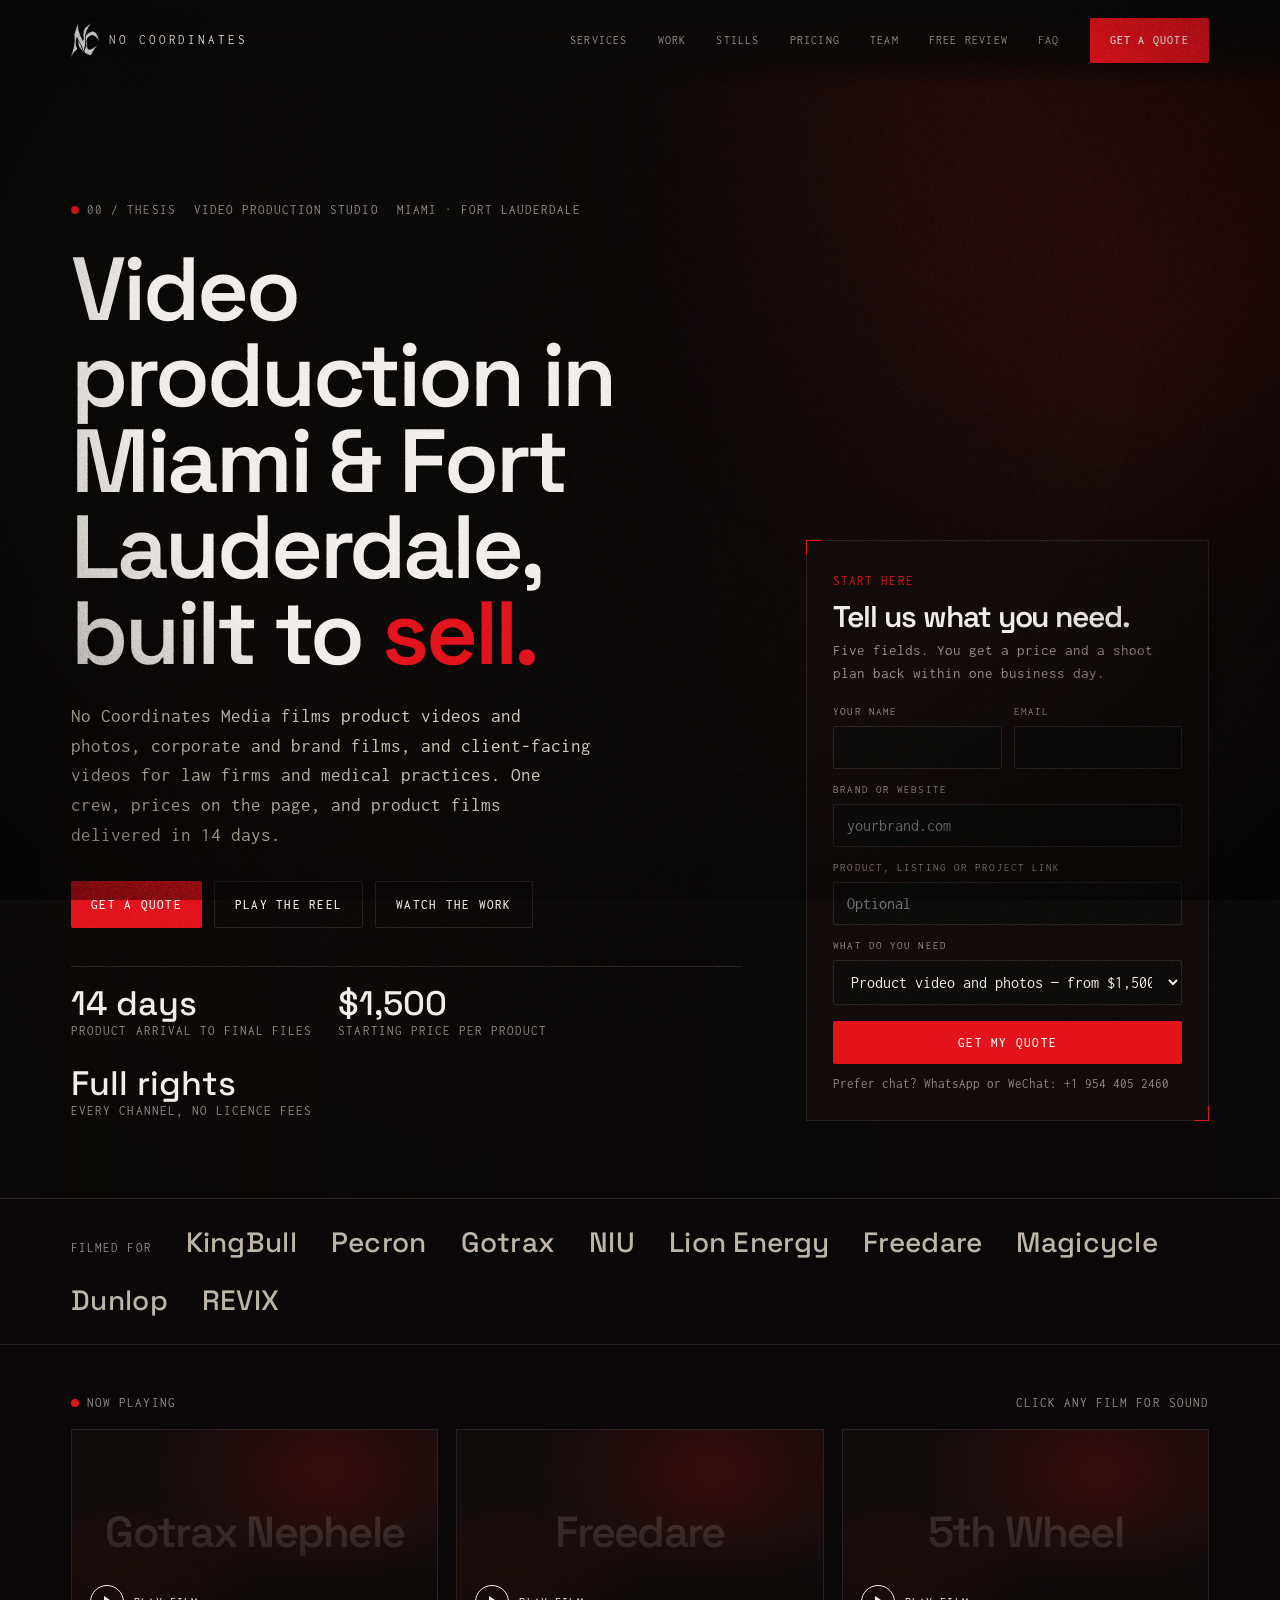
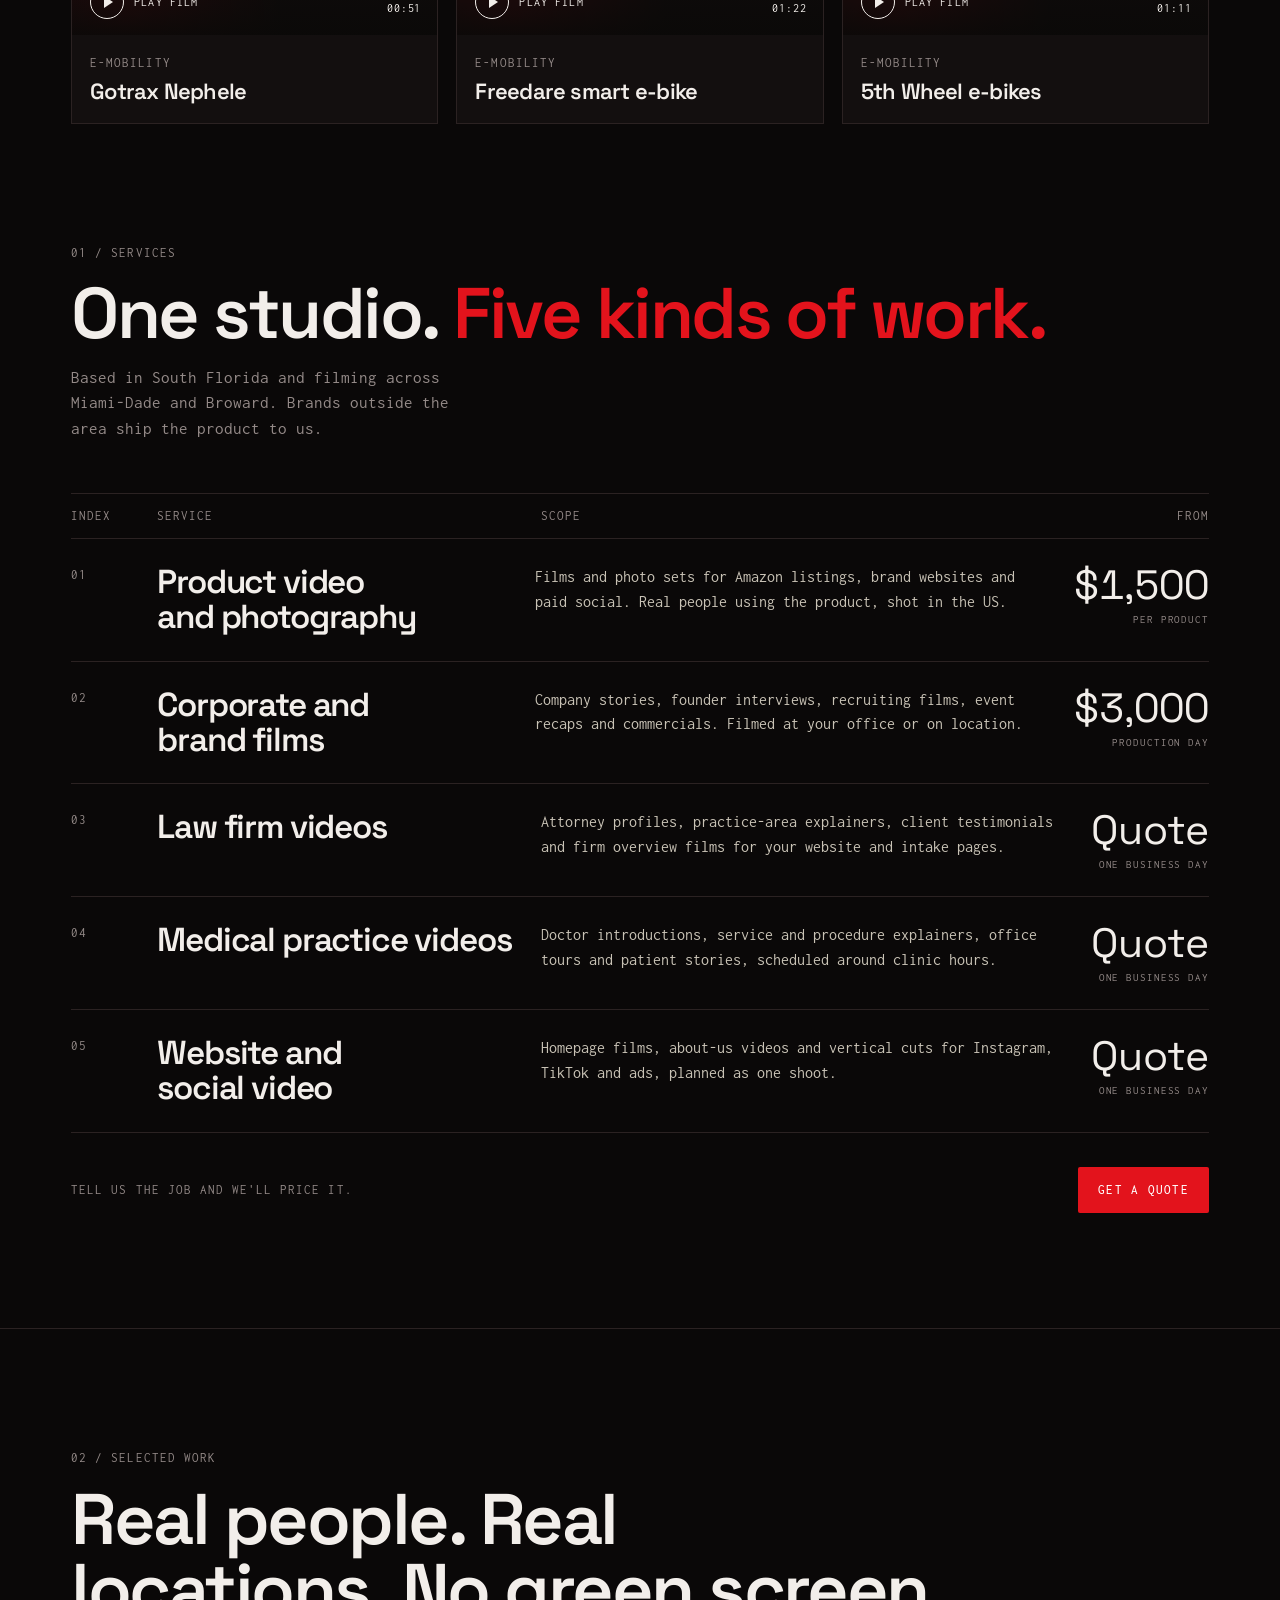
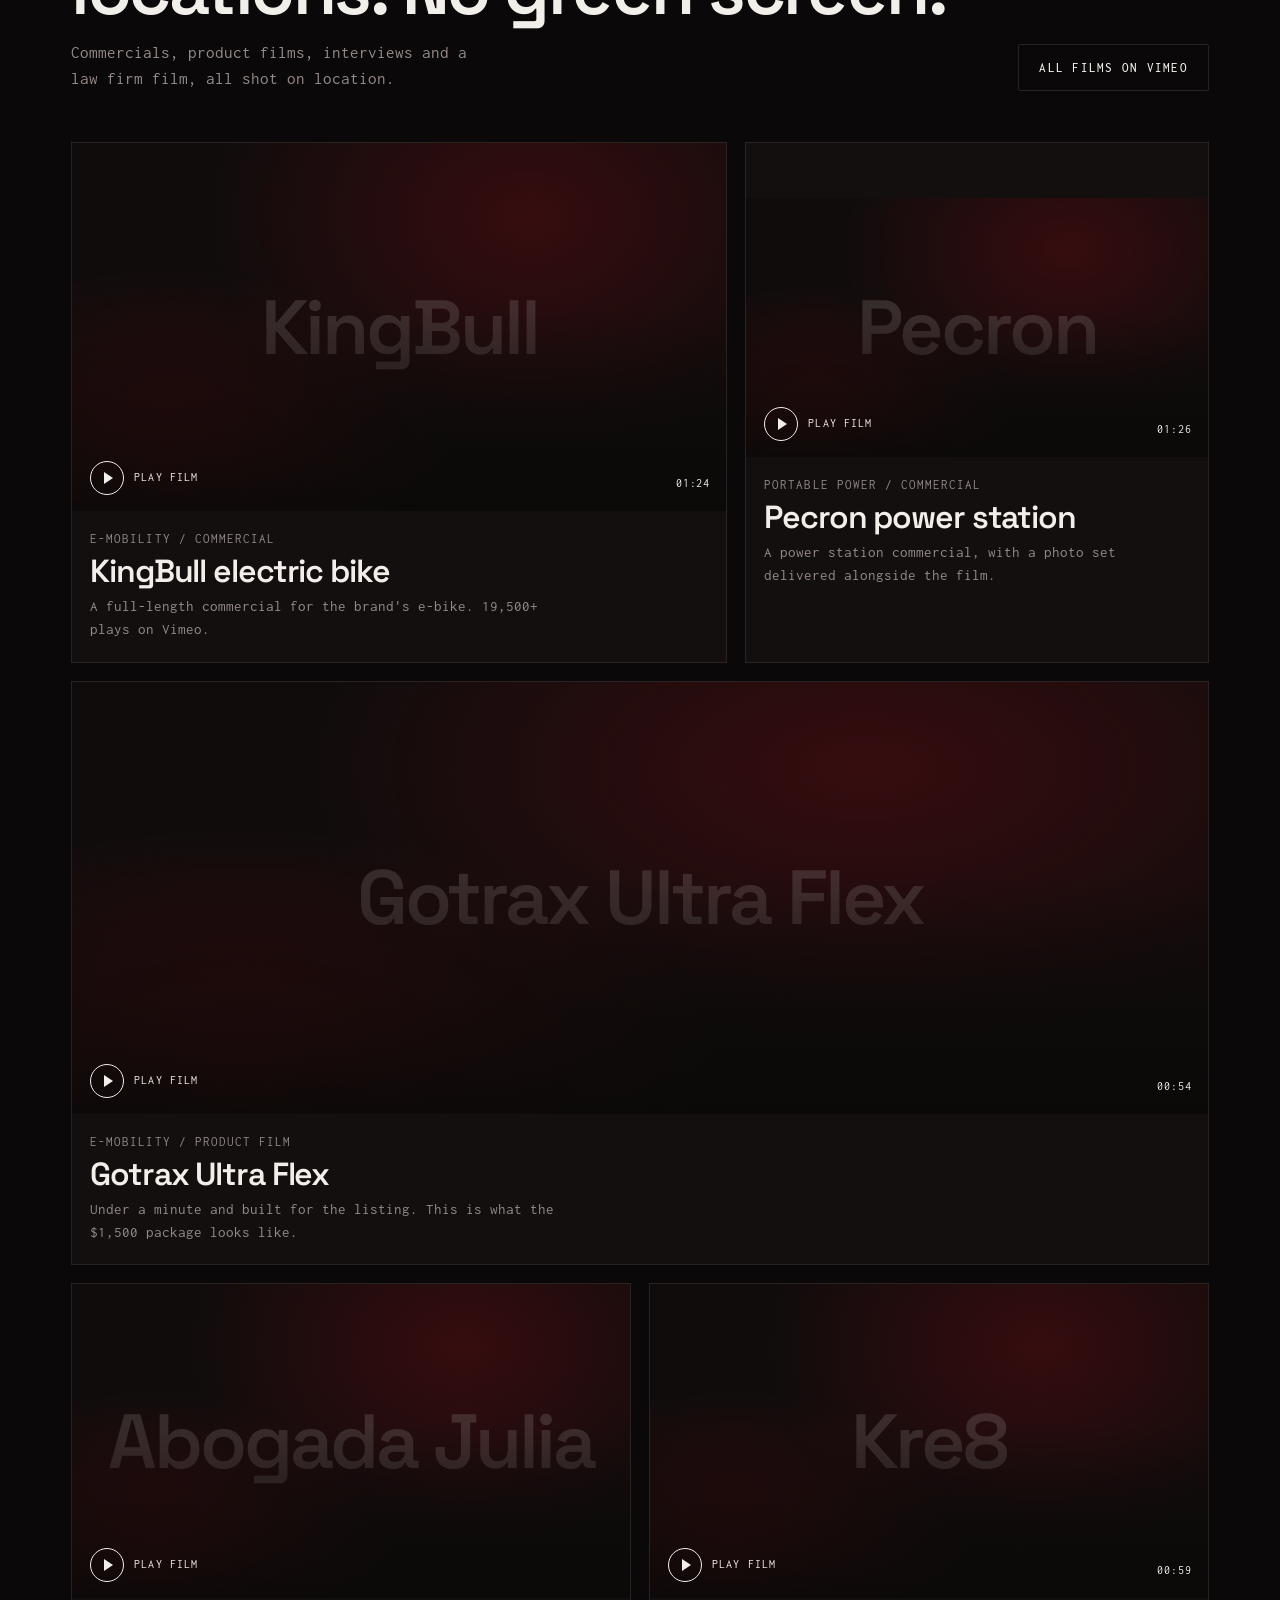
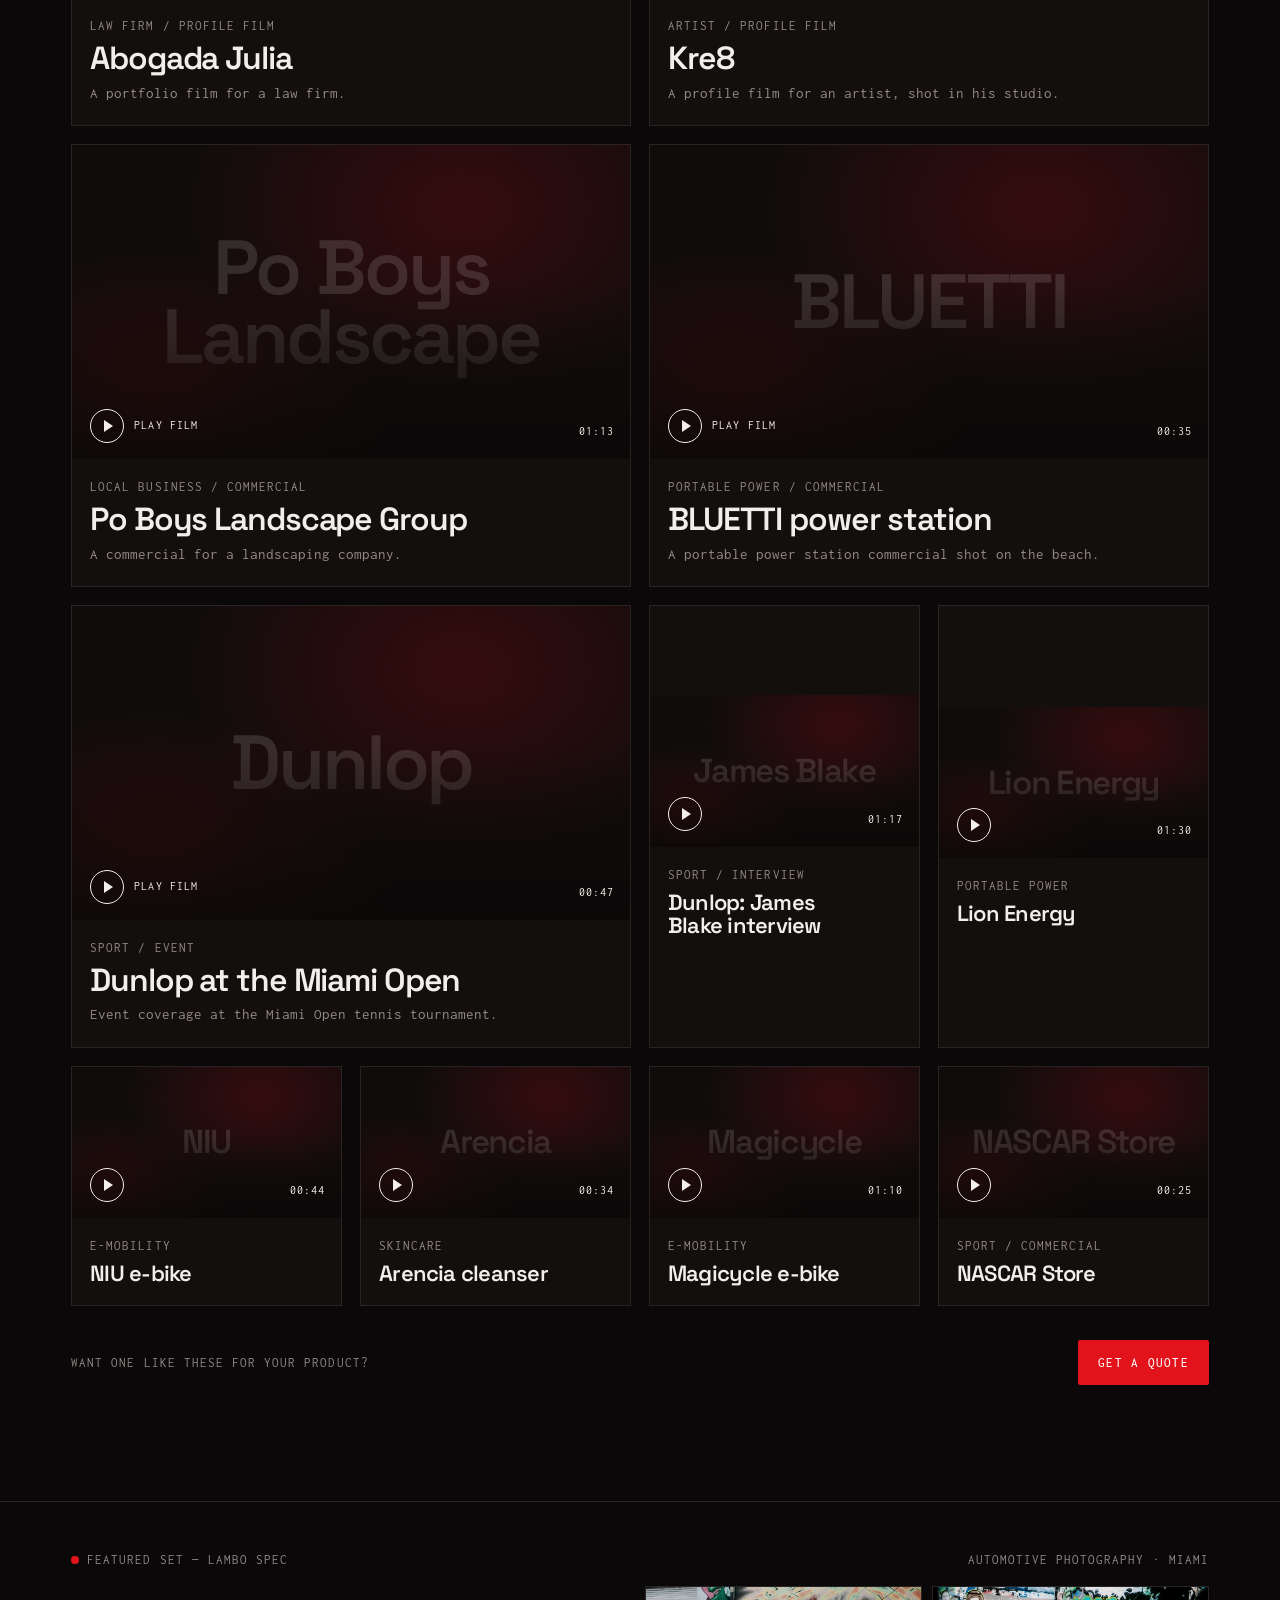
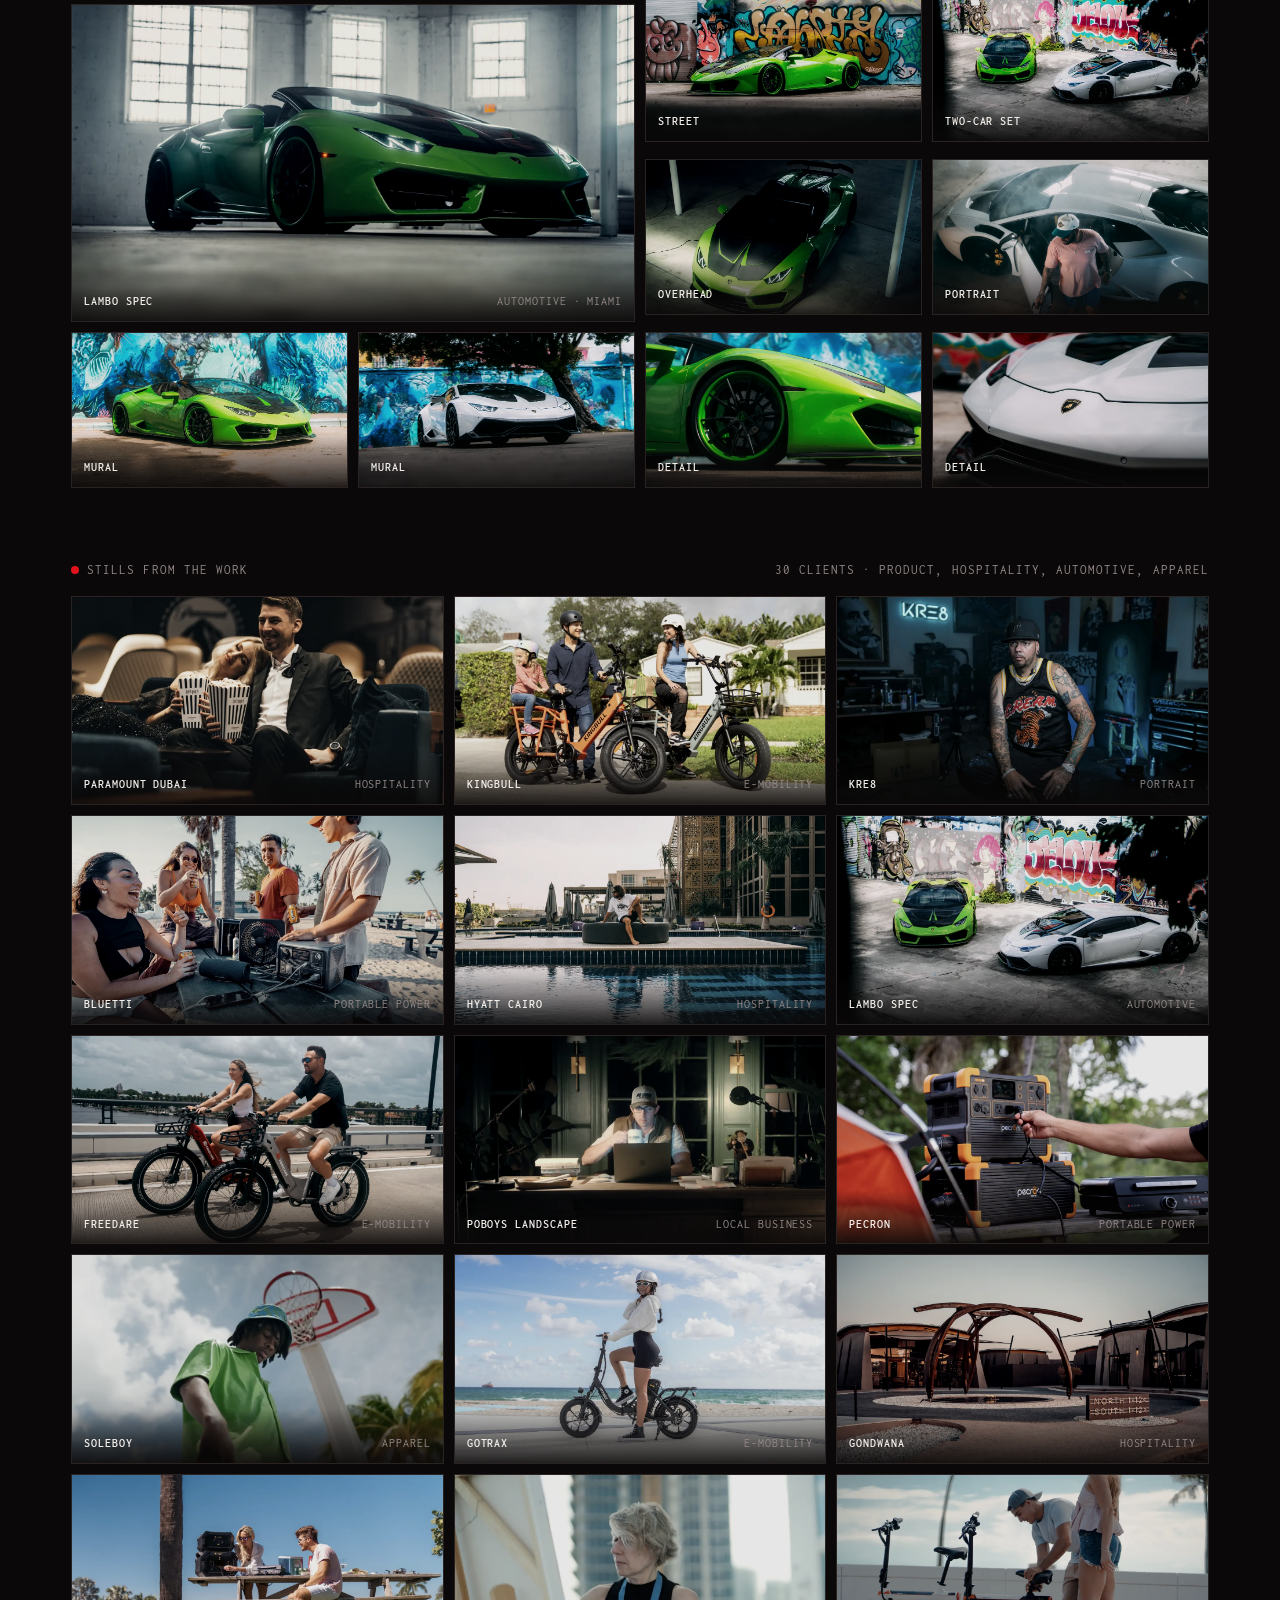
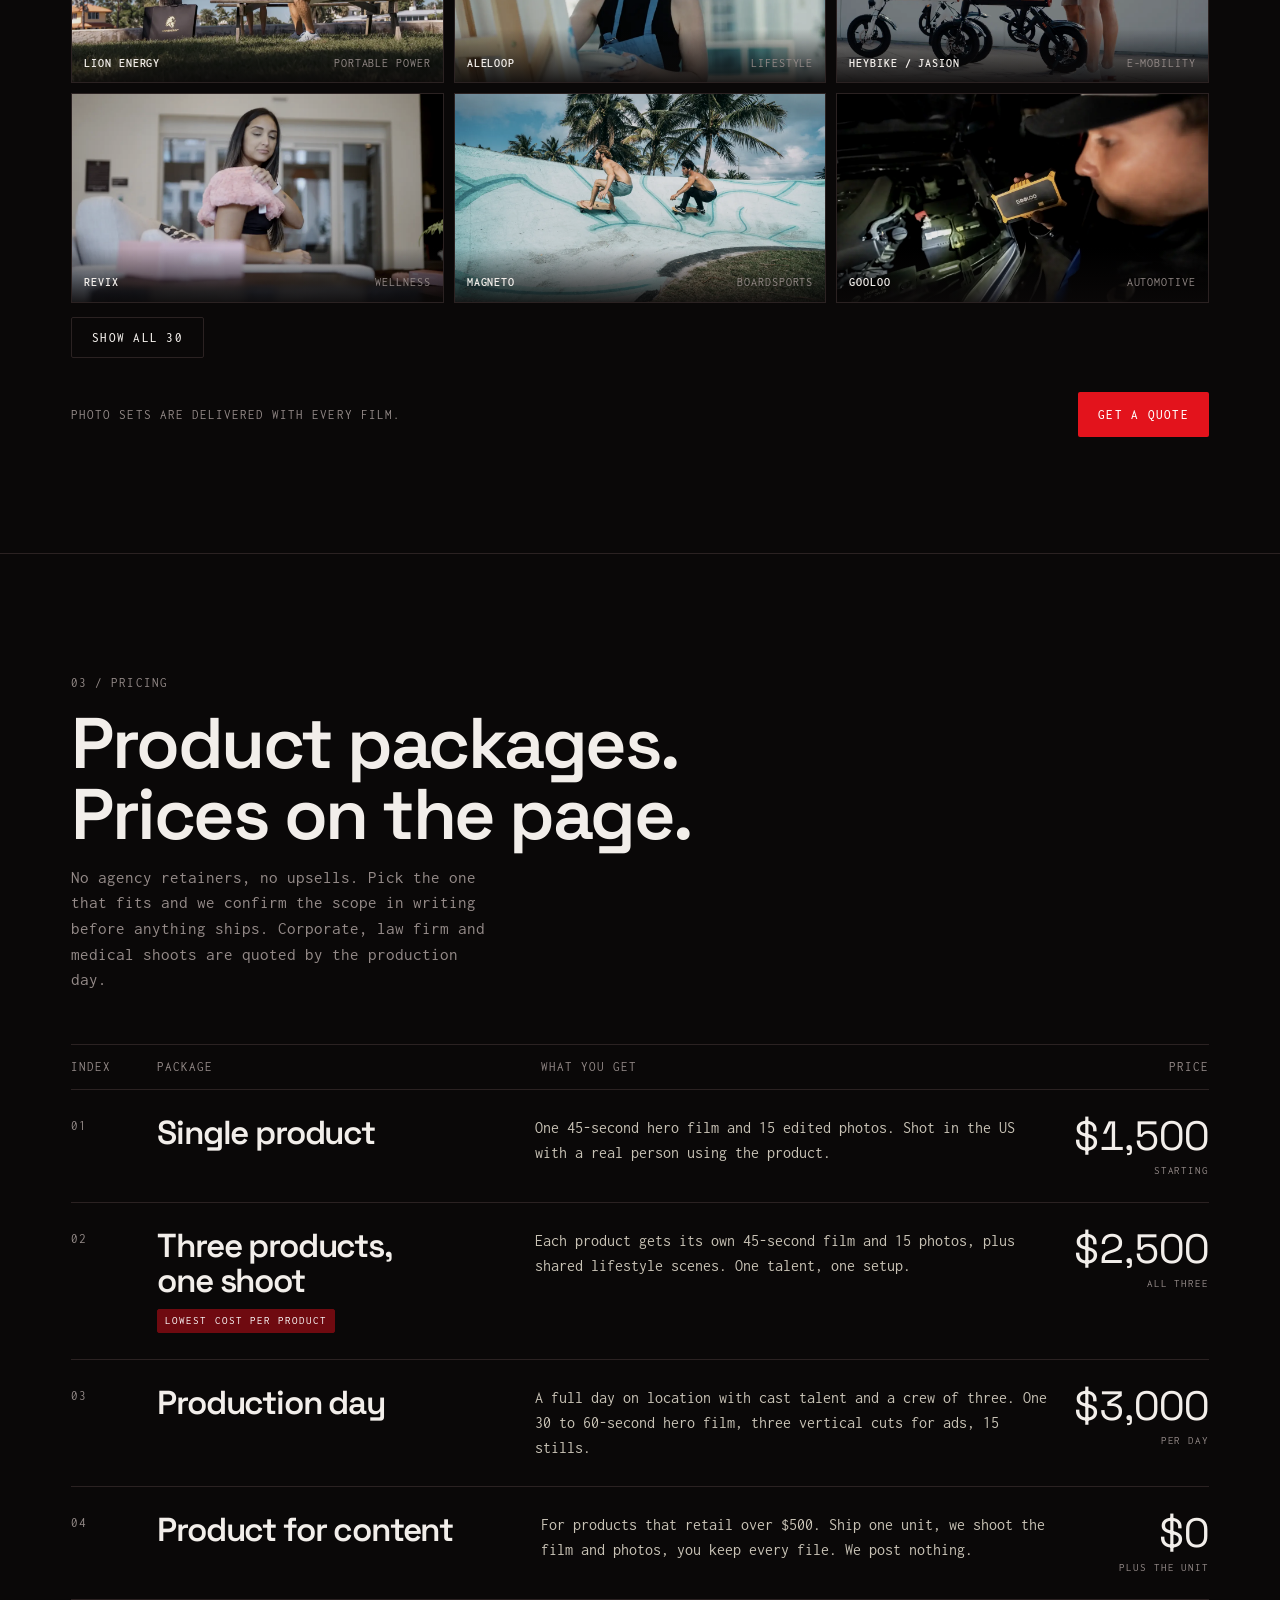
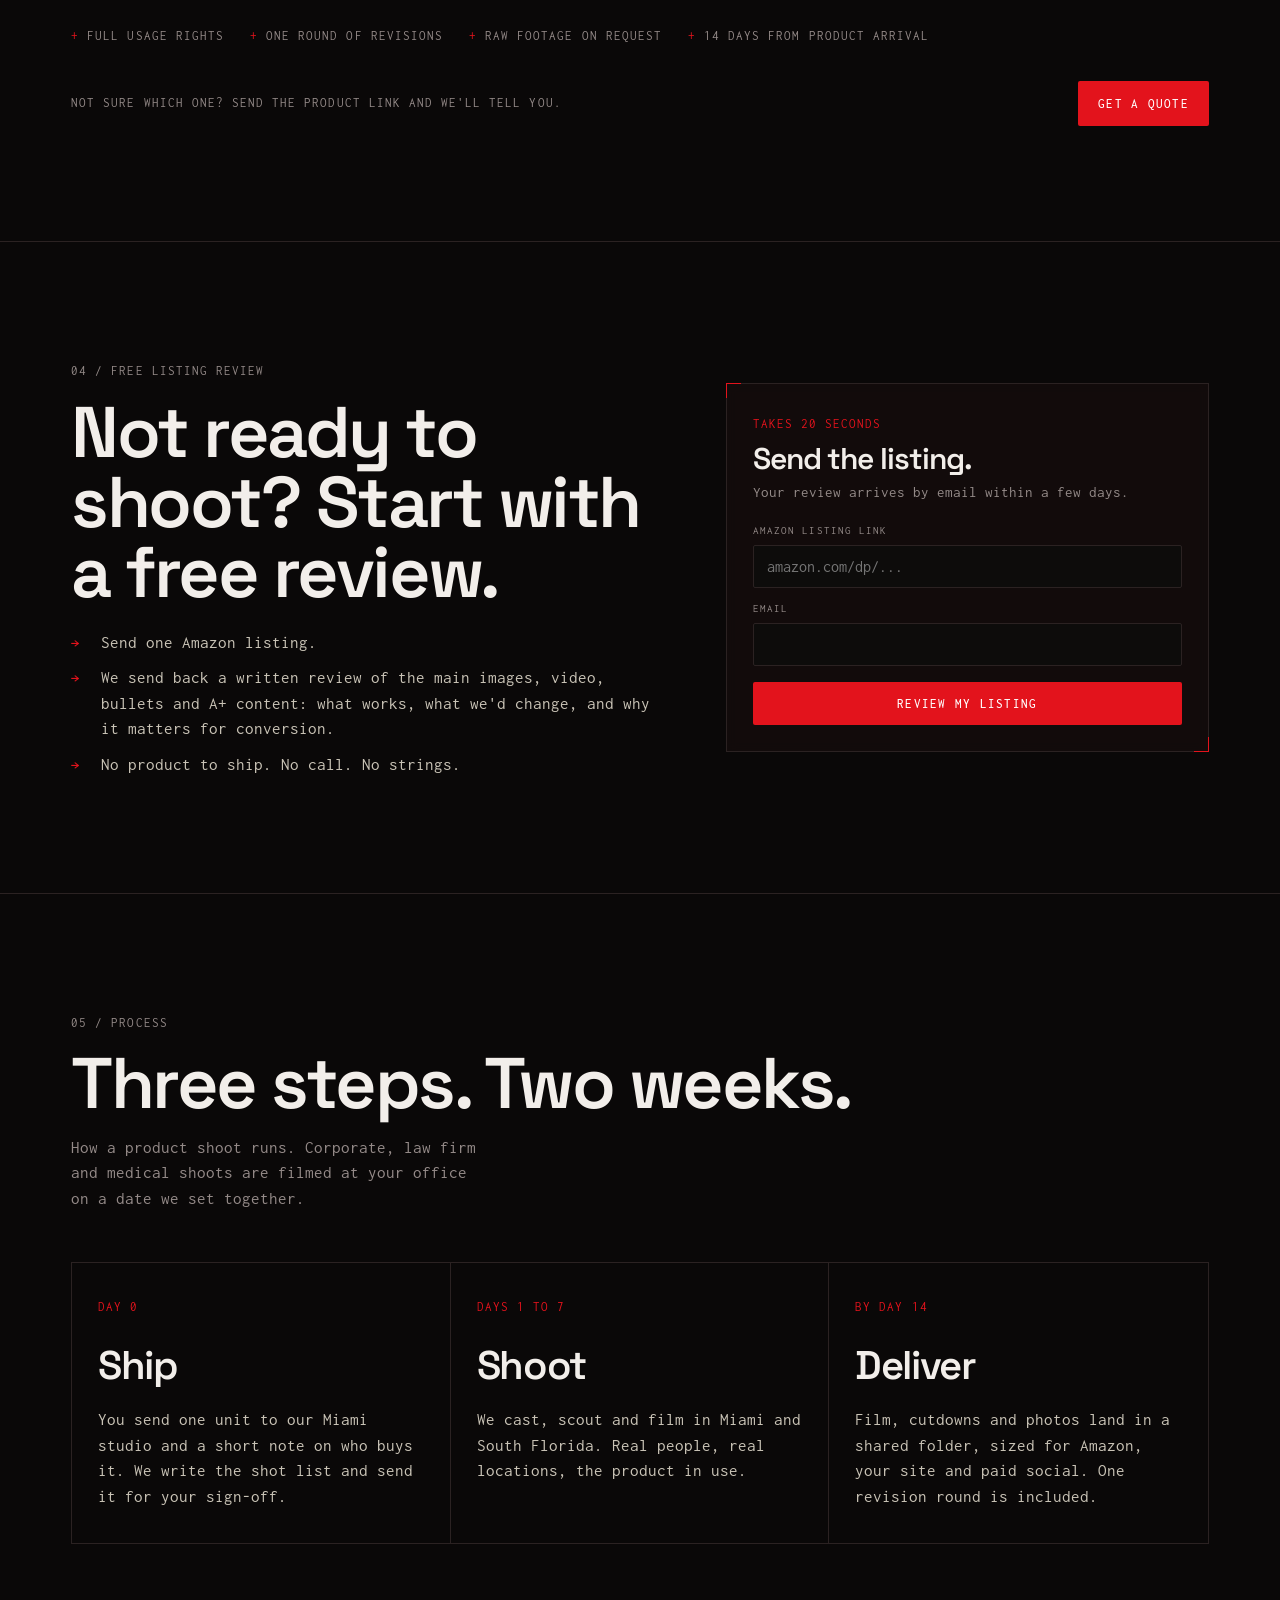
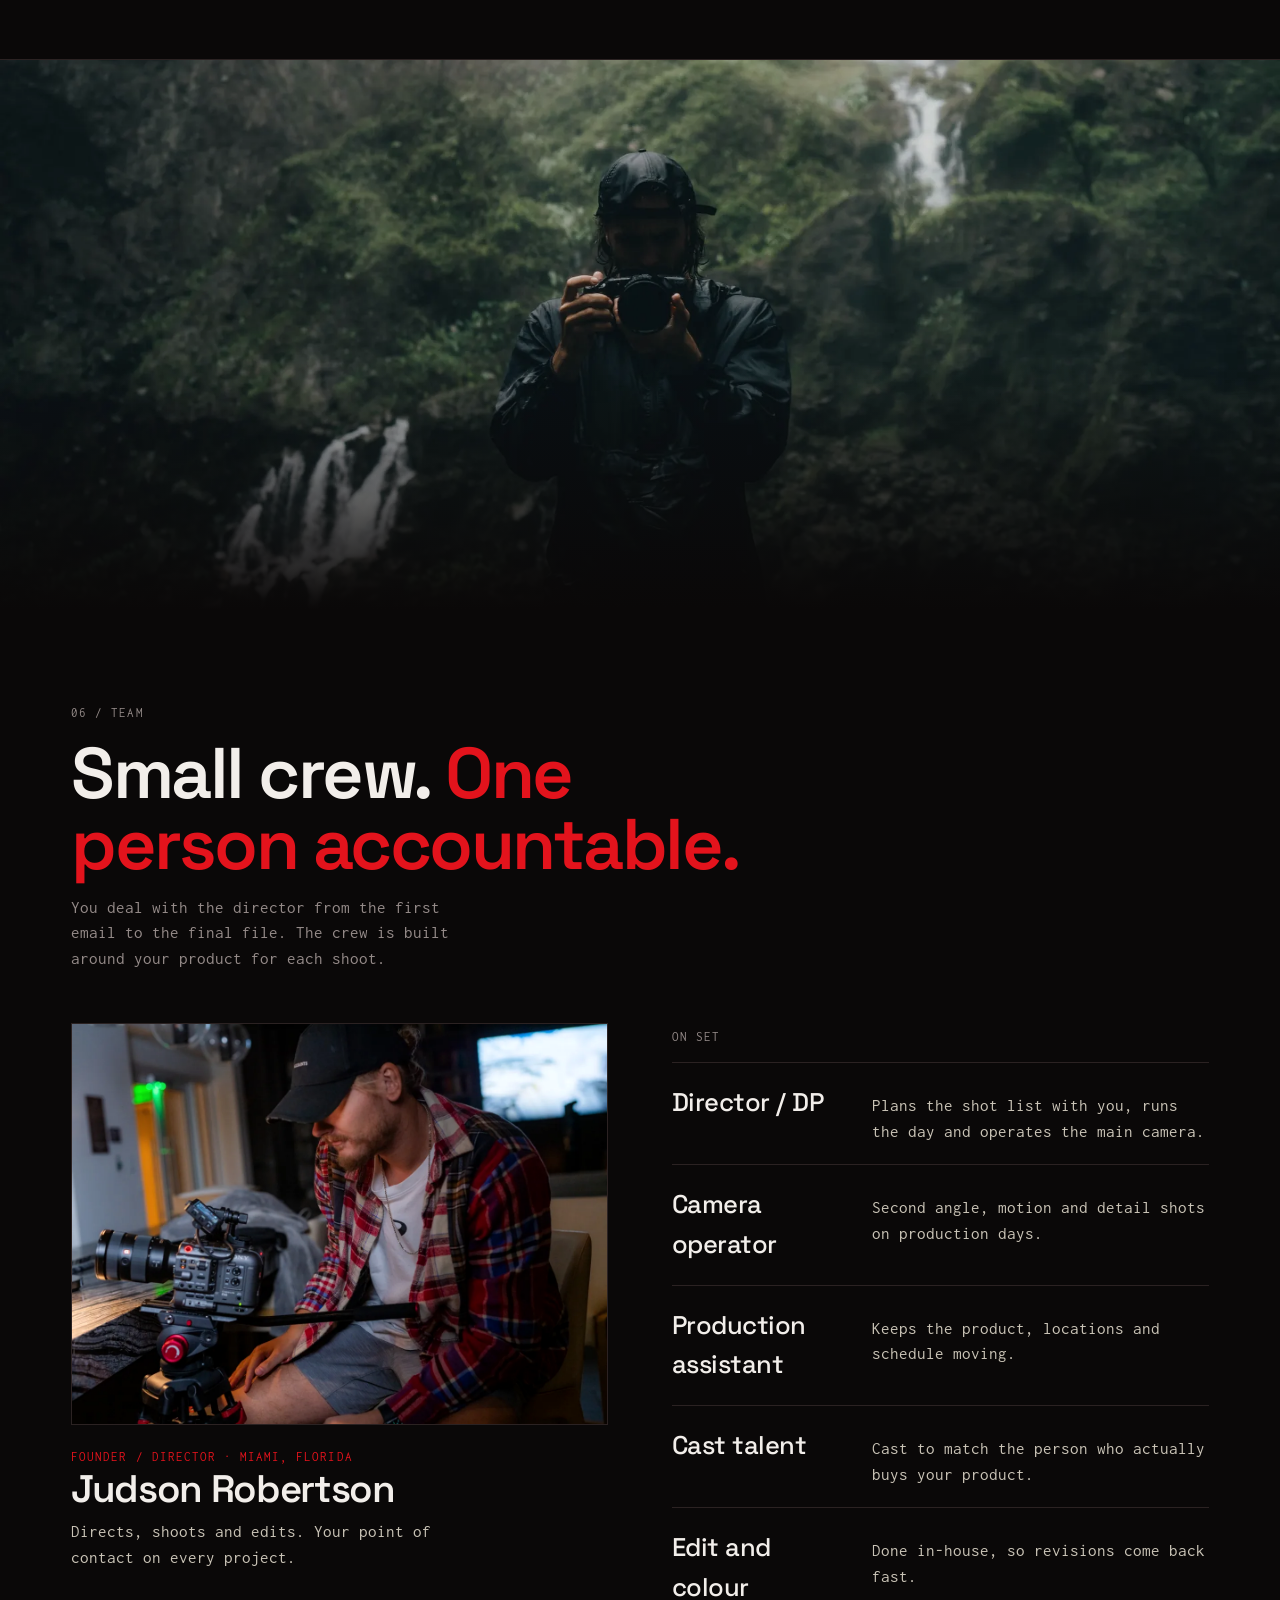
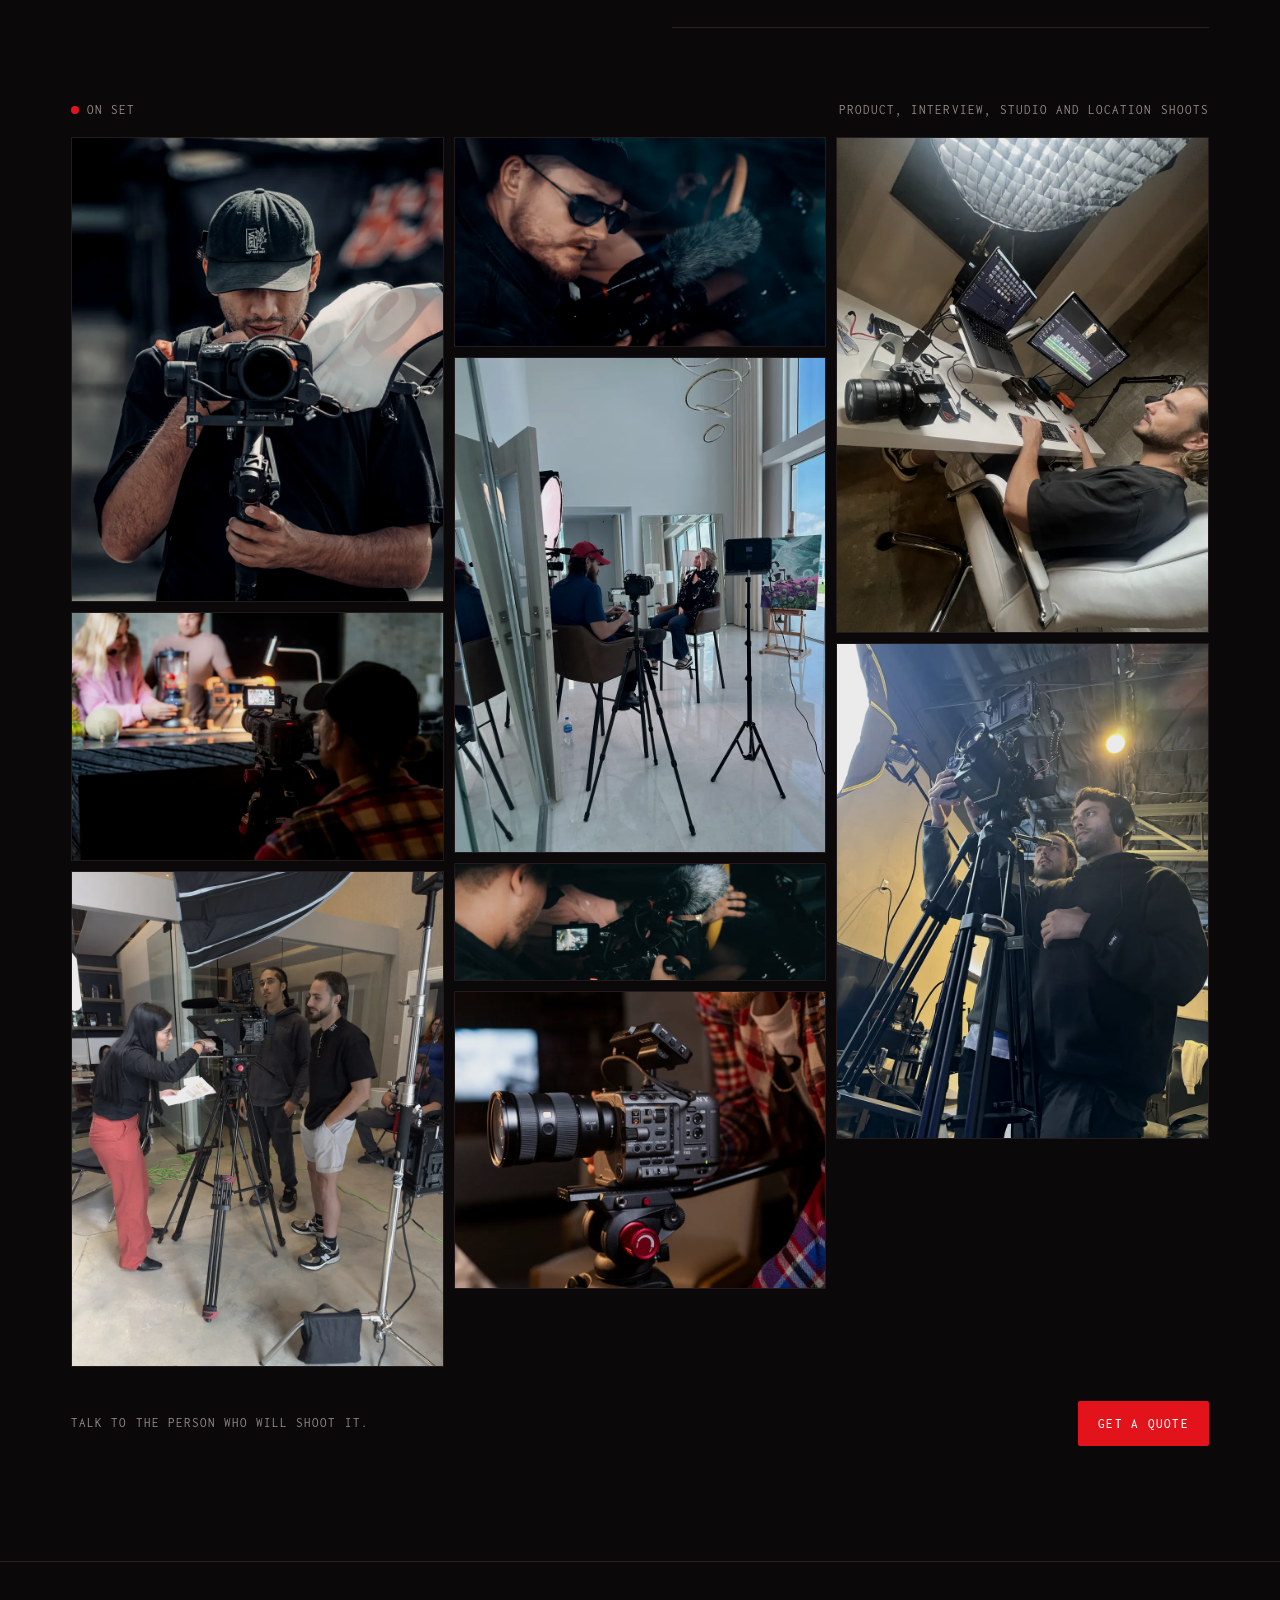
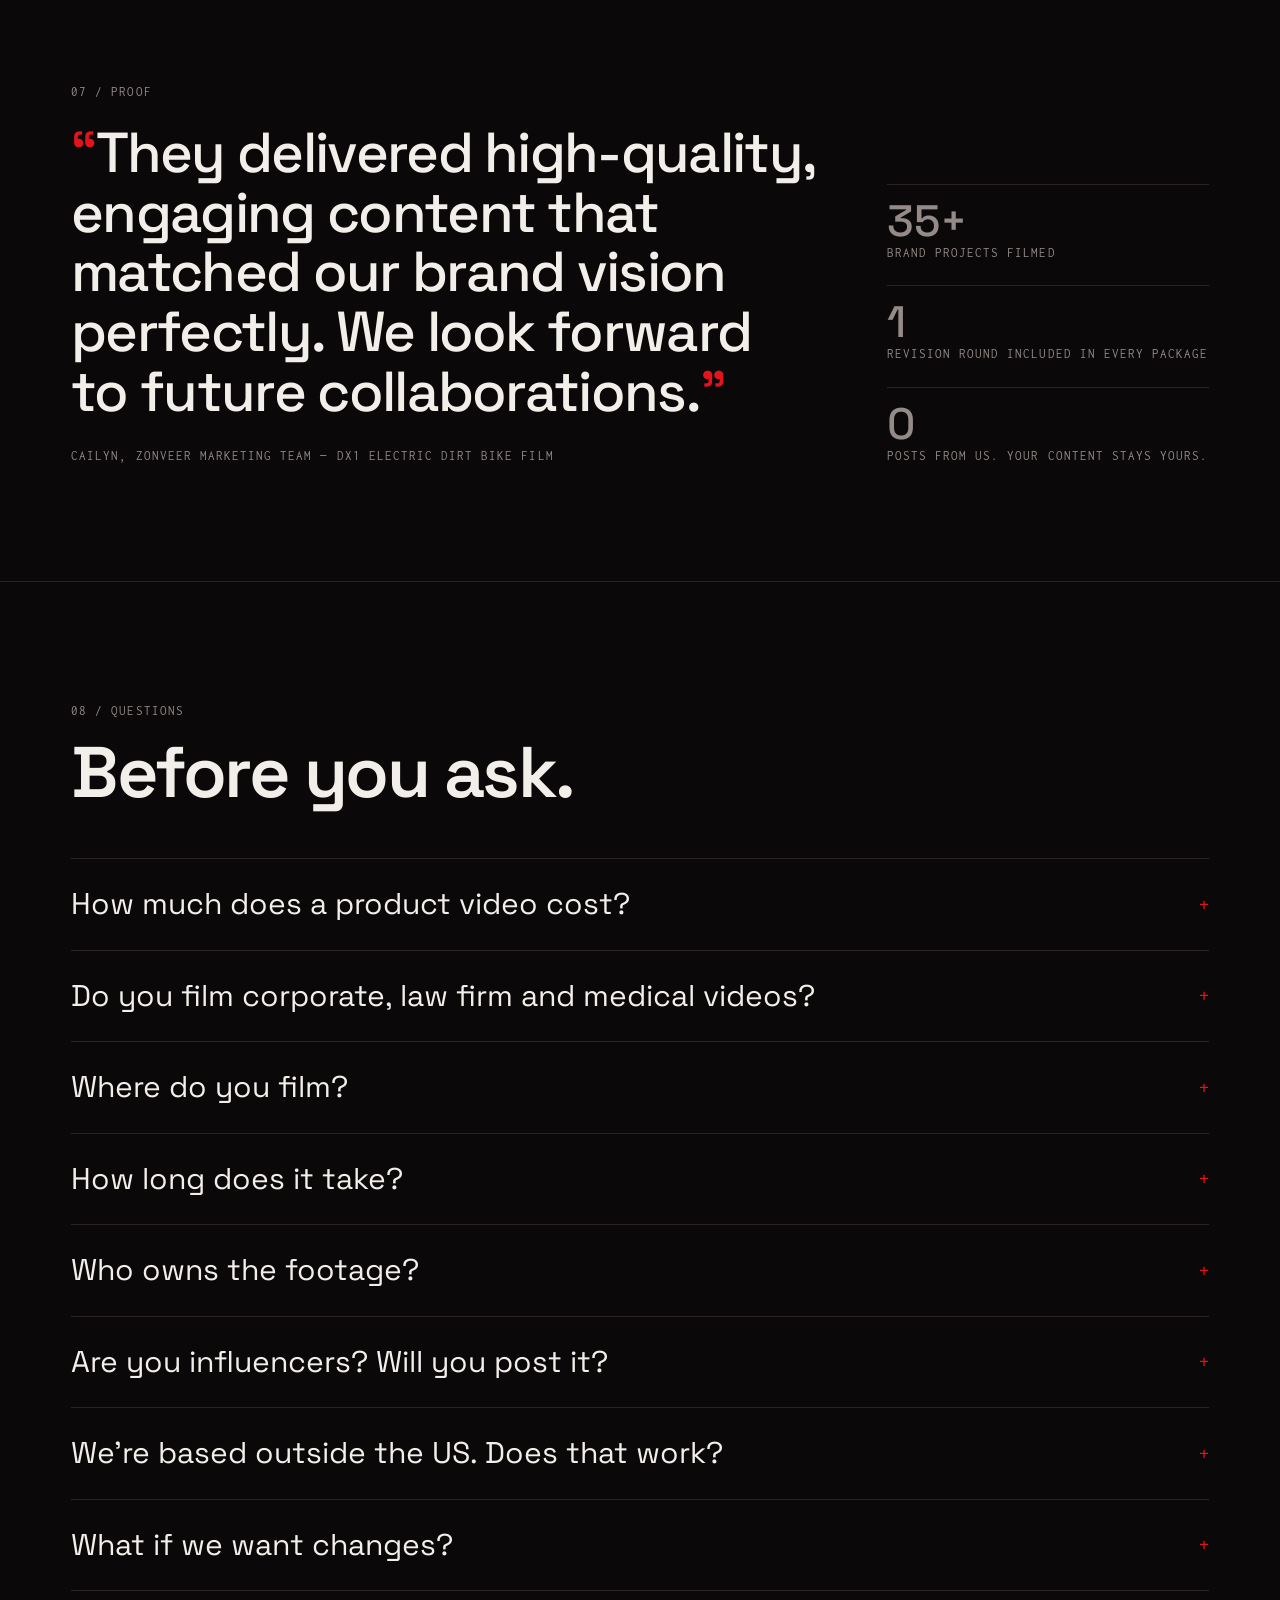
==== index.html @ 8586722a "Add files via upload" ====
<!DOCTYPE html>
<html lang="en">
<head>
<meta charset="utf-8">
<meta name="viewport" content="width=device-width, initial-scale=1">
<title>Miami &amp; Fort Lauderdale Video Production | No Coordinates</title>
<link rel="canonical" href="https://nocoordinatesmedia.com/">
<link rel="icon" href="favicon.ico" sizes="any">
<link rel="icon" type="image/png" sizes="32x32" href="img/icon-32.png">
<link rel="apple-touch-icon" href="apple-touch-icon.png">
<meta property="og:image" content="https://nocoordinatesmedia.com/img/og.jpg">
<meta property="og:type" content="website">
<meta property="og:title" content="No Coordinates Media — Video production in Miami &amp; Fort Lauderdale">
<meta property="og:url" content="https://nocoordinatesmedia.com/">
<meta name="description" content="Video production in Miami and Fort Lauderdale: product films and photos, corporate, law firm and medical practice videos. Prices from $1,500.">
<script type="application/ld+json">{"@context":"https://schema.org","@type":"Organization","name":"No Coordinates Media","url":"https://nocoordinatesmedia.com/","logo":"https://nocoordinatesmedia.com/img/og.jpg","email":"judson@nocoordinatesmedia.com","telephone":"+1-954-405-2460","description":"Video production studio in South Florida filming product videos and photography, corporate and brand films, and videos for law firms and medical practices.","areaServed":["Miami, FL","Fort Lauderdale, FL","United States"],"founder":{"@type":"Person","name":"Judson Robertson"}}</script>
<link rel="preconnect" href="https://fonts.googleapis.com">
<link rel="preconnect" href="https://fonts.gstatic.com" crossorigin>
<link href="https://fonts.googleapis.com/css2?family=Space+Grotesk:wght@400;500;600;700&family=Inconsolata:wght@400;500;600&display=swap" rel="stylesheet">
<style>
/* Layout idea: a darkroom contact sheet. Black stock, white type, signal red over a deep oxblood.
   Numbered sections run 00-07 down a single column; every section ends in the same ask. */
:root{
  color-scheme:dark;
  --stock:#0a0808;      /* page */
  --plate:#130f0f;      /* raised panels */
  --rule:#2b2222;       /* hairlines */
  --bone:#f2eeea;       /* primary text */
  --ash:#948a88;        /* secondary text */
  --tally:#e3131c;      /* primary red */
  --deep:#6f0a10;       /* secondary: darker red for glows, fills, hovers */
  --display:"Space Grotesk","Helvetica Neue",Arial,sans-serif;
  --body:"Inconsolata",ui-monospace,Menlo,monospace;
  --mono:"Inconsolata",ui-monospace,Menlo,monospace;
  --gutter:clamp(18px,4vw,56px);
  --max:1240px;
}
*{box-sizing:border-box;margin:0;padding:0}
html{scroll-behavior:smooth;background:var(--stock)}
body{background:var(--stock);color:var(--bone);font-family:var(--body);font-size:16.5px;line-height:1.55;-webkit-font-smoothing:antialiased;overflow-x:hidden}
img{max-width:100%;display:block}
a{color:inherit}
:focus-visible{outline:2px solid var(--tally);outline-offset:3px}
h1,h2,h3{font-family:var(--display);font-weight:600;text-wrap:balance;letter-spacing:-.035em}
em{font-style:normal}
.wrap{max-width:var(--max);margin:0 auto;padding:0 var(--gutter)}
.mono{font-family:var(--mono);font-size:13px;letter-spacing:.08em;text-transform:uppercase;color:var(--ash)}
.tally{color:var(--tally)}

/* grain */
#grain{position:fixed;inset:-120px;z-index:50;pointer-events:none;opacity:.17;mix-blend-mode:overlay;background-size:220px 220px;animation:jitter .9s steps(6) infinite}
@keyframes jitter{0%{transform:translate(0,0)}17%{transform:translate(-38px,22px)}34%{transform:translate(27px,-41px)}51%{transform:translate(-14px,-19px)}68%{transform:translate(44px,31px)}85%{transform:translate(-29px,9px)}100%{transform:translate(0,0)}}
.vignette{position:fixed;inset:0;z-index:49;pointer-events:none;background:radial-gradient(ellipse at 50% 40%,transparent 55%,rgba(0,0,0,.55) 100%)}

/* nav */
.nav{position:sticky;top:0;z-index:40;background:linear-gradient(var(--stock),rgba(10,9,8,.82) 70%,transparent);padding:18px 0 22px}
.nav .wrap{display:flex;align-items:center;justify-content:space-between;gap:20px;flex-wrap:wrap}
.mark{display:flex;align-items:center;gap:10px;text-decoration:none;font-family:var(--mono);font-size:13px;letter-spacing:.22em;text-transform:uppercase}
.mark img{height:34px;width:auto}
.nav nav{display:flex;align-items:center;gap:clamp(14px,2.4vw,30px);flex-wrap:wrap}
.nav nav a{font-family:var(--mono);font-size:12px;letter-spacing:.1em;text-transform:uppercase;text-decoration:none;color:var(--ash)}
.nav nav a:hover{color:var(--bone)}
.btn{display:inline-flex;align-items:center;gap:10px;background:var(--tally);color:#fff !important;font-family:var(--mono);font-size:12.5px;font-weight:500;letter-spacing:.1em;text-transform:uppercase;text-decoration:none;padding:13px 20px;border:0;border-radius:2px;cursor:pointer;transition:transform .15s,background .15s}
.btn:hover{background:#b90d15;transform:translateY(-1px)}
.btn.ghost{background:transparent;color:var(--bone) !important;border:1px solid var(--rule)}
.btn.ghost:hover{border-color:var(--bone);background:transparent}

/* hero */
.hero{position:relative;border-bottom:1px solid var(--rule);margin-top:-64px;padding-top:64px;overflow:hidden}
.hero-bg{position:absolute;inset:0;z-index:0;overflow:hidden;background:
  radial-gradient(60% 70% at 78% 30%,rgba(150,14,22,.22),transparent 70%),
  radial-gradient(50% 60% at 12% 80%,rgba(111,10,16,.35),transparent 70%),var(--stock)}
.hero-bg::after{content:"";position:absolute;inset:0;background:linear-gradient(90deg,rgba(10,9,8,.93) 0%,rgba(10,9,8,.72) 45%,rgba(10,9,8,.55) 100%),linear-gradient(0deg,var(--stock) 0%,transparent 35%)}
.hero-bg iframe{position:absolute;top:50%;left:50%;width:max(100%,177.78vh);height:max(100%,56.25vw);min-height:100%;transform:translate(-50%,-50%);border:0;filter:saturate(.75) contrast(1.08)}
.leak{position:absolute;width:60vw;height:60vw;border-radius:50%;filter:blur(90px);opacity:.55;background:var(--deep);top:-25vw;right:-18vw;animation:drift 16s ease-in-out infinite alternate}
@keyframes drift{to{transform:translate(-9vw,7vw) scale(1.15);opacity:.18}}
.hero .wrap{position:relative;z-index:2;display:grid;grid-template-columns:minmax(0,1.25fr) minmax(320px,.75fr);gap:clamp(28px,5vw,72px);align-items:end;padding-top:clamp(56px,9vw,120px);padding-bottom:clamp(40px,6vw,84px)}
.slate{display:flex;gap:18px;flex-wrap:wrap;margin-bottom:26px}
.slate span{display:inline-flex;align-items:center;gap:8px}
.rec{width:8px;height:8px;border-radius:50%;background:var(--tally);animation:blink 1.6s steps(2) infinite}
@keyframes blink{50%{opacity:.25}}
h1{font-size:clamp(40px,7vw,100px);line-height:.96}
h1 em{color:var(--tally)}
.lede{max-width:52ch;margin-top:26px;font-size:clamp(17px,1.5vw,20px);color:#d2ccbf}
.hero-cta{display:flex;gap:12px;flex-wrap:wrap;margin-top:30px}
.terms{display:flex;gap:26px;flex-wrap:wrap;margin-top:38px;padding-top:20px;border-top:1px solid var(--rule)}
.terms div b,.facts b{text-transform:none;letter-spacing:0}
.terms div b{display:block;font-family:var(--display);font-weight:500;font-size:34px;line-height:1;color:var(--bone)}

/* form */
.brief{background:rgba(19,13,13,.9);border:1px solid var(--rule);padding:26px;backdrop-filter:blur(6px);position:relative}
.brief::before,.brief::after{content:"";position:absolute;width:14px;height:14px;border:1px solid var(--tally)}
.brief::before{top:-1px;left:-1px;border-right:0;border-bottom:0}
.brief::after{bottom:-1px;right:-1px;border-left:0;border-top:0}
.brief h2{font-size:30px;line-height:1.05;margin:8px 0 6px}
.brief p.sub{color:var(--ash);font-size:15px;margin-bottom:18px}
form{display:grid;gap:12px}
label{display:grid;gap:6px;font-family:var(--mono);font-size:11px;letter-spacing:.1em;text-transform:uppercase;color:var(--ash)}
input,select,textarea{width:100%;background:#0d0c0b;border:1px solid var(--rule);color:var(--bone);font-family:var(--body);font-size:16px;padding:12px 13px;border-radius:2px}
input:focus,select:focus,textarea:focus{outline:0;border-color:var(--tally)}
.two{display:grid;grid-template-columns:1fr 1fr;gap:12px}
form .btn{justify-content:center;margin-top:4px;padding:15px}
.fine{font-size:13px;color:var(--ash);margin-top:10px}
.result{display:none;margin-top:14px;border:1px dashed var(--rule);padding:14px;font-size:14px}
.result.on{display:block}
.result pre{white-space:pre-wrap;font-family:var(--mono);font-size:12px;color:#cfc9bc;margin:10px 0;max-height:170px;overflow:auto}
.result .row{display:flex;gap:10px;flex-wrap:wrap}

/* logos */
.logos{border-bottom:1px solid var(--rule);padding:22px 0}
.logos .wrap{display:flex;align-items:baseline;gap:14px 34px;flex-wrap:wrap}
.logos b{font-family:var(--display);font-weight:500;font-size:clamp(20px,2.2vw,28px);color:#bdb6a8;letter-spacing:.01em}

/* sections */
section.block{padding:clamp(64px,9vw,128px) 0;border-bottom:1px solid var(--rule)}
.head{display:grid;grid-template-columns:minmax(0,1fr) auto;align-items:end;gap:24px;margin-bottom:clamp(28px,4vw,52px)}
.head h2{font-size:clamp(38px,5.6vw,76px);line-height:.98;margin-top:14px}
.head h2 em{}
.head p{max-width:46ch;color:var(--ash);margin-top:16px}

/* work */
.cases{display:grid;grid-template-columns:repeat(12,1fr);gap:18px}
.film{position:relative;display:block;text-decoration:none;background:var(--plate);border:1px solid var(--rule);overflow:hidden;cursor:pointer;text-align:left;color:inherit;font:inherit;padding:0;width:100%}
.film.a{grid-column:span 7}.film.b{grid-column:span 5}.film.c{grid-column:span 12}
.film.s{grid-column:span 3}
.film.h{grid-column:span 6}
.frame{position:relative;aspect-ratio:16/9;overflow:hidden;background:
  radial-gradient(70% 90% at 70% 20%,rgba(150,14,22,.28),transparent 70%),
  radial-gradient(60% 80% at 15% 90%,rgba(111,10,16,.4),transparent 70%),#110c0c}
.film.c .frame{aspect-ratio:21/8}
.frame img{position:absolute;inset:0;width:100%;height:100%;object-fit:cover;filter:saturate(.7) contrast(1.1) brightness(.82);transition:transform .7s cubic-bezier(.2,.7,.2,1),filter .4s;display:none}
.ext .frame img{display:block}
.film:hover .frame img{transform:scale(1.045);filter:saturate(1) contrast(1.05) brightness(.95)}
.frame .ghost-title{position:absolute;inset:0;display:flex;align-items:center;justify-content:center;font-family:var(--display);font-size:clamp(34px,6vw,84px);font-weight:600;letter-spacing:-.04em;color:rgba(242,238,234,.14);text-align:center;line-height:.9;padding:10px}
.film.s .ghost-title{font-size:clamp(24px,2.6vw,36px)}
.ext .frame .ghost-title{display:none}
.frame::after{content:"";position:absolute;inset:0;background:linear-gradient(0deg,rgba(10,9,8,.9),transparent 55%)}
.play{position:absolute;z-index:2;left:18px;bottom:16px;display:flex;align-items:center;gap:10px;font-family:var(--mono);font-size:11.5px;letter-spacing:.1em;text-transform:uppercase}
.play i{width:34px;height:34px;border-radius:50%;border:1px solid var(--bone);display:grid;place-items:center;transition:background .2s,border-color .2s}
.play i::before{content:"";border-left:9px solid var(--bone);border-top:6px solid transparent;border-bottom:6px solid transparent;margin-left:3px}
.film:hover .play i{background:var(--tally);border-color:var(--tally)}
.tc{position:absolute;z-index:2;right:16px;bottom:18px;font-family:var(--mono);font-size:11.5px;letter-spacing:.08em;color:var(--bone);font-variant-numeric:tabular-nums}
.meta{padding:18px 18px 20px;display:grid;gap:6px}
.meta h3{font-size:clamp(24px,2.5vw,34px);line-height:1.05}
.meta p{color:var(--ash);font-size:15px;max-width:60ch}
.film.s .meta h3{font-size:22px}
.after{display:flex;justify-content:space-between;align-items:center;gap:16px;flex-wrap:wrap;margin-top:34px}

/* reel + live previews */
.reel{padding:clamp(28px,4vw,48px) 0 0}
.reel-head{display:flex;justify-content:space-between;gap:16px;flex-wrap:wrap;margin-bottom:16px}
.reel-head span{display:inline-flex;align-items:center;gap:8px}
.loops{display:grid;grid-template-columns:repeat(3,1fr);gap:18px}
.frame iframe{position:absolute;top:50%;left:50%;width:100%;aspect-ratio:16/9;height:auto;min-height:100%;transform:translate(-50%,-50%);border:0;pointer-events:none;filter:saturate(.85) contrast(1.06)}
.film.loop .meta h3{font-size:22px}
.film.loop .ghost-title{font-size:clamp(26px,3.4vw,48px)}

/* stills */
.stills{padding-bottom:clamp(64px,9vw,128px);border-bottom:1px solid var(--rule)}
.stillgrid{display:grid;grid-template-columns:repeat(3,1fr);gap:10px}
.still{position:relative;margin:0;overflow:hidden;background:var(--plate);border:1px solid var(--rule);aspect-ratio:16/9}
.still img{width:100%;height:100%;object-fit:cover;filter:saturate(.82) contrast(1.06) brightness(.9);transition:transform .7s cubic-bezier(.2,.7,.2,1),filter .4s}
.still:hover img{transform:scale(1.04);filter:none}
.still figcaption{position:absolute;left:0;right:0;bottom:0;display:flex;justify-content:space-between;align-items:baseline;gap:10px;padding:26px 12px 10px;background:linear-gradient(0deg,rgba(10,8,8,.88),transparent);font-family:var(--mono);font-size:11.5px;letter-spacing:.08em;text-transform:uppercase}
.still figcaption b{font-weight:600;color:var(--bone)}
.still figcaption span{color:var(--ash)}
.stillgrid .still:nth-child(n+19){display:none}
.stills.all .stillgrid .still:nth-child(n+19){display:block}
.feature{display:grid;grid-template-columns:repeat(4,1fr);gap:10px}
.feature .lead{grid-column:span 2;grid-row:span 2;aspect-ratio:auto}
.more{margin-top:14px}

/* pricing */
.table{border-top:1px solid var(--rule)}
.rowp{display:grid;grid-template-columns:64px minmax(0,1.1fr) minmax(0,1.6fr) minmax(120px,auto);gap:22px;align-items:start;padding:26px 0;border-bottom:1px solid var(--rule);position:relative}
.rowp.th{padding:12px 0}
.rowp h3{font-size:clamp(26px,2.6vw,36px);line-height:1.05}
.rowp p{color:#c9c3b6;font-size:16px}
.rowp .price{font-family:var(--display);font-size:clamp(30px,3.2vw,44px);line-height:1;text-align:right;font-variant-numeric:tabular-nums}
.rowp .price small{display:block;font-family:var(--mono);font-size:11px;letter-spacing:.08em;text-transform:uppercase;color:var(--ash);margin-top:8px}
.flag{background:var(--deep);color:#fff !important;border-color:var(--deep) !important;display:inline-block;font-family:var(--mono);font-size:10.5px;letter-spacing:.1em;text-transform:uppercase;color:var(--tally);border:1px solid var(--tally);padding:3px 7px;margin-top:10px;border-radius:2px}
.incl{display:flex;gap:10px 26px;flex-wrap:wrap;margin-top:26px}
.incl span::before{content:"+ ";color:var(--tally)}

/* review */
.review{display:grid;grid-template-columns:minmax(0,1.1fr) minmax(300px,.9fr);gap:clamp(28px,5vw,72px);align-items:center}
.review ul{list-style:none;display:grid;gap:10px;margin-top:22px}
.review li{display:grid;grid-template-columns:30px 1fr;color:#c9c3b6}
.review li::before{content:"\2192";color:var(--tally)}

/* process */
.steps{display:grid;grid-template-columns:repeat(3,1fr);gap:0;border:1px solid var(--rule)}
.step{padding:30px 26px 34px;border-right:1px solid var(--rule)}
.step:last-child{border-right:0}
.step h3{font-size:40px;margin:16px 0 10px}
.step p{color:#c9c3b6}

/* team */
.team{display:grid;grid-template-columns:minmax(260px,1fr) minmax(0,1fr);gap:clamp(28px,5vw,72px);align-items:start}
.portrait{position:relative;aspect-ratio:4/3;border:1px solid var(--rule);overflow:hidden;display:grid;place-items:center;background:
  radial-gradient(80% 70% at 70% 15%,rgba(150,14,22,.45),transparent 70%),
  radial-gradient(70% 70% at 10% 95%,rgba(111,10,16,.5),transparent 70%),#110c0c}
.portrait span{font-family:var(--display);font-weight:600;letter-spacing:-.05em;font-size:clamp(90px,13vw,170px);color:rgba(242,238,234,.16);line-height:1}
.portrait img{position:absolute;inset:0;width:100%;height:100%;object-fit:cover;filter:saturate(.9) contrast(1.05)}
.lead{margin-top:18px}
.lead h3{font-size:clamp(28px,3vw,40px);line-height:1.05}
.lead p{color:#c9c3b6;margin-top:10px;max-width:44ch}
.crew{border-top:1px solid var(--rule)}
.crew div{display:grid;grid-template-columns:minmax(150px,.7fr) minmax(0,1.3fr);gap:18px;padding:20px 0;border-bottom:1px solid var(--rule);align-items:baseline}
.crew b{font-family:var(--display);font-weight:500;font-size:clamp(20px,2vw,26px);letter-spacing:-.02em}
.crew p{color:#c9c3b6}

/* on set */
.onset{columns:3;column-gap:10px}
.onset img{width:100%;height:auto;margin:0 0 10px;border:1px solid var(--rule);break-inside:avoid;filter:saturate(.85) contrast(1.05) brightness(.92)}
.fieldban{margin:calc(-1*clamp(64px,9vw,128px)) 0 clamp(48px,7vw,96px);position:relative;max-height:62vh;overflow:hidden}
.fieldban img{width:100%;height:100%;object-fit:cover;filter:saturate(.85) brightness(.85)}
.fieldban::after{content:"";position:absolute;inset:0;background:linear-gradient(0deg,var(--stock),transparent 45%)}

/* proof */
.quote{font-weight:500;letter-spacing:-.03em;font-family:var(--display);font-size:clamp(30px,4.4vw,60px);line-height:1.06;max-width:22ch;text-wrap:balance}
.quote::before{content:"\201C";color:var(--tally)}
.quote::after{content:"\201D";color:var(--tally)}
.proof{display:grid;grid-template-columns:minmax(0,1.4fr) minmax(0,.6fr);gap:clamp(28px,5vw,72px);align-items:end}
.who{margin-top:24px}
.facts{display:grid;gap:22px}
.facts div{border-top:1px solid var(--rule);padding-top:14px}
.facts b{font-family:var(--display);font-weight:500;font-size:44px;line-height:1;display:block}

/* faq */
details{border-bottom:1px solid var(--rule)}
details:first-of-type{border-top:1px solid var(--rule)}
summary{cursor:pointer;list-style:none;display:flex;justify-content:space-between;gap:20px;align-items:center;padding:22px 0;font-family:var(--display);font-size:clamp(22px,2.4vw,30px)}
summary::-webkit-details-marker{display:none}
summary::after{content:"+";font-family:var(--mono);font-size:20px;color:var(--tally);transition:transform .2s}
details[open] summary::after{transform:rotate(45deg)}
details p{color:#c9c3b6;max-width:68ch;padding:0 0 24px}

/* closer */
.closer{padding:clamp(72px,11vw,150px) 0;text-align:left;position:relative;overflow:hidden}
.closer h2{font-size:clamp(42px,7.6vw,112px);line-height:.95}
.closer h2 em{color:var(--tally)}
.closer .hero-cta{margin-top:34px}
footer{border-top:1px solid var(--rule);padding:28px 0 40px}
footer .wrap{display:flex;justify-content:space-between;gap:18px 40px;flex-wrap:wrap}
footer a{text-decoration:none;border-bottom:1px solid var(--rule)}
.flogo{width:clamp(120px,14vw,170px);height:auto;margin-bottom:28px}
.closer .wm{position:absolute;right:-4vw;top:50%;transform:translateY(-50%);height:118%;width:auto;opacity:.16;pointer-events:none}
.closer .wrap{position:relative}

.fnav{display:grid;grid-template-columns:repeat(4,minmax(0,1fr));gap:26px 30px;padding-bottom:30px;margin-bottom:26px;border-bottom:1px solid var(--rule)}
.fnav h3{font-family:var(--mono);font-size:11.5px;font-weight:400;letter-spacing:.1em;text-transform:uppercase;color:var(--ash);margin-bottom:12px}
.fnav a{display:block;border:0;color:#d2ccbf;font-family:var(--body);font-size:15px;letter-spacing:0;text-transform:none;padding:4px 0}
.fnav a:hover{color:var(--tally)}
@media (max-width:900px){.fnav{grid-template-columns:repeat(2,minmax(0,1fr))}}

/* player */
#player{position:fixed;inset:0;z-index:60;background:rgba(5,4,4,.94);display:none;align-items:center;justify-content:center;padding:var(--gutter)}
#player.on{display:flex}
#player .box{width:min(1100px,100%);aspect-ratio:16/9;background:#000;border:1px solid var(--rule)}
#player iframe{width:100%;height:100%;border:0}
#player button{position:absolute;top:18px;right:var(--gutter)}

@media (max-width:900px){
  .stillgrid,.feature{grid-template-columns:repeat(2,1fr)}
  .onset{columns:2}
  .hero .wrap,.review,.proof,.team{grid-template-columns:1fr}
  .portrait{max-width:none}
  .crew div{grid-template-columns:1fr;gap:4px}
  .film.a,.film.b,.film.c,.film.h{grid-column:span 12}
  .film.c .frame{aspect-ratio:16/9}
  .film.s{grid-column:span 6}
  .rowp{grid-template-columns:40px 1fr;gap:10px 14px}
  .rowp p,.rowp .price{grid-column:2;text-align:left}
  .rowp.th{display:none}
  .loops{grid-template-columns:1fr}
  .steps{grid-template-columns:1fr}
  .step{border-right:0;border-bottom:1px solid var(--rule)}
  .step:last-child{border-bottom:0}
  .head{grid-template-columns:1fr}
}
@media (max-width:520px){
  .stillgrid{grid-template-columns:1fr}
  .stillgrid .still:nth-child(n+9){display:none}
  .film.s{grid-column:span 12}
  .two{grid-template-columns:1fr}
  .nav nav a:not(.btn){display:none}
}
@media (prefers-reduced-motion:reduce){
  #grain,.leak,.rec{animation:none}
  html{scroll-behavior:auto}
  .frame img,.btn,.still img{transition:none}
}
</style>
</head>
<body>
<div id="grain" aria-hidden="true"></div>
<div class="vignette" aria-hidden="true"></div>

<header class="nav">
  <div class="wrap">
    <a class="mark" href="#top" aria-label="No Coordinates Media, home">
      <img src="img/nc-white.png" alt="" width="28" height="34">
      No Coordinates
    </a>
    <nav aria-label="Primary">
      <a href="#services">Services</a>
      <a href="#work">Work</a>
      <a href="#stills">Stills</a>
      <a href="#pricing">Pricing</a>
      <a href="#team">Team</a>
      <a href="#review">Free review</a>
      <a href="#faq">FAQ</a>
      <a class="btn" href="#brief">Get a quote</a>
    </nav>
  </div>
</header>

<main id="top">
<section class="hero">
  <div class="hero-bg" id="heroBg" aria-hidden="true"><div class="leak"></div></div>
  <div class="wrap">
    <div>
      <div class="slate mono">
        <span><i class="rec"></i>00 / Thesis</span>
        <span>Video production studio</span>
        <span>Miami · Fort Lauderdale</span>
      </div>
      <h1>Video production in Miami &amp; Fort Lauderdale, built to <em>sell.</em></h1>
      <p class="lede">No Coordinates Media films product videos and photos, corporate and brand films, and client-facing videos for law firms and medical practices. One crew, prices on the page, and product films delivered in 14 days.</p>
      <div class="hero-cta">
        <a class="btn" href="#brief">Get a quote</a>
        <button class="btn ghost" id="reelBtn" type="button">Play the reel</button>
        <a class="btn ghost" href="#work">Watch the work</a>
      </div>
      <div class="terms mono">
        <div><b>14 days</b>product arrival to final files</div>
        <div><b>$1,500</b>starting price per product</div>
        <div><b>Full rights</b>every channel, no licence fees</div>
      </div>
    </div>

    <aside class="brief" id="brief" aria-labelledby="briefTitle">
      <span class="mono tally">Start here</span>
      <h2 id="briefTitle">Tell us what you need.</h2>
      <p class="sub">Five fields. You get a price and a shoot plan back within one business day.</p>
      <form id="quoteForm" novalidate>
        <div class="two">
          <label for="qName">Your name<input id="qName" name="name" autocomplete="name" required></label>
          <label for="qEmail">Email<input id="qEmail" name="email" type="email" autocomplete="email" required></label>
        </div>
        <label for="qBrand">Brand or website<input id="qBrand" name="brand" placeholder="yourbrand.com" required></label>
        <label for="qLink">Product, listing or project link<input id="qLink" name="link" placeholder="Optional" inputmode="url"></label>
        <label for="qBudget">What do you need
          <select id="qBudget" name="budget">
            <option>Product video and photos — from $1,500</option>
            <option>Three products, one shoot — $2,500</option>
            <option>Corporate or brand film — production day $3,000</option>
            <option>Law firm video</option>
            <option>Medical practice video</option>
            <option>Website or social video</option>
            <option>Product for content (products over $500)</option>
            <option>Not sure yet</option>
          </select>
        </label>
        <button class="btn" type="submit">Get my quote</button>
      </form>
      <div class="result" id="quoteResult" role="status" aria-live="polite"></div>
      <p class="fine">Prefer chat? WhatsApp or WeChat: +1 954 405 2460</p>
    </aside>
  </div>
</section>

<div class="logos" aria-label="Brands we have filmed for">
  <div class="wrap">
    <span class="mono">Filmed for</span>
    <b>KingBull</b><b>Pecron</b><b>Gotrax</b><b>NIU</b><b>Lion Energy</b><b>Freedare</b><b>Magicycle</b><b>Dunlop</b><b>REVIX</b>
  </div>
</div>

<section class="reel" aria-label="Now playing">
  <div class="wrap">
    <div class="reel-head mono"><span><i class="rec"></i>Now playing</span><span>Click any film for sound</span></div>
    <div class="loops">
      <button class="film loop" data-id="902301513" data-th="1781646902-7f2718d26308b080dbb341e7fed45b17429683c4577a7226167064e242dbb446">
        <div class="frame"><img alt="Gotrax Nephele e-bike film" loading="lazy"><div class="ghost-title">Gotrax Nephele</div><span class="play"><i></i>Play film</span><span class="tc">00:51</span></div>
        <div class="meta"><span class="mono">E-mobility</span><h3>Gotrax Nephele</h3></div>
      </button>
      <button class="film loop" data-id="842619294" data-th="1693823724-a6e3aea7b38d63ebdd8a24ddfe3a10a0cab7b2756913eeb508036791405962e4">
        <div class="frame"><img alt="Freedare smart e-bike film" loading="lazy"><div class="ghost-title">Freedare</div><span class="play"><i></i>Play film</span><span class="tc">01:22</span></div>
        <div class="meta"><span class="mono">E-mobility</span><h3>Freedare smart e-bike</h3></div>
      </button>
      <button class="film loop" data-id="876505611" data-th="1741472976-cfbc497d40386033148b096ebaf5bc502b26aa650b137c409c88e7ae8812a0db">
        <div class="frame"><img alt="5th Wheel e-bike film" loading="lazy"><div class="ghost-title">5th Wheel</div><span class="play"><i></i>Play film</span><span class="tc">01:11</span></div>
        <div class="meta"><span class="mono">E-mobility</span><h3>5th Wheel e-bikes</h3></div>
      </button>
    </div>
  </div>
</section>

<section class="block" id="services">
  <div class="wrap">
    <div class="head">
      <div>
        <span class="mono">01 / Services</span>
        <h2>One studio. <em class="tally">Five kinds of work.</em></h2>
        <p>Based in South Florida and filming across Miami-Dade and Broward. Brands outside the area ship the product to us.</p>
      </div>
    </div>
    <div class="table">
      <div class="rowp th mono"><span>Index</span><span>Service</span><span>Scope</span><span style="text-align:right">From</span></div>
      <div class="rowp">
        <span class="mono">01</span>
        <h3>Product video and photography</h3>
        <p>Films and photo sets for Amazon listings, brand websites and paid social. Real people using the product, shot in the US.</p>
        <div class="price">$1,500<small>per product</small></div>
      </div>
      <div class="rowp">
        <span class="mono">02</span>
        <h3>Corporate and brand films</h3>
        <p>Company stories, founder interviews, recruiting films, event recaps and commercials. Filmed at your office or on location.</p>
        <div class="price">$3,000<small>production day</small></div>
      </div>
      <div class="rowp">
        <span class="mono">03</span>
        <h3>Law firm videos</h3>
        <p>Attorney profiles, practice-area explainers, client testimonials and firm overview films for your website and intake pages.</p>
        <div class="price">Quote<small>one business day</small></div>
      </div>
      <div class="rowp">
        <span class="mono">04</span>
        <h3>Medical practice videos</h3>
        <p>Doctor introductions, service and procedure explainers, office tours and patient stories, scheduled around clinic hours.</p>
        <div class="price">Quote<small>one business day</small></div>
      </div>
      <div class="rowp">
        <span class="mono">05</span>
        <h3>Website and social video</h3>
        <p>Homepage films, about-us videos and vertical cuts for Instagram, TikTok and ads, planned as one shoot.</p>
        <div class="price">Quote<small>one business day</small></div>
      </div>
    </div>
    <div class="after"><span class="mono">Tell us the job and we'll price it.</span><a class="btn" href="#brief">Get a quote</a></div>
  </div>
</section>

<section class="block" id="work">
  <div class="wrap">
    <div class="head">
      <div>
        <span class="mono">02 / Selected work</span>
        <h2>Real people. Real locations. <em>No green screen.</em></h2>
        <p>Commercials, product films, interviews and a law firm film, all shot on location.</p>
      </div>
      <a class="btn ghost" href="https://vimeo.com/railaymedia" target="_blank" rel="noopener">All films on Vimeo</a>
    </div>

    <div class="cases" id="cases">
      <button class="film a" data-id="896634422" data-th="1771986877-967d1321a3921c7cbe5b8b3ecadf9b941acf12a2223a69749c1662d6010b2c96">
        <div class="frame"><img alt="KingBull electric bike commercial" loading="lazy"><div class="ghost-title">KingBull</div><span class="play"><i></i>Play film</span><span class="tc">01:24</span></div>
        <div class="meta"><span class="mono">E-mobility / Commercial</span><h3>KingBull electric bike</h3><p>A full-length commercial for the brand's e-bike. 19,500+ plays on Vimeo.</p></div>
      </button>
      <button class="film b" data-id="982165850" data-th="1897528096-fde7b7356512d425754874e8811c3e51fc66b2af3d922b59e96333ba2c61fed9">
        <div class="frame"><img alt="Pecron portable power station commercial" loading="lazy"><div class="ghost-title">Pecron</div><span class="play"><i></i>Play film</span><span class="tc">01:26</span></div>
        <div class="meta"><span class="mono">Portable power / Commercial</span><h3>Pecron power station</h3><p>A power station commercial, with a photo set delivered alongside the film.</p></div>
      </button>
      <button class="film c" data-id="883393225" data-th="1751887747-4f6741284a0d291ae89882f51ce8fa3597d952cc3a9d2879460d5a8a84ea03e1">
        <div class="frame"><img alt="Gotrax Ultra Flex e-scooter film" loading="lazy"><div class="ghost-title">Gotrax Ultra Flex</div><span class="play"><i></i>Play film</span><span class="tc">00:54</span></div>
        <div class="meta"><span class="mono">E-mobility / Product film</span><h3>Gotrax Ultra Flex</h3><p>Under a minute and built for the listing. This is what the $1,500 package looks like.</p></div>
      </button>
      <button class="film h" data-yt="029ozCkn2HU">
        <div class="frame"><img alt="Abogada Julia law firm film" loading="lazy"><div class="ghost-title">Abogada Julia</div><span class="play"><i></i>Play film</span></div>
        <div class="meta"><span class="mono">Law firm / Profile film</span><h3>Abogada Julia</h3><p>A portfolio film for a law firm.</p></div>
      </button>
      <button class="film h" data-id="824125630" data-th="1665820995-078c637ef8f63da5f6a5f308c4743b23cbf31309daadf77051eb2ba6cb374436">
        <div class="frame"><img alt="Kre8 artist film" loading="lazy"><div class="ghost-title">Kre8</div><span class="play"><i></i>Play film</span><span class="tc">00:59</span></div>
        <div class="meta"><span class="mono">Artist / Profile film</span><h3>Kre8</h3><p>A profile film for an artist, shot in his studio.</p></div>
      </button>
      <button class="film h" data-id="888804040" data-th="1760110934-676ef4e4a26c4a89521d1a5101f5d9f36a7250719271d471ffce4f21fddbac22">
        <div class="frame"><img alt="Po Boys Landscape Group commercial" loading="lazy"><div class="ghost-title">Po Boys Landscape</div><span class="play"><i></i>Play film</span><span class="tc">01:13</span></div>
        <div class="meta"><span class="mono">Local business / Commercial</span><h3>Po Boys Landscape Group</h3><p>A commercial for a landscaping company.</p></div>
      </button>
      <button class="film h" data-id="808837030" data-th="1633886924-c111b56d920fc7816a312b0f5c321858f63d2328c56200f7788c5477a302cc28">
        <div class="frame"><img alt="BLUETTI portable power station commercial" loading="lazy"><div class="ghost-title">BLUETTI</div><span class="play"><i></i>Play film</span><span class="tc">00:35</span></div>
        <div class="meta"><span class="mono">Portable power / Commercial</span><h3>BLUETTI power station</h3><p>A portable power station commercial shot on the beach.</p></div>
      </button>
      <button class="film h" data-id="933766933" data-th="1832367532-8ab1d44d6e340ce3e14bf272cb9a06503cca357267289ed43a49670dde52f0f7">
        <div class="frame"><img alt="Dunlop at the Miami Open tennis tournament" loading="lazy"><div class="ghost-title">Dunlop</div><span class="play"><i></i>Play film</span><span class="tc">00:47</span></div>
        <div class="meta"><span class="mono">Sport / Event</span><h3>Dunlop at the Miami Open</h3><p>Event coverage at the Miami Open tennis tournament.</p></div>
      </button>
      <button class="film s" data-id="933764817" data-th="1832367231-0ef48bfb536c7c2e3e30df9a6b09598a6bed3ded063366e16b83729d892efbb5">
        <div class="frame"><img alt="Dunlop interview with James Blake at the Miami Open" loading="lazy"><div class="ghost-title">James Blake</div><span class="play"><i></i></span><span class="tc">01:17</span></div>
        <div class="meta"><span class="mono">Sport / Interview</span><h3>Dunlop: James Blake interview</h3></div>
      </button>
      <button class="film s" data-id="892026877" data-th="1764995906-9167cb472b6863409585a8be9795b0875e2cec688bc148282a1b9533bba69f25">
        <div class="frame"><img alt="Lion Energy power station commercial" loading="lazy"><div class="ghost-title">Lion Energy</div><span class="play"><i></i></span><span class="tc">01:30</span></div>
        <div class="meta"><span class="mono">Portable power</span><h3>Lion Energy</h3></div>
      </button>
      <button class="film s" data-id="902308658" data-th="1782164743-14c08aaaffe4a89cd37b20da26b62422b0379ada64bfb9dd537eb8a711dd62bc">
        <div class="frame"><img alt="NIU e-bike film" loading="lazy"><div class="ghost-title">NIU</div><span class="play"><i></i></span><span class="tc">00:44</span></div>
        <div class="meta"><span class="mono">E-mobility</span><h3>NIU e-bike</h3></div>
      </button>
      <button class="film s" data-id="808860332" data-th="1633911783-3b6843256d510e82990cc87b4f0545c6698a31ec866eac4561061fa56f31978f">
        <div class="frame"><img alt="Arencia facial cleanser product film" loading="lazy"><div class="ghost-title">Arencia</div><span class="play"><i></i></span><span class="tc">00:34</span></div>
        <div class="meta"><span class="mono">Skincare</span><h3>Arencia cleanser</h3></div>
      </button>
      <button class="film s" data-id="876515274" data-th="1741477199-e266539a0e0712d37e2632766eff2f725c56313b88b23106cadf64efb56c093a">
        <div class="frame"><img alt="Magicycle e-bike film" loading="lazy"><div class="ghost-title">Magicycle</div><span class="play"><i></i></span><span class="tc">01:10</span></div>
        <div class="meta"><span class="mono">E-mobility</span><h3>Magicycle e-bike</h3></div>
      </button>
      <button class="film s" data-id="846438868" data-th="1699784726-33d9e10c8b0477fcf51a22d9da59459e6038d81201452029ed1495ad09210baa">
        <div class="frame"><img alt="NASCAR Store merchandise commercial" loading="lazy"><div class="ghost-title">NASCAR Store</div><span class="play"><i></i></span><span class="tc">00:25</span></div>
        <div class="meta"><span class="mono">Sport / Commercial</span><h3>NASCAR Store</h3></div>
      </button>
    </div>
    <div class="after">
      <span class="mono">Want one like these for your product?</span>
      <a class="btn" href="#brief">Get a quote</a>
    </div>
  </div>
</section>

<section class="reel stills" id="stills" aria-label="Stills from the work">
  <div class="wrap">
    <div class="reel-head mono"><span><i class="rec"></i>Featured set — Lambo Spec</span><span>Automotive photography · Miami</span></div>
    <div class="feature">
      <figure class="still lead"><img src="img/lambo-01-warehouse.webp" alt="Lambo Spec Lamborghini Huracan shoot in Miami — warehouse set" width="1600" height="900" loading="lazy" decoding="async"><figcaption><b>Lambo Spec</b><span>Automotive · Miami</span></figcaption></figure>
      <figure class="still"><img src="img/lambo-02-graffiti.webp" alt="Lambo Spec Lamborghini Huracan shoot in Miami — street" width="1000" height="562" loading="lazy" decoding="async"><figcaption><b>Street</b><span></span></figcaption></figure>
      <figure class="still"><img src="img/lambo-03-pair.webp" alt="Lambo Spec Lamborghini Huracan shoot in Miami — two-car set" width="1000" height="562" loading="lazy" decoding="async"><figcaption><b>Two-car set</b><span></span></figcaption></figure>
      <figure class="still"><img src="img/lambo-04-overhead.webp" alt="Lambo Spec Lamborghini Huracan shoot in Miami — overhead" width="1000" height="562" loading="lazy" decoding="async"><figcaption><b>Overhead</b><span></span></figcaption></figure>
      <figure class="still"><img src="img/lambo-05-driver.webp" alt="Lambo Spec Lamborghini Huracan shoot in Miami — portrait" width="1000" height="562" loading="lazy" decoding="async"><figcaption><b>Portrait</b><span></span></figcaption></figure>
      <figure class="still"><img src="img/lambo-06-mural.webp" alt="Lambo Spec Lamborghini Huracan shoot in Miami — mural" width="1000" height="562" loading="lazy" decoding="async"><figcaption><b>Mural</b><span></span></figcaption></figure>
      <figure class="still"><img src="img/lambo-07-white.webp" alt="Lambo Spec Lamborghini Huracan shoot in Miami — mural" width="1000" height="562" loading="lazy" decoding="async"><figcaption><b>Mural</b><span></span></figcaption></figure>
      <figure class="still"><img src="img/lambo-08-wheel.webp" alt="Lambo Spec Lamborghini Huracan shoot in Miami — detail" width="1000" height="562" loading="lazy" decoding="async"><figcaption><b>Detail</b><span></span></figcaption></figure>
      <figure class="still"><img src="img/lambo-09-badge.webp" alt="Lambo Spec Lamborghini Huracan shoot in Miami — detail" width="1000" height="562" loading="lazy" decoding="async"><figcaption><b>Detail</b><span></span></figcaption></figure>
    </div>
    <div class="reel-head mono" style="margin-top:clamp(40px,6vw,72px)"><span><i class="rec"></i>Stills from the work</span><span>30 clients · product, hospitality, automotive, apparel</span></div>
    <div class="stillgrid">
      <figure class="still"><img src="img/02-paramount-dubai.webp" alt="Paramount Dubai — still from a No Coordinates Media shoot" width="1280" height="720" loading="lazy" decoding="async"><figcaption><b>Paramount Dubai</b><span>Hospitality</span></figcaption></figure>
      <figure class="still"><img src="img/01-kingbull.webp" alt="KingBull — still from a No Coordinates Media shoot" width="1280" height="720" loading="lazy" decoding="async"><figcaption><b>KingBull</b><span>E-mobility</span></figcaption></figure>
      <figure class="still"><img src="img/05-kre8.webp" alt="Kre8 — still from a No Coordinates Media shoot" width="1280" height="720" loading="lazy" decoding="async"><figcaption><b>Kre8</b><span>Portrait</span></figcaption></figure>
      <figure class="still"><img src="img/03-bluetti.webp" alt="BLUETTI — still from a No Coordinates Media shoot" width="1280" height="720" loading="lazy" decoding="async"><figcaption><b>BLUETTI</b><span>Portable power</span></figcaption></figure>
      <figure class="still"><img src="img/16-hyatt-cairo.webp" alt="Hyatt Cairo — still from a No Coordinates Media shoot" width="1280" height="720" loading="lazy" decoding="async"><figcaption><b>Hyatt Cairo</b><span>Hospitality</span></figcaption></figure>
      <figure class="still"><img src="img/20-lambo-spec.webp" alt="Lambo Spec — still from a No Coordinates Media shoot" width="1280" height="720" loading="lazy" decoding="async"><figcaption><b>Lambo Spec</b><span>Automotive</span></figcaption></figure>
      <figure class="still"><img src="img/08-freedare.webp" alt="Freedare — still from a No Coordinates Media shoot" width="1280" height="720" loading="lazy" decoding="async"><figcaption><b>Freedare</b><span>E-mobility</span></figcaption></figure>
      <figure class="still"><img src="img/19-poboys-landscape.webp" alt="PoBoys Landscape — still from a No Coordinates Media shoot" width="1280" height="720" loading="lazy" decoding="async"><figcaption><b>PoBoys Landscape</b><span>Local business</span></figcaption></figure>
      <figure class="still"><img src="img/30-pecron.webp" alt="Pecron — still from a No Coordinates Media shoot" width="1280" height="720" loading="lazy" decoding="async"><figcaption><b>Pecron</b><span>Portable power</span></figcaption></figure>
      <figure class="still"><img src="img/21-soleboy.webp" alt="Soleboy — still from a No Coordinates Media shoot" width="1280" height="720" loading="lazy" decoding="async"><figcaption><b>Soleboy</b><span>Apparel</span></figcaption></figure>
      <figure class="still"><img src="img/13-gotrax.webp" alt="Gotrax — still from a No Coordinates Media shoot" width="1280" height="720" loading="lazy" decoding="async"><figcaption><b>Gotrax</b><span>E-mobility</span></figcaption></figure>
      <figure class="still"><img src="img/15-gondwana.webp" alt="Gondwana — still from a No Coordinates Media shoot" width="1280" height="720" loading="lazy" decoding="async"><figcaption><b>Gondwana</b><span>Hospitality</span></figcaption></figure>
      <figure class="still"><img src="img/04-lion-energy.webp" alt="Lion Energy — still from a No Coordinates Media shoot" width="1280" height="720" loading="lazy" decoding="async"><figcaption><b>Lion Energy</b><span>Portable power</span></figcaption></figure>
      <figure class="still"><img src="img/28-aleloop.webp" alt="Aleloop — still from a No Coordinates Media shoot" width="1280" height="720" loading="lazy" decoding="async"><figcaption><b>Aleloop</b><span>Lifestyle</span></figcaption></figure>
      <figure class="still"><img src="img/11-heybike-jasion.webp" alt="HeyBike / Jasion — still from a No Coordinates Media shoot" width="1280" height="720" loading="lazy" decoding="async"><figcaption><b>HeyBike / Jasion</b><span>E-mobility</span></figcaption></figure>
      <figure class="still"><img src="img/18-revixcare.webp" alt="REVIX — still from a No Coordinates Media shoot" width="1280" height="720" loading="lazy" decoding="async"><figcaption><b>REVIX</b><span>Wellness</span></figcaption></figure>
      <figure class="still"><img src="img/26-magneto.webp" alt="Magneto — still from a No Coordinates Media shoot" width="1280" height="720" loading="lazy" decoding="async"><figcaption><b>Magneto</b><span>Boardsports</span></figcaption></figure>
      <figure class="still"><img src="img/29-gooloo.webp" alt="Gooloo — still from a No Coordinates Media shoot" width="1280" height="720" loading="lazy" decoding="async"><figcaption><b>Gooloo</b><span>Automotive</span></figcaption></figure>
      <figure class="still"><img src="img/07-magic-cycle.webp" alt="Magicycle — still from a No Coordinates Media shoot" width="1280" height="720" loading="lazy" decoding="async"><figcaption><b>Magicycle</b><span>E-mobility</span></figcaption></figure>
      <figure class="still"><img src="img/22-tlf-apparel.webp" alt="TLF Apparel — still from a No Coordinates Media shoot" width="1280" height="720" loading="lazy" decoding="async"><figcaption><b>TLF Apparel</b><span>Apparel</span></figcaption></figure>
      <figure class="still"><img src="img/23-levi.webp" alt="Levy — still from a No Coordinates Media shoot" width="1280" height="720" loading="lazy" decoding="async"><figcaption><b>Levy</b><span>E-mobility</span></figcaption></figure>
      <figure class="still"><img src="img/17-nascar.webp" alt="NASCAR — still from a No Coordinates Media shoot" width="1280" height="720" loading="lazy" decoding="async"><figcaption><b>NASCAR</b><span>Sport</span></figcaption></figure>
      <figure class="still"><img src="img/14-niu.webp" alt="NIU — still from a No Coordinates Media shoot" width="1280" height="720" loading="lazy" decoding="async"><figcaption><b>NIU</b><span>E-mobility</span></figcaption></figure>
      <figure class="still"><img src="img/25-possway.webp" alt="Possway — still from a No Coordinates Media shoot" width="1280" height="720" loading="lazy" decoding="async"><figcaption><b>Possway</b><span>Boardsports</span></figcaption></figure>
      <figure class="still"><img src="img/06-5th-wheel.webp" alt="5th Wheel — still from a No Coordinates Media shoot" width="1280" height="720" loading="lazy" decoding="async"><figcaption><b>5th Wheel</b><span>E-mobility</span></figcaption></figure>
      <figure class="still"><img src="img/10-beecool.webp" alt="Beecool — still from a No Coordinates Media shoot" width="1280" height="720" loading="lazy" decoding="async"><figcaption><b>Beecool</b><span>E-mobility</span></figcaption></figure>
      <figure class="still"><img src="img/27-wow-go.webp" alt="WowGo — still from a No Coordinates Media shoot" width="1280" height="720" loading="lazy" decoding="async"><figcaption><b>WowGo</b><span>Boardsports</span></figcaption></figure>
      <figure class="still"><img src="img/09-velowave.webp" alt="Velowave — still from a No Coordinates Media shoot" width="1280" height="720" loading="lazy" decoding="async"><figcaption><b>Velowave</b><span>E-mobility</span></figcaption></figure>
      <figure class="still"><img src="img/12-g-force.webp" alt="G-Force — still from a No Coordinates Media shoot" width="1280" height="720" loading="lazy" decoding="async"><figcaption><b>G-Force</b><span>E-mobility</span></figcaption></figure>
      <figure class="still"><img src="img/24-freego.webp" alt="Freego — still from a No Coordinates Media shoot" width="1280" height="720" loading="lazy" decoding="async"><figcaption><b>Freego</b><span>E-mobility</span></figcaption></figure>
    </div>
    <button class="btn ghost more" id="moreStills" type="button">Show all 30</button>
    <div class="after"><span class="mono">Photo sets are delivered with every film.</span><a class="btn" href="#brief">Get a quote</a></div>
  </div>
</section>

<section class="block" id="pricing">
  <div class="wrap">
    <div class="head">
      <div>
        <span class="mono">03 / Pricing</span>
        <h2>Product packages. <em>Prices on the page.</em></h2>
        <p>No agency retainers, no upsells. Pick the one that fits and we confirm the scope in writing before anything ships. Corporate, law firm and medical shoots are quoted by the production day.</p>
      </div>
    </div>
    <div class="table">
      <div class="rowp th mono"><span>Index</span><span>Package</span><span>What you get</span><span style="text-align:right">Price</span></div>
      <div class="rowp">
        <span class="mono">01</span>
        <h3>Single product</h3>
        <p>One 45-second hero film and 15 edited photos. Shot in the US with a real person using the product.</p>
        <div class="price">$1,500<small>starting</small></div>
      </div>
      <div class="rowp">
        <span class="mono">02</span>
        <div><h3>Three products, one shoot</h3><span class="flag">Lowest cost per product</span></div>
        <p>Each product gets its own 45-second film and 15 photos, plus shared lifestyle scenes. One talent, one setup.</p>
        <div class="price">$2,500<small>all three</small></div>
      </div>
      <div class="rowp">
        <span class="mono">03</span>
        <h3>Production day</h3>
        <p>A full day on location with cast talent and a crew of three. One 30 to 60-second hero film, three vertical cuts for ads, 15 stills.</p>
        <div class="price">$3,000<small>per day</small></div>
      </div>
      <div class="rowp">
        <span class="mono">04</span>
        <h3>Product for content</h3>
        <p>For products that retail over $500. Ship one unit, we shoot the film and photos, you keep every file. We post nothing.</p>
        <div class="price">$0<small>plus the unit</small></div>
      </div>
    </div>
    <div class="incl mono"><span>Full usage rights</span><span>One round of revisions</span><span>Raw footage on request</span><span>14 days from product arrival</span></div>
    <div class="after"><span class="mono">Not sure which one? Send the product link and we'll tell you.</span><a class="btn" href="#brief">Get a quote</a></div>
  </div>
</section>

<section class="block" id="review">
  <div class="wrap review">
    <div>
      <span class="mono">04 / Free listing review</span>
      <h2 style="font-size:clamp(38px,5.6vw,76px);line-height:.98;margin-top:14px">Not ready to shoot? <em>Start with a free review.</em></h2>
      <ul>
        <li>Send one Amazon listing.</li>
        <li>We send back a written review of the main images, video, bullets and A+ content: what works, what we'd change, and why it matters for conversion.</li>
        <li>No product to ship. No call. No strings.</li>
      </ul>
    </div>
    <aside class="brief" aria-labelledby="revTitle">
      <span class="mono tally">Takes 20 seconds</span>
      <h2 id="revTitle">Send the listing.</h2>
      <p class="sub">Your review arrives by email within a few days.</p>
      <form id="reviewForm" novalidate>
        <label for="rLink">Amazon listing link<input id="rLink" name="link" placeholder="amazon.com/dp/..." inputmode="url" required></label>
        <label for="rEmail">Email<input id="rEmail" name="email" type="email" autocomplete="email" required></label>
        <button class="btn" type="submit">Review my listing</button>
      </form>
      <div class="result" id="reviewResult" role="status" aria-live="polite"></div>
    </aside>
  </div>
</section>

<section class="block" id="process">
  <div class="wrap">
    <div class="head"><div><span class="mono">05 / Process</span><h2>Three steps. <em>Two weeks.</em></h2><p>How a product shoot runs. Corporate, law firm and medical shoots are filmed at your office on a date we set together.</p></div></div>
    <div class="steps">
      <div class="step"><span class="mono tally">Day 0</span><h3>Ship</h3><p>You send one unit to our Miami studio and a short note on who buys it. We write the shot list and send it for your sign-off.</p></div>
      <div class="step"><span class="mono tally">Days 1 to 7</span><h3>Shoot</h3><p>We cast, scout and film in Miami and South Florida. Real people, real locations, the product in use.</p></div>
      <div class="step"><span class="mono tally">By day 14</span><h3>Deliver</h3><p>Film, cutdowns and photos land in a shared folder, sized for Amazon, your site and paid social. One revision round is included.</p></div>
    </div>
  </div>
</section>

<section class="block" id="team">
  <figure class="fieldban"><img src="img/set-00-field.webp" alt="Filming on location in front of a waterfall" width="1920" height="823" loading="lazy" decoding="async"></figure>
  <div class="wrap">
    <div class="head"><div><span class="mono">06 / Team</span><h2>Small crew. <em class="tally">One person accountable.</em></h2><p>You deal with the director from the first email to the final file. The crew is built around your product for each shoot.</p></div></div>
    <div class="team">
      <div>
        <!-- Replace the initials with a photo: <img src="judson.jpg" alt="Judson Robertson"> inside .portrait -->
        <div class="portrait"><img src="img/judson-robertson.webp" alt="Judson Robertson, founder and director of No Coordinates Media, on set with a Sony FX6 cinema camera" width="1200" height="900" loading="lazy" decoding="async"></div>
        <div class="lead">
          <span class="mono tally">Founder / Director · Miami, Florida</span>
          <h3>Judson Robertson</h3>
          <p>Directs, shoots and edits. Your point of contact on every project.</p>
        </div>
      </div>
      <div>
        <span class="mono">On set</span>
        <div class="crew" style="margin-top:14px">
          <div><b>Director / DP</b><p>Plans the shot list with you, runs the day and operates the main camera.</p></div>
          <div><b>Camera operator</b><p>Second angle, motion and detail shots on production days.</p></div>
          <div><b>Production assistant</b><p>Keeps the product, locations and schedule moving.</p></div>
          <div><b>Cast talent</b><p>Cast to match the person who actually buys your product.</p></div>
          <div><b>Edit and colour</b><p>Done in-house, so revisions come back fast.</p></div>
        </div>
      </div>
    </div>
    <div class="reel-head mono" style="margin-top:clamp(40px,6vw,72px)"><span><i class="rec"></i>On set</span><span>Product, interview, studio and location shoots</span></div>
    <div class="onset">
      <img src="img/set-01-gimbal.webp" alt="Camera operator filming on a gimbal" width="900" height="1125" loading="lazy" decoding="async">
      <img src="img/set-02-kitchen.webp" alt="Filming a product scene in a kitchen with two cast talent" width="900" height="600" loading="lazy" decoding="async">
      <img src="img/set-03-studio.webp" alt="Crew setting up a studio camera" width="900" height="1200" loading="lazy" decoding="async">
      <img src="img/set-04-car.webp" alt="Director filming inside a car" width="900" height="506" loading="lazy" decoding="async">
      <img src="img/set-05-interview.webp" alt="Two-camera interview setup with lighting" width="900" height="1200" loading="lazy" decoding="async">
      <img src="img/set-10-monitor-car.webp" alt="Camera monitor showing the shot while filming a car interior" width="900" height="281" loading="lazy" decoding="async">
      <img src="img/set-08-camera.webp" alt="Cinema camera on a tripod on set" width="900" height="720" loading="lazy" decoding="async">
      <img src="img/set-07-edit.webp" alt="Editing a project at the desk" width="900" height="1200" loading="lazy" decoding="async">
      <img src="img/set-09-stage.webp" alt="Two crew operating a camera on a stage" width="900" height="1200" loading="lazy" decoding="async">
    </div>
    <div class="after"><span class="mono">Talk to the person who will shoot it.</span><a class="btn" href="#brief">Get a quote</a></div>
  </div>
</section>

<section class="block" id="proof">
  <div class="wrap proof">
    <div>
      <span class="mono">07 / Proof</span>
      <p class="quote" style="margin-top:20px">They delivered high-quality, engaging content that matched our brand vision perfectly. We look forward to future collaborations.</p>
      <p class="mono who">Cailyn, Zonveer marketing team — DX1 electric dirt bike film</p>
    </div>
    <div class="facts mono">
      <div><b>35+</b>brand projects filmed</div>
      <div><b>1</b>revision round included in every package</div>
      <div><b>0</b>posts from us. Your content stays yours.</div>
    </div>
  </div>
</section>

<section class="block" id="faq">
  <div class="wrap">
    <div class="head"><div><span class="mono">08 / Questions</span><h2>Before you ask.</h2></div></div>
    <details><summary>How much does a product video cost?</summary><p>A single product starts at $1,500 for a 45-second film and 15 photos. Three products in one shoot is $2,500. A full production day with cast talent and crew is $3,000. Anything outside those gets a written quote first.</p></details>
    <details><summary>Do you film corporate, law firm and medical videos?</summary><p>Yes. Alongside product films, No Coordinates Media shoots company and brand films, attorney and firm videos, and videos for medical practices. These are filmed at your office or on location in South Florida and quoted by the production day.</p></details>
    <details><summary>Where do you film?</summary><p>Across Miami-Dade and Broward, including Miami and Fort Lauderdale. Product brands anywhere in the world ship one unit to the studio.</p></details>
    <details><summary>How long does it take?</summary><p>Product films take 14 days from the day your product arrives at the studio to final files. Other shoots get a delivery date in the written quote.</p></details>
    <details><summary>Who owns the footage?</summary><p>You do. Full usage rights on every channel, with no licence fees or renewals. Raw footage is available on request.</p></details>
    <details><summary>Are you influencers? Will you post it?</summary><p>No. We're a production studio, not creators or affiliates. We post nothing and take no commission. You get the files and run them wherever you sell.</p></details>
    <details><summary>We're based outside the US. Does that work?</summary><p>Yes. Many of our clients are brands based in China that sell in the US. You ship one unit to our studio and everything else happens by email, WhatsApp or WeChat. The film is shot in the US, with people and locations your American buyers recognize.</p></details>
    <details><summary>What if we want changes?</summary><p>One round of revisions is included in every package.</p></details>
  </div>
</section>

<section class="closer">
  <img class="wm" src="img/nc-crimson.png" alt="" aria-hidden="true" loading="lazy">
  <div class="wrap">
    <span class="mono">Next</span>
    <h2>Tell us the job.<br>We'll send back <em>the film.</em></h2>
    <div class="hero-cta">
      <a class="btn" href="#brief">Get a quote</a>
      <a class="btn ghost" href="#review">Get a free listing review</a>
    </div>
  </div>
</section>
</main>

<footer>
  <div class="wrap"><img class="flogo" src="img/logo-full-white.png" alt="No Coordinates Media" width="492" height="700" loading="lazy"></div>
  <div class="wrap"><nav class="fnav" aria-label="Site pages">
    <div><h3>Services</h3>
      <a href="/amazon-product-video">Amazon product video</a>
      <a href="/us-video-production-for-chinese-brands">US production for Chinese brands</a>
      <a href="#services">All services</a></div>
    <div><h3>Industries</h3>
      <a href="/e-bike-video-production">E-bike and scooter video</a>
      <a href="/portable-power-video-production">Portable power video</a></div>
    <div><h3>Start</h3>
      <a href="/pricing">Pricing</a>
      <a href="/free-listing-review">Free listing review</a>
      <a href="/contact">Contact</a></div>
    <div><h3>Studio</h3>
      <a href="/about">About</a>
      <a href="#work">Work</a>
      <a href="#stills">Stills</a></div>
  </nav></div>
  <div class="wrap mono">
    <span>© 2026 No Coordinates Media</span>
    <span>Email: <a href="mailto:judson@nocoordinatesmedia.com">judson@nocoordinatesmedia.com</a></span>
    <span>WhatsApp / WeChat: +1 954 405 2460</span>
    <span>Miami · Fort Lauderdale, Florida</span>
  </div>
</footer>

<div id="player" role="dialog" aria-modal="true" aria-label="Film player">
  <button class="btn ghost" id="closePlayer" type="button">Close</button>
  <div class="box" id="playerBox"></div>
</div>

<script>
(function(){
  var TO='judson@nocoordinatesmedia.com';
  var CDN='https://i.vimeocdn.com/video/';

  /* film grain: one noise tile, drawn once */
  try{
    var c=document.createElement('canvas');c.width=c.height=220;
    var x=c.getContext('2d'),d=x.createImageData(220,220);
    for(var i=0;i<d.data.length;i+=4){var v=Math.random()*255|0;d.data[i]=d.data[i+1]=d.data[i+2]=v;d.data[i+3]=255}
    x.putImageData(d,0,0);
    document.getElementById('grain').style.backgroundImage='url('+c.toDataURL('image/png')+')';
  }catch(e){}

  /* Vimeo: thumbnails and players load only where outside media is allowed.
     Until then every film is a typeset poster that opens on Vimeo. */
  var external=false;
  var films=[].slice.call(document.querySelectorAll('.film'));
  var probe=new Image();
  probe.onload=function(){
    external=true;
    document.body.classList.add('ext');
    films.forEach(function(f){f.querySelector('img').src=f.dataset.yt?'https://i.ytimg.com/vi/'+f.dataset.yt+'/hqdefault.jpg':CDN+f.dataset.th+'-d_960';});
    var bg=document.createElement('iframe');
    var REEL='809910788',BGQ='?background=1&autoplay=1&muted=1&loop=1&controls=0&title=0&byline=0&portrait=0&dnt=1';
    bg.src='https://player.vimeo.com/video/'+REEL+BGQ;
    /* if the reel cannot be embedded (privacy setting), fall back to the KingBull film */
    var ps=document.createElement('script');ps.src='https://player.vimeo.com/api/player.js';
    ps.onload=function(){try{new Vimeo.Player(bg).ready().catch(function(){bg.src='https://player.vimeo.com/video/896634422'+BGQ;})}catch(e){}};
    document.head.appendChild(ps);
    bg.allow='autoplay; fullscreen';bg.title='';bg.tabIndex=-1;
    var hb=document.getElementById('heroBg');hb.insertBefore(bg,hb.firstChild);
  };
  probe.src=CDN+films[0].dataset.th+'-d_295x166';

  /* moving pictures: the reel strip plays muted when it scrolls into view,
     and every other tile previews on hover */
  function bgSrc(id){return 'https://player.vimeo.com/video/'+id+'?background=1&autoplay=1&muted=1&loop=1&controls=0&title=0&byline=0&portrait=0&dnt=1'}
  function startPreview(f){
    if(!external||f.dataset.yt||f.querySelector('.frame iframe'))return;
    var fr=document.createElement('iframe');fr.src=bgSrc(f.dataset.id);fr.allow='autoplay';fr.title='';fr.tabIndex=-1;fr.setAttribute('aria-hidden','true');
    f.querySelector('.frame').insertBefore(fr,f.querySelector('.ghost-title'));
  }
  function stopPreview(f){var fr=f.querySelector('.frame iframe');if(fr)fr.remove();}
  var calm=window.matchMedia&&matchMedia('(prefers-reduced-motion: reduce)').matches;
  if(!calm){
    if('IntersectionObserver' in window){
      var io=new IntersectionObserver(function(es){es.forEach(function(en){en.isIntersecting?startPreview(en.target):stopPreview(en.target)})},{threshold:.35});
      [].forEach.call(document.querySelectorAll('.film.loop'),function(f){io.observe(f)});
      var _on=probe.onload;probe.onload=function(){_on();[].forEach.call(document.querySelectorAll('.film.loop'),function(f){io.unobserve(f);io.observe(f)})};
    }
    films.forEach(function(f){
      if(f.classList.contains('loop'))return;
      var t;
      f.addEventListener('mouseenter',function(){t=setTimeout(function(){startPreview(f)},220)});
      f.addEventListener('mouseleave',function(){clearTimeout(t);stopPreview(f)});
    });
  }

  var ms=document.getElementById('moreStills');if(ms)ms.addEventListener('click',function(){document.getElementById('stills').classList.add('all');ms.remove();});

  var player=document.getElementById('player'),box=document.getElementById('playerBox');
  function closePlayer(){player.classList.remove('on');box.innerHTML='';}
  films.forEach(function(f){
    f.addEventListener('click',function(){
      var id=f.dataset.id;
      var yt=f.dataset.yt;
      if(!external){var a=document.createElement('a');a.href=yt?'https://www.youtube.com/watch?v='+yt:'https://vimeo.com/'+id;a.target='_blank';a.rel='noopener';document.body.appendChild(a);a.click();a.remove();return;}
      box.innerHTML='<iframe src="'+(yt?'https://www.youtube-nocookie.com/embed/'+yt+'?autoplay=1&rel=0':'https://player.vimeo.com/video/'+id+'?autoplay=1&title=0&byline=0&portrait=0&dnt=1')+'" allow="autoplay; fullscreen; picture-in-picture" allowfullscreen title="Film"></iframe>';
      player.classList.add('on');document.getElementById('closePlayer').focus();
    });
  });
  document.getElementById('reelBtn').addEventListener('click',function(){
    if(!external){window.open('https://vimeo.com/809910788','_blank','noopener');return;}
    box.innerHTML='<iframe src="https://player.vimeo.com/video/809910788?autoplay=1&title=0&byline=0&portrait=0&dnt=1" allow="autoplay; fullscreen; picture-in-picture" allowfullscreen title="Showreel"></iframe>';
    player.classList.add('on');document.getElementById('closePlayer').focus();
  });
  document.getElementById('closePlayer').addEventListener('click',closePlayer);
  player.addEventListener('click',function(e){if(e.target===player)closePlayer();});
  document.addEventListener('keydown',function(e){if(e.key==='Escape')closePlayer();});

  /* forms: build the brief and hand it to the visitor's mail app.
     Replace handle() with a POST to your form endpoint when the site is hosted. */
  function esc(s){return String(s).replace(/[&<>"]/g,function(m){return{'&':'&amp;','<':'&lt;','>':'&gt;','"':'&quot;'}[m]})}
  function handle(form,out,subject,lines){
    form.addEventListener('submit',function(e){
      e.preventDefault();
      var fd=new FormData(form),missing=[];
      [].forEach.call(form.querySelectorAll('[required]'),function(el){if(!el.value.trim())missing.push(el)});
      if(missing.length){missing[0].focus();out.className='result on';out.textContent='Fill in the highlighted field and try again.';missing[0].style.borderColor='var(--tally)';return;}
      var body=lines(fd).join('\n');
      var href='mailto:'+TO+'?subject='+encodeURIComponent(subject(fd))+'&body='+encodeURIComponent(body);
      out.className='result on';
      out.innerHTML='<b>Your brief is ready.</b> Send it to '+TO+' to get your reply.<pre>'+esc(body)+'</pre><div class="row"><a class="btn" href="'+href+'">Open in email</a><button class="btn ghost" type="button">Copy brief</button></div>';
      out.querySelector('button').addEventListener('click',function(ev){
        var b=ev.currentTarget;
        (navigator.clipboard?navigator.clipboard.writeText(body):Promise.reject()).then(function(){b.textContent='Copied'},function(){b.textContent='Select the text above to copy'});
      });
    });
  }
  handle(document.getElementById('quoteForm'),document.getElementById('quoteResult'),
    function(fd){return 'Quote request: '+fd.get('brand')},
    function(fd){return['Name: '+fd.get('name'),'Email: '+fd.get('email'),'Brand: '+fd.get('brand'),'Product link: '+(fd.get('link')||'not given'),'Project: '+fd.get('budget')]});
  handle(document.getElementById('reviewForm'),document.getElementById('reviewResult'),
    function(){return 'Free listing review request'},
    function(fd){return['Listing: '+fd.get('link'),'Email: '+fd.get('email')]});
})();
</script>
</body>
</html>
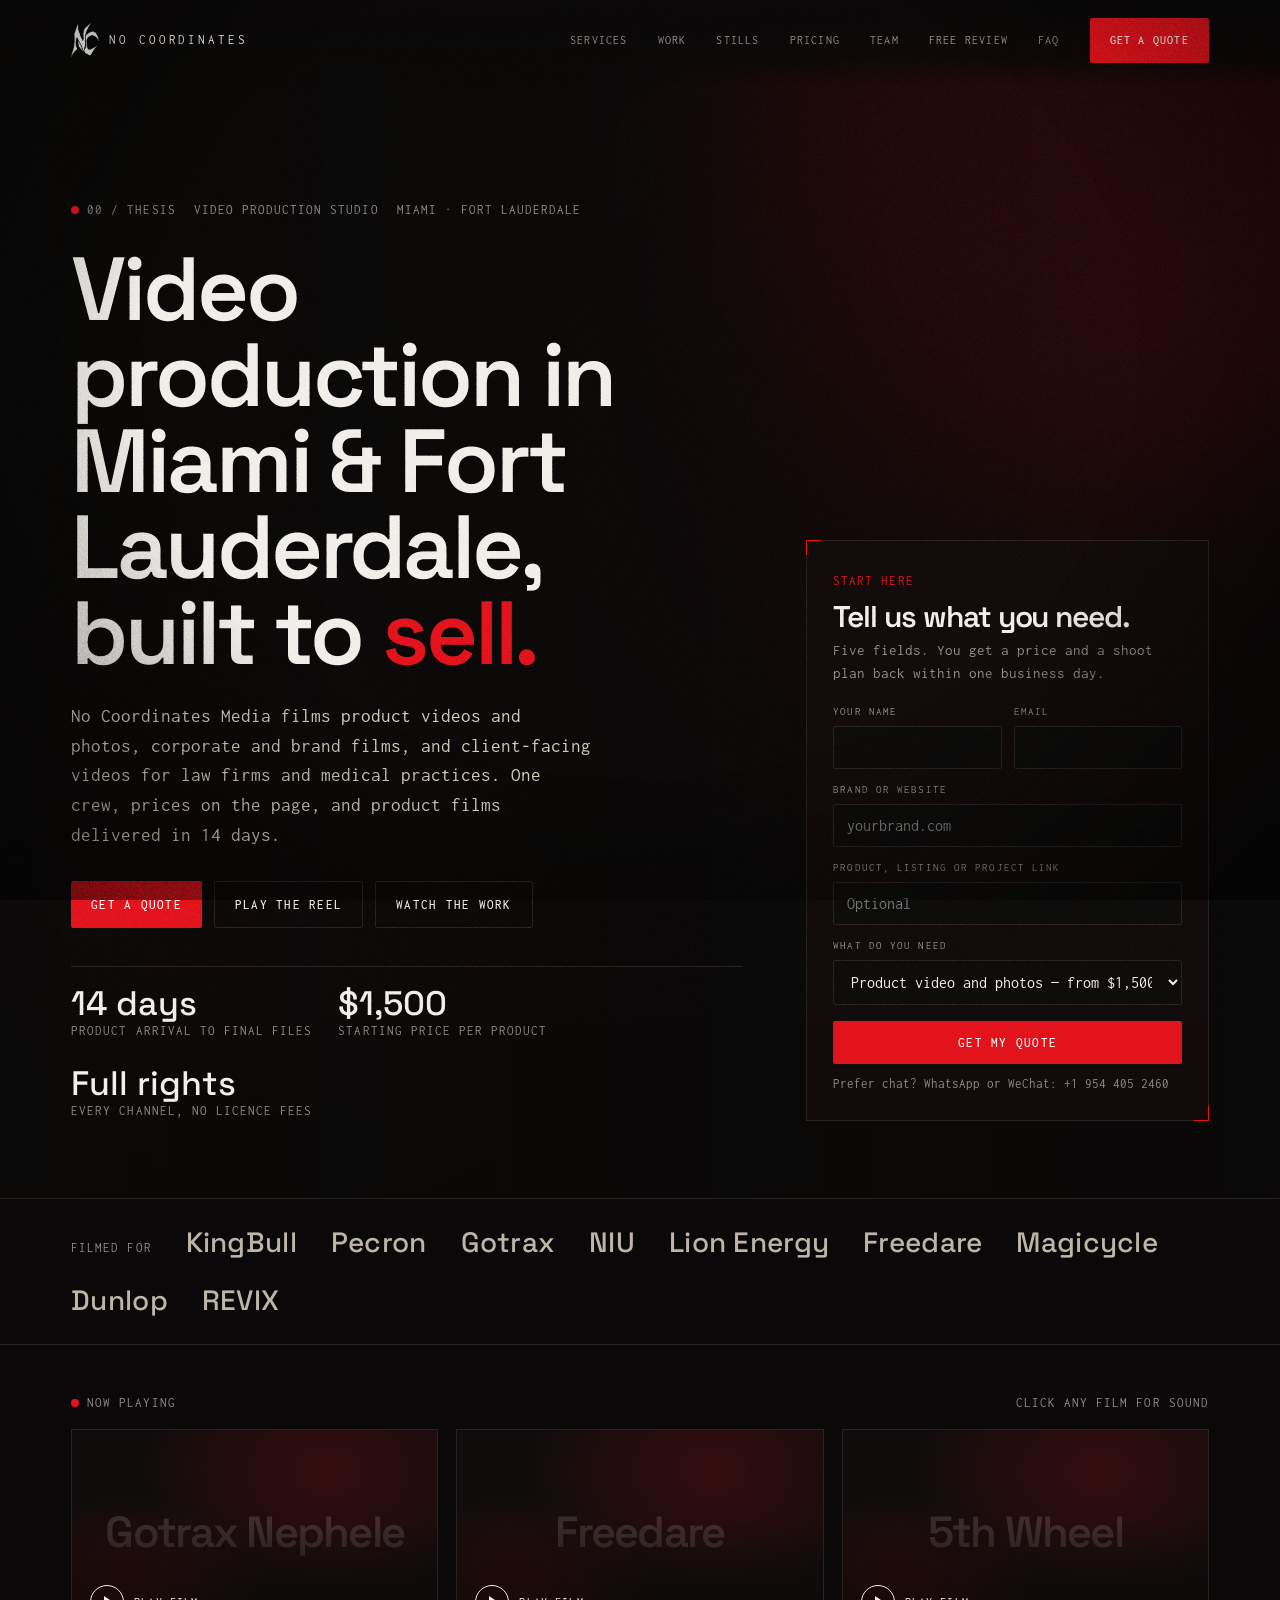
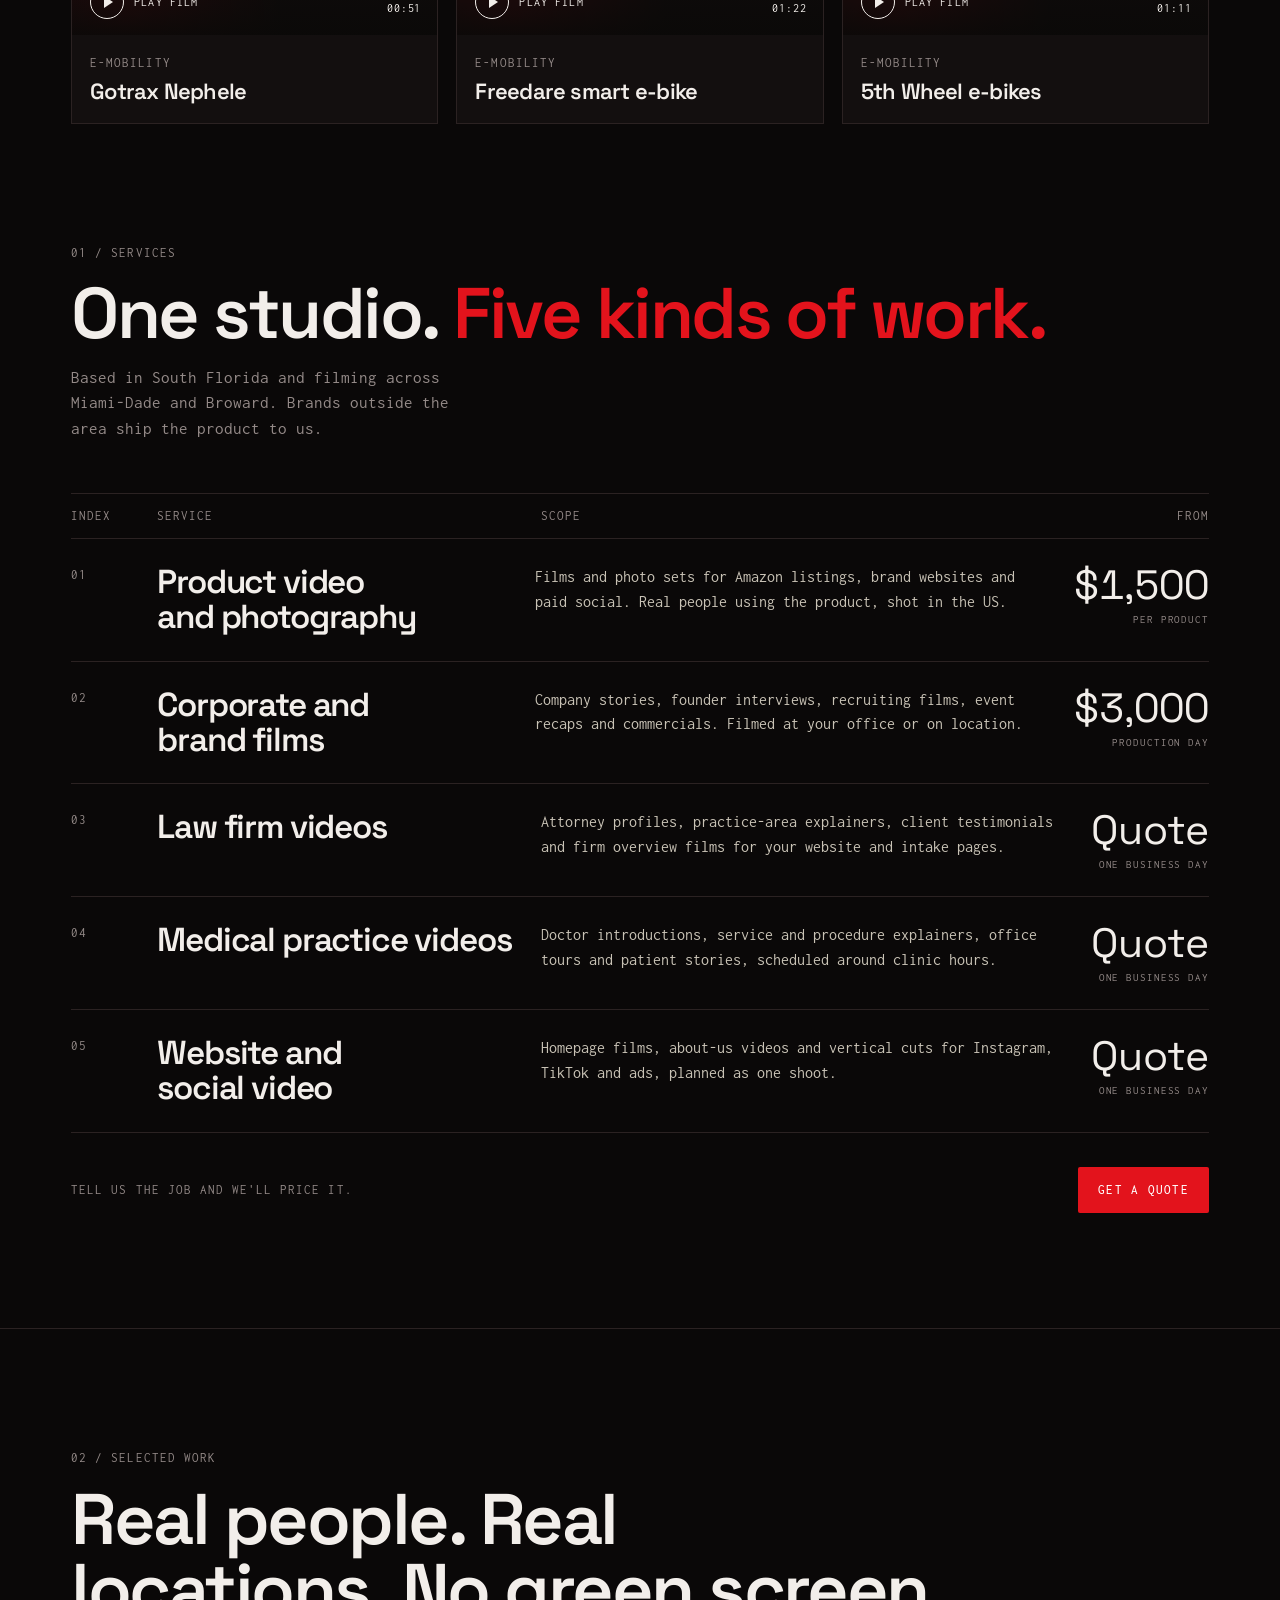
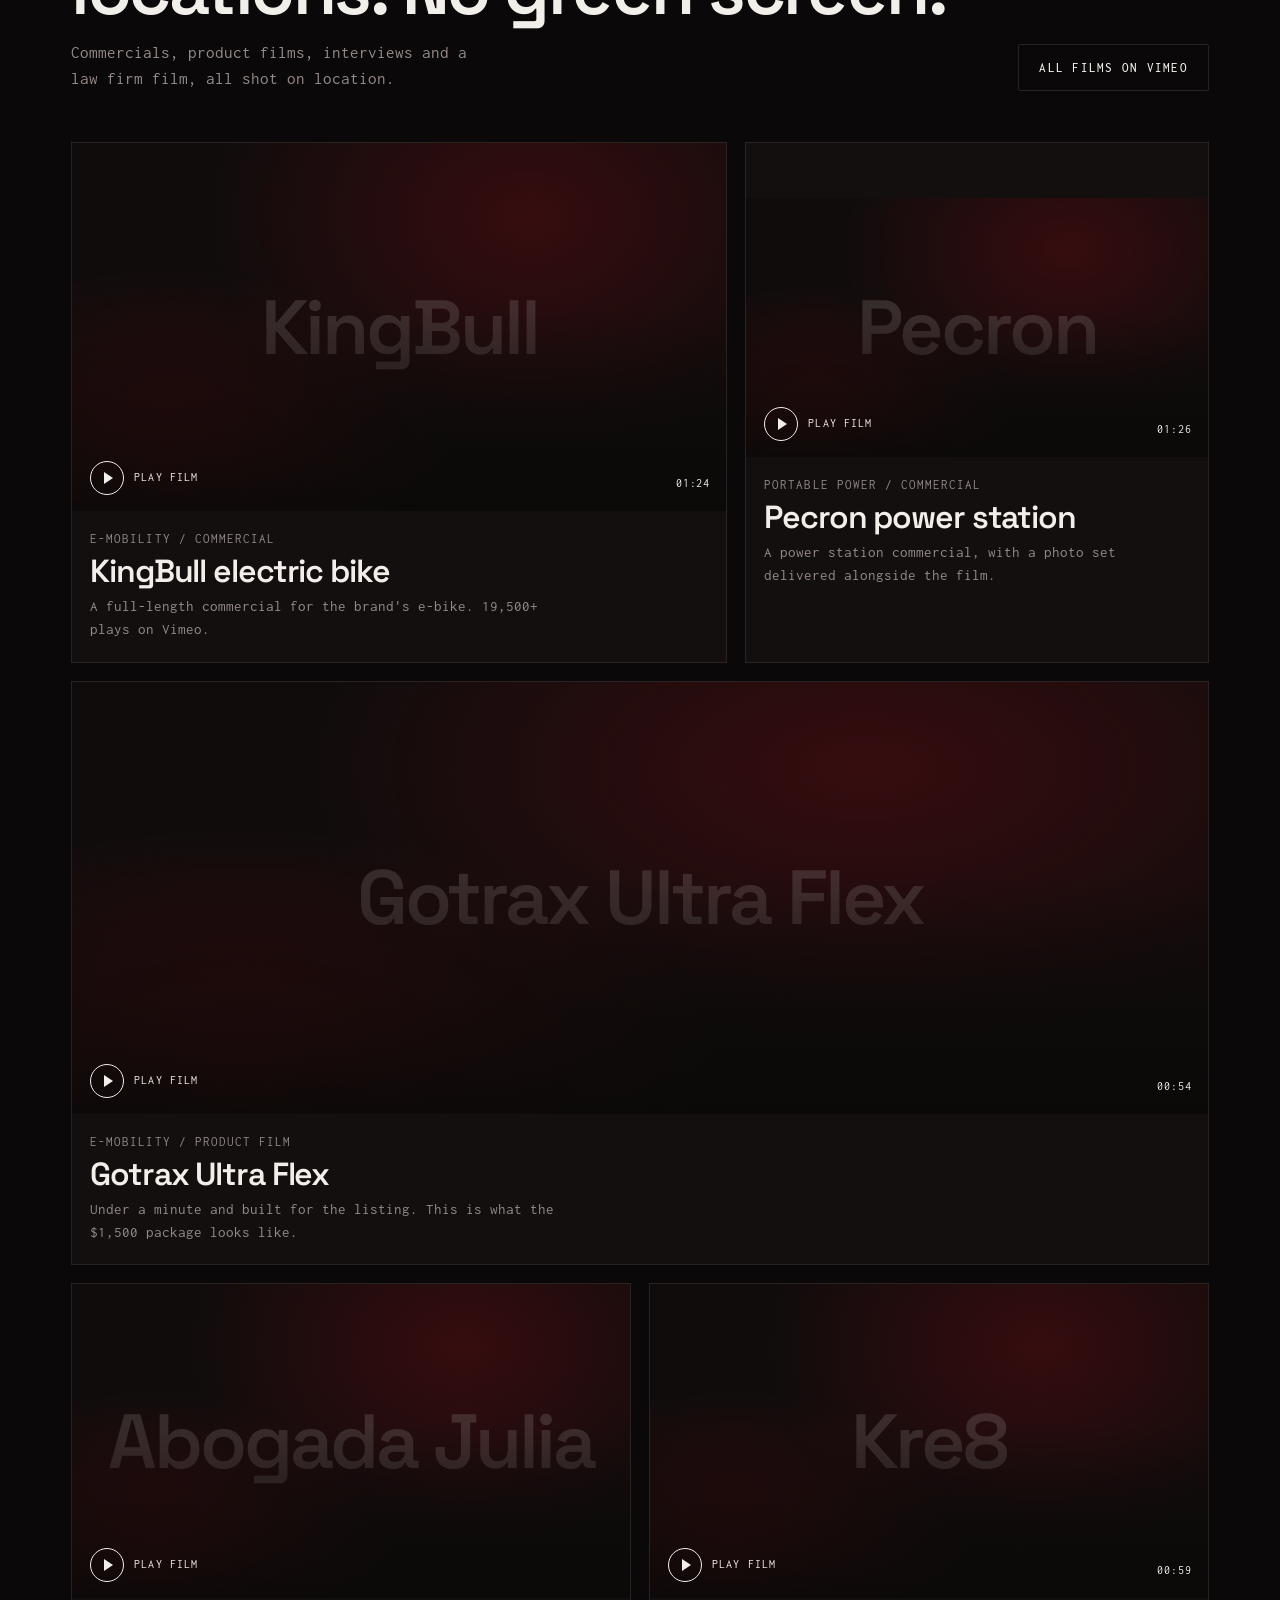
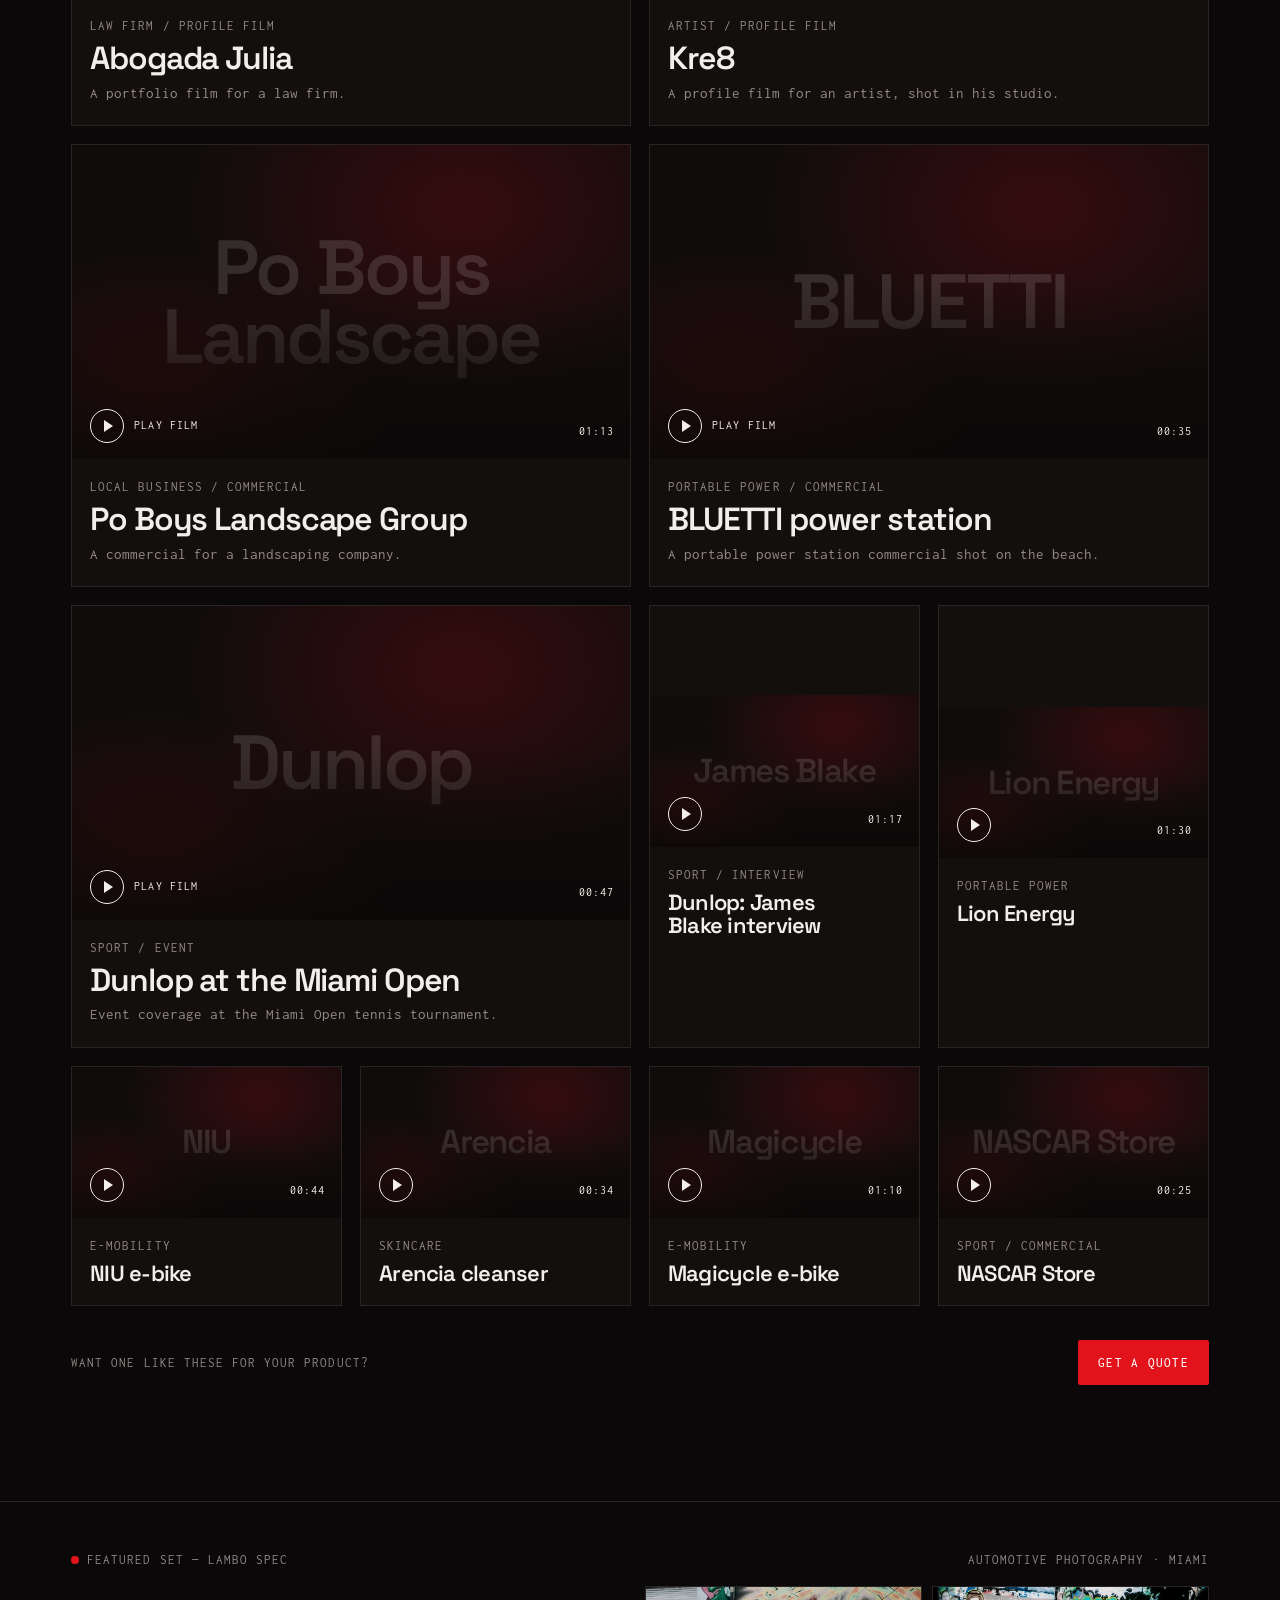
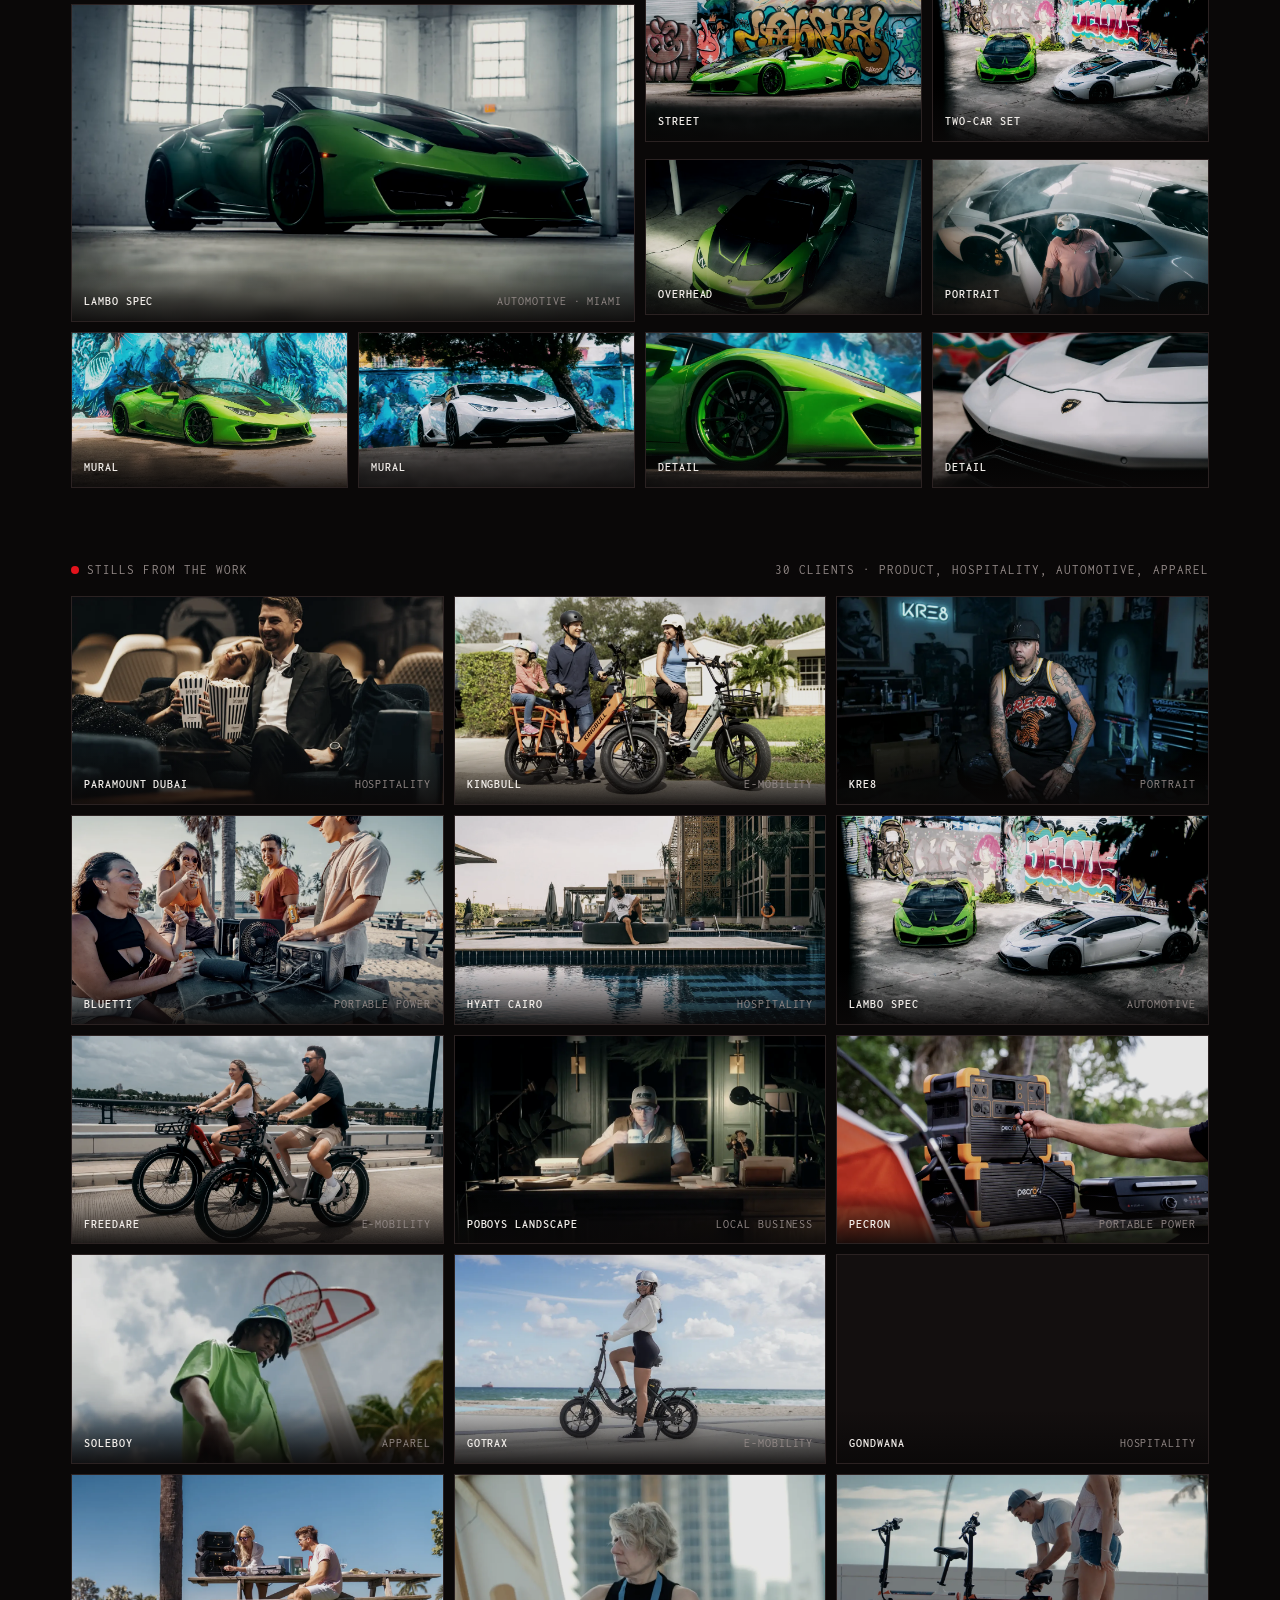
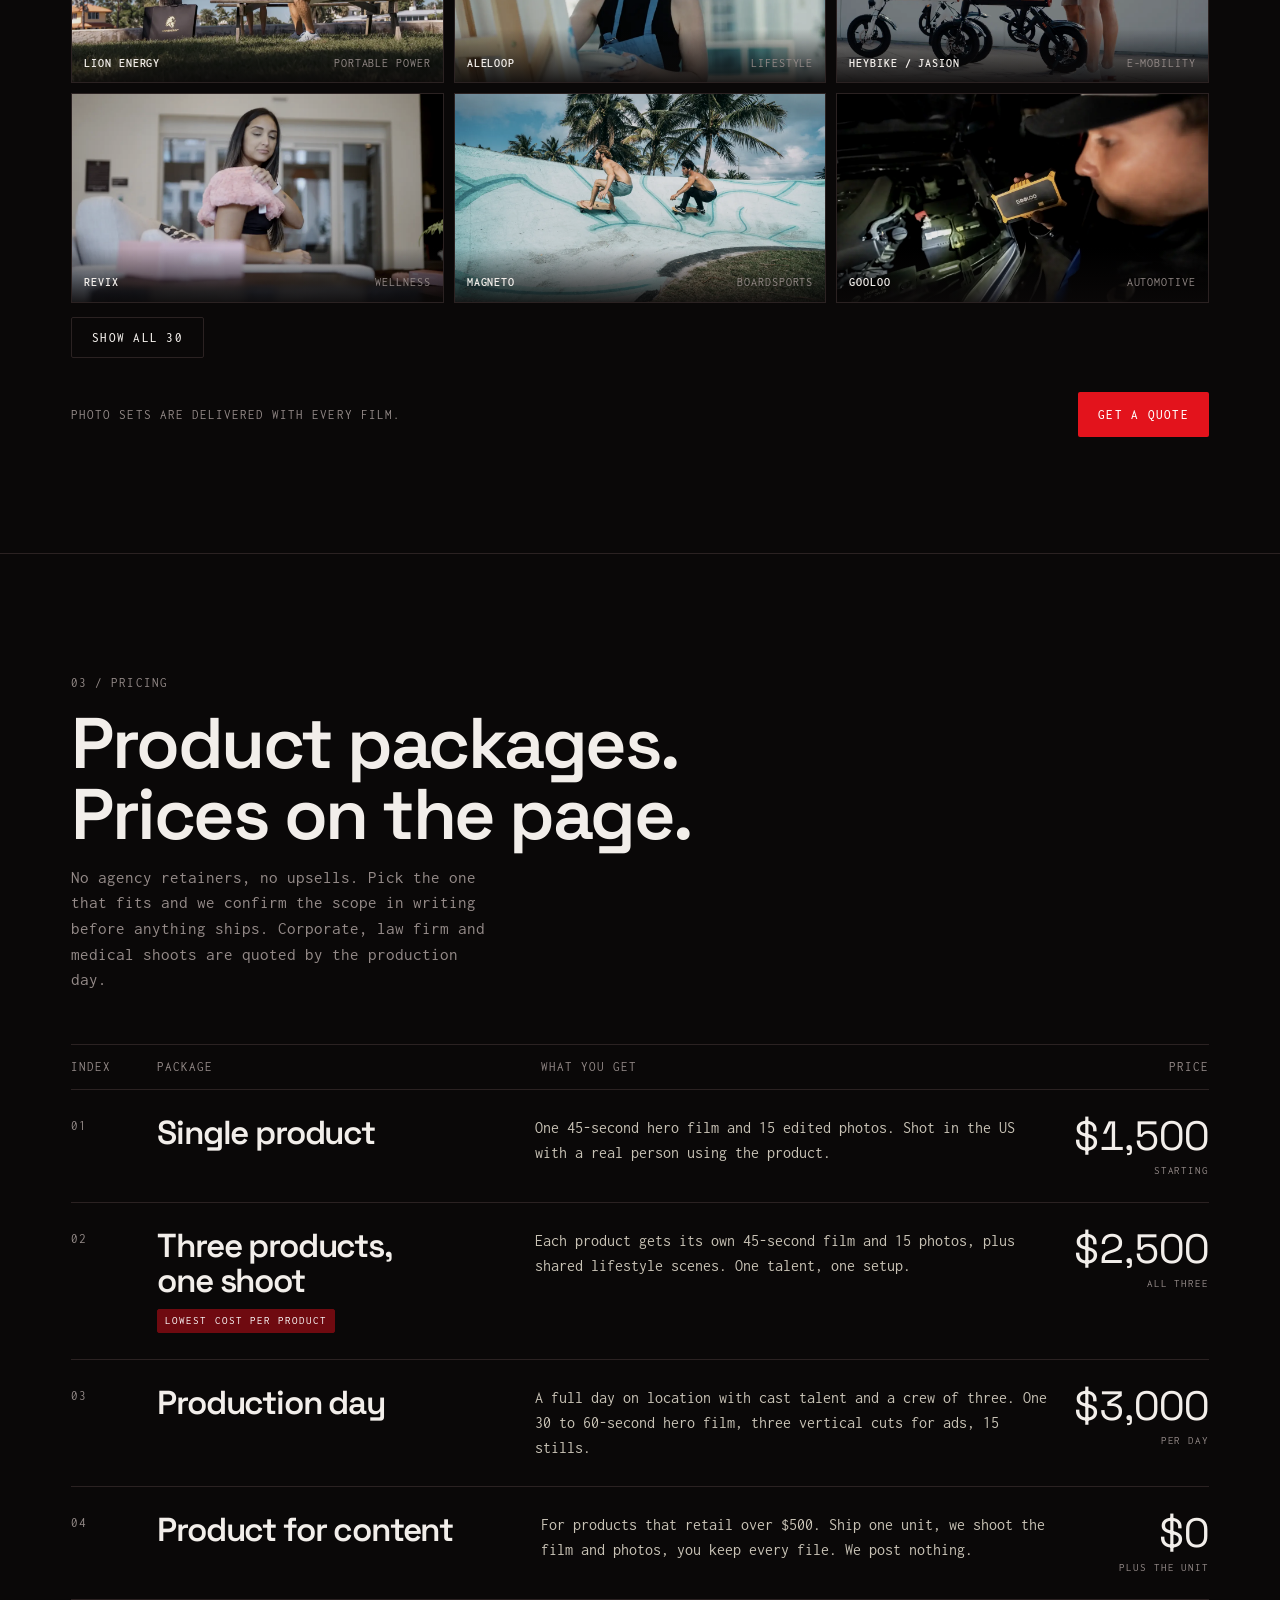
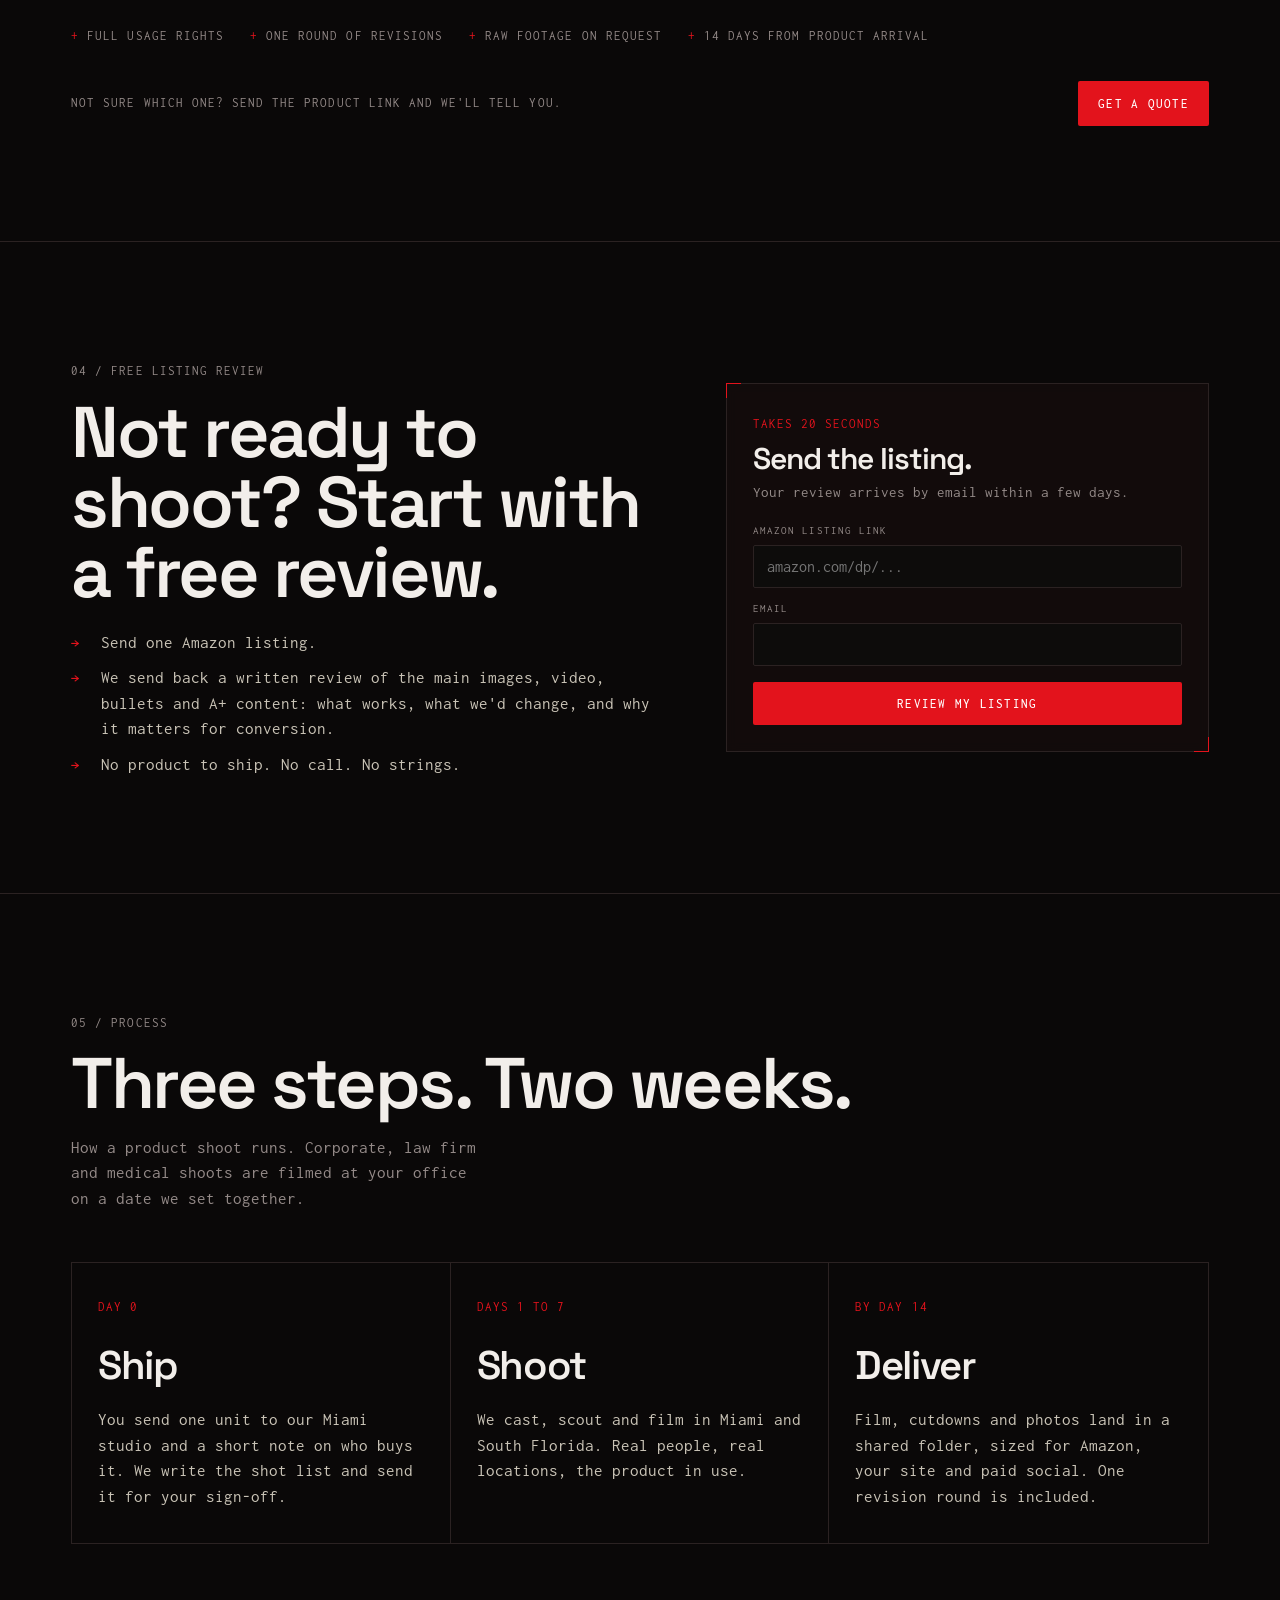
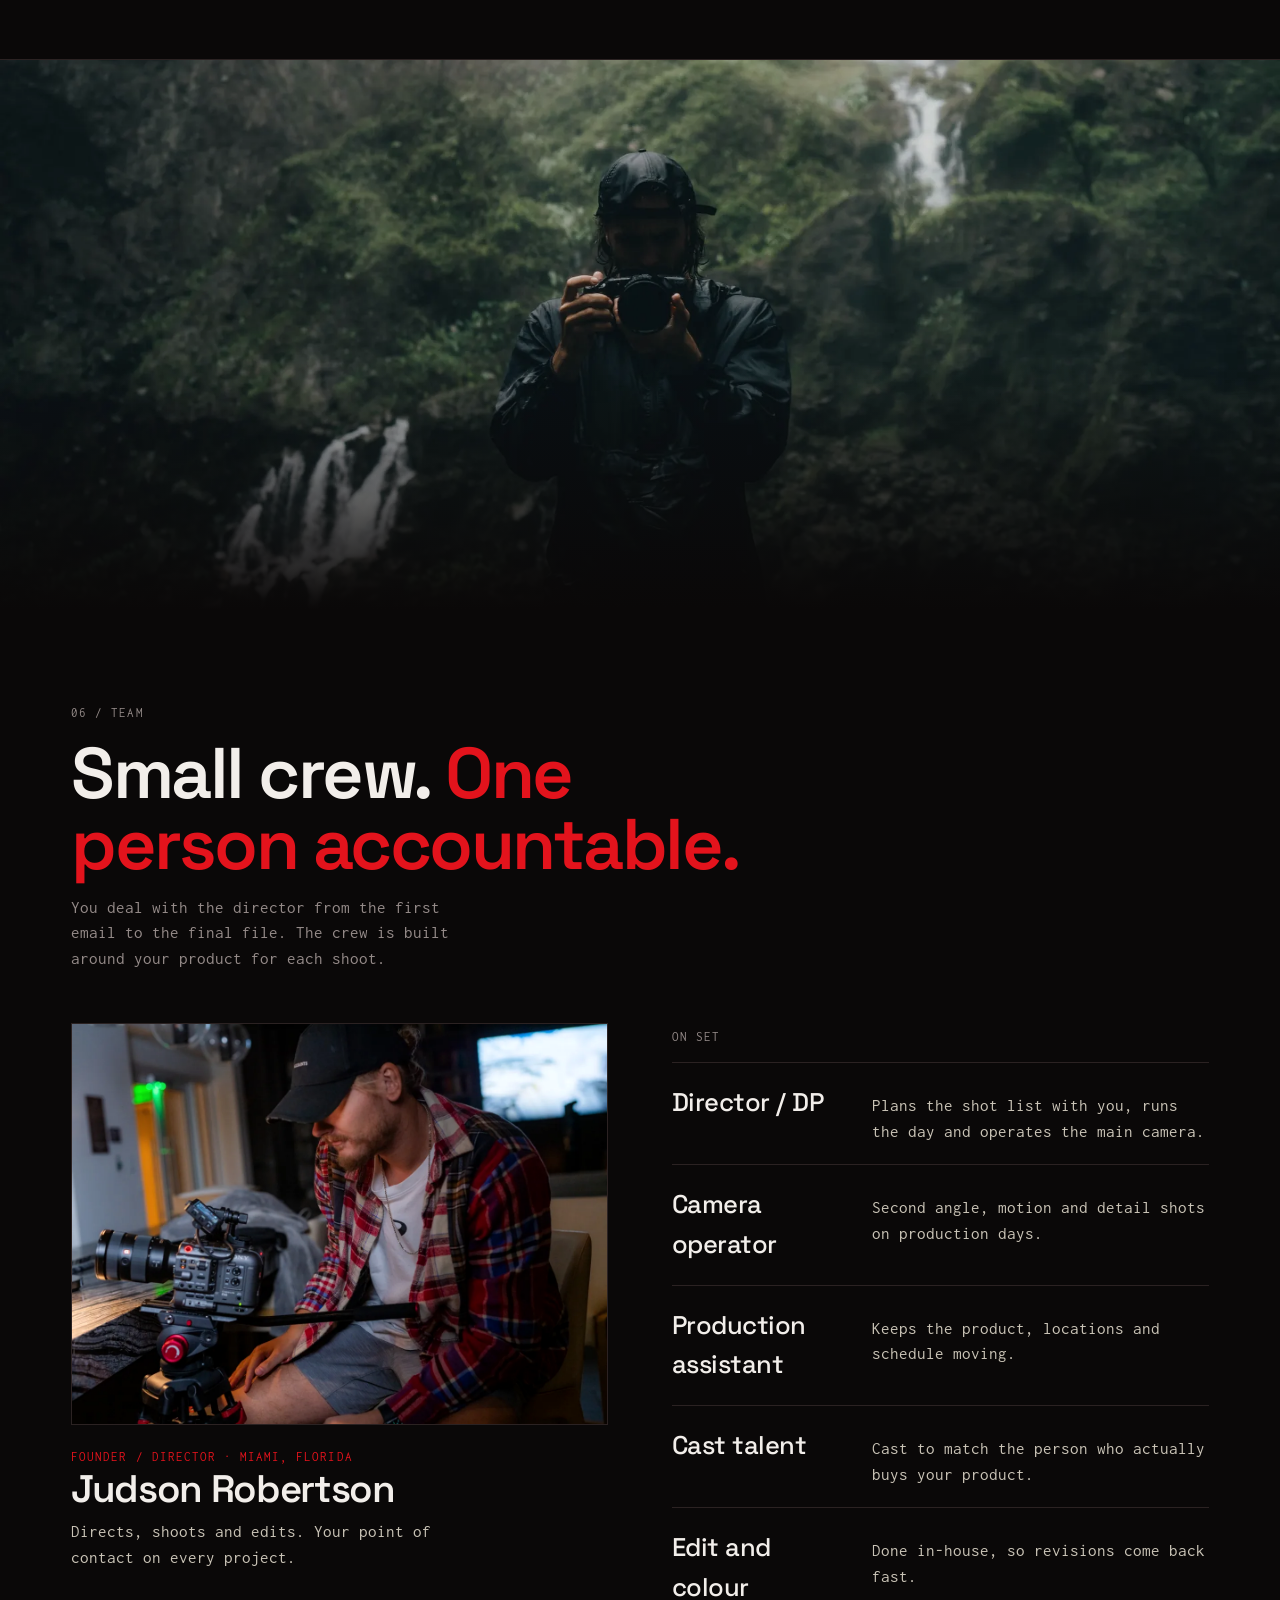
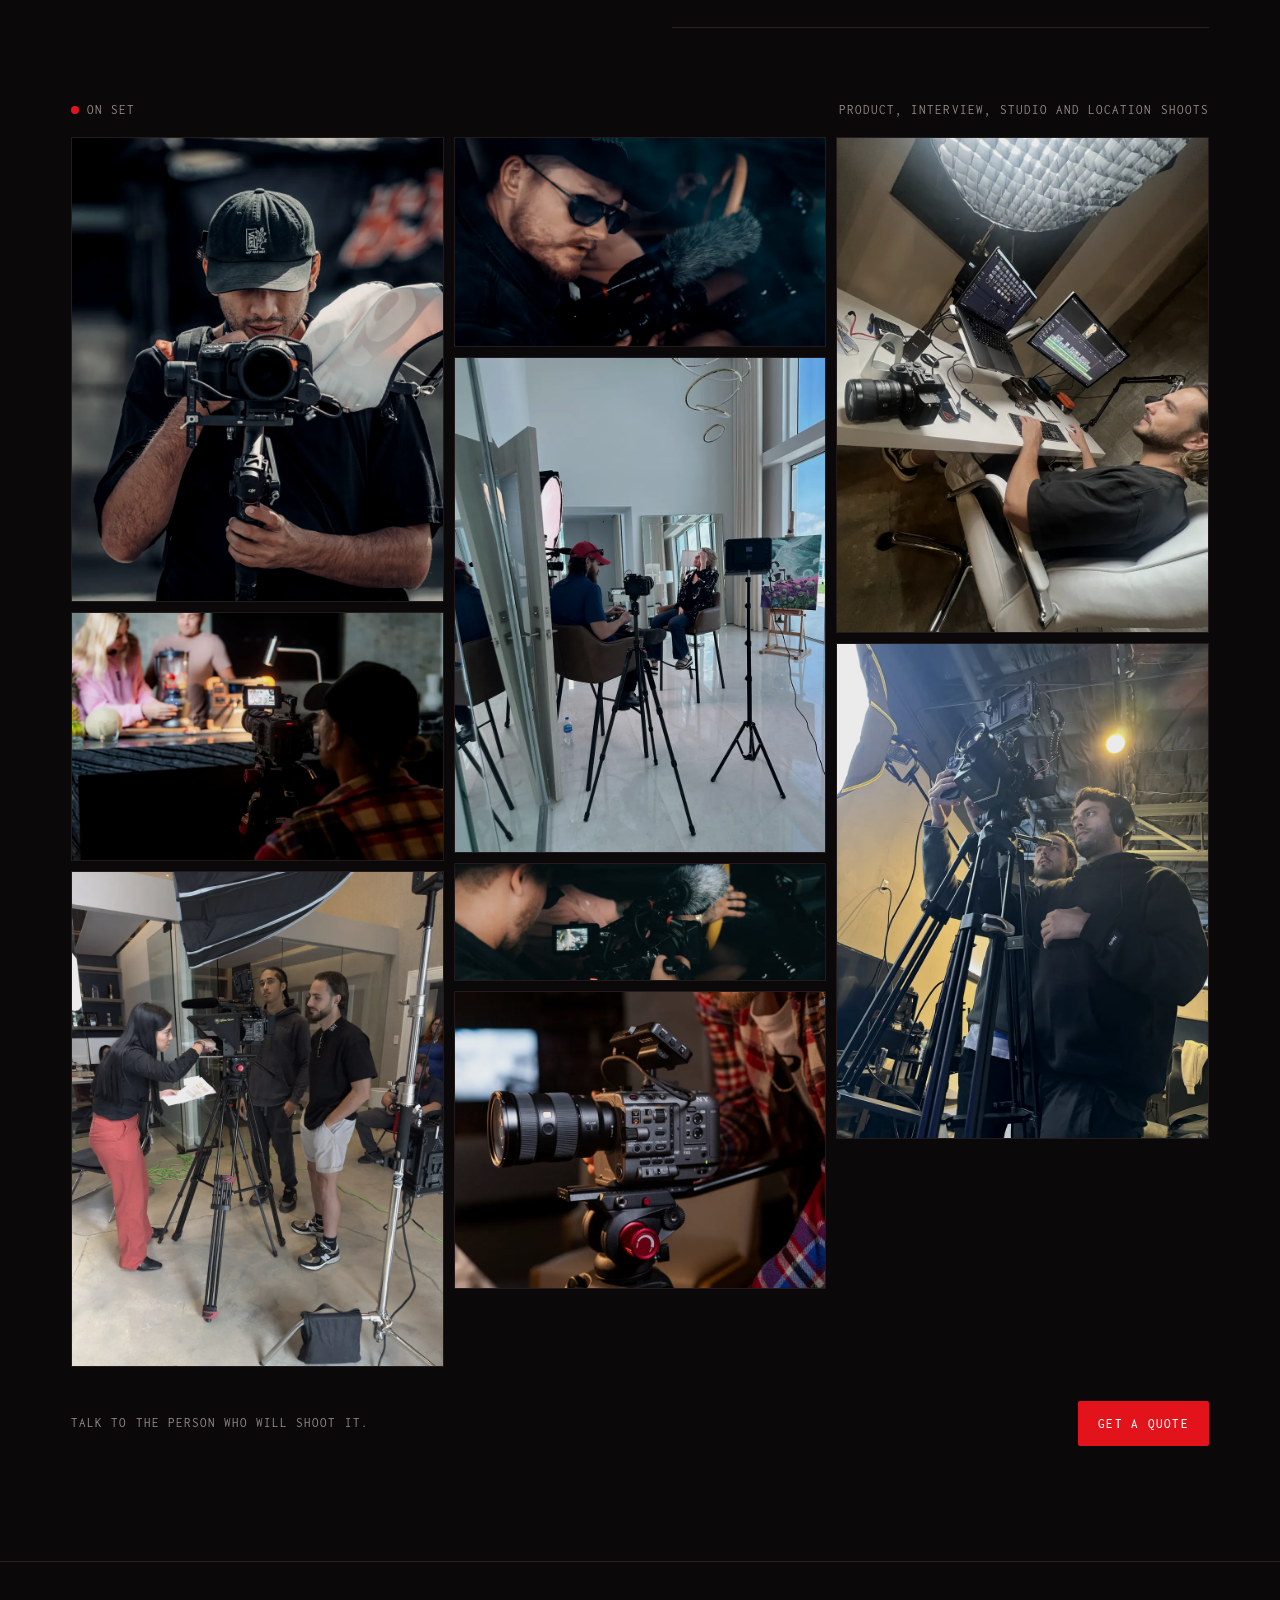
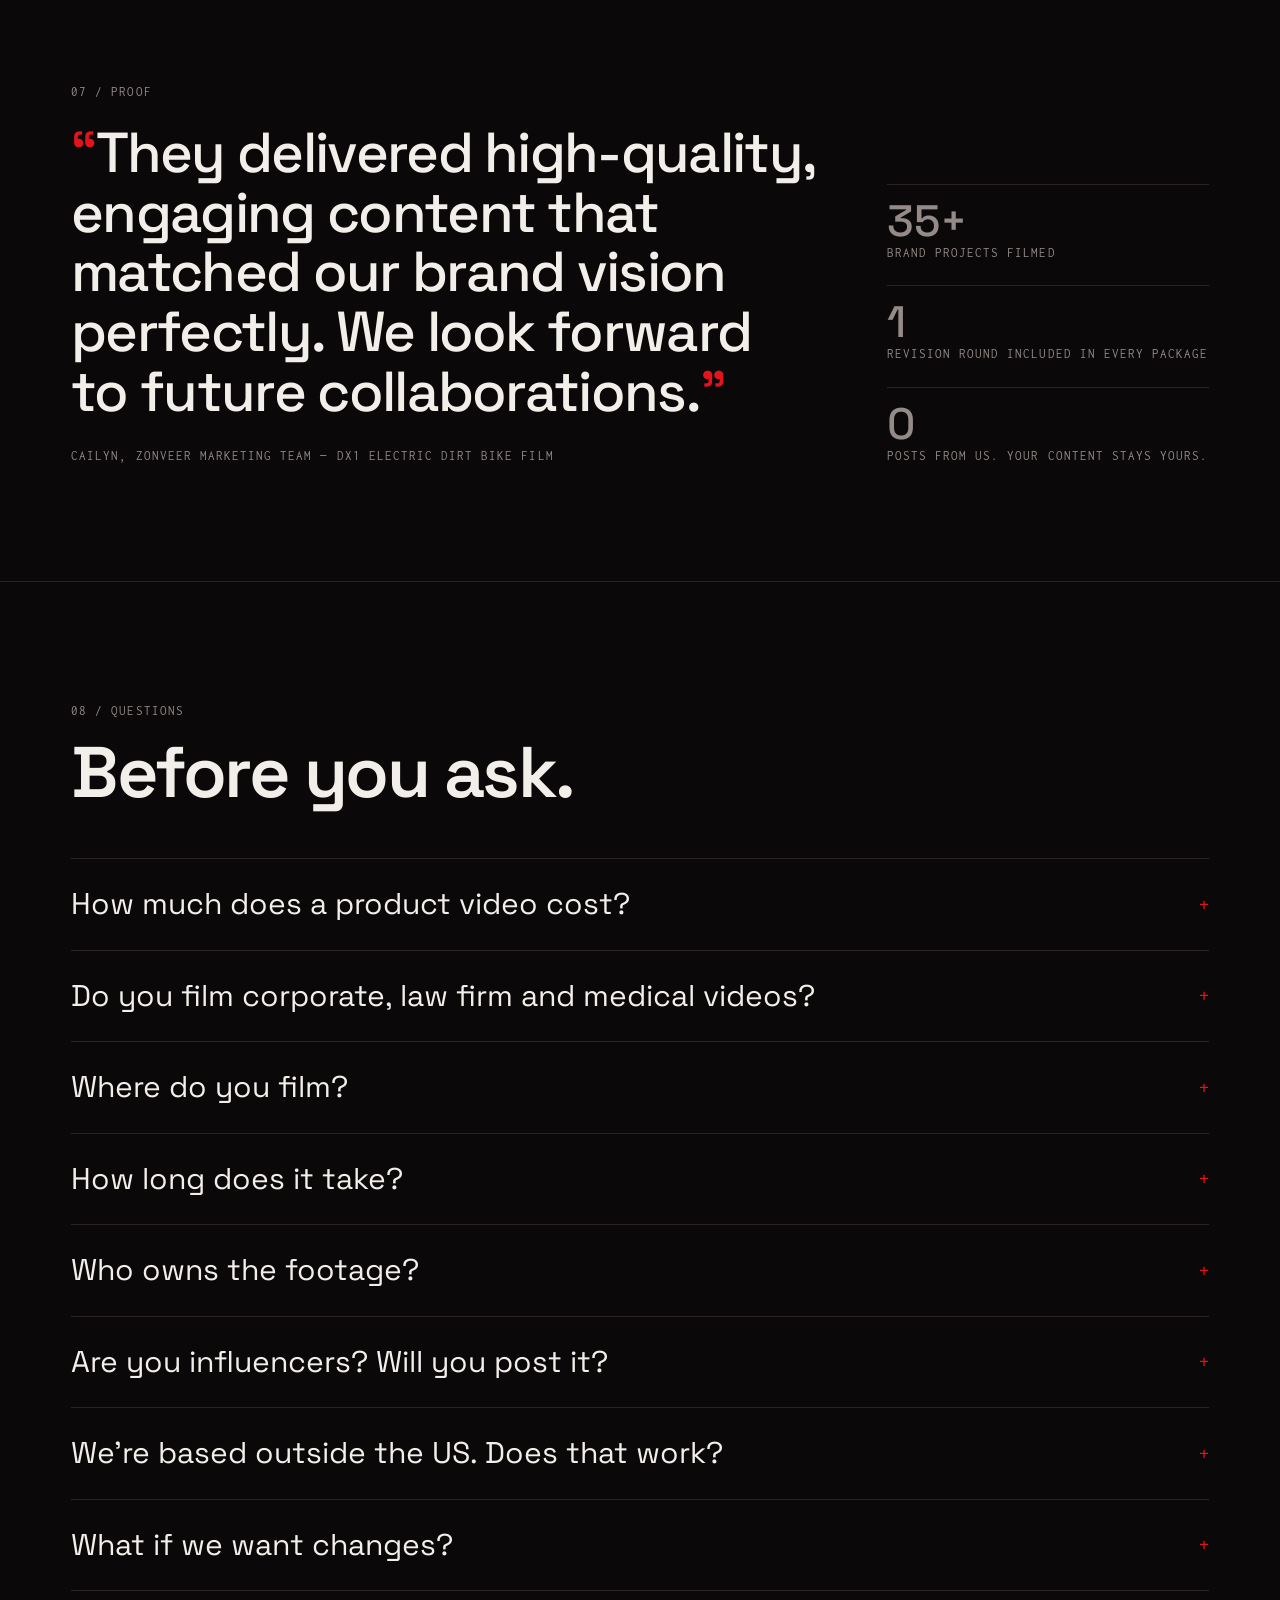
==== commit 8c5ad577: "Add files via upload" ====
--- a/index.html
+++ b/index.html
@@ -845,31 +845,31 @@
   player.addEventListener('click',function(e){if(e.target===player)closePlayer();});
   document.addEventListener('keydown',function(e){if(e.key==='Escape')closePlayer();});
 
-  /* forms: build the brief and hand it to the visitor's mail app.
-     Replace handle() with a POST to your form endpoint when the site is hosted. */
+  /* forms: post the request to FormSubmit, which emails it to the studio and auto-replies to the lead */
   function esc(s){return String(s).replace(/[&<>"]/g,function(m){return{'&':'&amp;','<':'&lt;','>':'&gt;','"':'&quot;'}[m]})}
+  function send(subject,pairs){
+    var f=document.createElement('form');f.method='POST';f.action='https://formsubmit.co/'+TO;f.style.display='none';
+    var all=pairs.concat([['Page',location.pathname],['_subject',subject],['_template','table'],['_next','https://nocoordinatesmedia.com/thanks'],
+      ['_autoresponse','Thanks for reaching out to No Coordinates Media. We have your request and will reply with a price and shoot plan within one business day. Need us sooner? WhatsApp or WeChat: +1 954 405 2460.'],['_honey','']]);
+    all.forEach(function(p){var i=document.createElement('input');i.type='hidden';i.name=p[0];i.value=p[1];f.appendChild(i)});
+    document.body.appendChild(f);f.submit();
+  }
   function handle(form,out,subject,lines){
     form.addEventListener('submit',function(e){
       e.preventDefault();
       var fd=new FormData(form),missing=[];
       [].forEach.call(form.querySelectorAll('[required]'),function(el){if(!el.value.trim())missing.push(el)});
       if(missing.length){missing[0].focus();out.className='result on';out.textContent='Fill in the highlighted field and try again.';missing[0].style.borderColor='var(--tally)';return;}
-      var body=lines(fd).join('\n');
-      var href='mailto:'+TO+'?subject='+encodeURIComponent(subject(fd))+'&body='+encodeURIComponent(body);
-      out.className='result on';
-      out.innerHTML='<b>Your brief is ready.</b> Send it to '+TO+' to get your reply.<pre>'+esc(body)+'</pre><div class="row"><a class="btn" href="'+href+'">Open in email</a><button class="btn ghost" type="button">Copy brief</button></div>';
-      out.querySelector('button').addEventListener('click',function(ev){
-        var b=ev.currentTarget;
-        (navigator.clipboard?navigator.clipboard.writeText(body):Promise.reject()).then(function(){b.textContent='Copied'},function(){b.textContent='Select the text above to copy'});
-      });
+      out.className='result on';out.textContent='Sending your request...';
+      send(subject(fd),lines(fd));
     });
   }
   handle(document.getElementById('quoteForm'),document.getElementById('quoteResult'),
     function(fd){return 'Quote request: '+fd.get('brand')},
-    function(fd){return['Name: '+fd.get('name'),'Email: '+fd.get('email'),'Brand: '+fd.get('brand'),'Product link: '+(fd.get('link')||'not given'),'Project: '+fd.get('budget')]});
+    function(fd){return[['Name',fd.get('name')],['email',fd.get('email')],['Brand',fd.get('brand')],['Link',fd.get('link')||'not given'],['Project',fd.get('budget')]]});
   handle(document.getElementById('reviewForm'),document.getElementById('reviewResult'),
     function(){return 'Free listing review request'},
-    function(fd){return['Listing: '+fd.get('link'),'Email: '+fd.get('email')]});
+    function(fd){return[['Listing',fd.get('link')],['email',fd.get('email')]]});
 })();
 </script>
 </body>
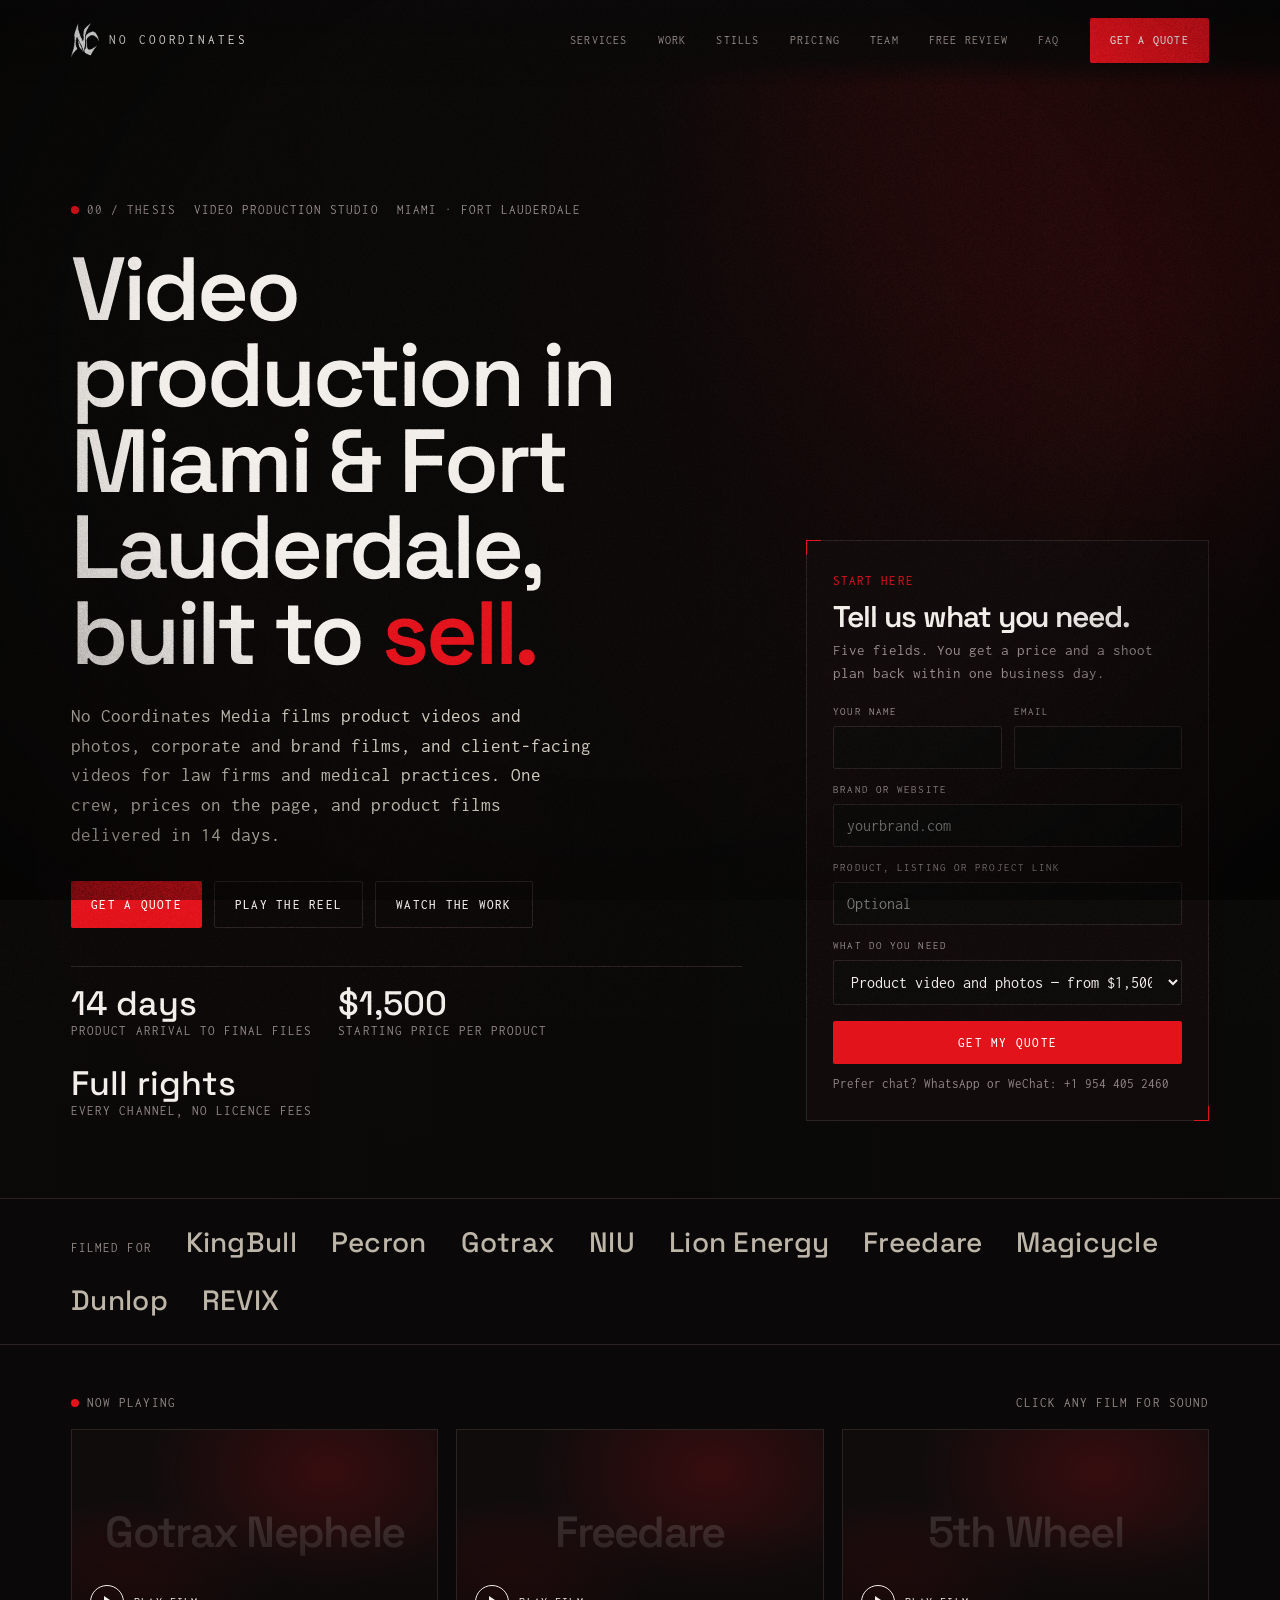
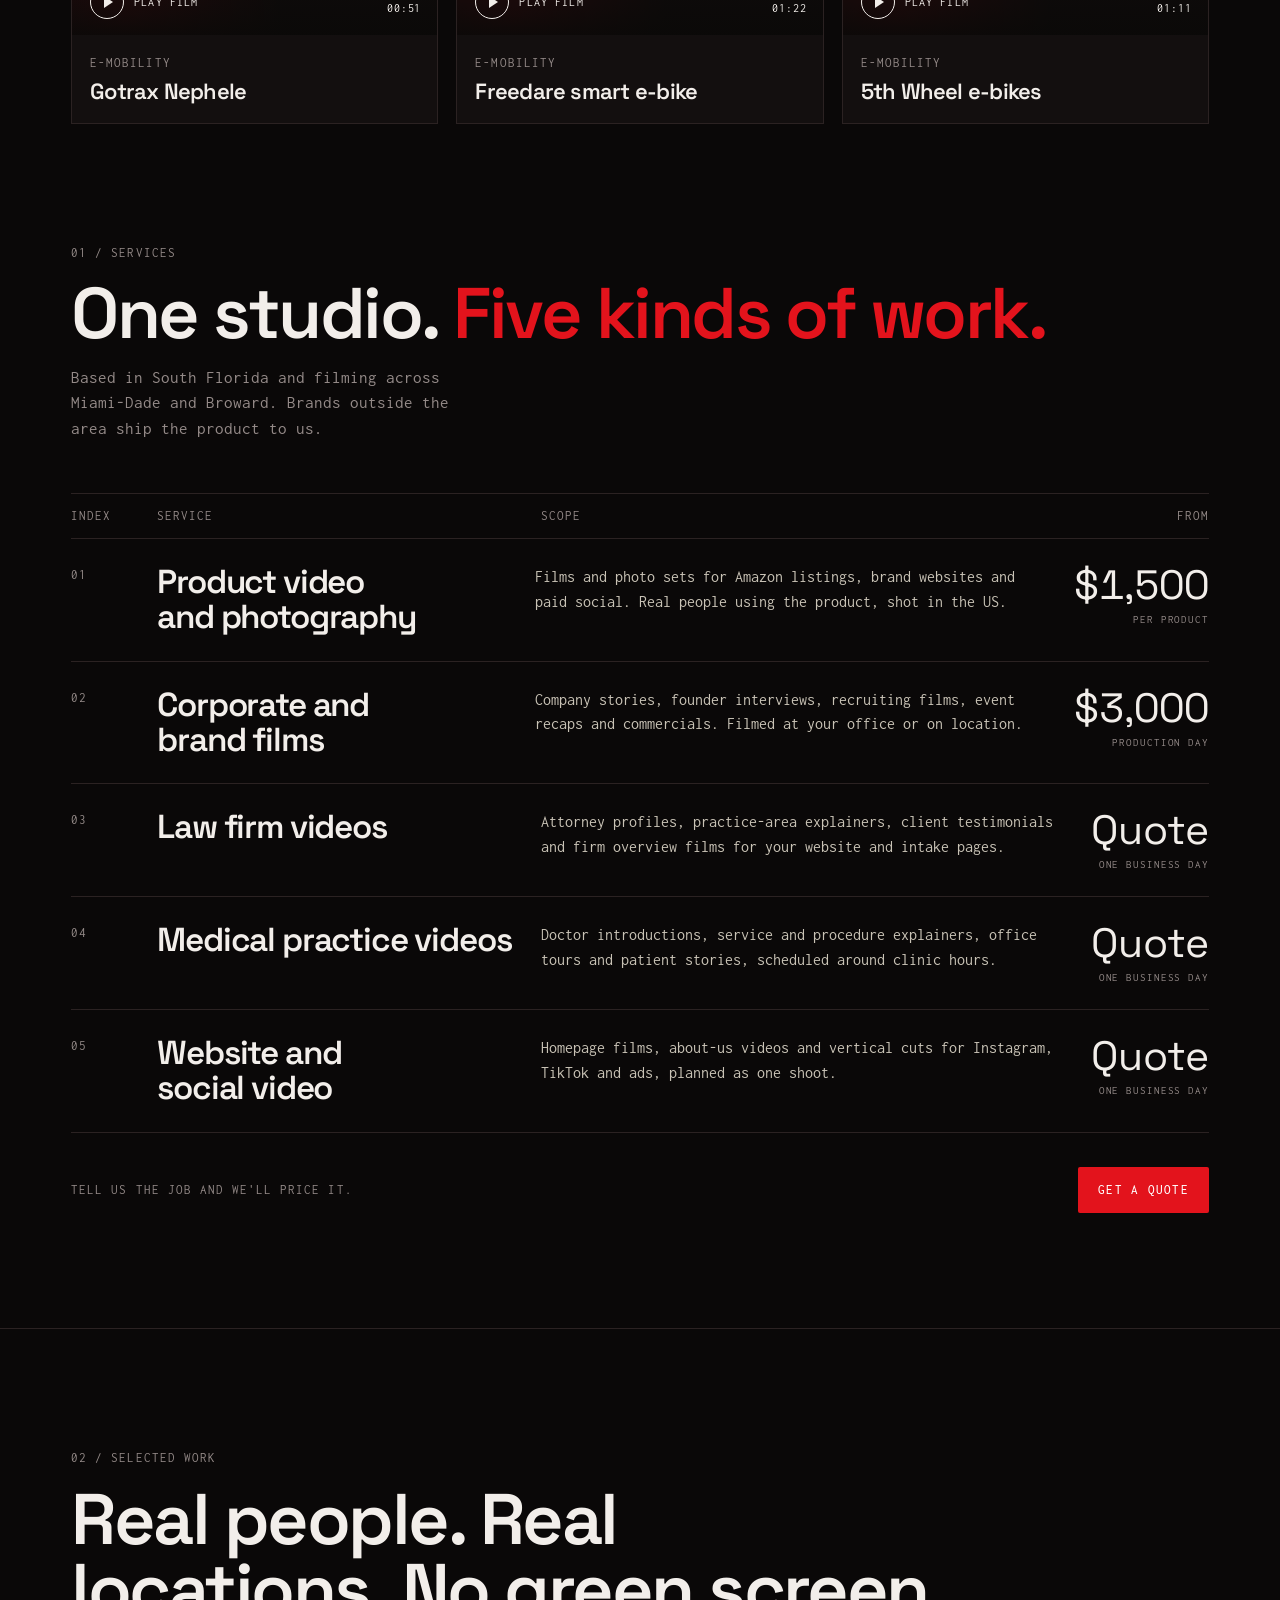
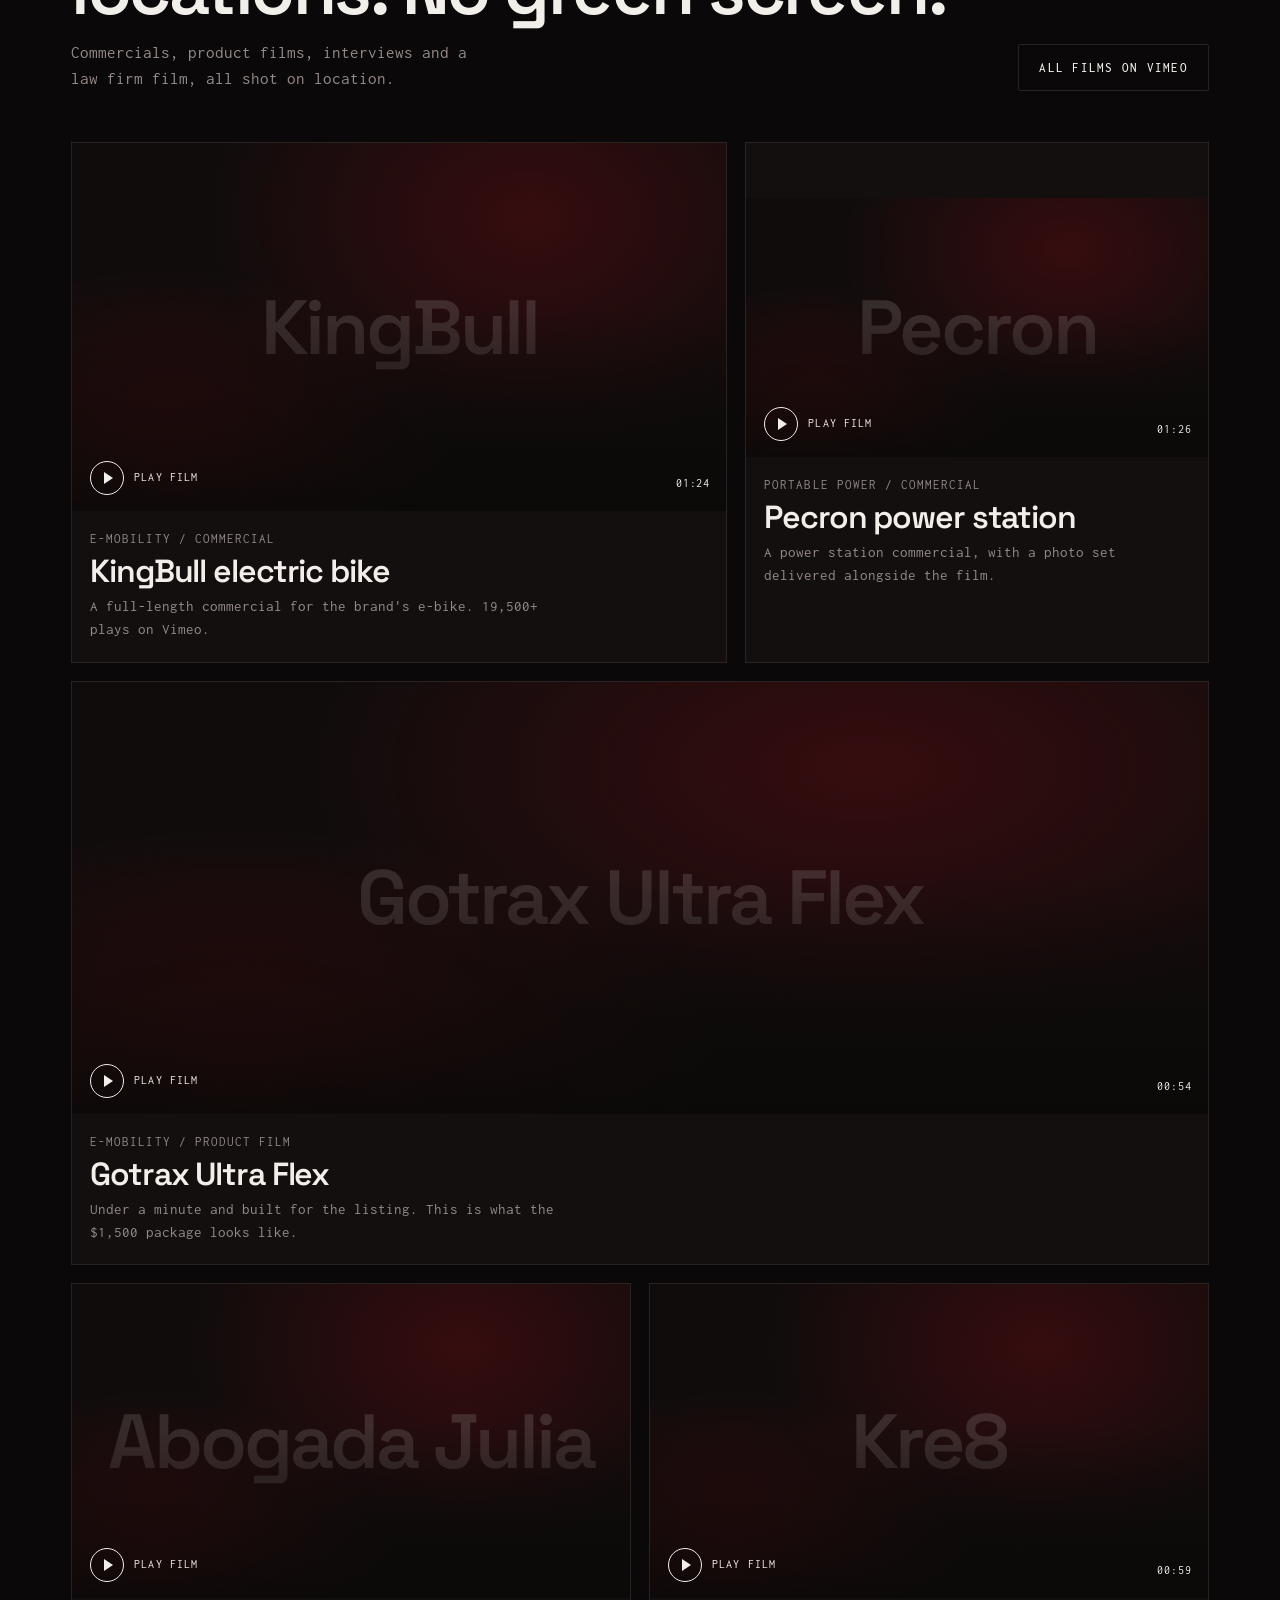
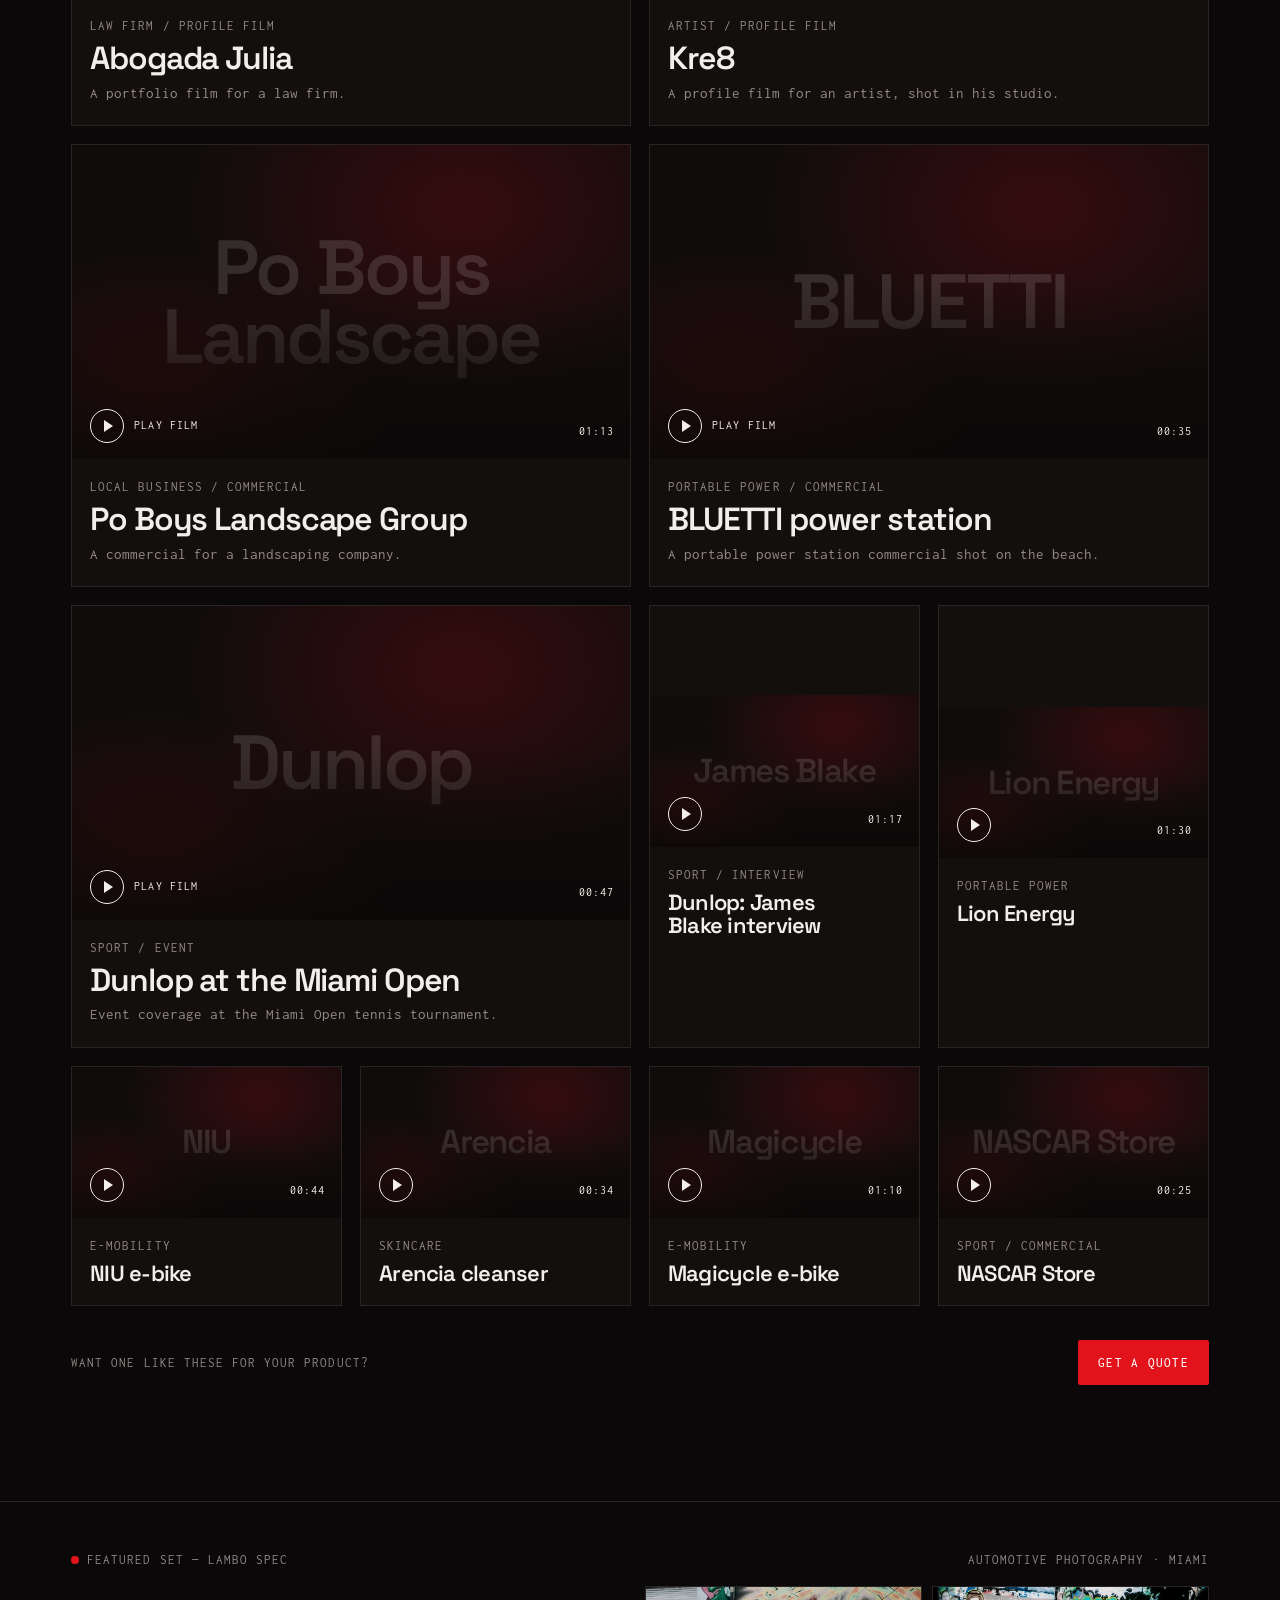
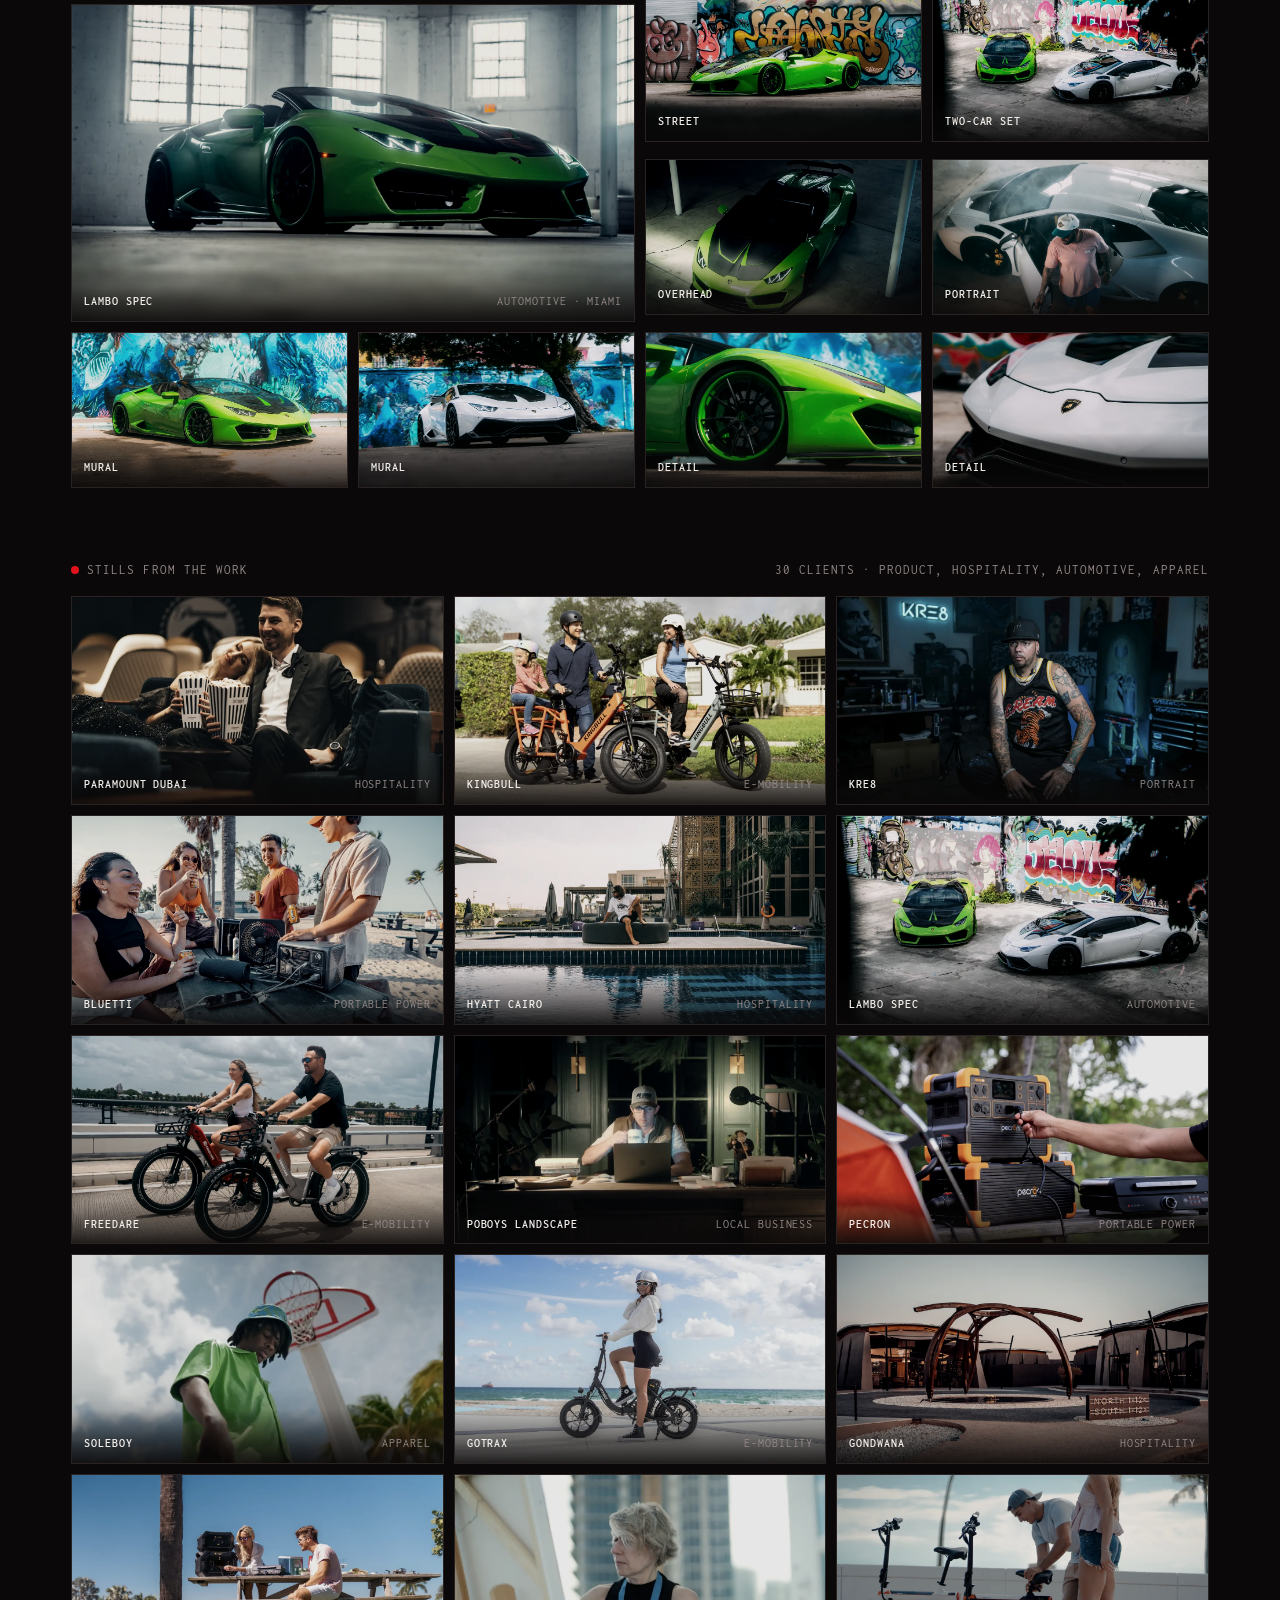
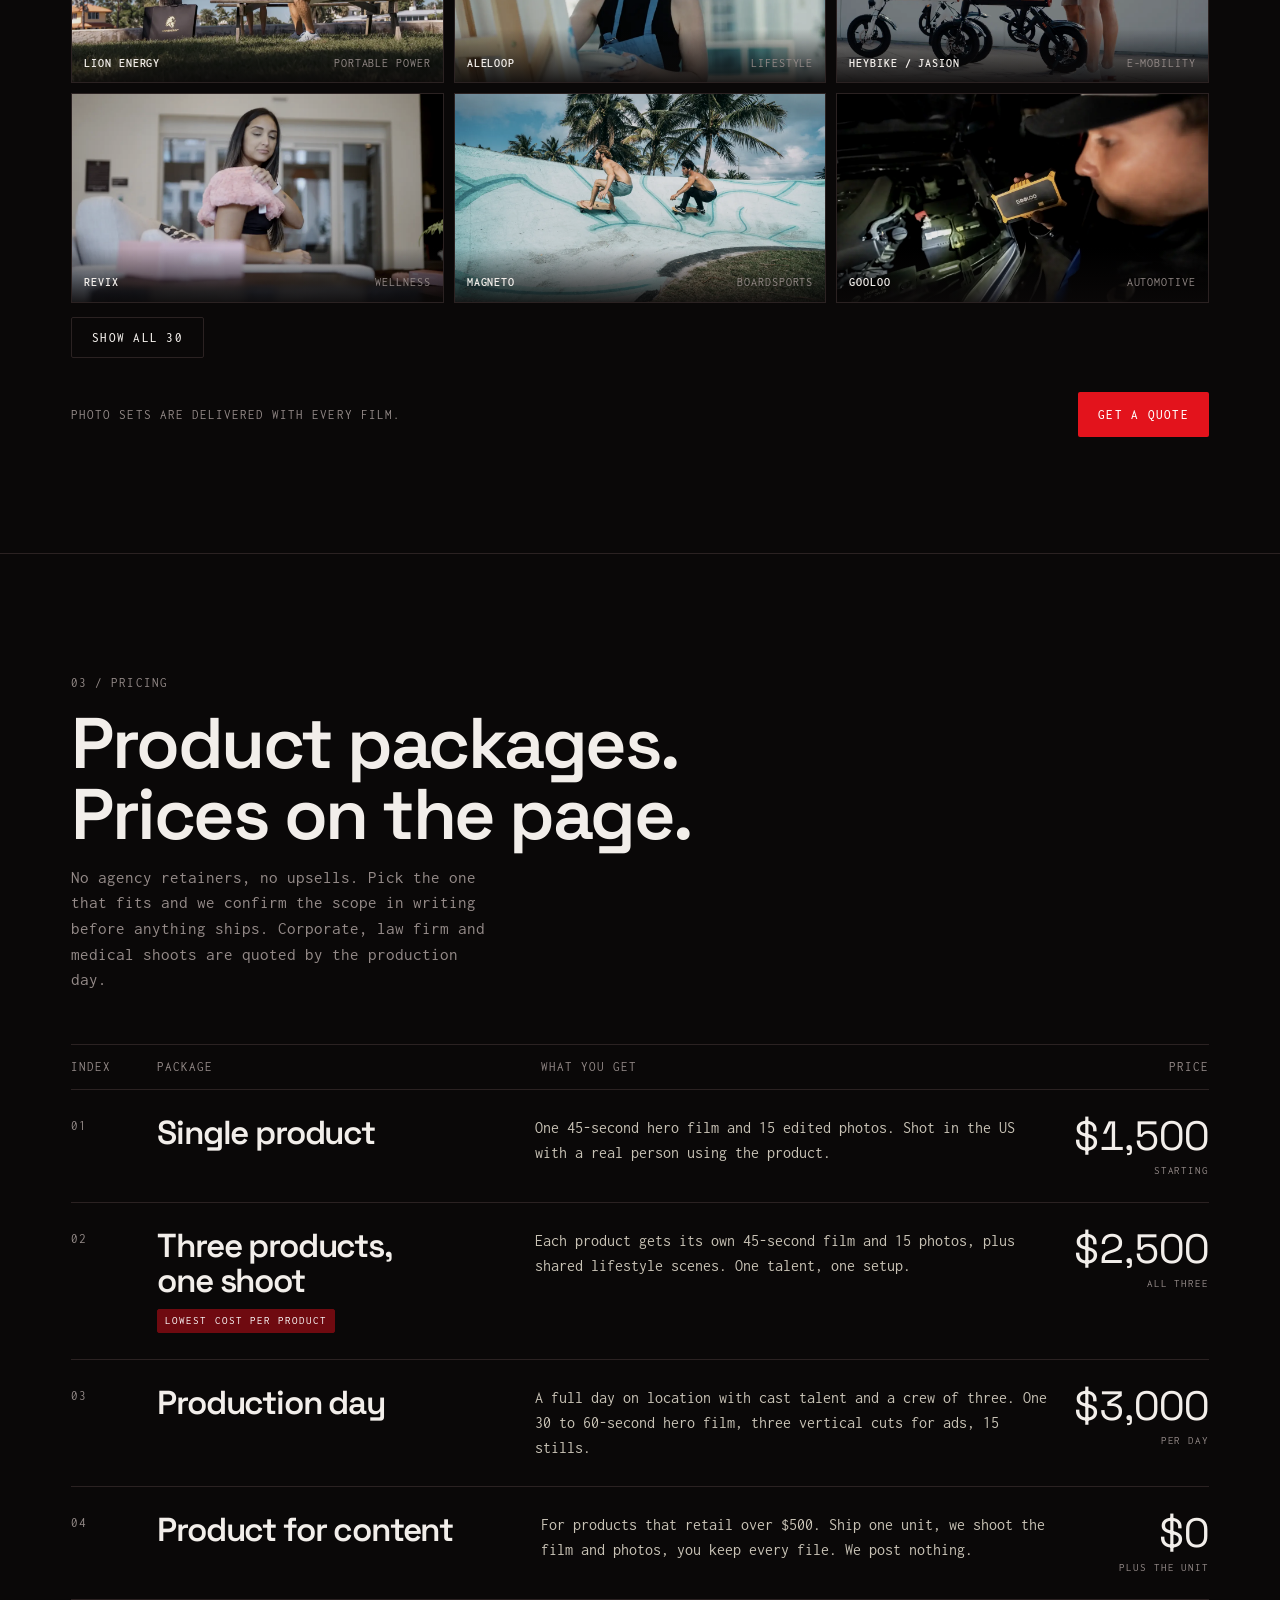
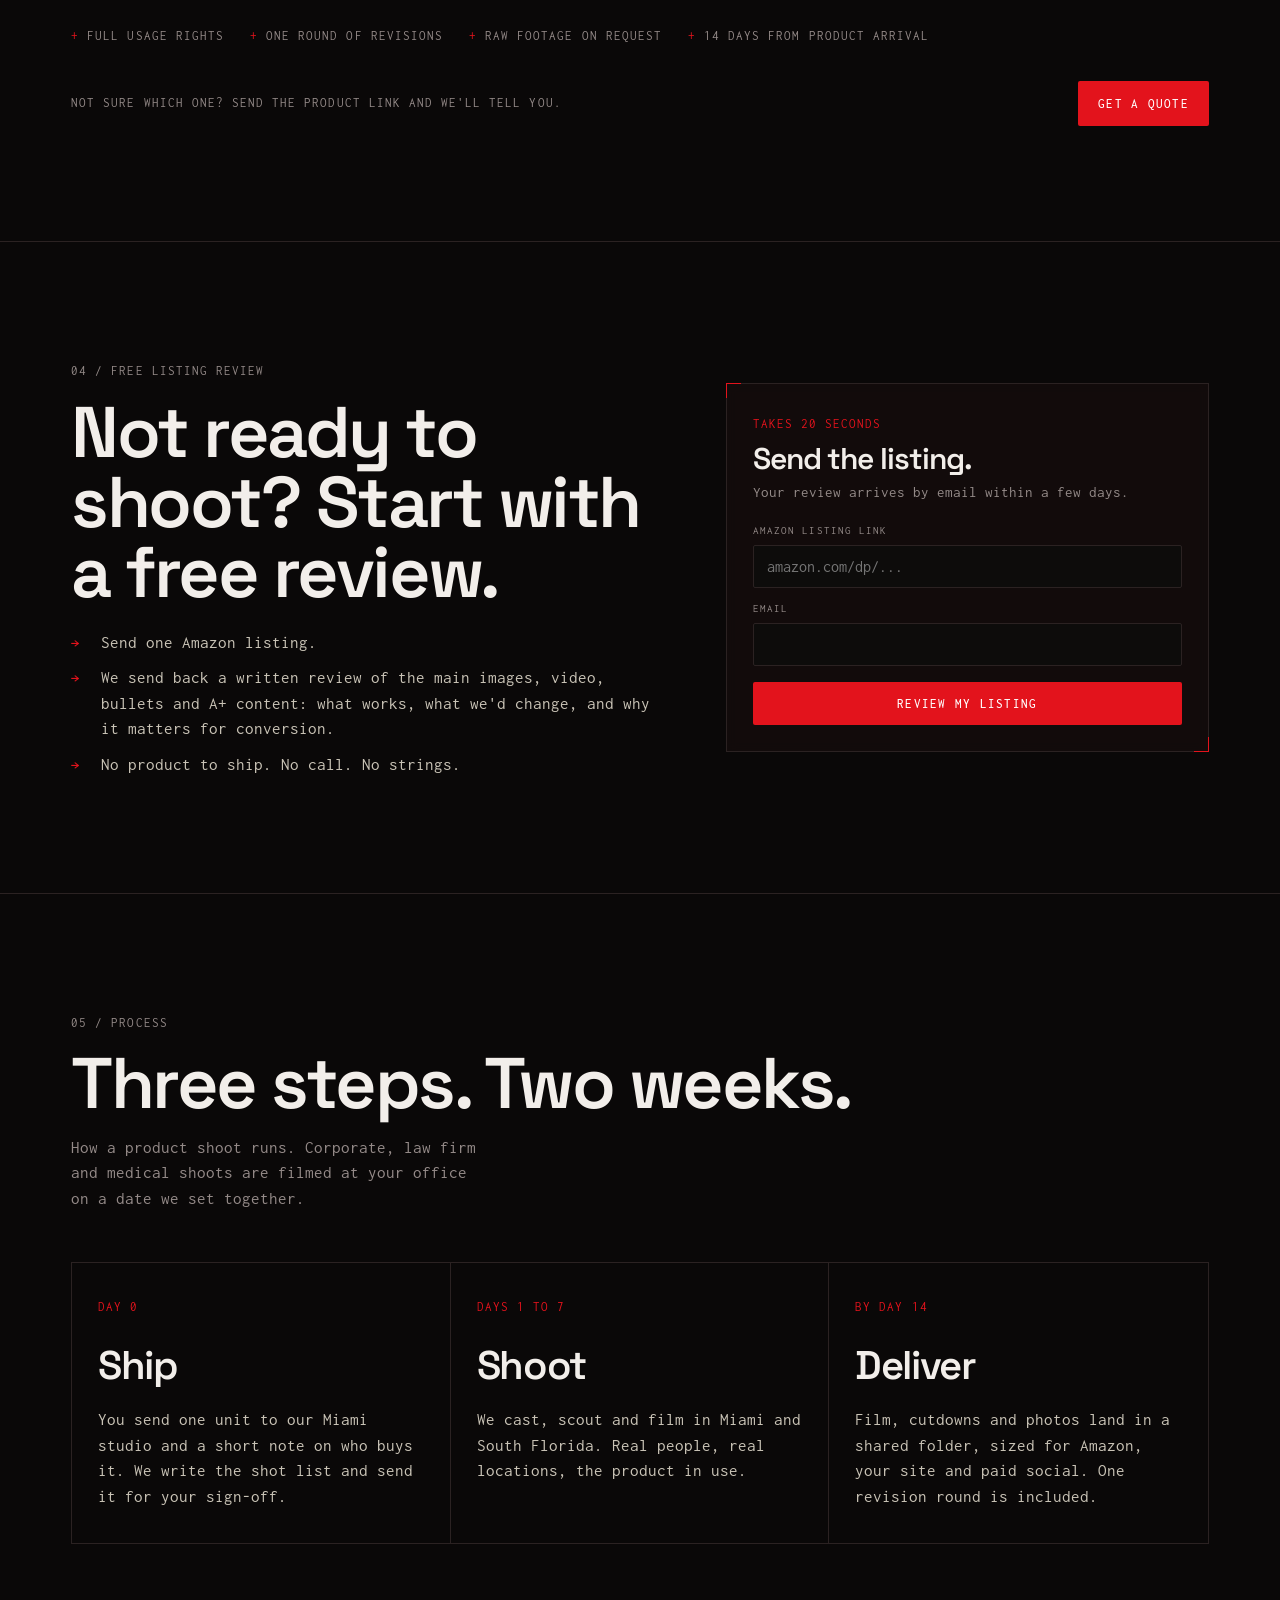
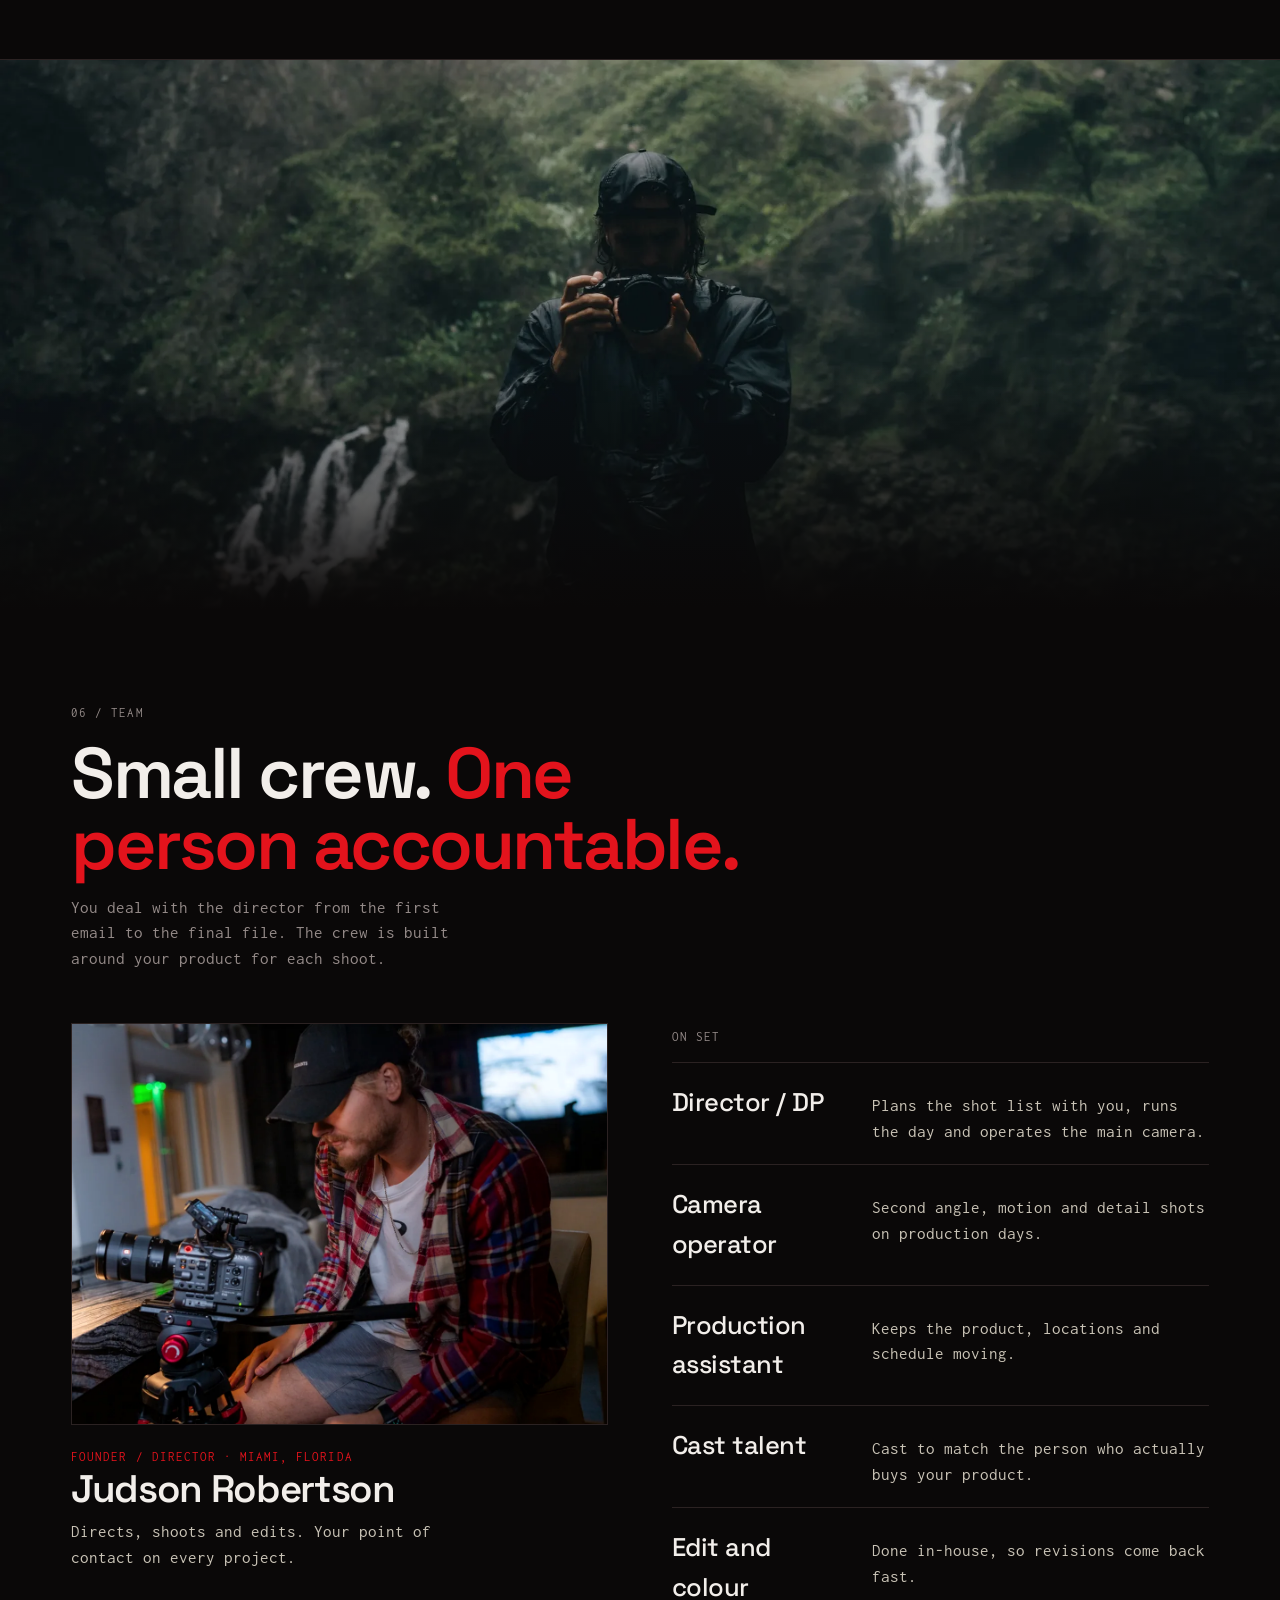
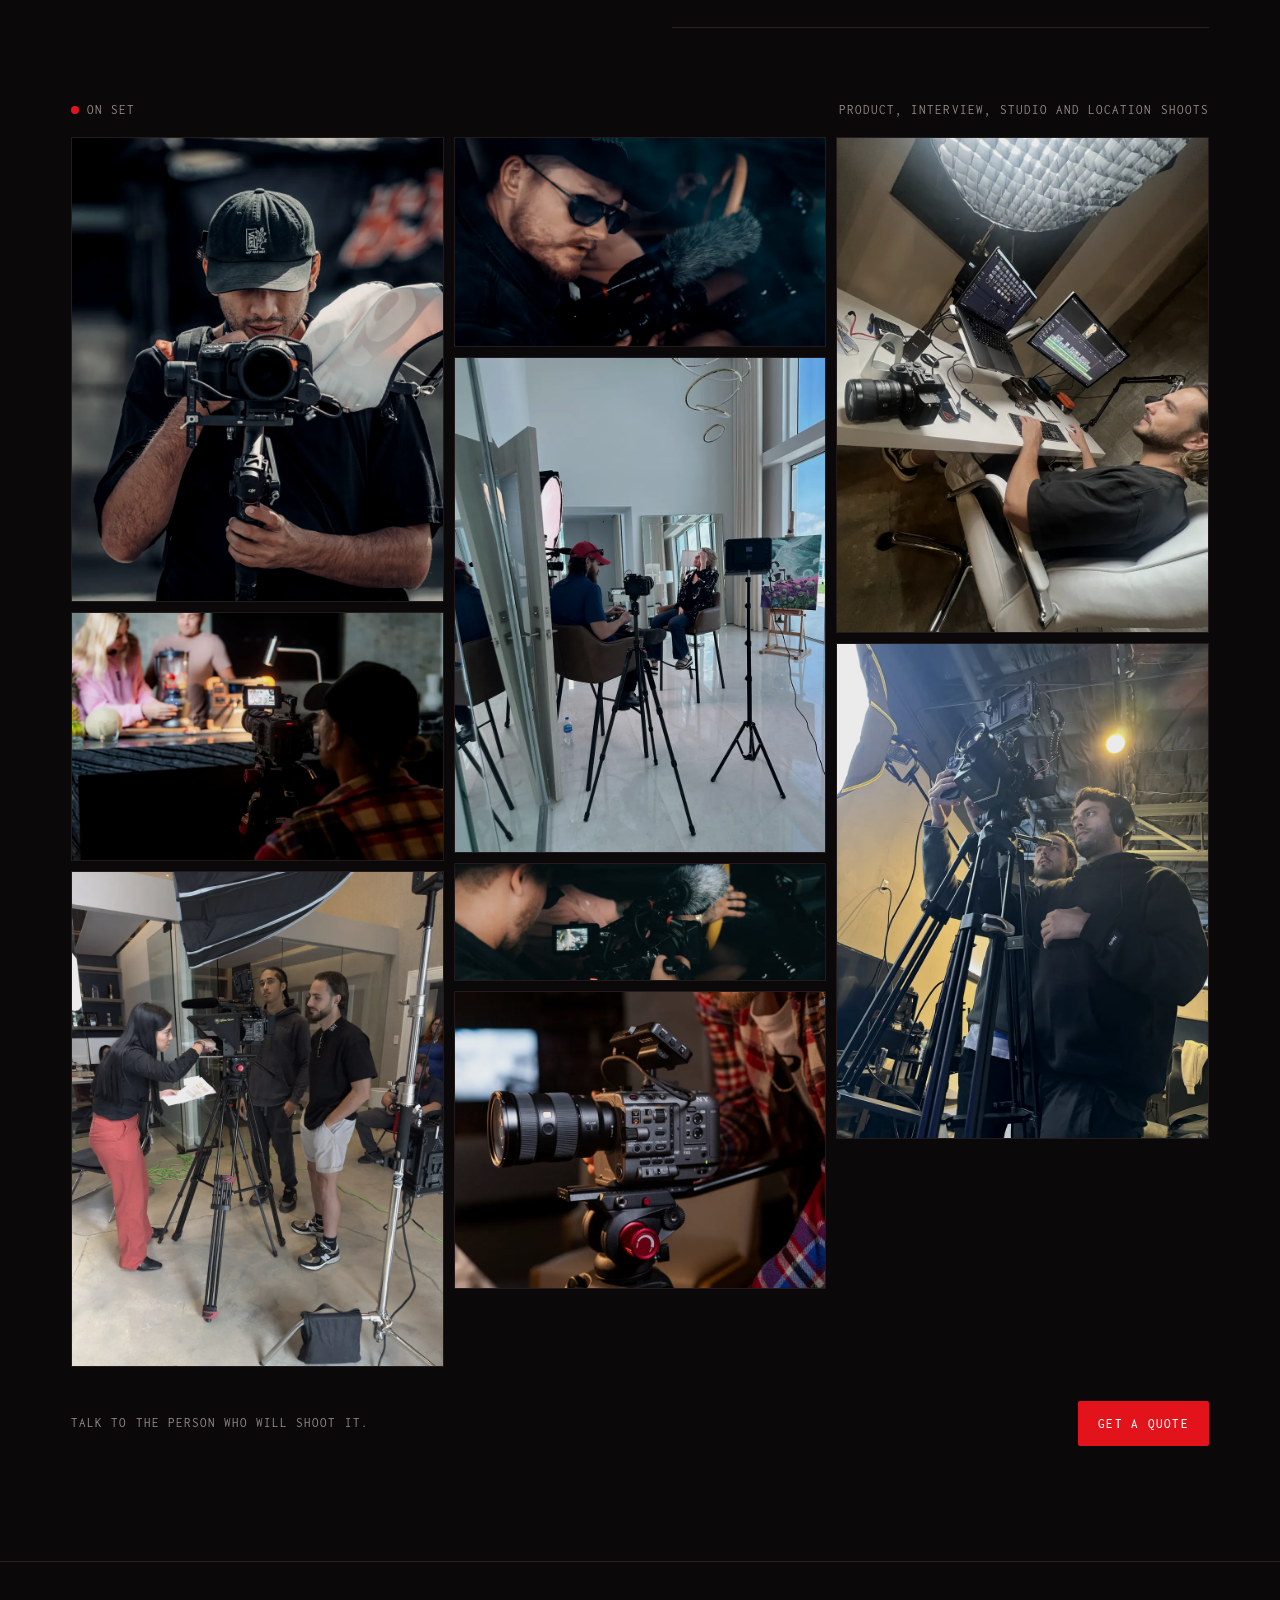
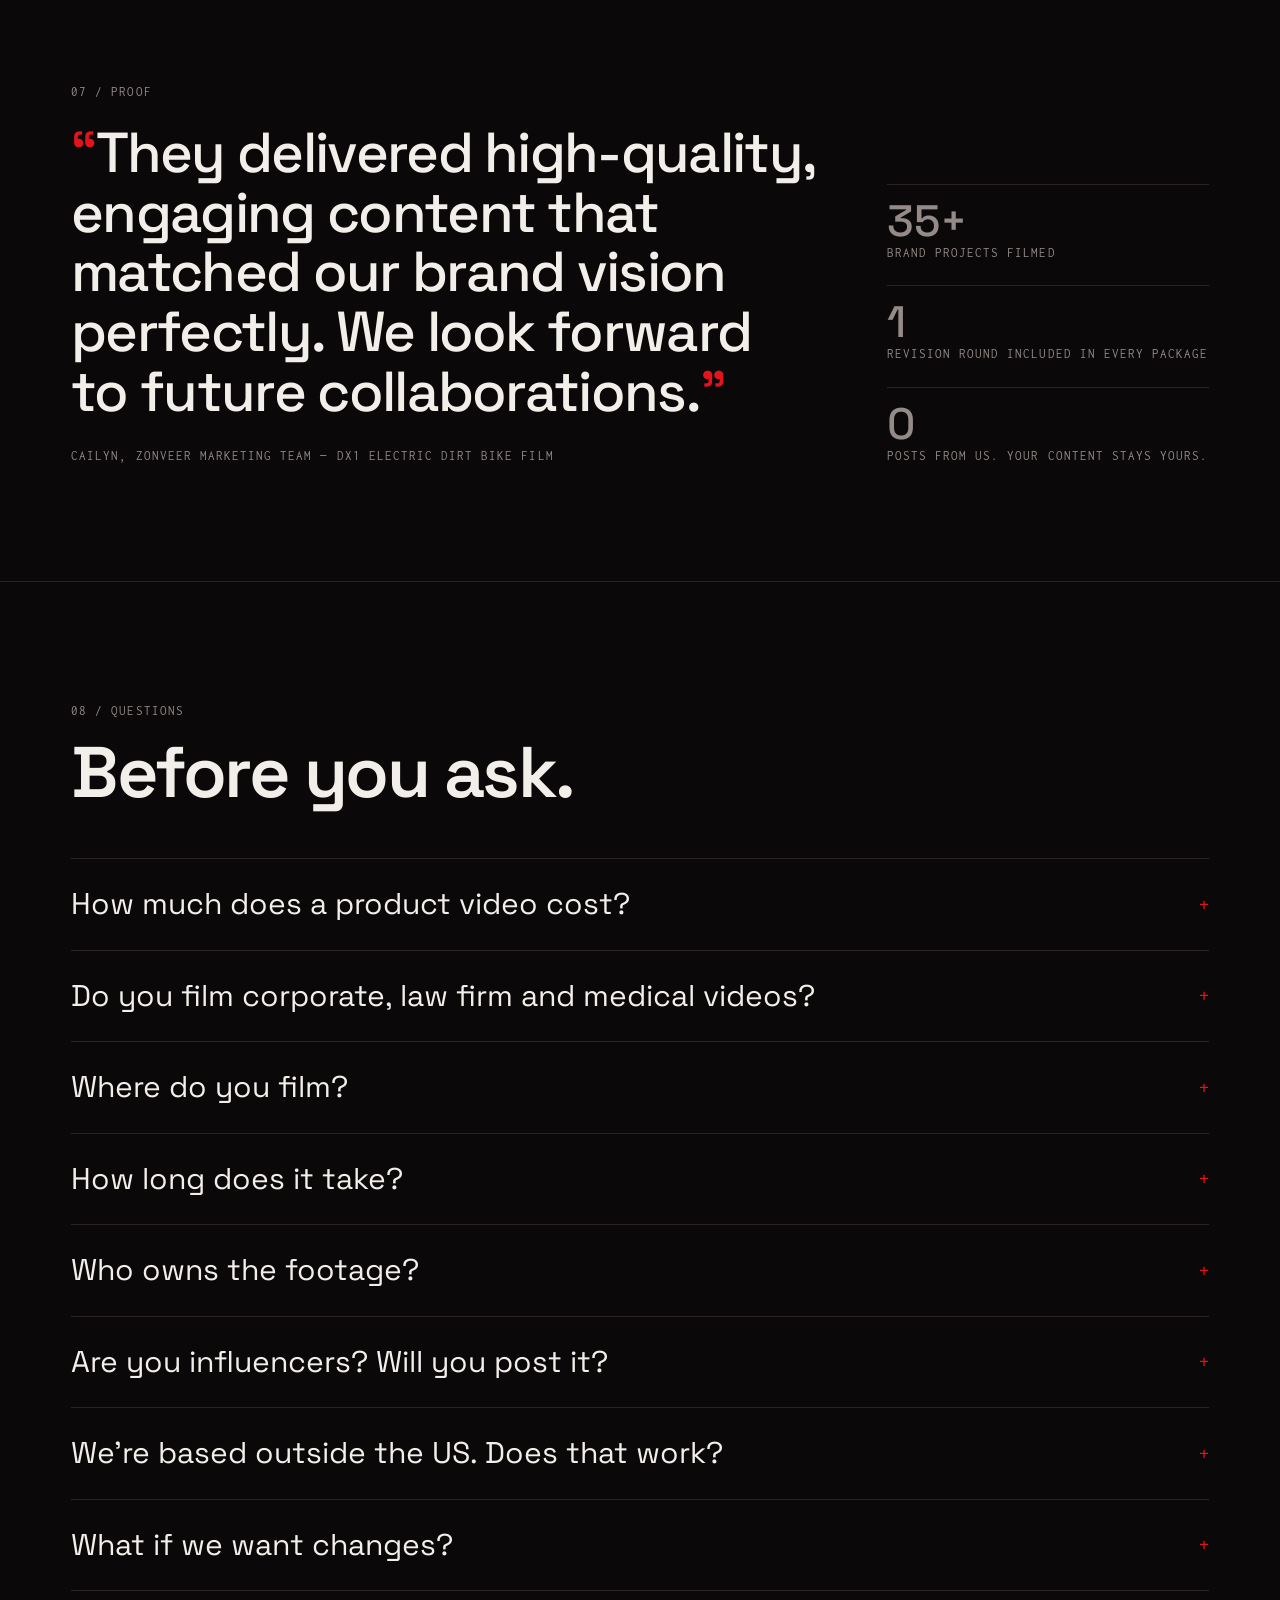
==== commit 9b0c7947: "Add files via upload" ====
--- a/index.html
+++ b/index.html
@@ -788,11 +788,11 @@
     document.body.classList.add('ext');
     films.forEach(function(f){f.querySelector('img').src=f.dataset.yt?'https://i.ytimg.com/vi/'+f.dataset.yt+'/hqdefault.jpg':CDN+f.dataset.th+'-d_960';});
     var bg=document.createElement('iframe');
-    var REEL='809910788',BGQ='?background=1&autoplay=1&muted=1&loop=1&controls=0&title=0&byline=0&portrait=0&dnt=1';
+    var REEL='809910788',BGQ='?h=24340d3521&background=1&autoplay=1&muted=1&loop=1&controls=0&title=0&byline=0&portrait=0&dnt=1';
     bg.src='https://player.vimeo.com/video/'+REEL+BGQ;
     /* if the reel cannot be embedded (privacy setting), fall back to the KingBull film */
     var ps=document.createElement('script');ps.src='https://player.vimeo.com/api/player.js';
-    ps.onload=function(){try{new Vimeo.Player(bg).ready().catch(function(){bg.src='https://player.vimeo.com/video/896634422'+BGQ;})}catch(e){}};
+    ps.onload=function(){try{new Vimeo.Player(bg).ready().catch(function(){bg.src='https://player.vimeo.com/video/896634422'+BGQ.replace('h=24340d3521&','');})}catch(e){}};
     document.head.appendChild(ps);
     bg.allow='autoplay; fullscreen';bg.title='';bg.tabIndex=-1;
     var hb=document.getElementById('heroBg');hb.insertBefore(bg,hb.firstChild);
@@ -837,8 +837,8 @@
     });
   });
   document.getElementById('reelBtn').addEventListener('click',function(){
-    if(!external){window.open('https://vimeo.com/809910788','_blank','noopener');return;}
-    box.innerHTML='<iframe src="https://player.vimeo.com/video/809910788?autoplay=1&title=0&byline=0&portrait=0&dnt=1" allow="autoplay; fullscreen; picture-in-picture" allowfullscreen title="Showreel"></iframe>';
+    if(!external){window.open('https://vimeo.com/809910788/24340d3521','_blank','noopener');return;}
+    box.innerHTML='<iframe src="https://player.vimeo.com/video/809910788?h=24340d3521&autoplay=1&title=0&byline=0&portrait=0&dnt=1" allow="autoplay; fullscreen; picture-in-picture" allowfullscreen title="Showreel"></iframe>';
     player.classList.add('on');document.getElementById('closePlayer').focus();
   });
   document.getElementById('closePlayer').addEventListener('click',closePlayer);
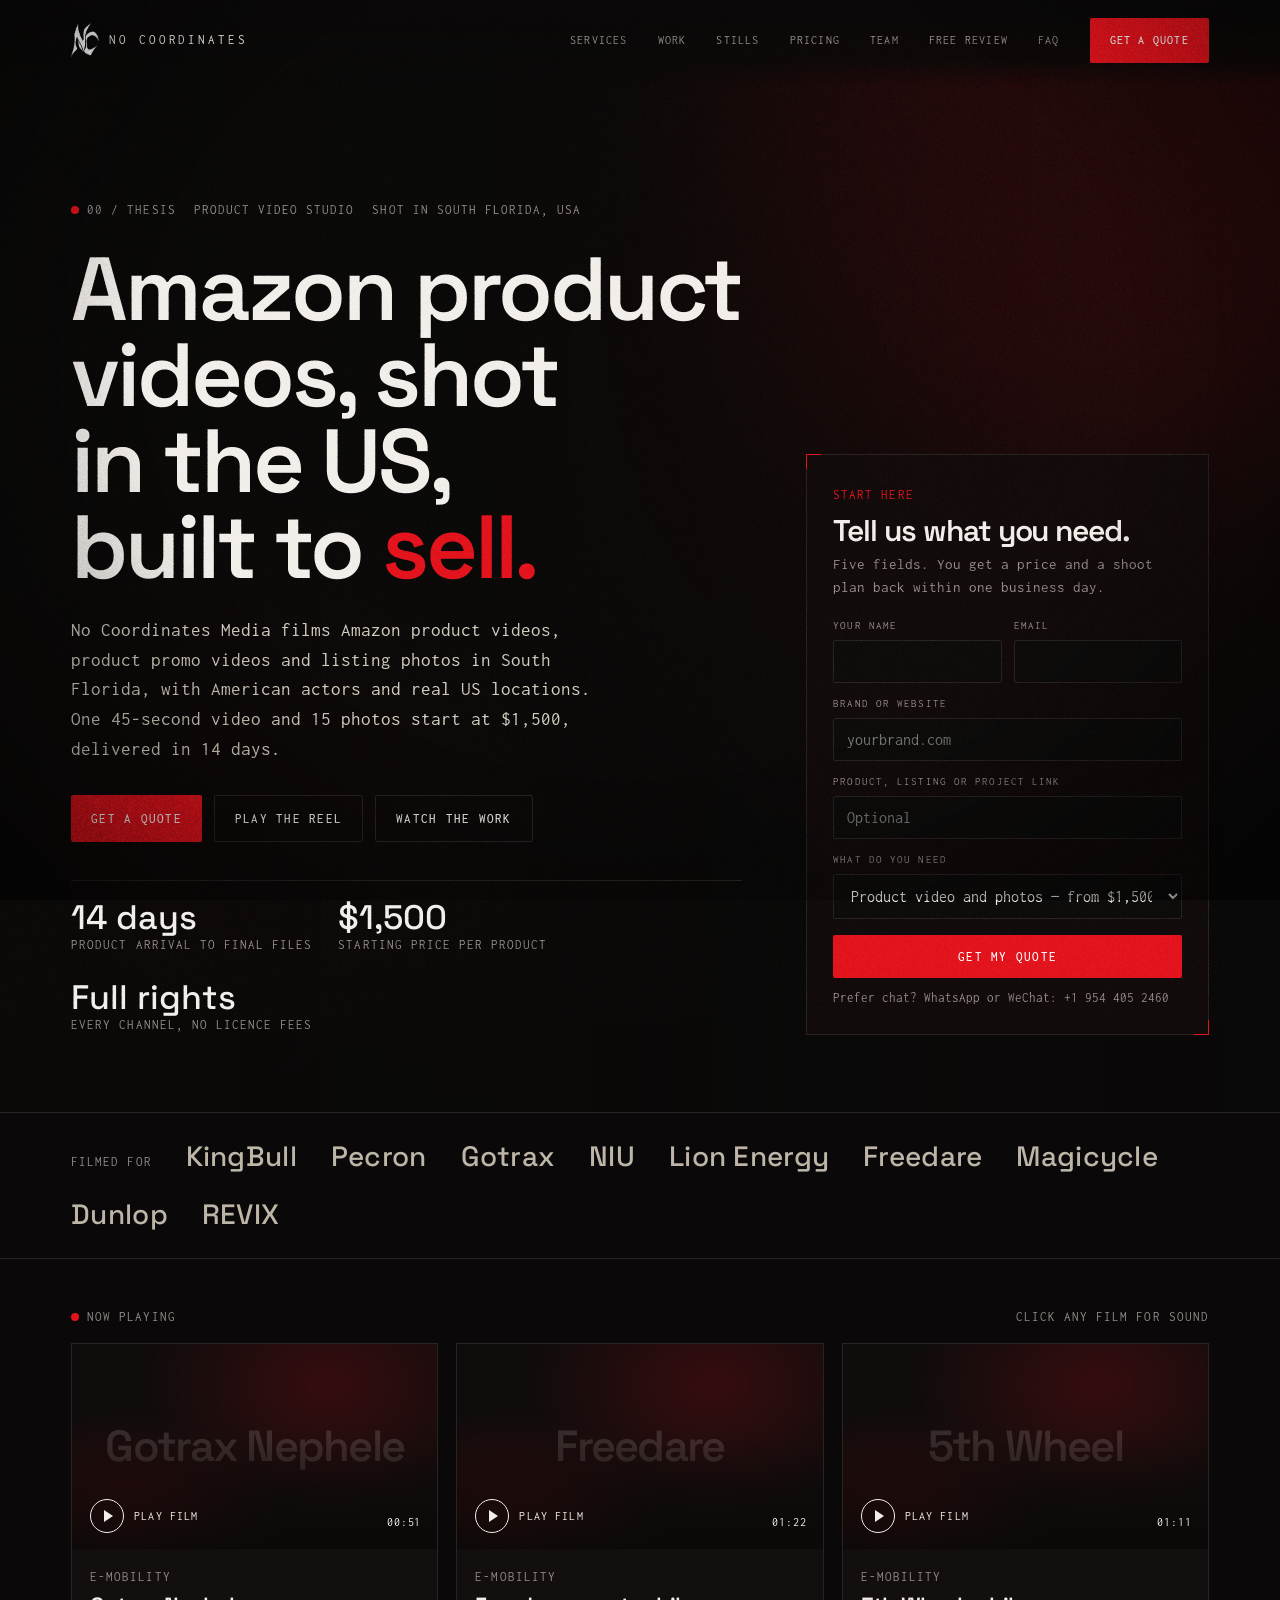
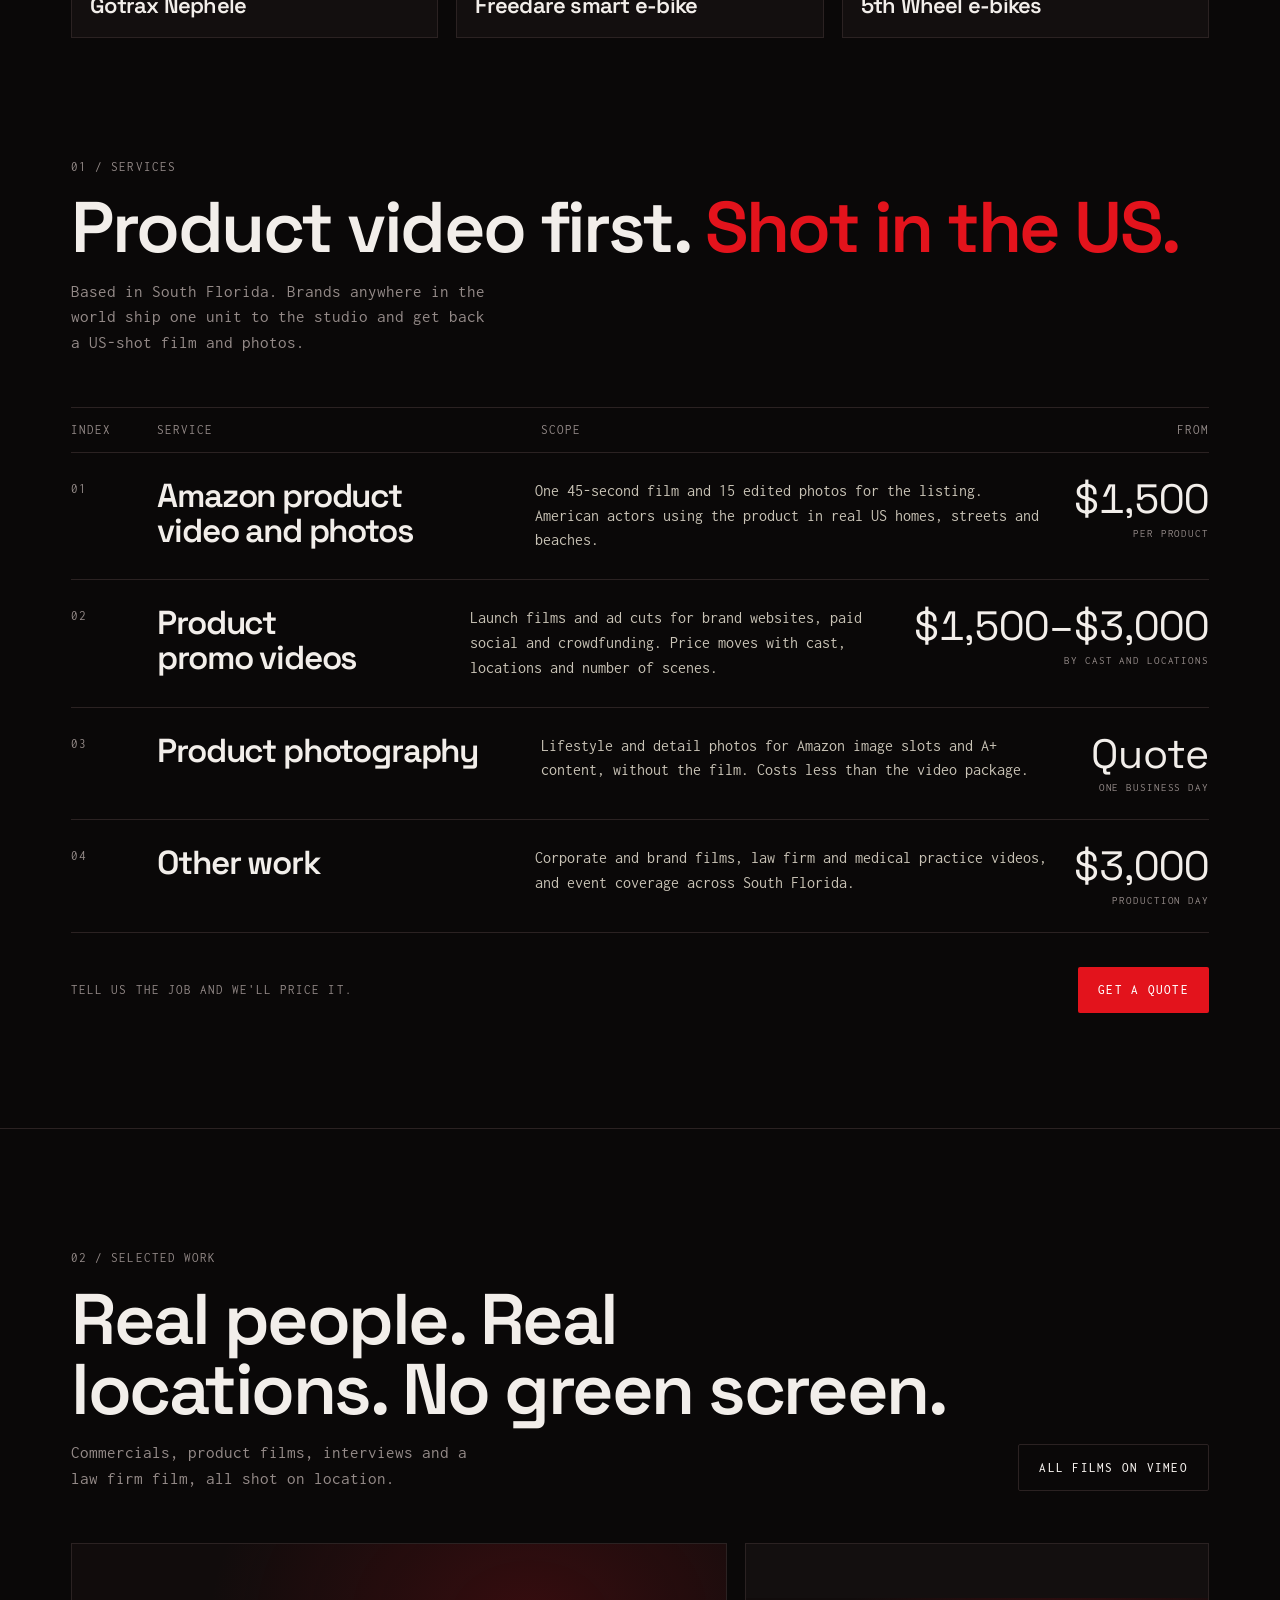
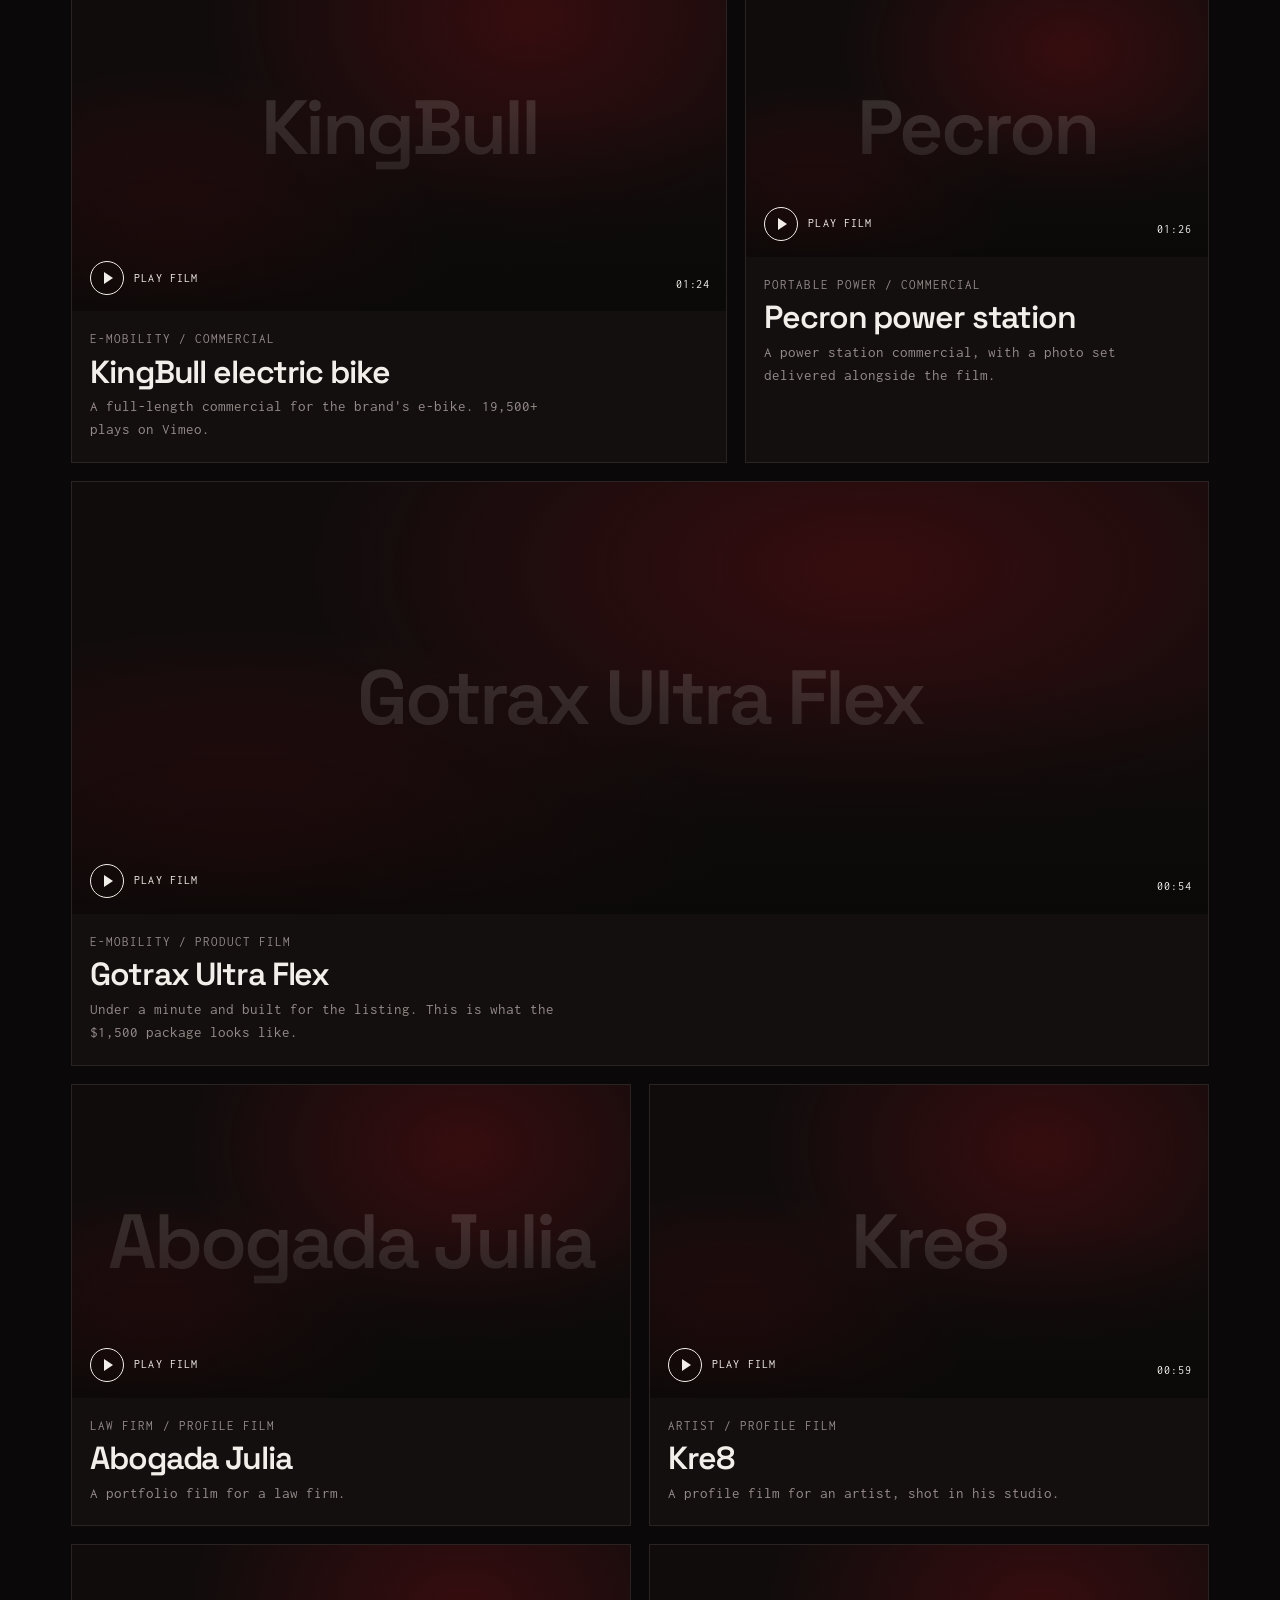
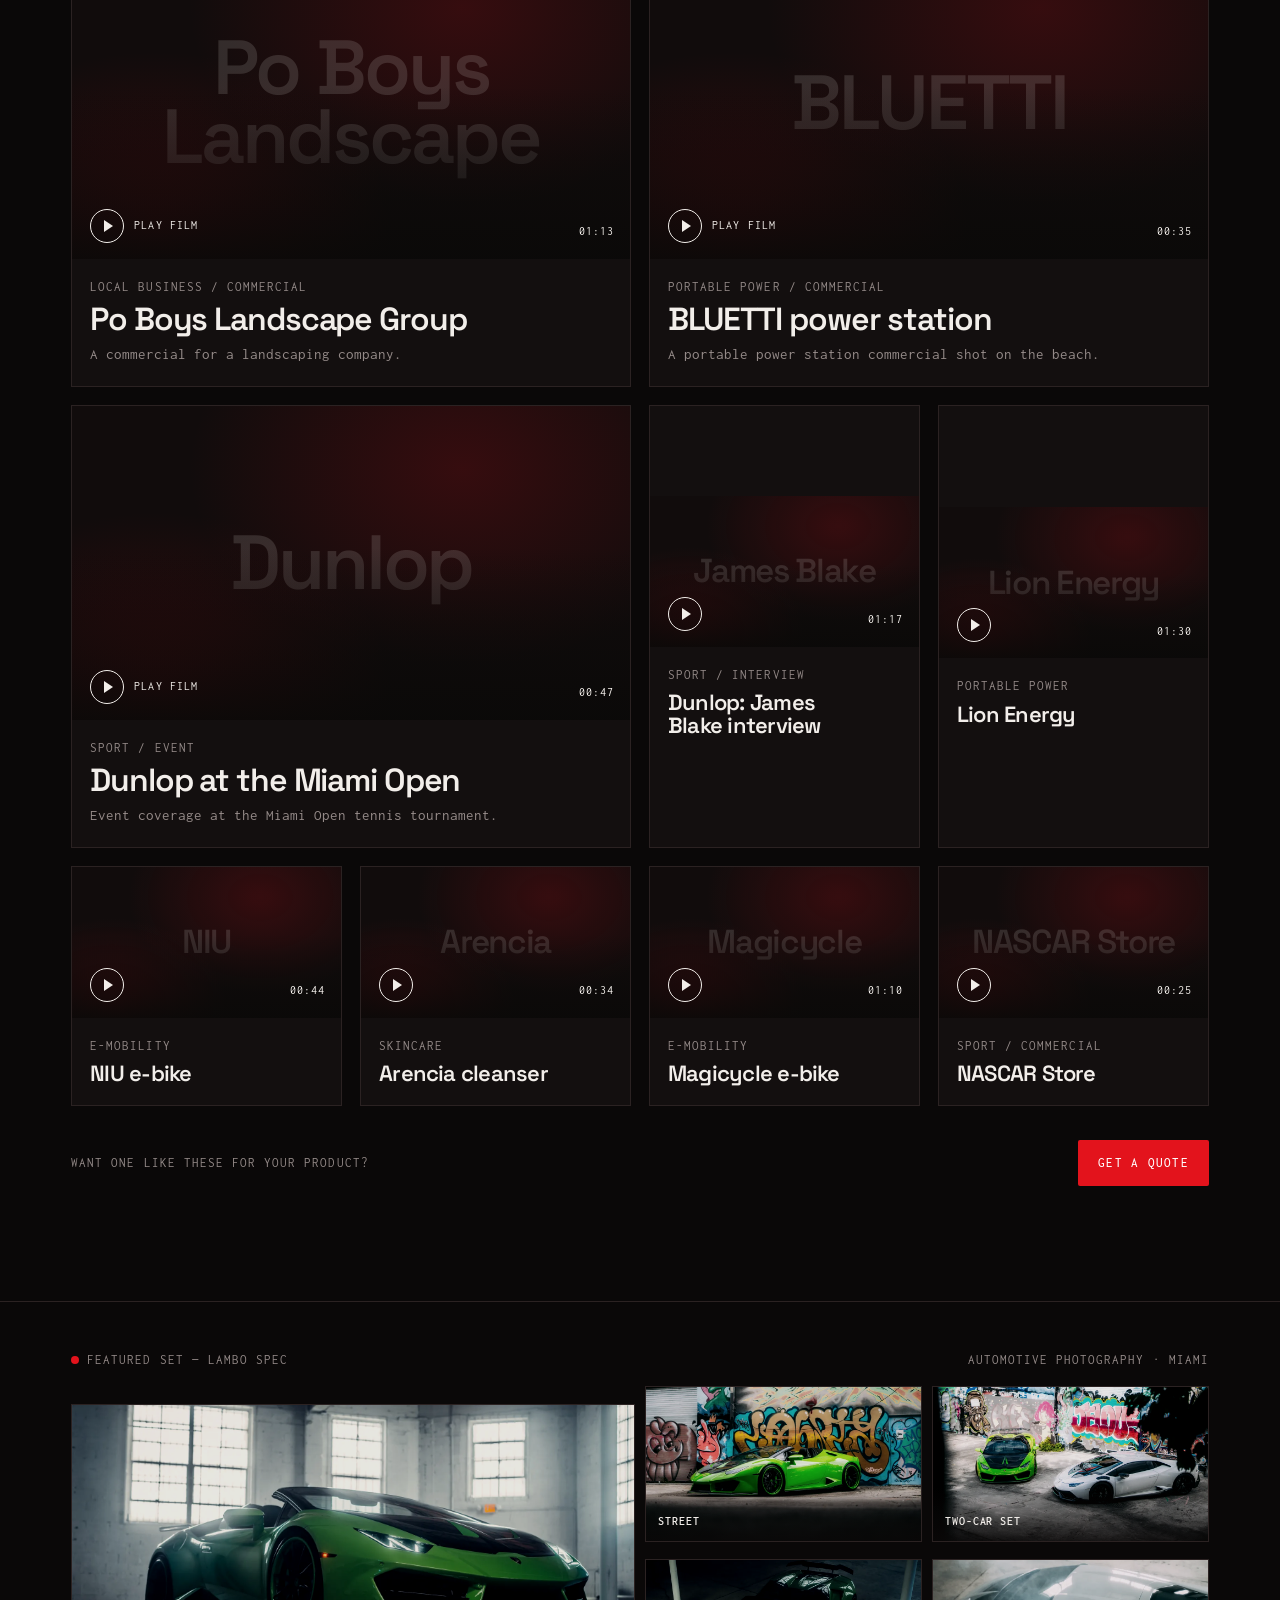
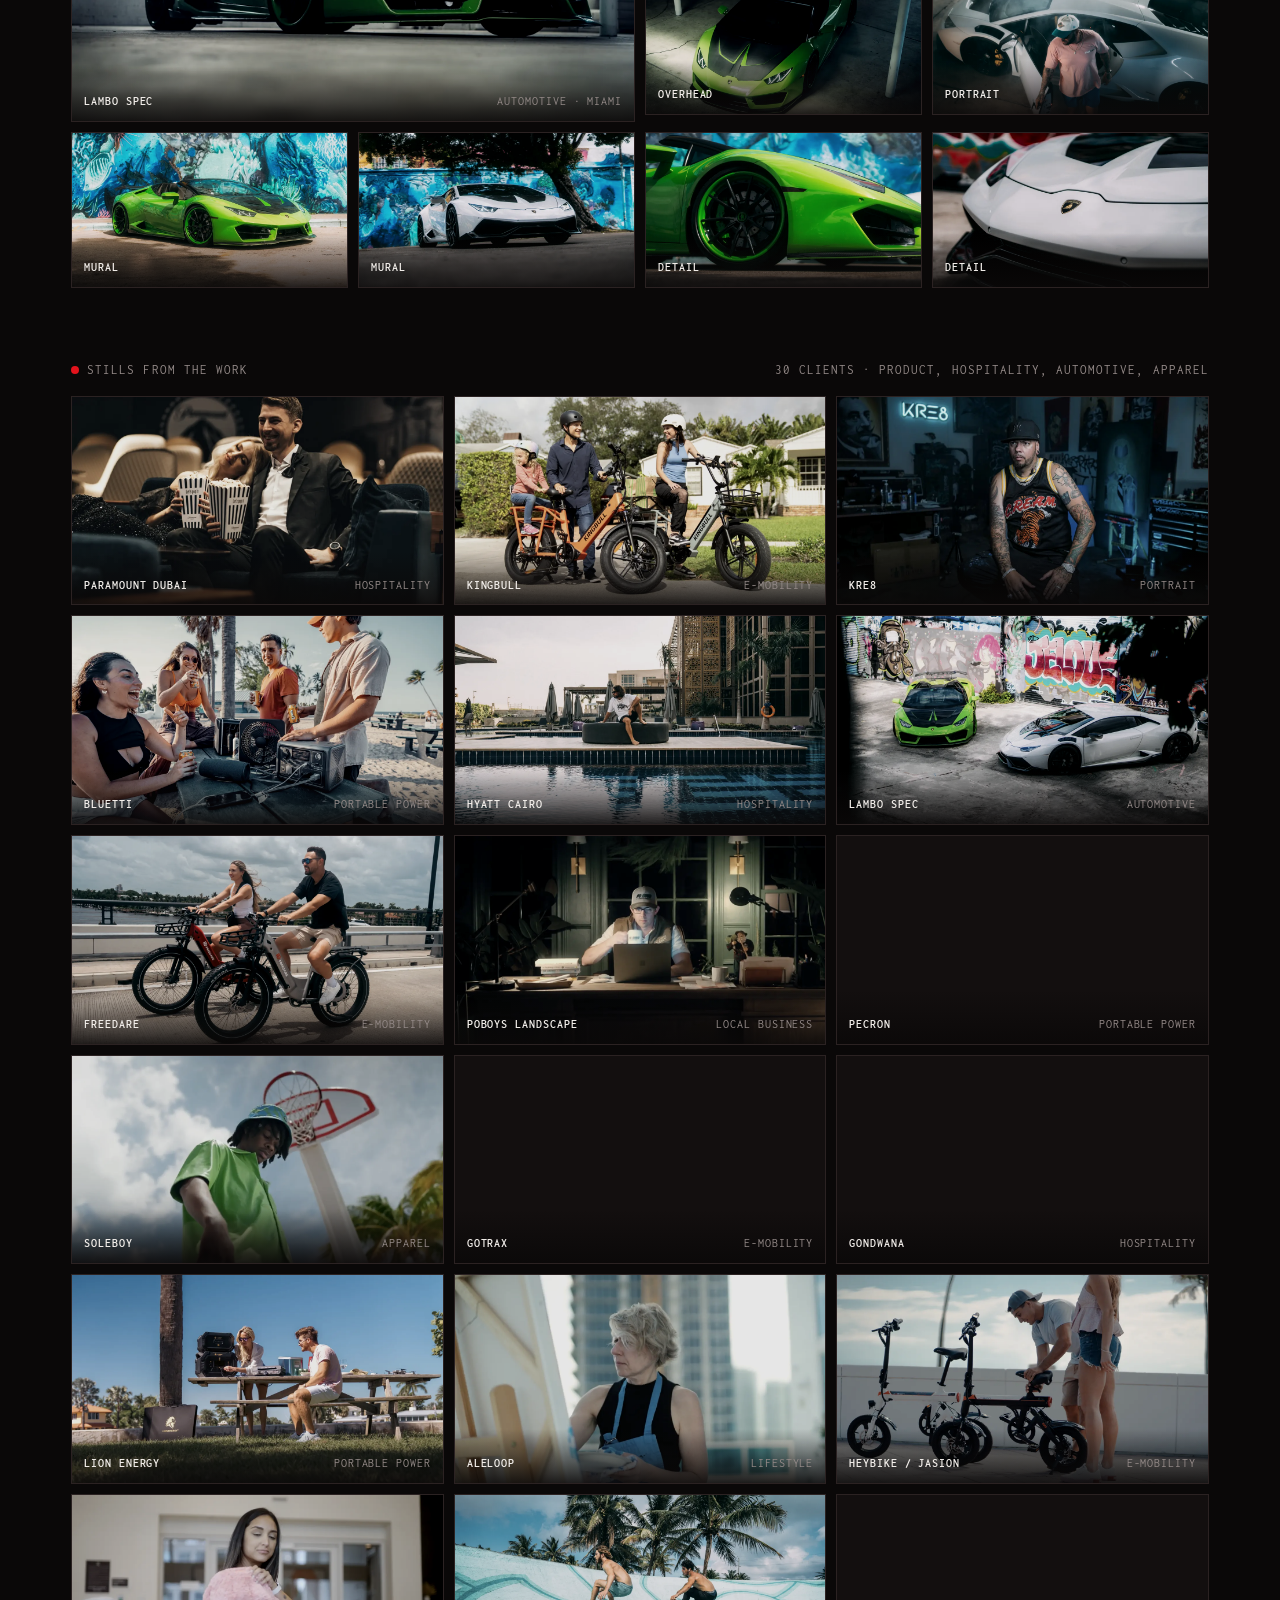
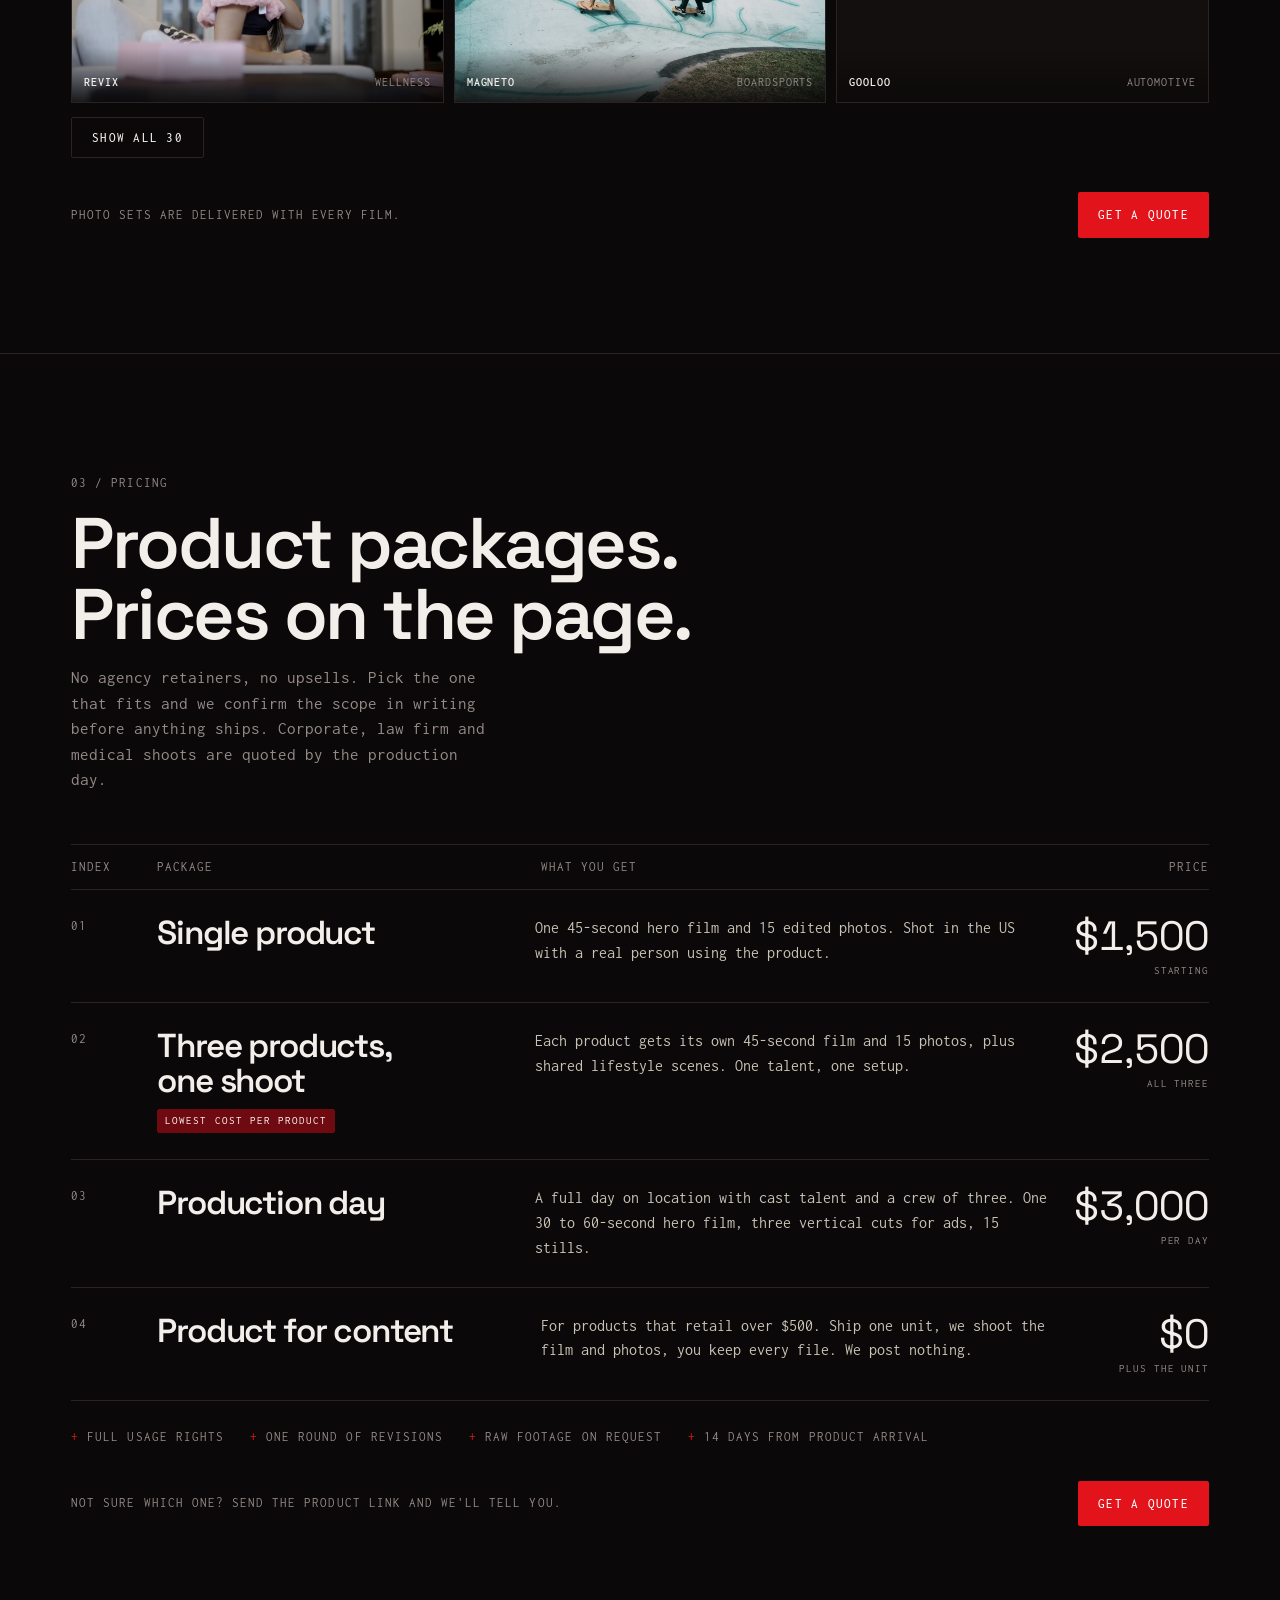
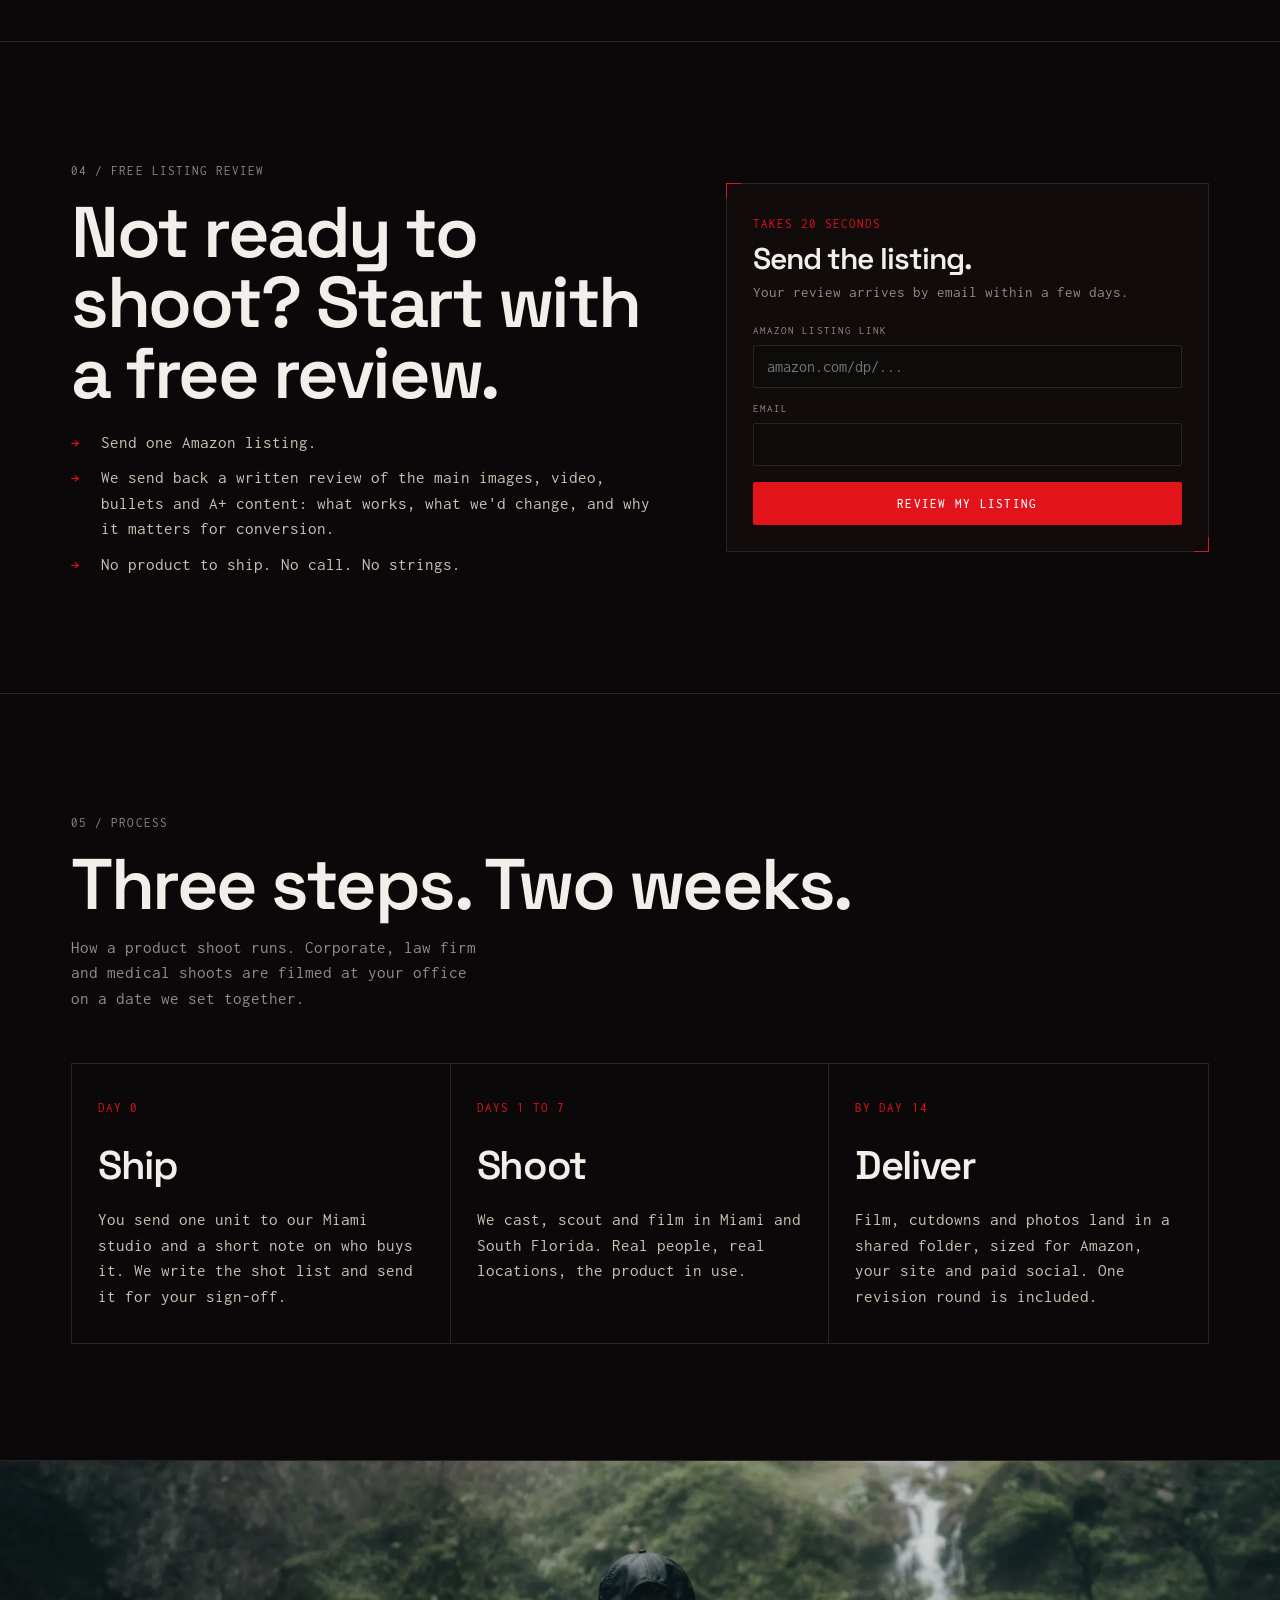
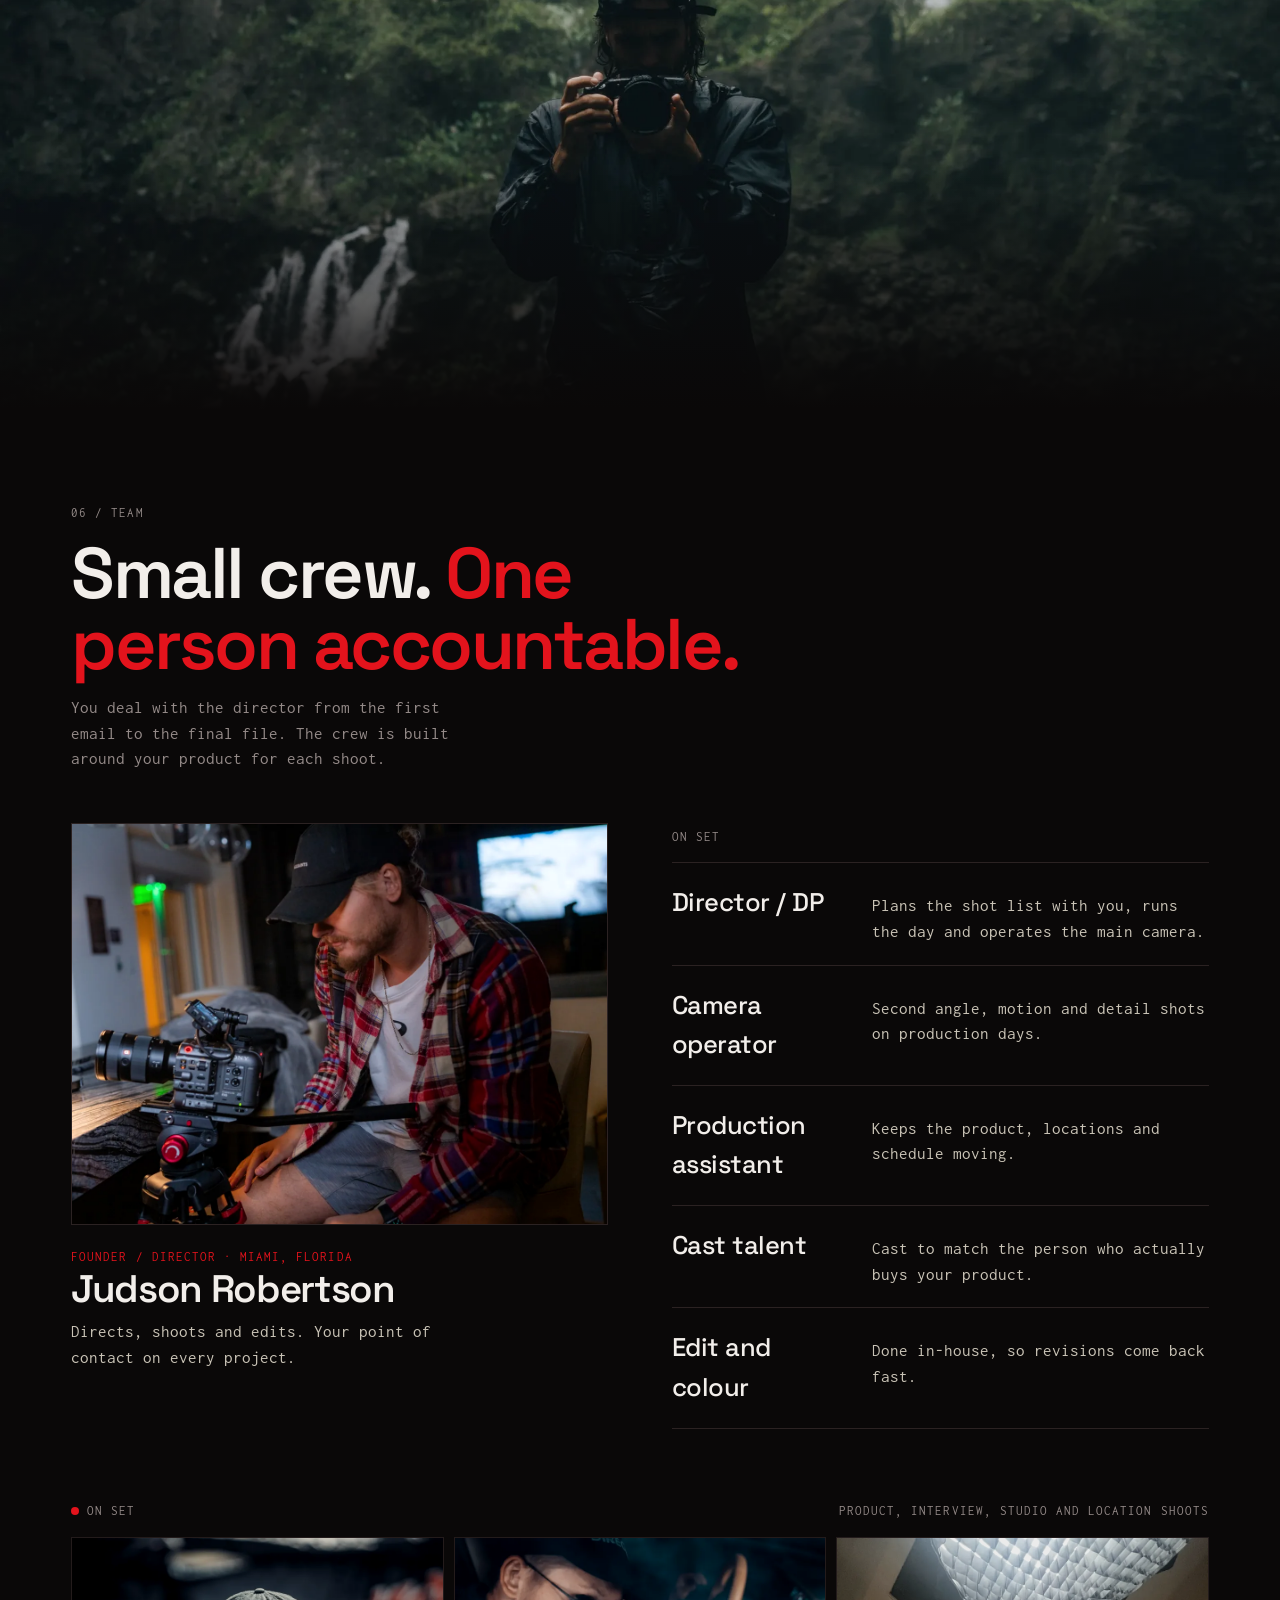
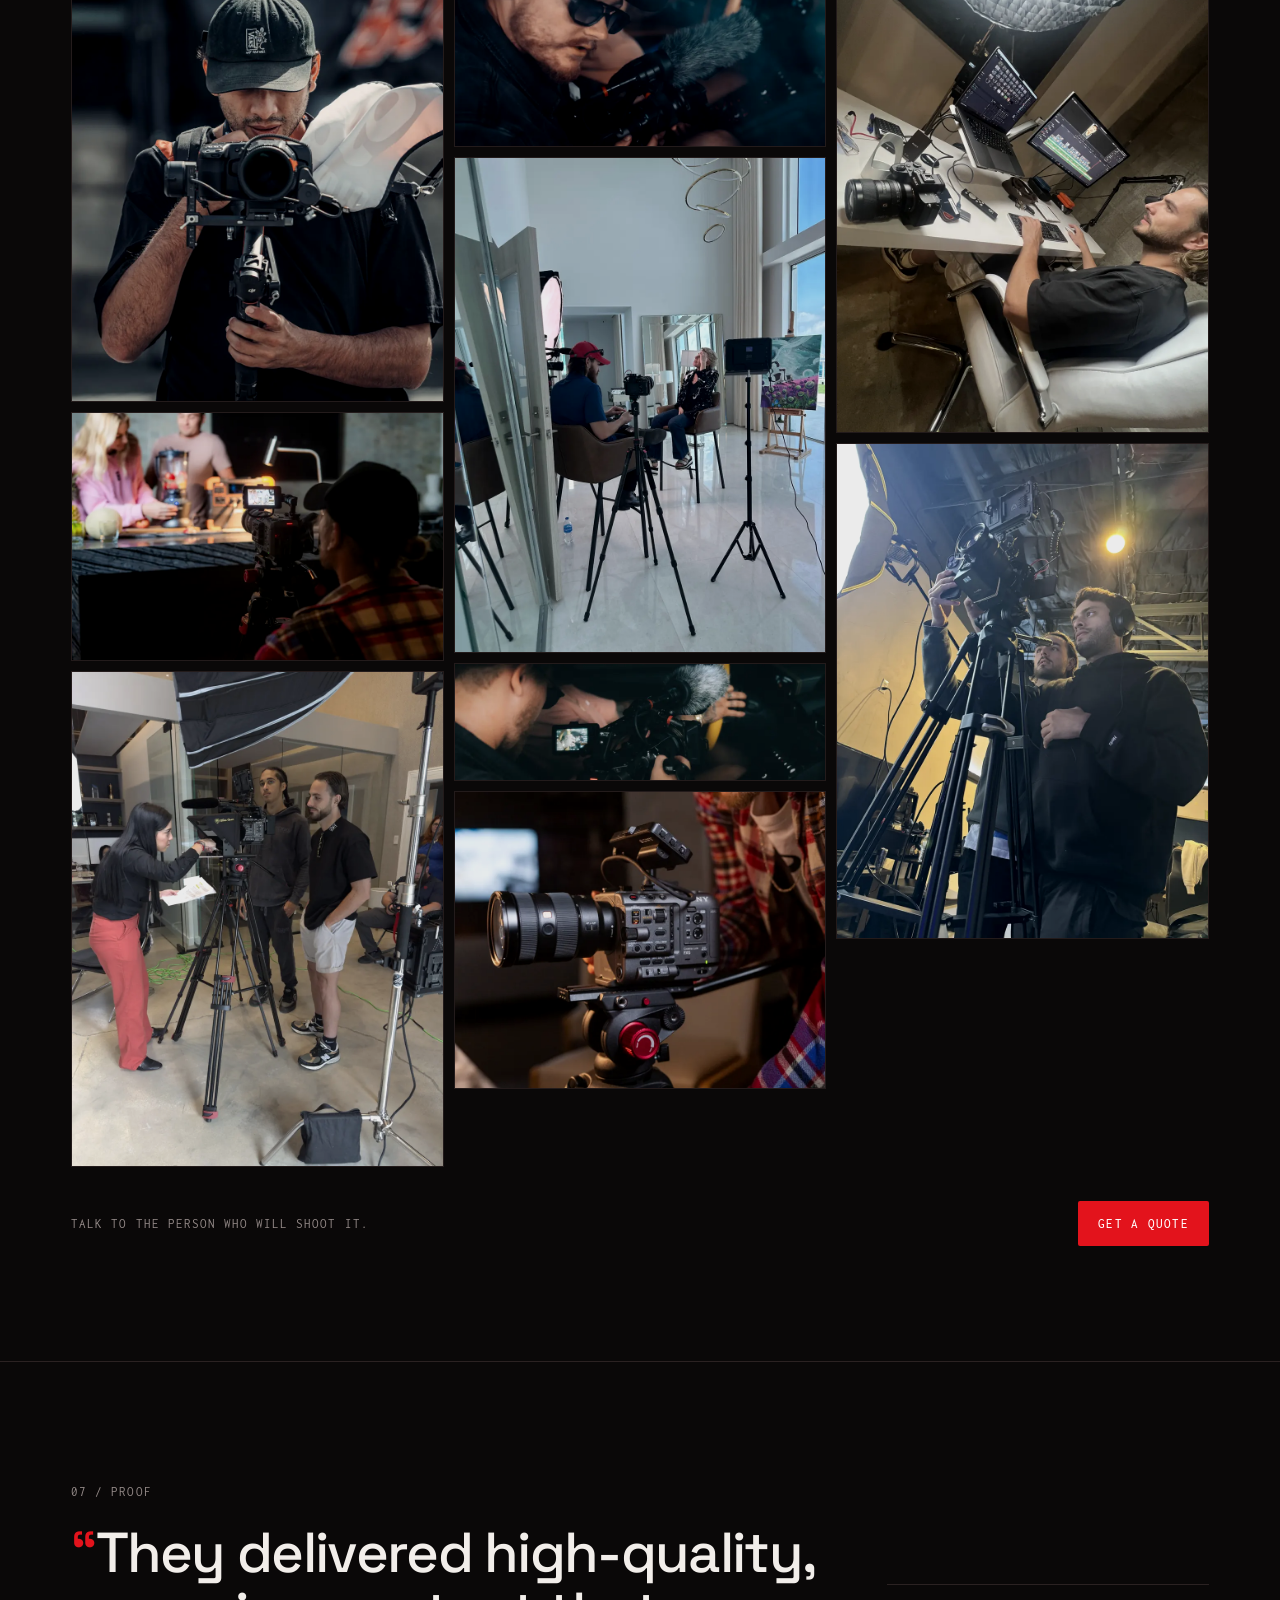
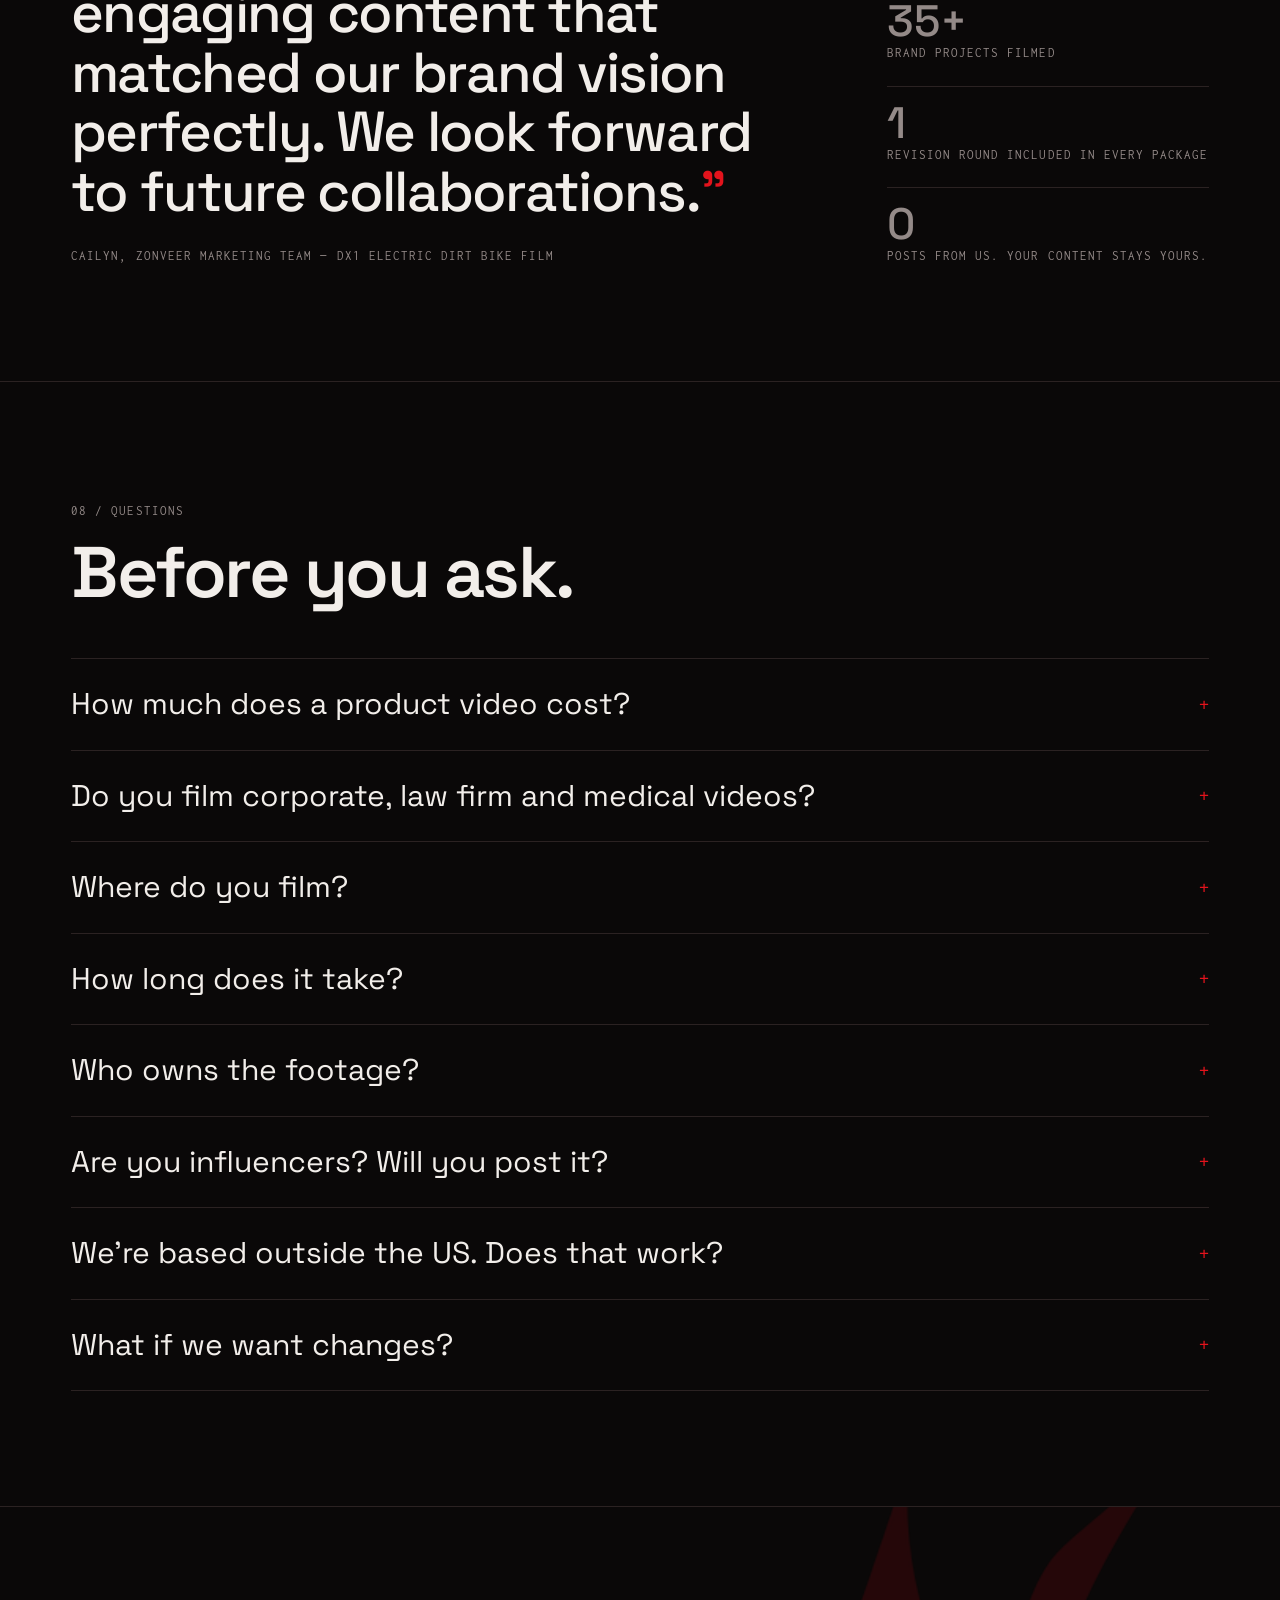
==== commit b7b2e044: "Add files via upload" ====
--- a/index.html
+++ b/index.html
@@ -3,17 +3,17 @@
 <head>
 <meta charset="utf-8">
 <meta name="viewport" content="width=device-width, initial-scale=1">
-<title>Miami &amp; Fort Lauderdale Video Production | No Coordinates</title>
+<title>Amazon Product Video Production, Shot in the US | No Coordinates</title>
 <link rel="canonical" href="https://nocoordinatesmedia.com/">
 <link rel="icon" href="favicon.ico" sizes="any">
 <link rel="icon" type="image/png" sizes="32x32" href="img/icon-32.png">
 <link rel="apple-touch-icon" href="apple-touch-icon.png">
 <meta property="og:image" content="https://nocoordinatesmedia.com/img/og.jpg">
 <meta property="og:type" content="website">
-<meta property="og:title" content="No Coordinates Media — Video production in Miami &amp; Fort Lauderdale">
+<meta property="og:title" content="No Coordinates Media — Amazon product video production, shot in the US">
 <meta property="og:url" content="https://nocoordinatesmedia.com/">
-<meta name="description" content="Video production in Miami and Fort Lauderdale: product films and photos, corporate, law firm and medical practice videos. Prices from $1,500.">
-<script type="application/ld+json">{"@context":"https://schema.org","@type":"Organization","name":"No Coordinates Media","url":"https://nocoordinatesmedia.com/","logo":"https://nocoordinatesmedia.com/img/og.jpg","email":"judson@nocoordinatesmedia.com","telephone":"+1-954-405-2460","description":"Video production studio in South Florida filming product videos and photography, corporate and brand films, and videos for law firms and medical practices.","areaServed":["Miami, FL","Fort Lauderdale, FL","United States"],"founder":{"@type":"Person","name":"Judson Robertson"}}</script>
+<meta name="description" content="US-based Amazon product video and photography with American actors and real South Florida locations. One video and 15 photos from $1,500.">
+<script type="application/ld+json">{"@context":"https://schema.org","@type":"Organization","name":"No Coordinates Media","url":"https://nocoordinatesmedia.com/","logo":"https://nocoordinatesmedia.com/img/og.jpg","email":"judson@nocoordinatesmedia.com","telephone":"+1-954-405-2460","description":"US-based product video production studio in South Florida filming Amazon product videos, product promo videos and listing photography with American actors and real US locations.","areaServed":["Miami, FL","Fort Lauderdale, FL","United States"],"founder":{"@type":"Person","name":"Judson Robertson"}}</script>
 <link rel="preconnect" href="https://fonts.googleapis.com">
 <link rel="preconnect" href="https://fonts.gstatic.com" crossorigin>
 <link href="https://fonts.googleapis.com/css2?family=Space+Grotesk:wght@400;500;600;700&family=Inconsolata:wght@400;500;600&display=swap" rel="stylesheet">
@@ -323,11 +323,11 @@
     <div>
       <div class="slate mono">
         <span><i class="rec"></i>00 / Thesis</span>
-        <span>Video production studio</span>
-        <span>Miami · Fort Lauderdale</span>
-      </div>
-      <h1>Video production in Miami &amp; Fort Lauderdale, built to <em>sell.</em></h1>
-      <p class="lede">No Coordinates Media films product videos and photos, corporate and brand films, and client-facing videos for law firms and medical practices. One crew, prices on the page, and product films delivered in 14 days.</p>
+        <span>Product video studio</span>
+        <span>Shot in South Florida, USA</span>
+      </div>
+      <h1>Amazon product videos, shot in the US, built to <em>sell.</em></h1>
+      <p class="lede">No Coordinates Media films Amazon product videos, product promo videos and listing photos in South Florida, with American actors and real US locations. One 45-second video and 15 photos start at $1,500, delivered in 14 days.</p>
       <div class="hero-cta">
         <a class="btn" href="#brief">Get a quote</a>
         <button class="btn ghost" id="reelBtn" type="button">Play the reel</button>
@@ -403,41 +403,35 @@
     <div class="head">
       <div>
         <span class="mono">01 / Services</span>
-        <h2>One studio. <em class="tally">Five kinds of work.</em></h2>
-        <p>Based in South Florida and filming across Miami-Dade and Broward. Brands outside the area ship the product to us.</p>
+        <h2>Product video first. <em class="tally">Shot in the US.</em></h2>
+        <p>Based in South Florida. Brands anywhere in the world ship one unit to the studio and get back a US-shot film and photos.</p>
       </div>
     </div>
     <div class="table">
       <div class="rowp th mono"><span>Index</span><span>Service</span><span>Scope</span><span style="text-align:right">From</span></div>
       <div class="rowp">
         <span class="mono">01</span>
-        <h3>Product video and photography</h3>
-        <p>Films and photo sets for Amazon listings, brand websites and paid social. Real people using the product, shot in the US.</p>
+        <h3>Amazon product video and photos</h3>
+        <p>One 45-second film and 15 edited photos for the listing. American actors using the product in real US homes, streets and beaches.</p>
         <div class="price">$1,500<small>per product</small></div>
       </div>
       <div class="rowp">
         <span class="mono">02</span>
-        <h3>Corporate and brand films</h3>
-        <p>Company stories, founder interviews, recruiting films, event recaps and commercials. Filmed at your office or on location.</p>
-        <div class="price">$3,000<small>production day</small></div>
+        <h3>Product promo videos</h3>
+        <p>Launch films and ad cuts for brand websites, paid social and crowdfunding. Price moves with cast, locations and number of scenes.</p>
+        <div class="price">$1,500–$3,000<small>by cast and locations</small></div>
       </div>
       <div class="rowp">
         <span class="mono">03</span>
-        <h3>Law firm videos</h3>
-        <p>Attorney profiles, practice-area explainers, client testimonials and firm overview films for your website and intake pages.</p>
+        <h3>Product photography</h3>
+        <p>Lifestyle and detail photos for Amazon image slots and A+ content, without the film. Costs less than the video package.</p>
         <div class="price">Quote<small>one business day</small></div>
       </div>
       <div class="rowp">
         <span class="mono">04</span>
-        <h3>Medical practice videos</h3>
-        <p>Doctor introductions, service and procedure explainers, office tours and patient stories, scheduled around clinic hours.</p>
-        <div class="price">Quote<small>one business day</small></div>
-      </div>
-      <div class="rowp">
-        <span class="mono">05</span>
-        <h3>Website and social video</h3>
-        <p>Homepage films, about-us videos and vertical cuts for Instagram, TikTok and ads, planned as one shoot.</p>
-        <div class="price">Quote<small>one business day</small></div>
+        <h3>Other work</h3>
+        <p>Corporate and brand films, law firm and medical practice videos, and event coverage across South Florida.</p>
+        <div class="price">$3,000<small>production day</small></div>
       </div>
     </div>
     <div class="after"><span class="mono">Tell us the job and we'll price it.</span><a class="btn" href="#brief">Get a quote</a></div>
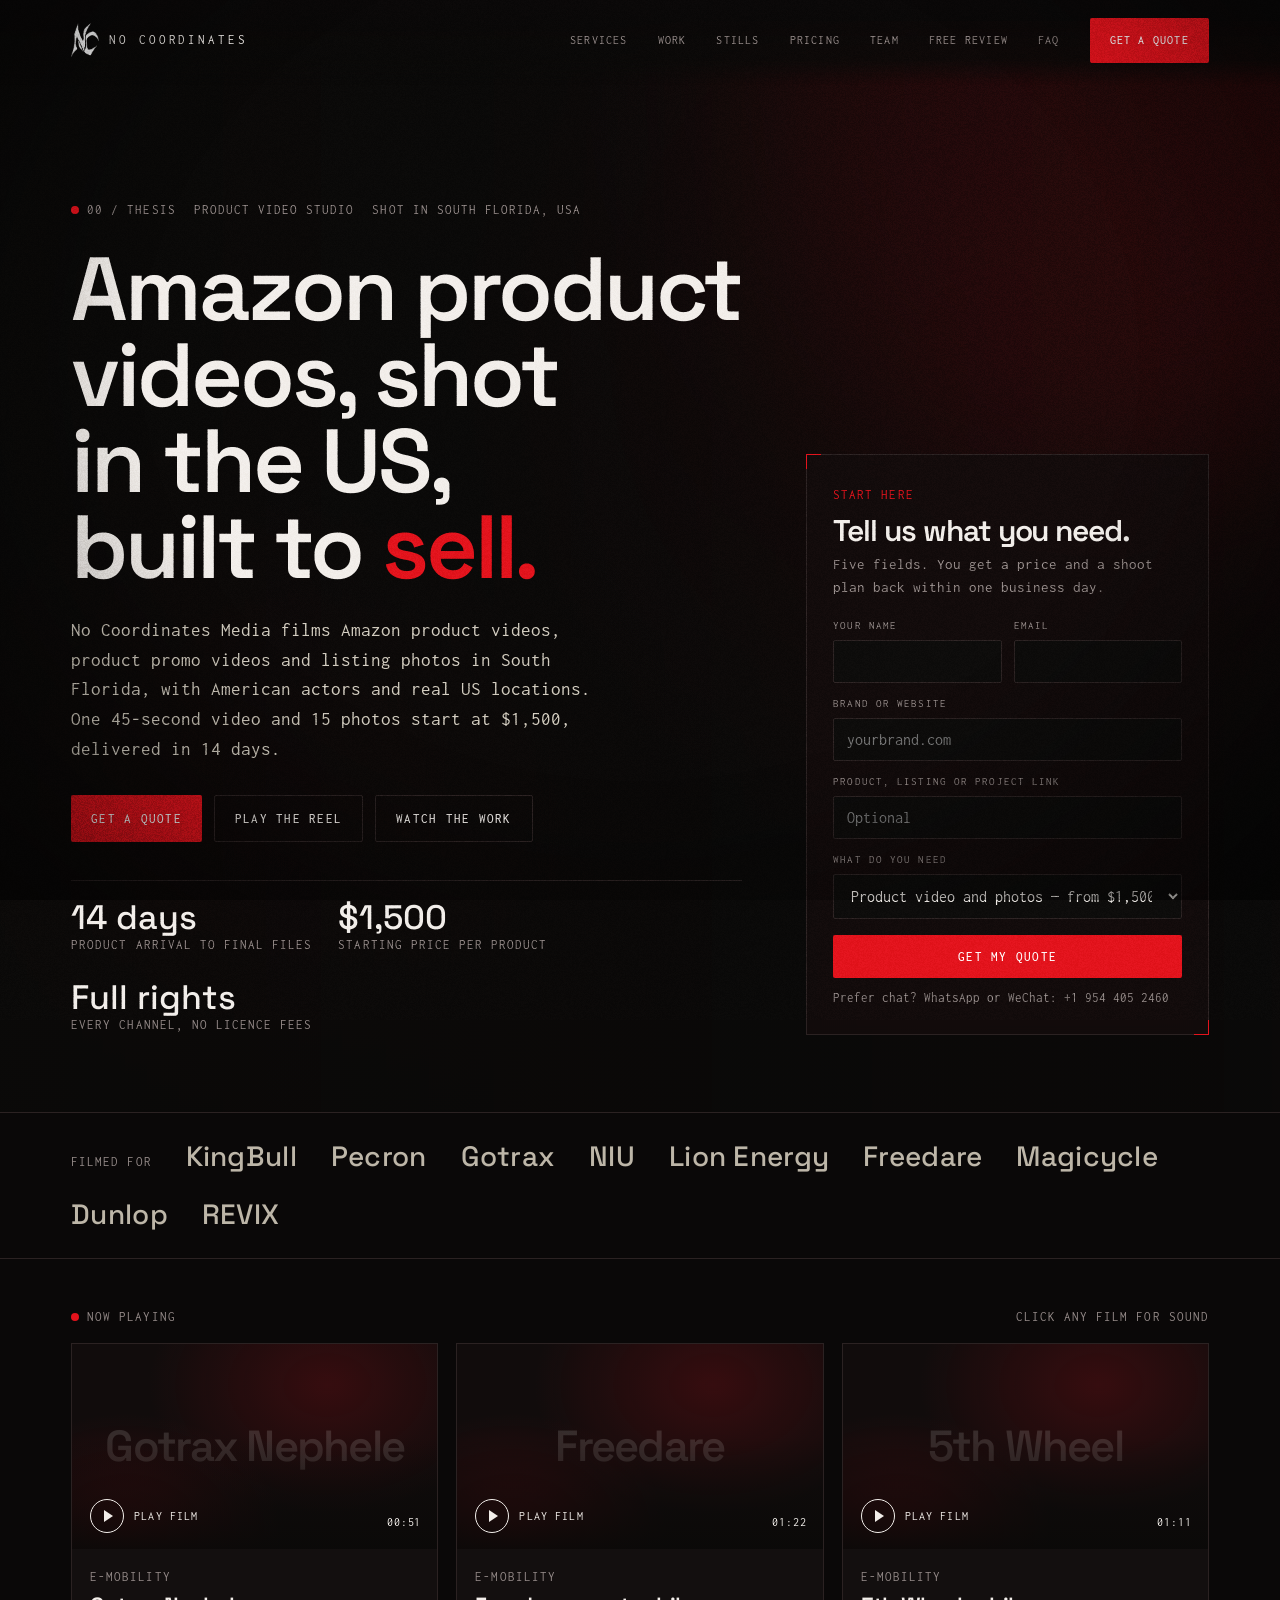
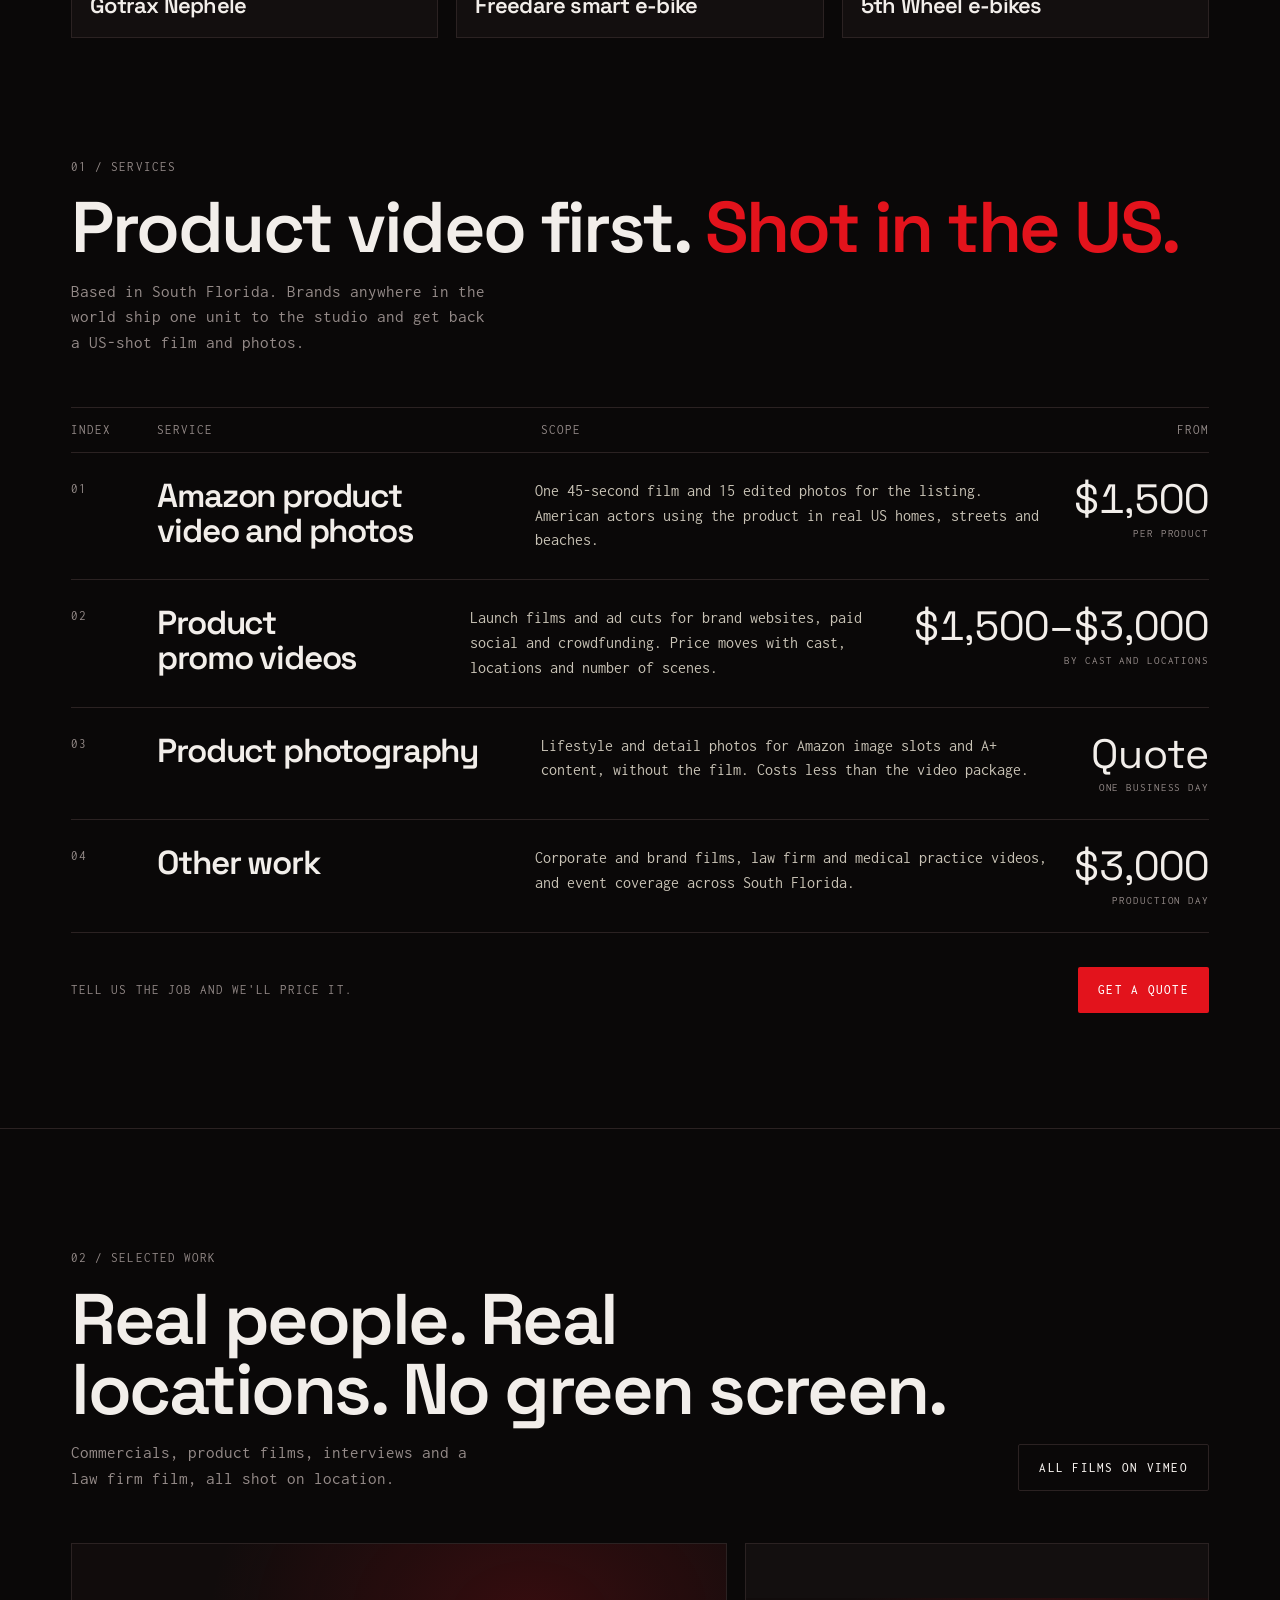
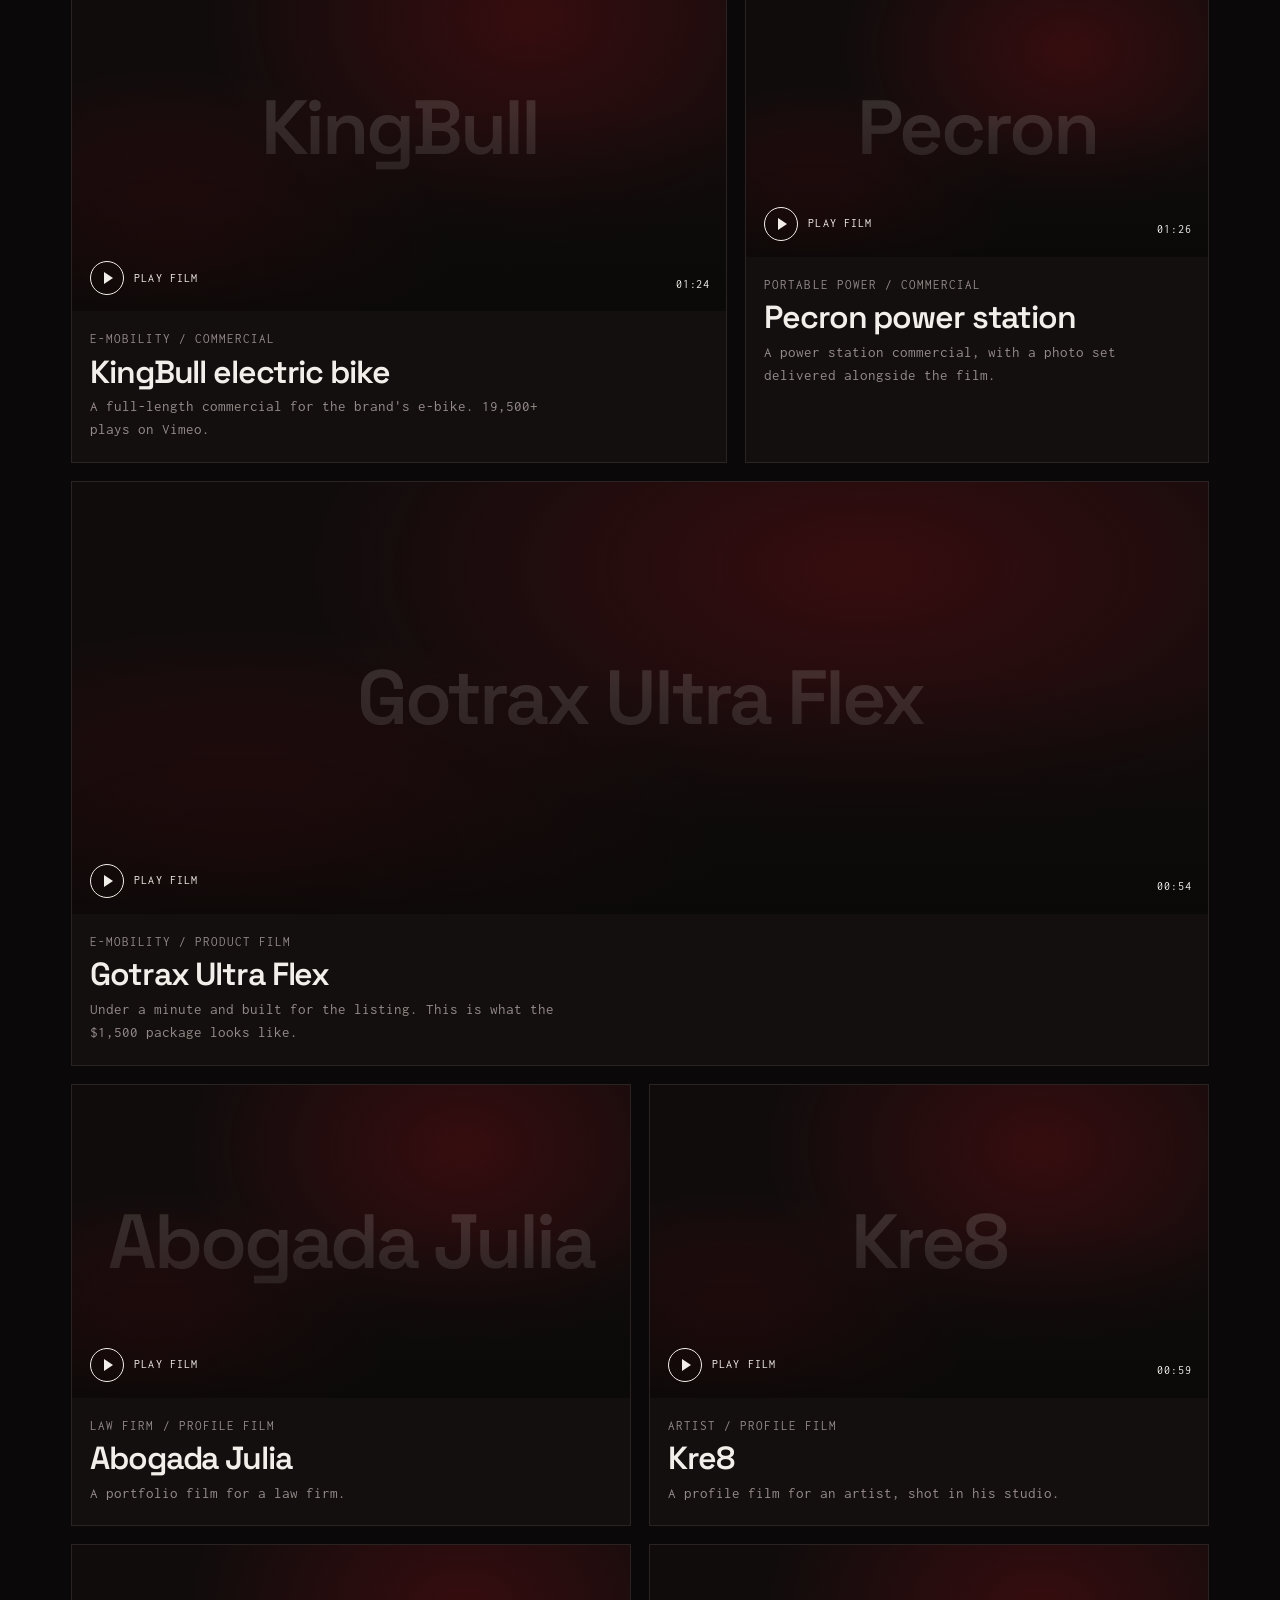
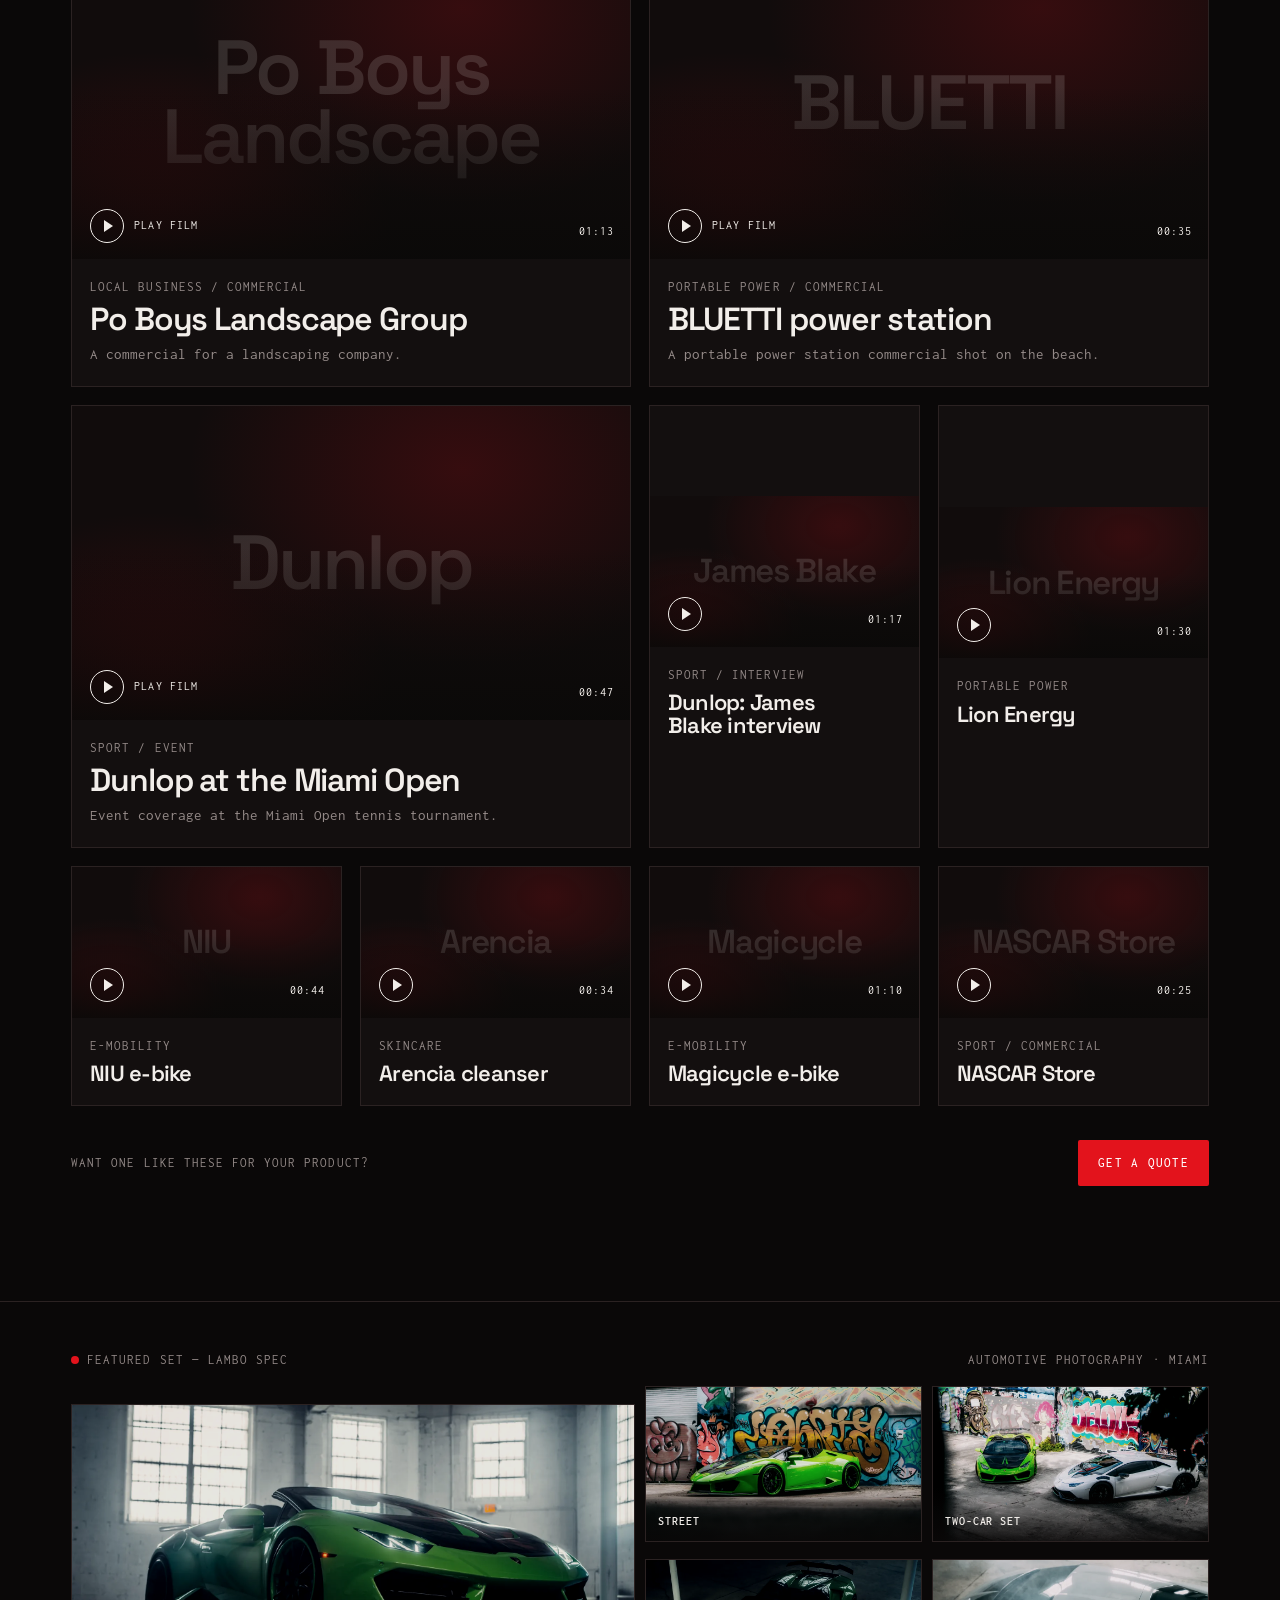
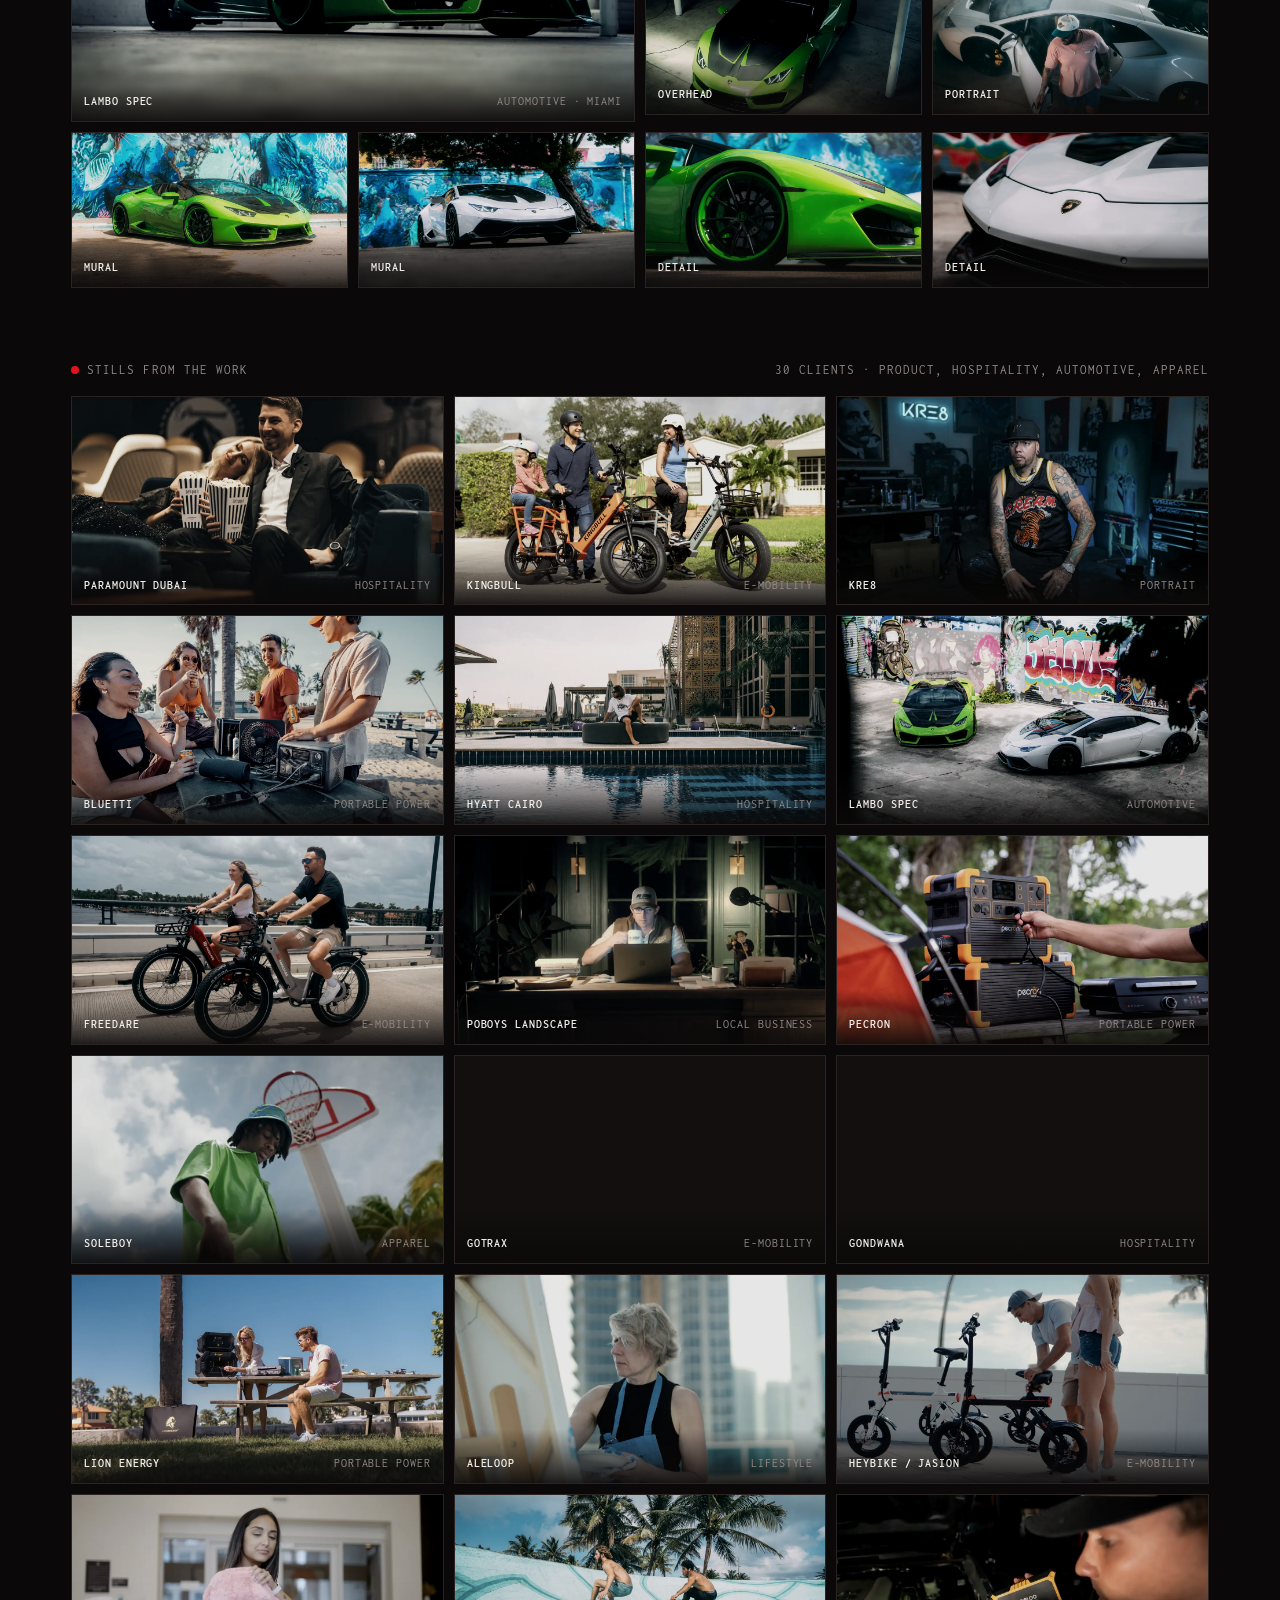
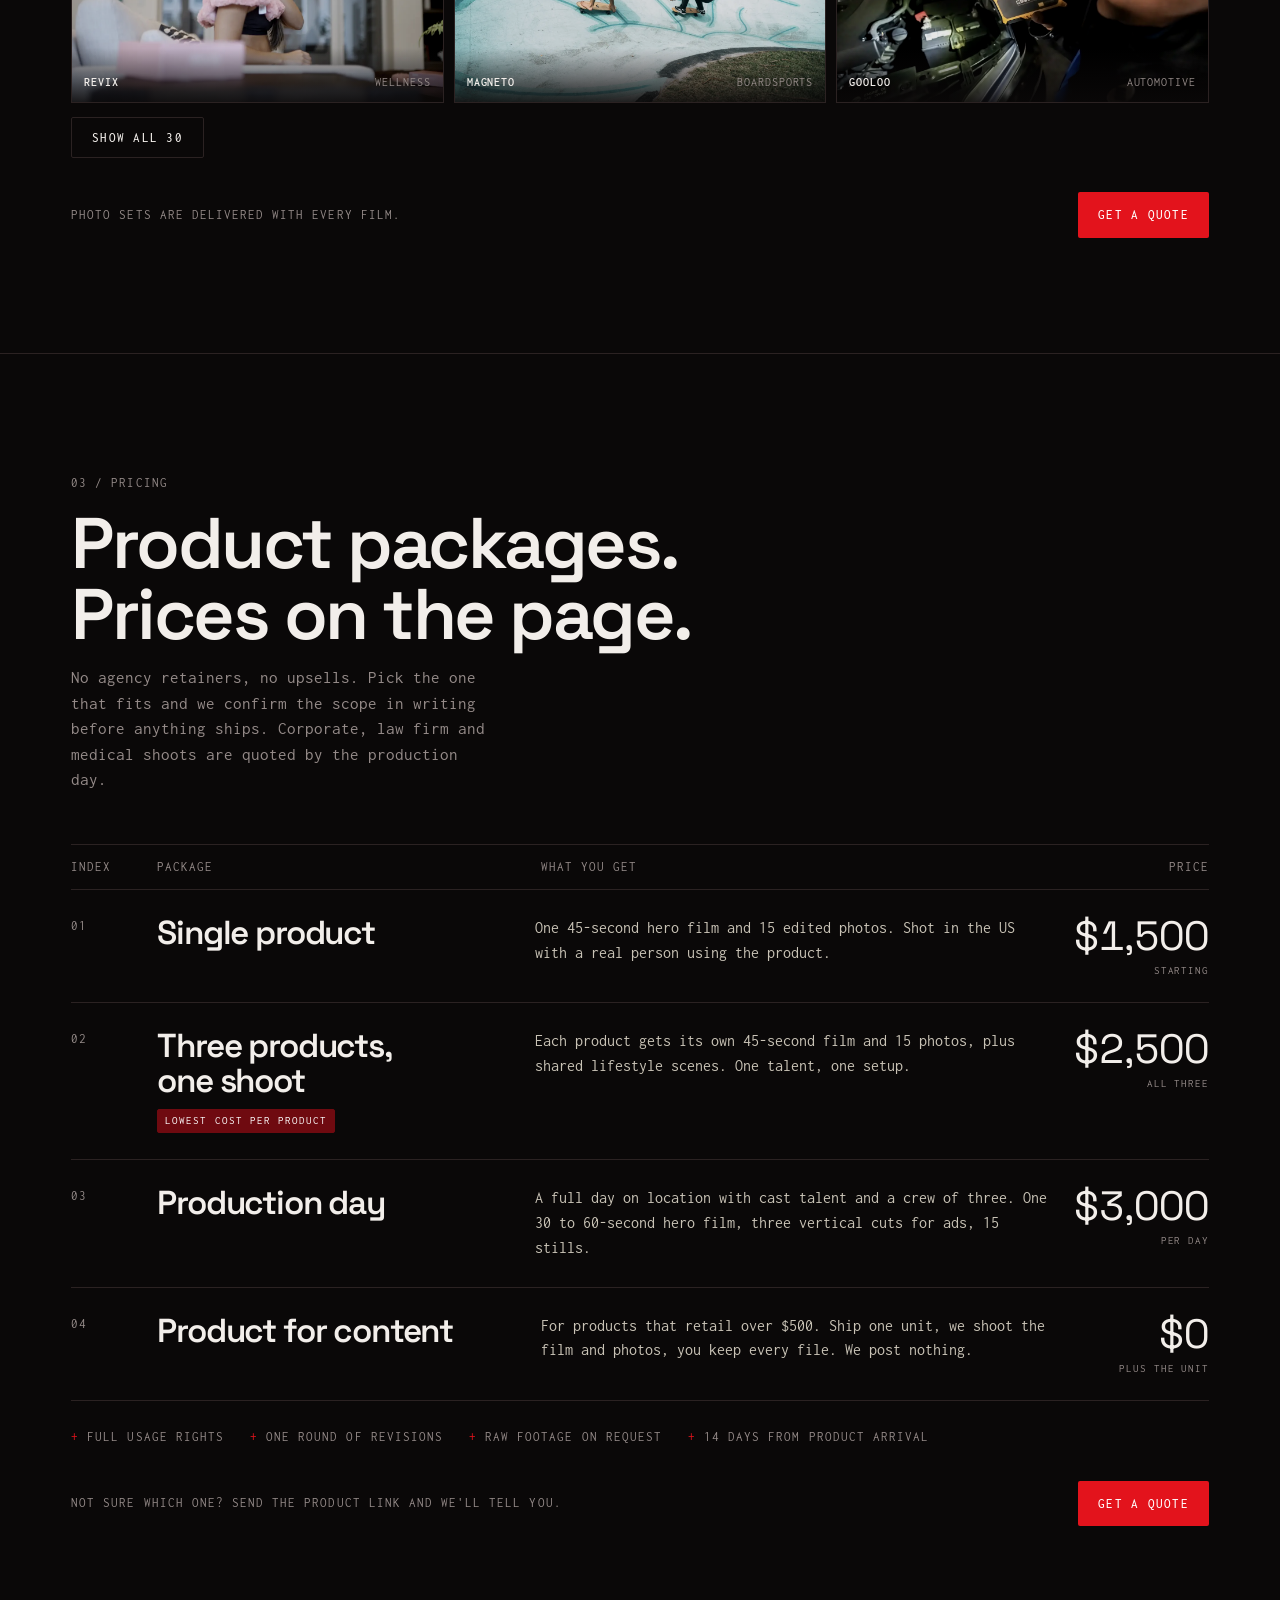
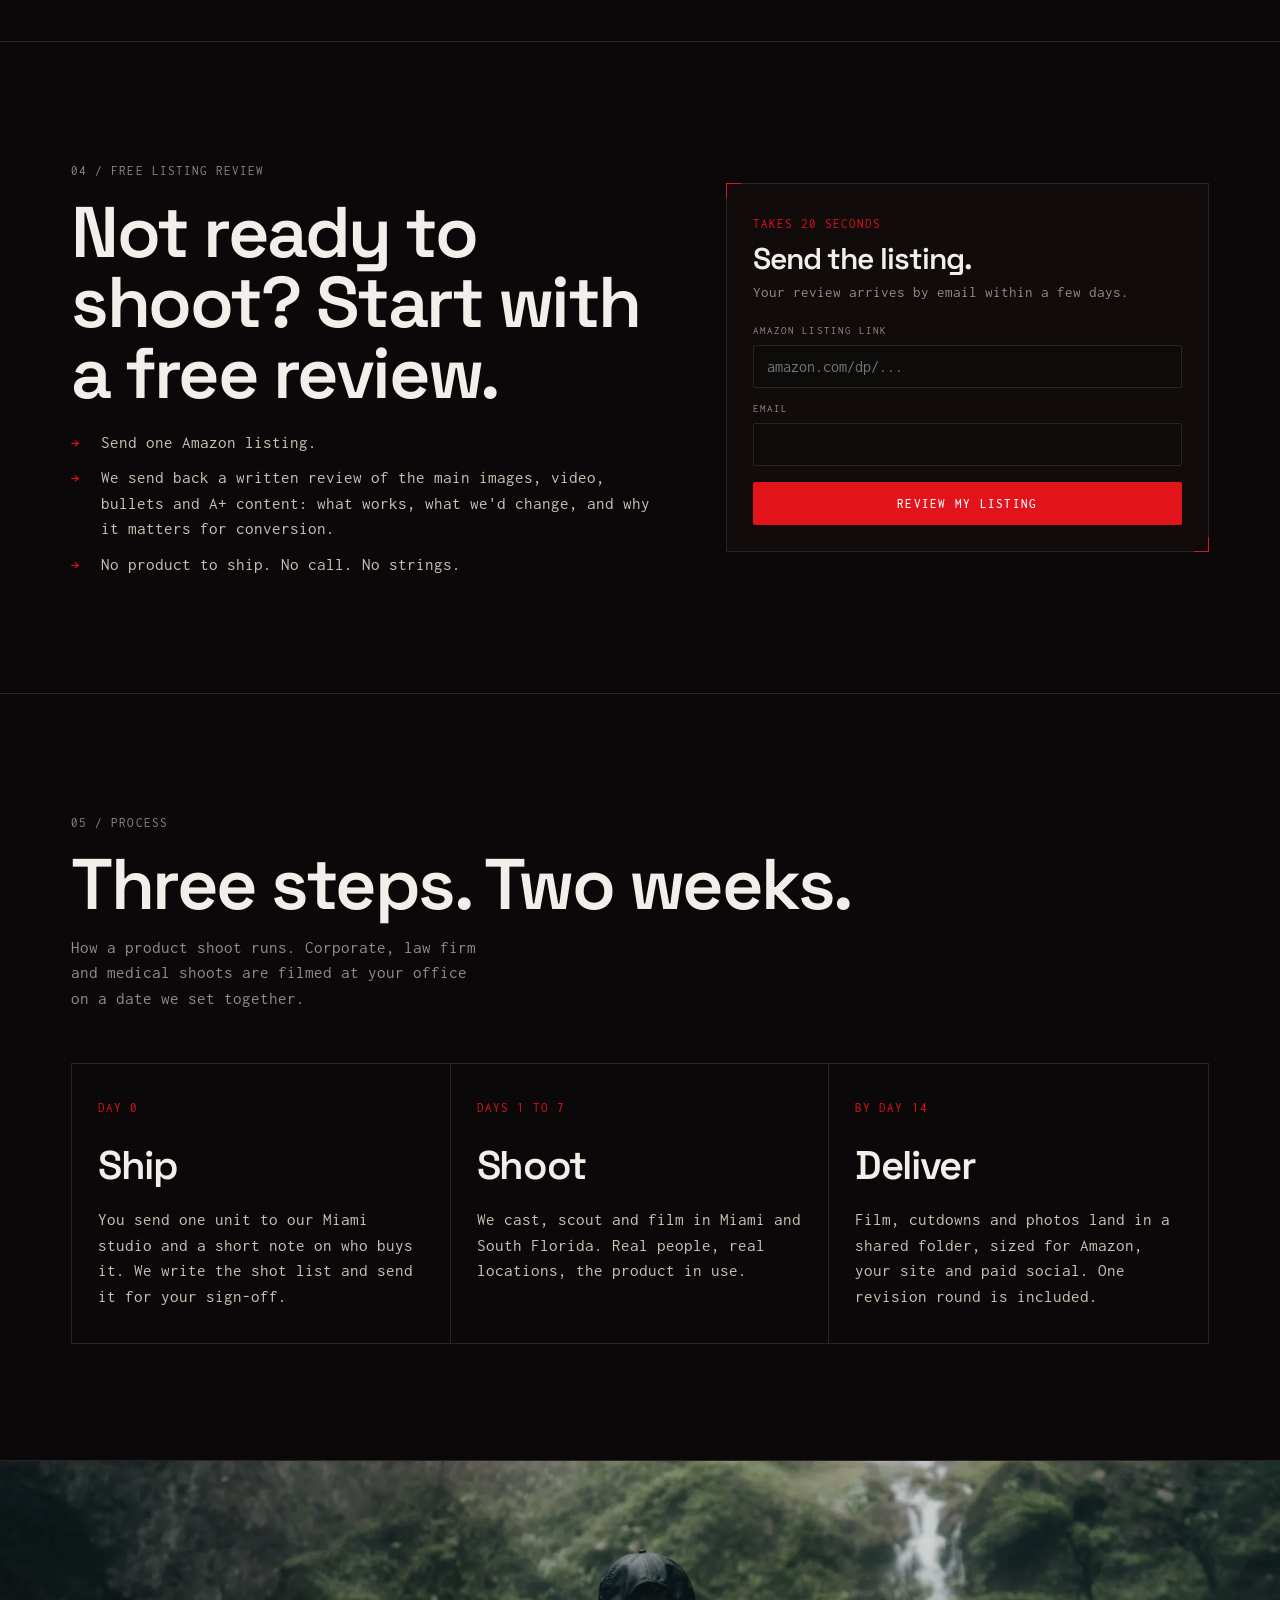
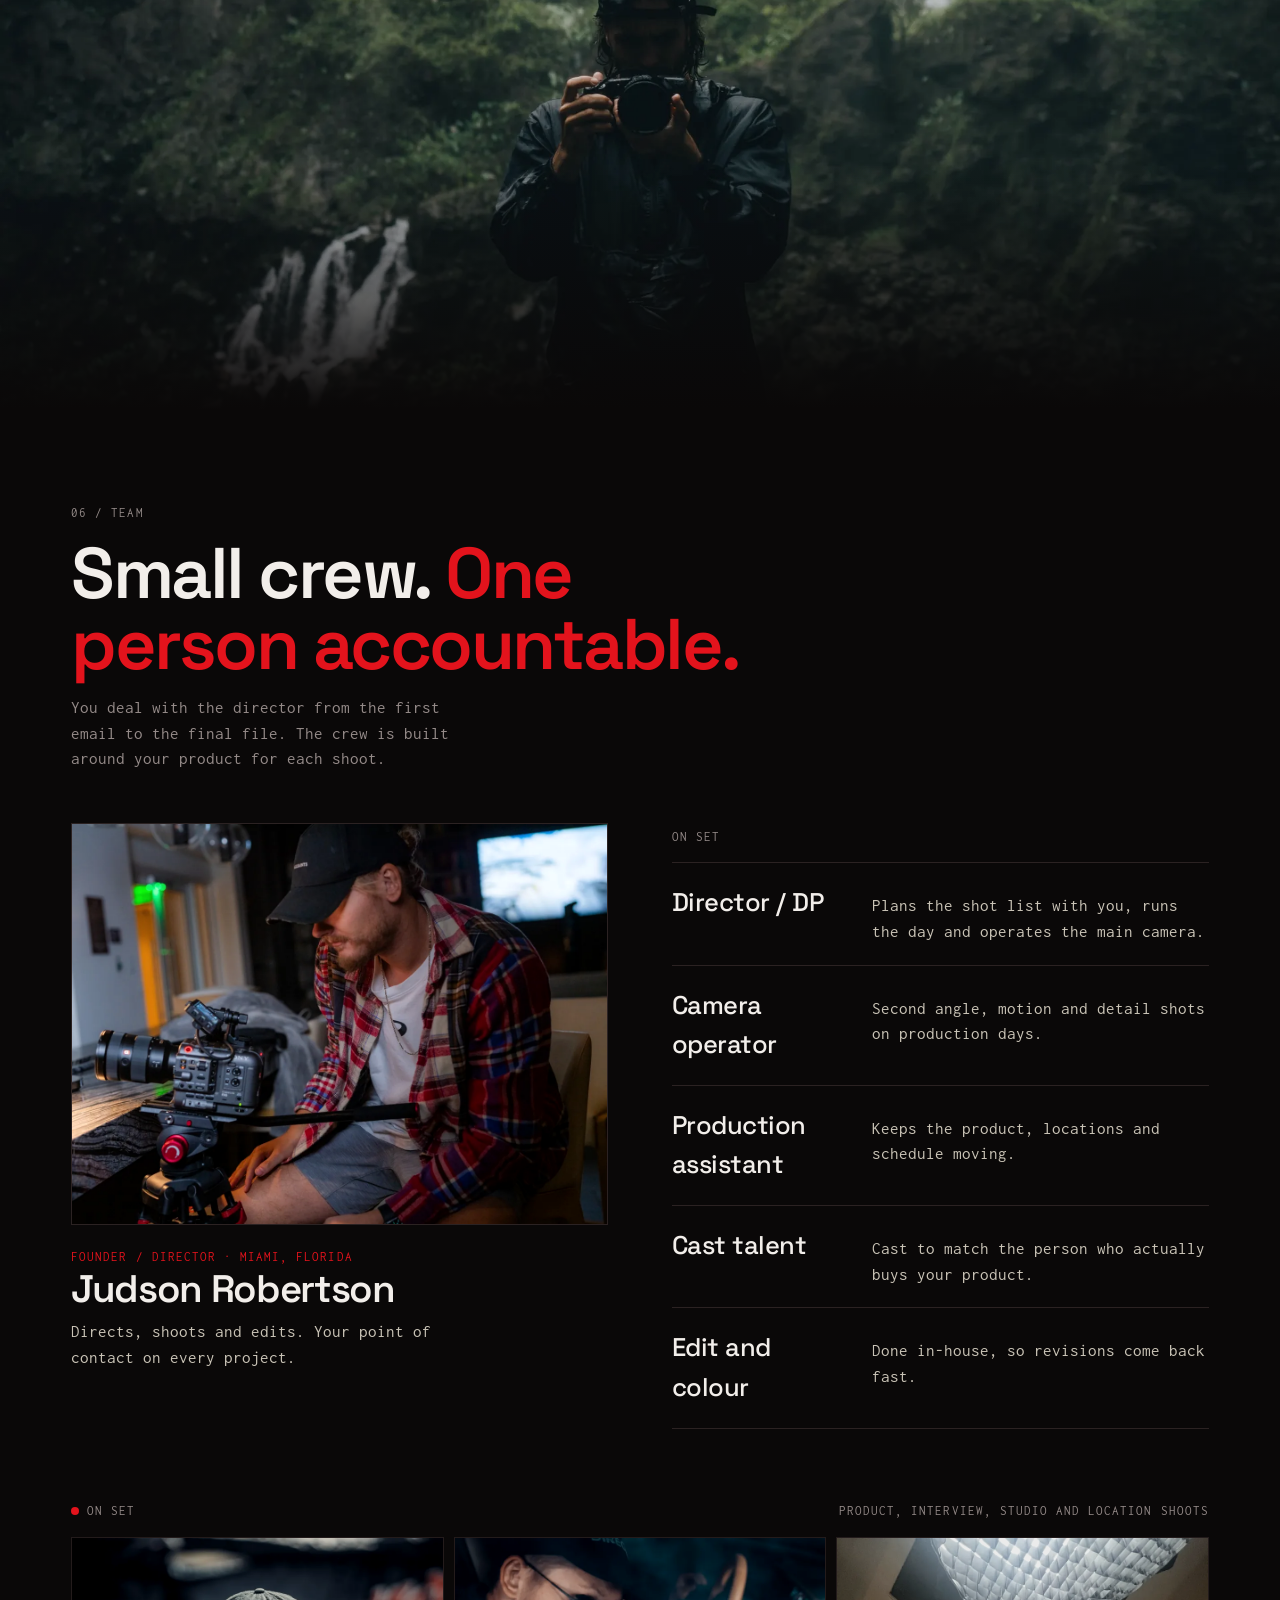
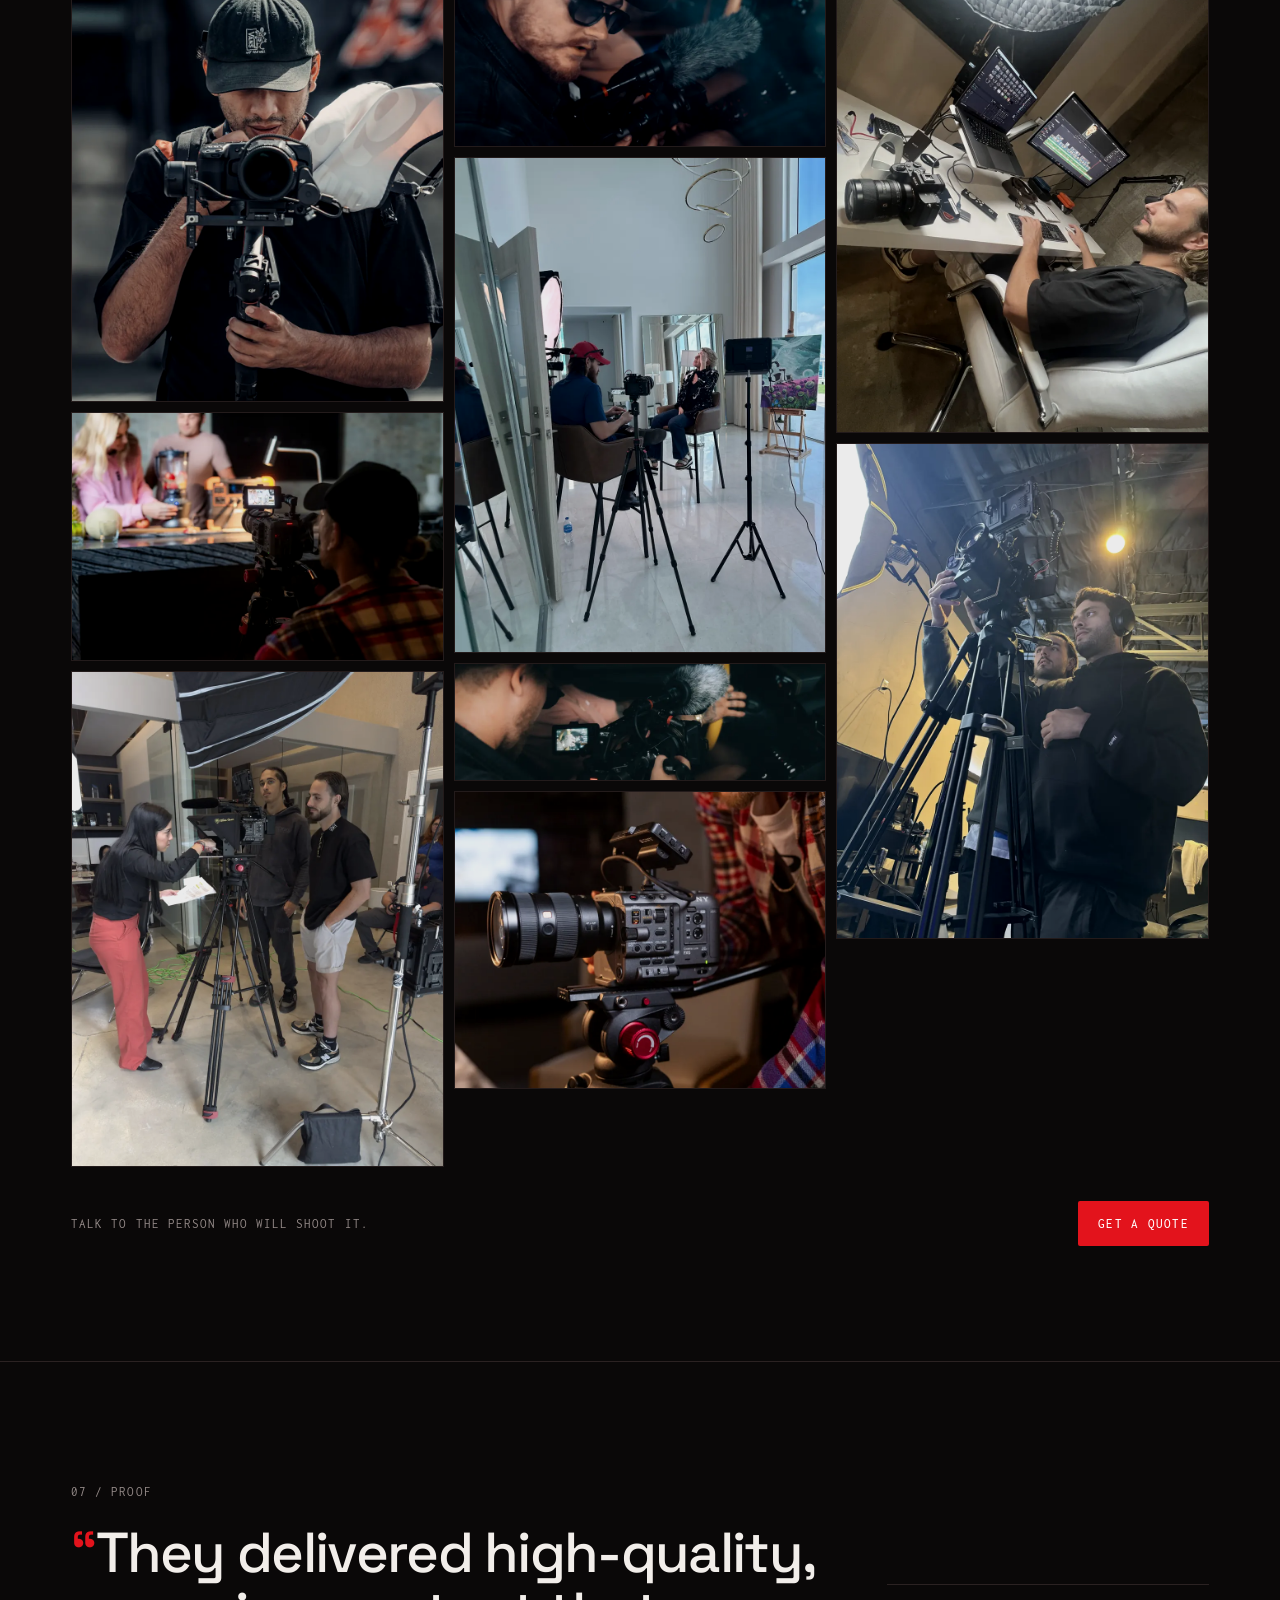
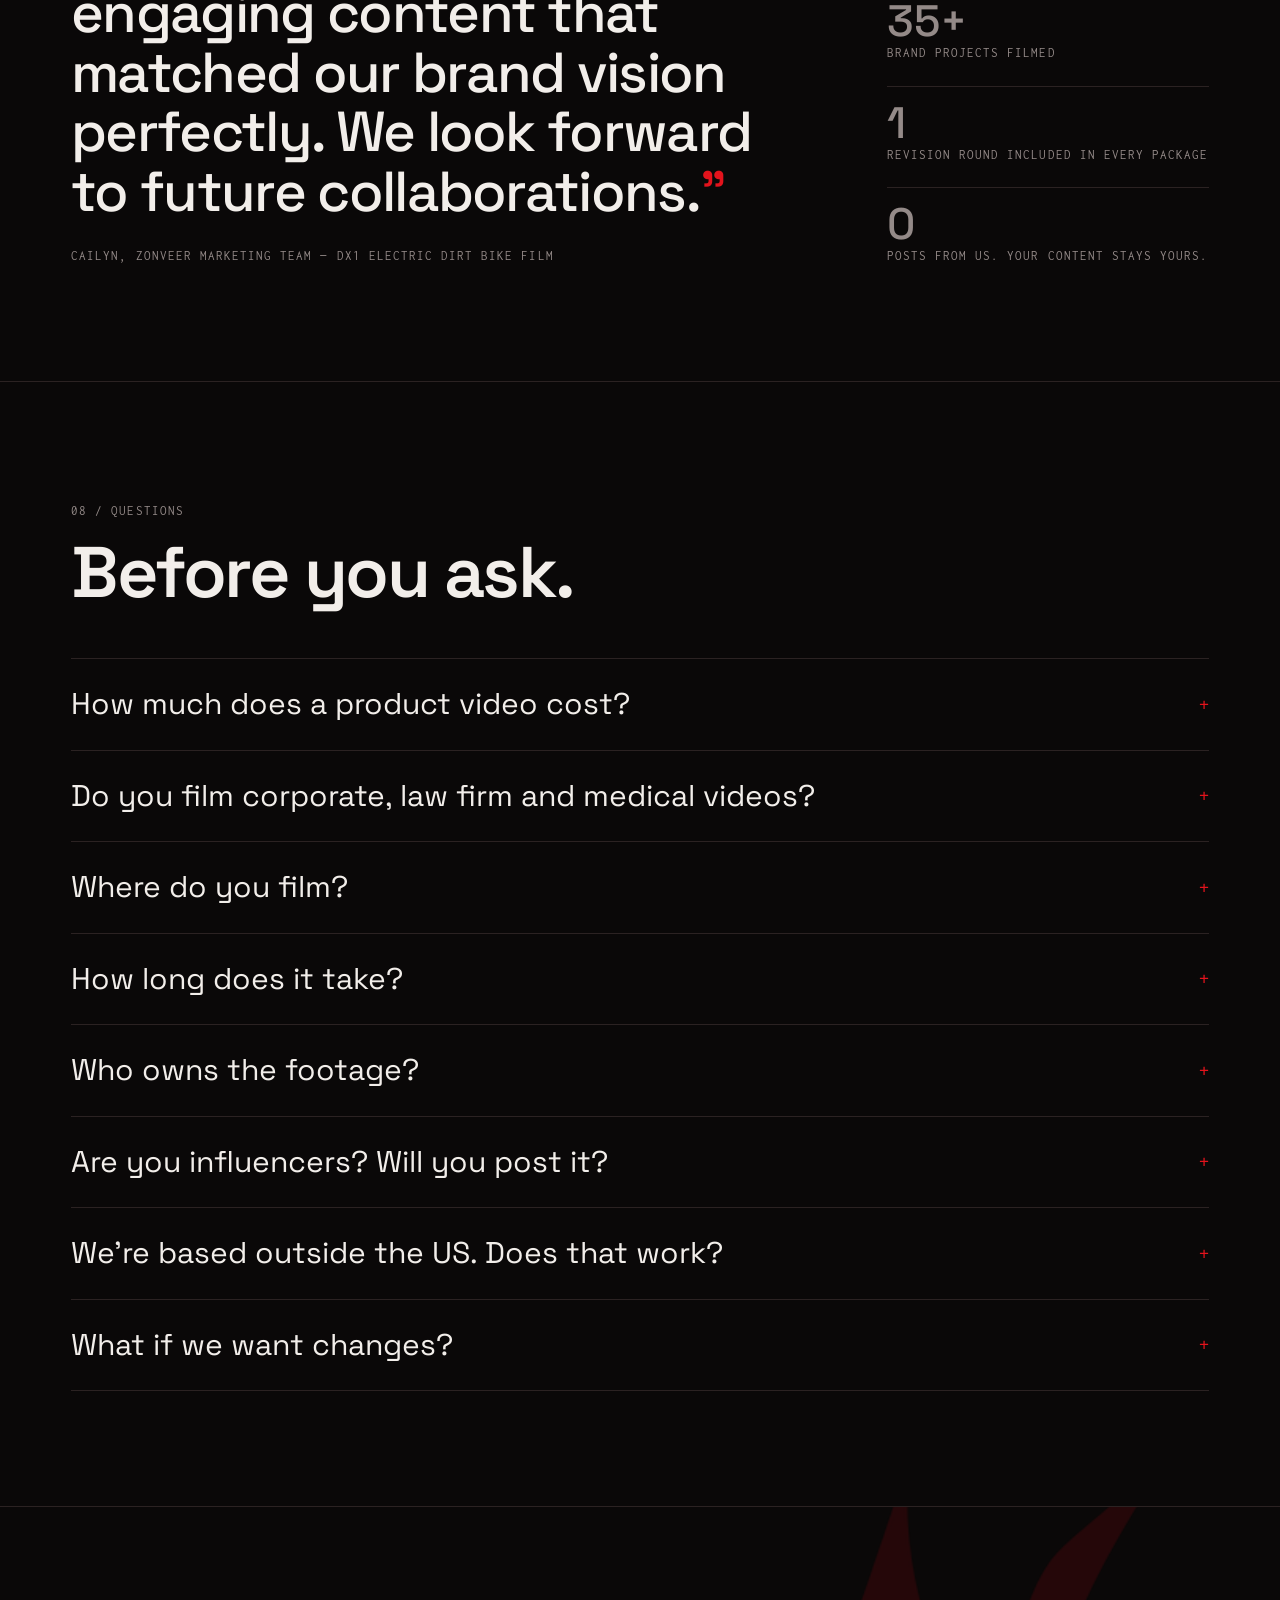
==== commit 99cb4f25: "Add files via upload" ====
--- a/index.html
+++ b/index.html
@@ -731,6 +731,7 @@
   <div class="wrap"><nav class="fnav" aria-label="Site pages">
     <div><h3>Services</h3>
       <a href="/amazon-product-video">Amazon product video</a>
+      <a href="/amazon-product-photography">Amazon product photography</a>
       <a href="/us-video-production-for-chinese-brands">US production for Chinese brands</a>
       <a href="#services">All services</a></div>
     <div><h3>Industries</h3>
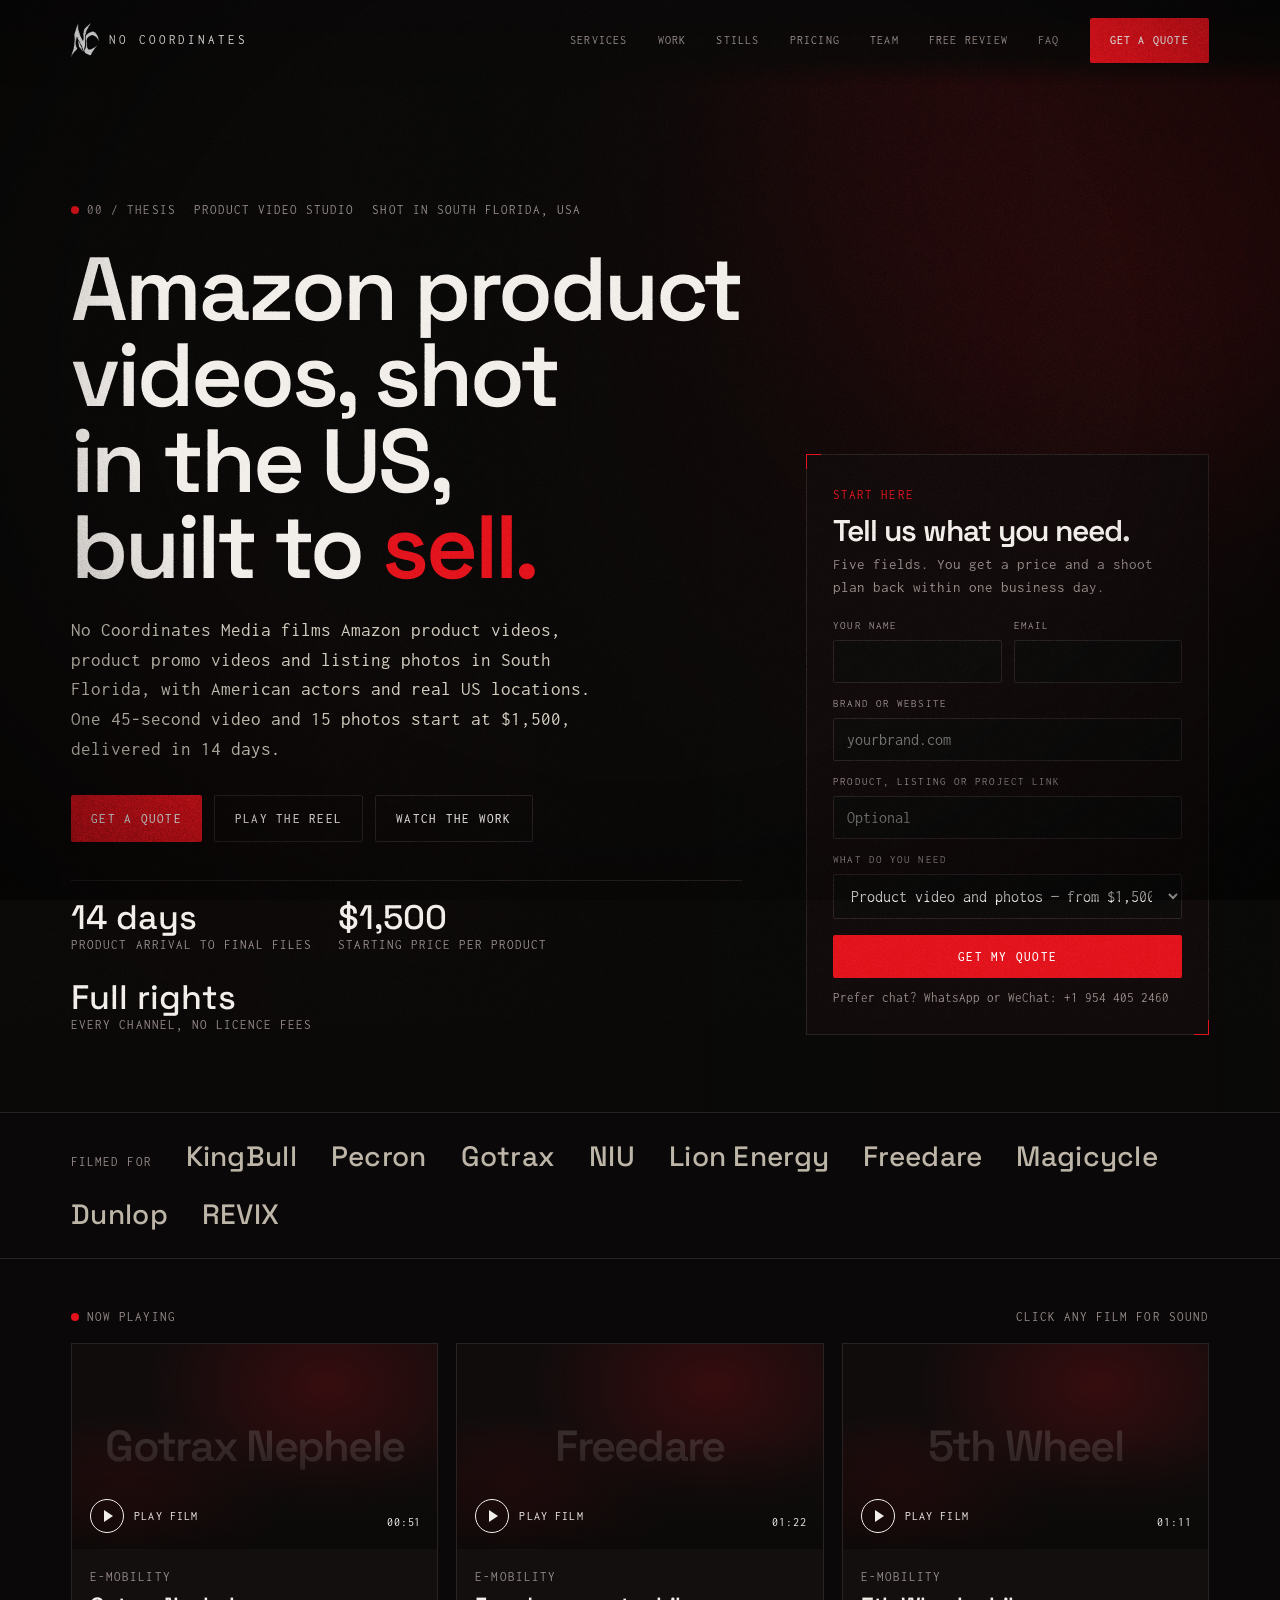
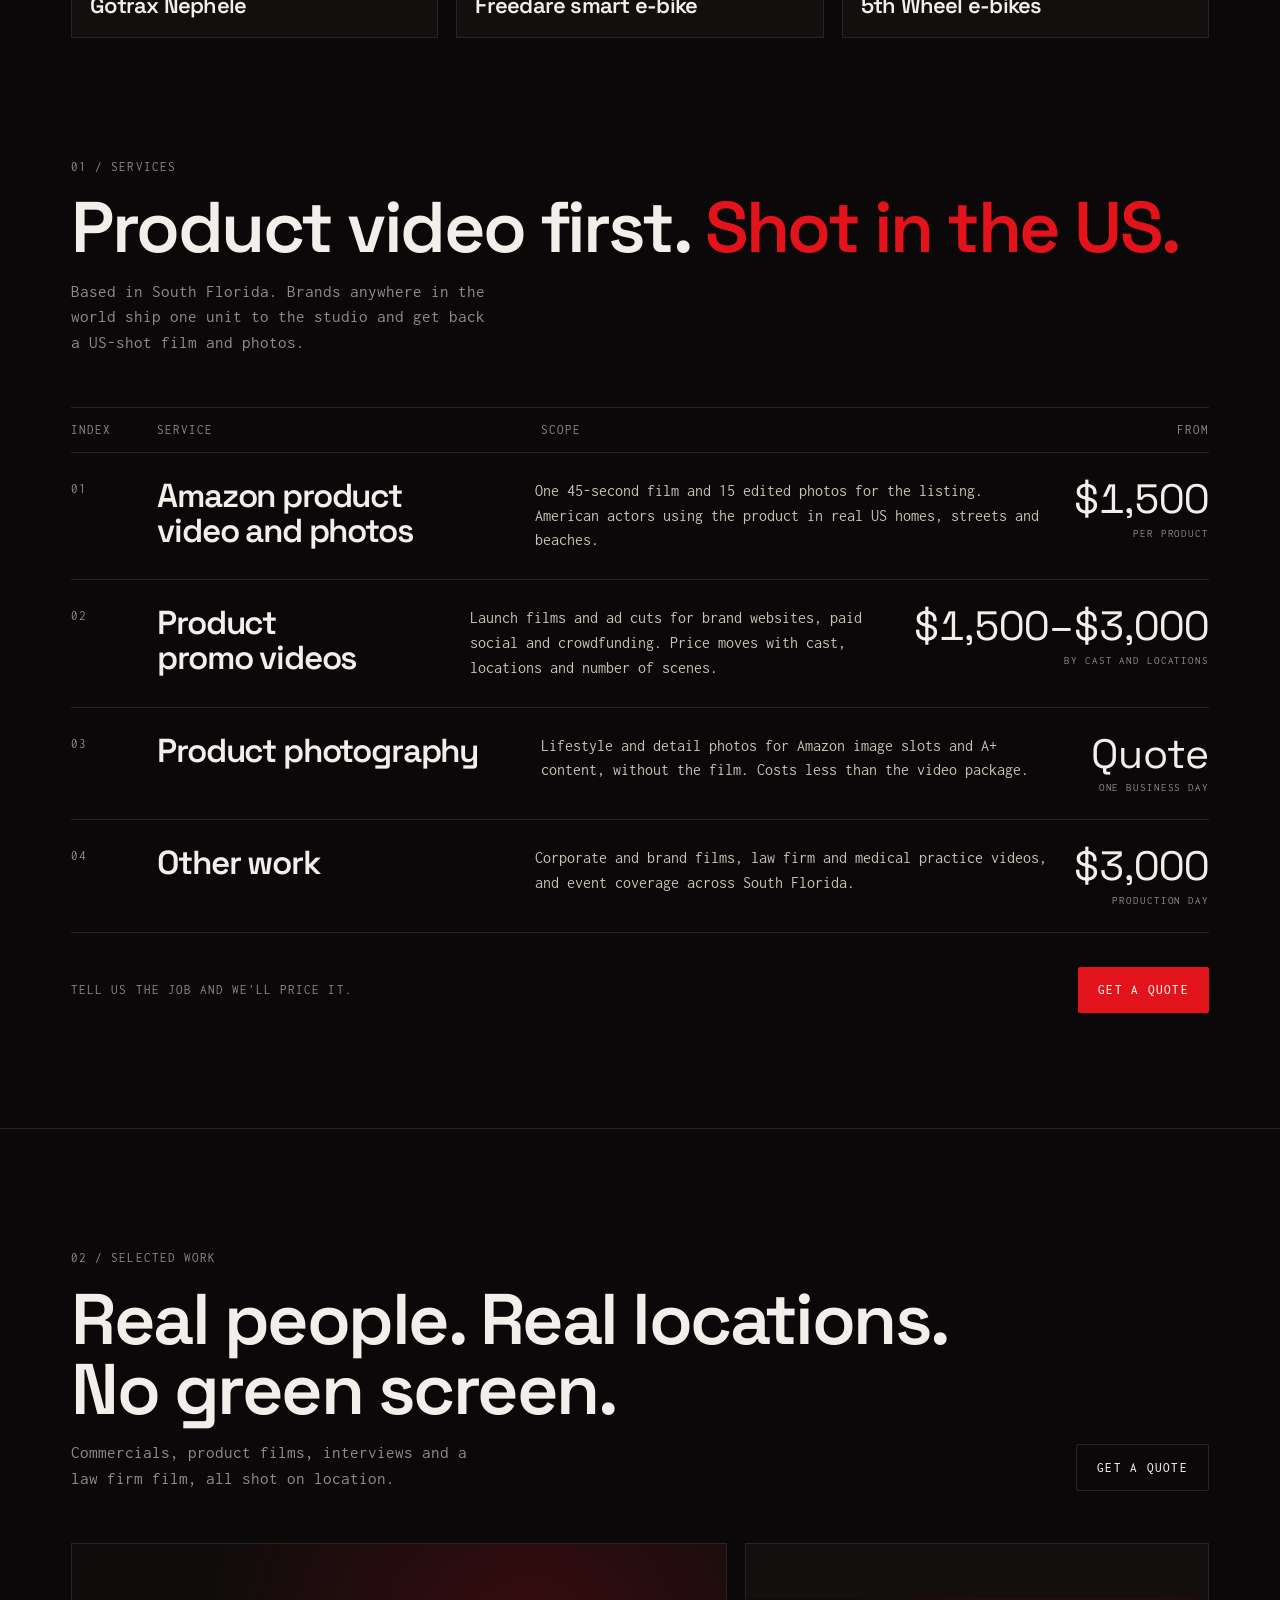
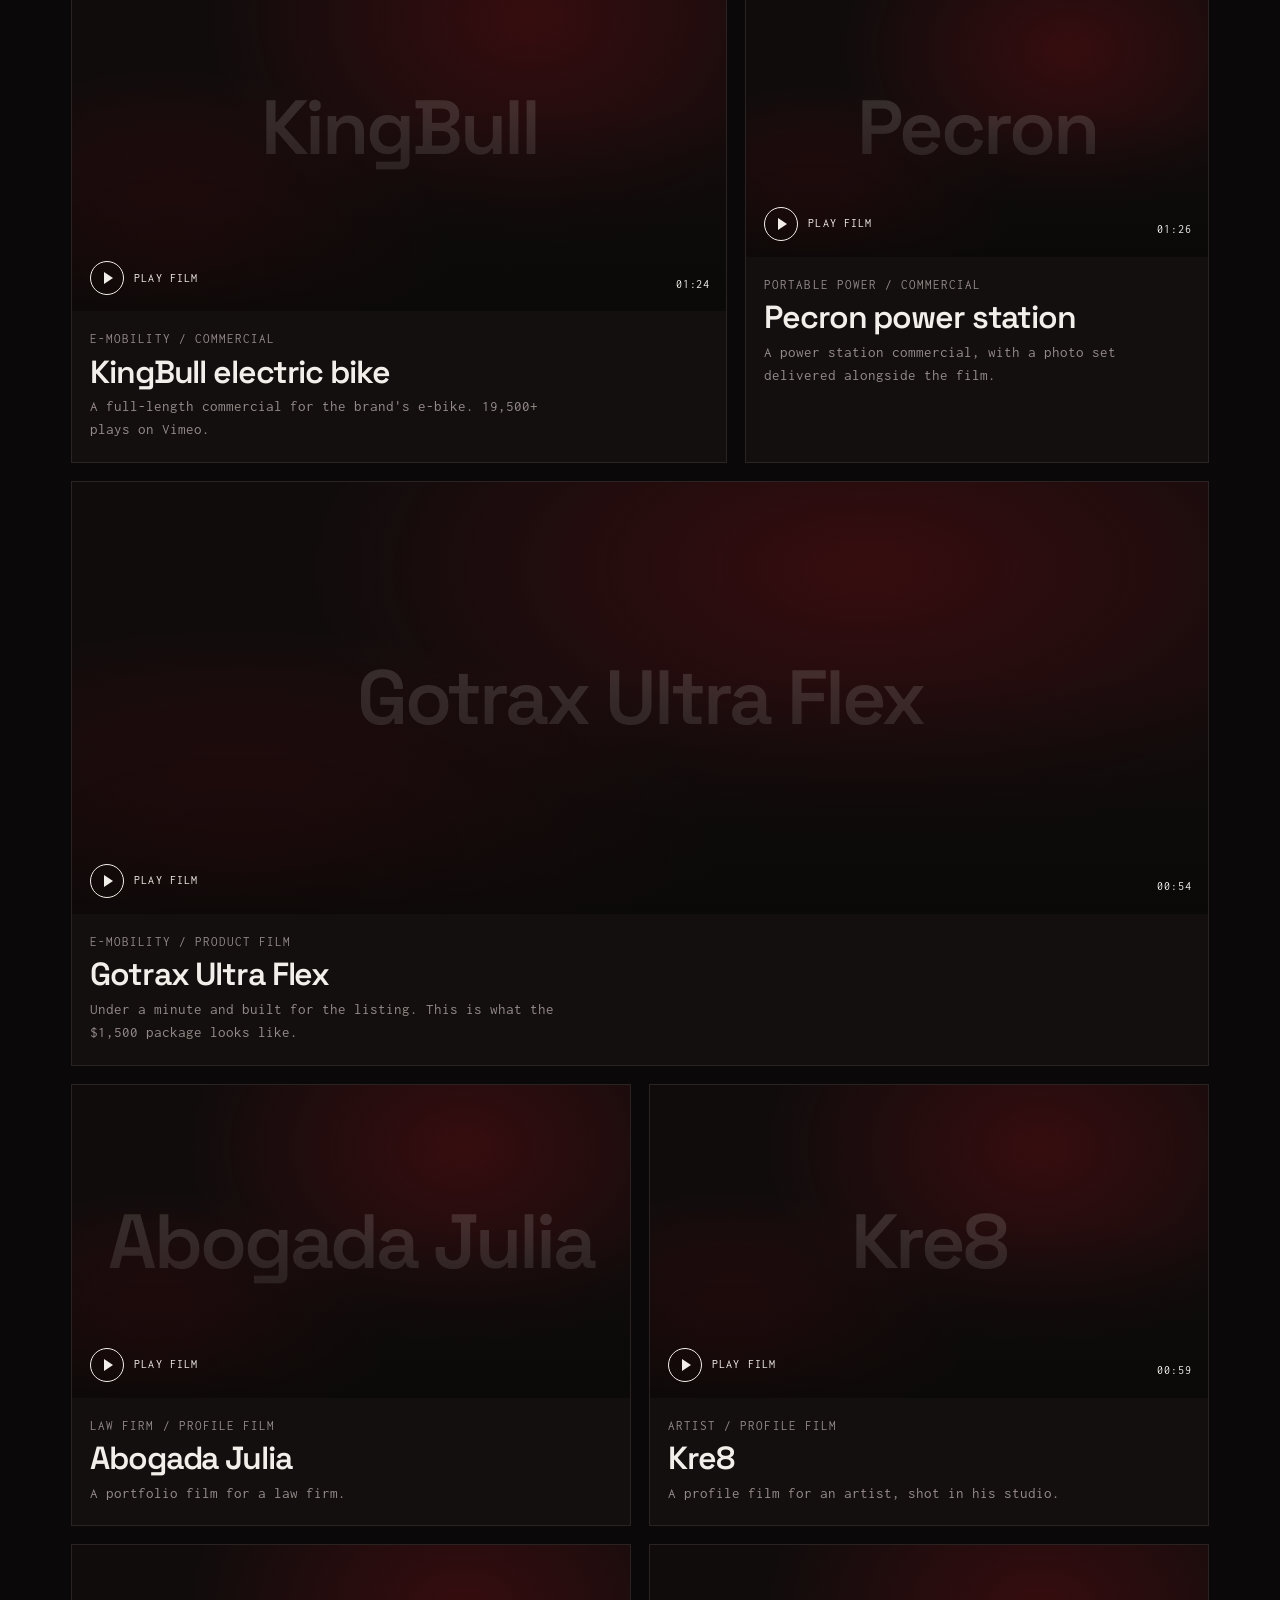
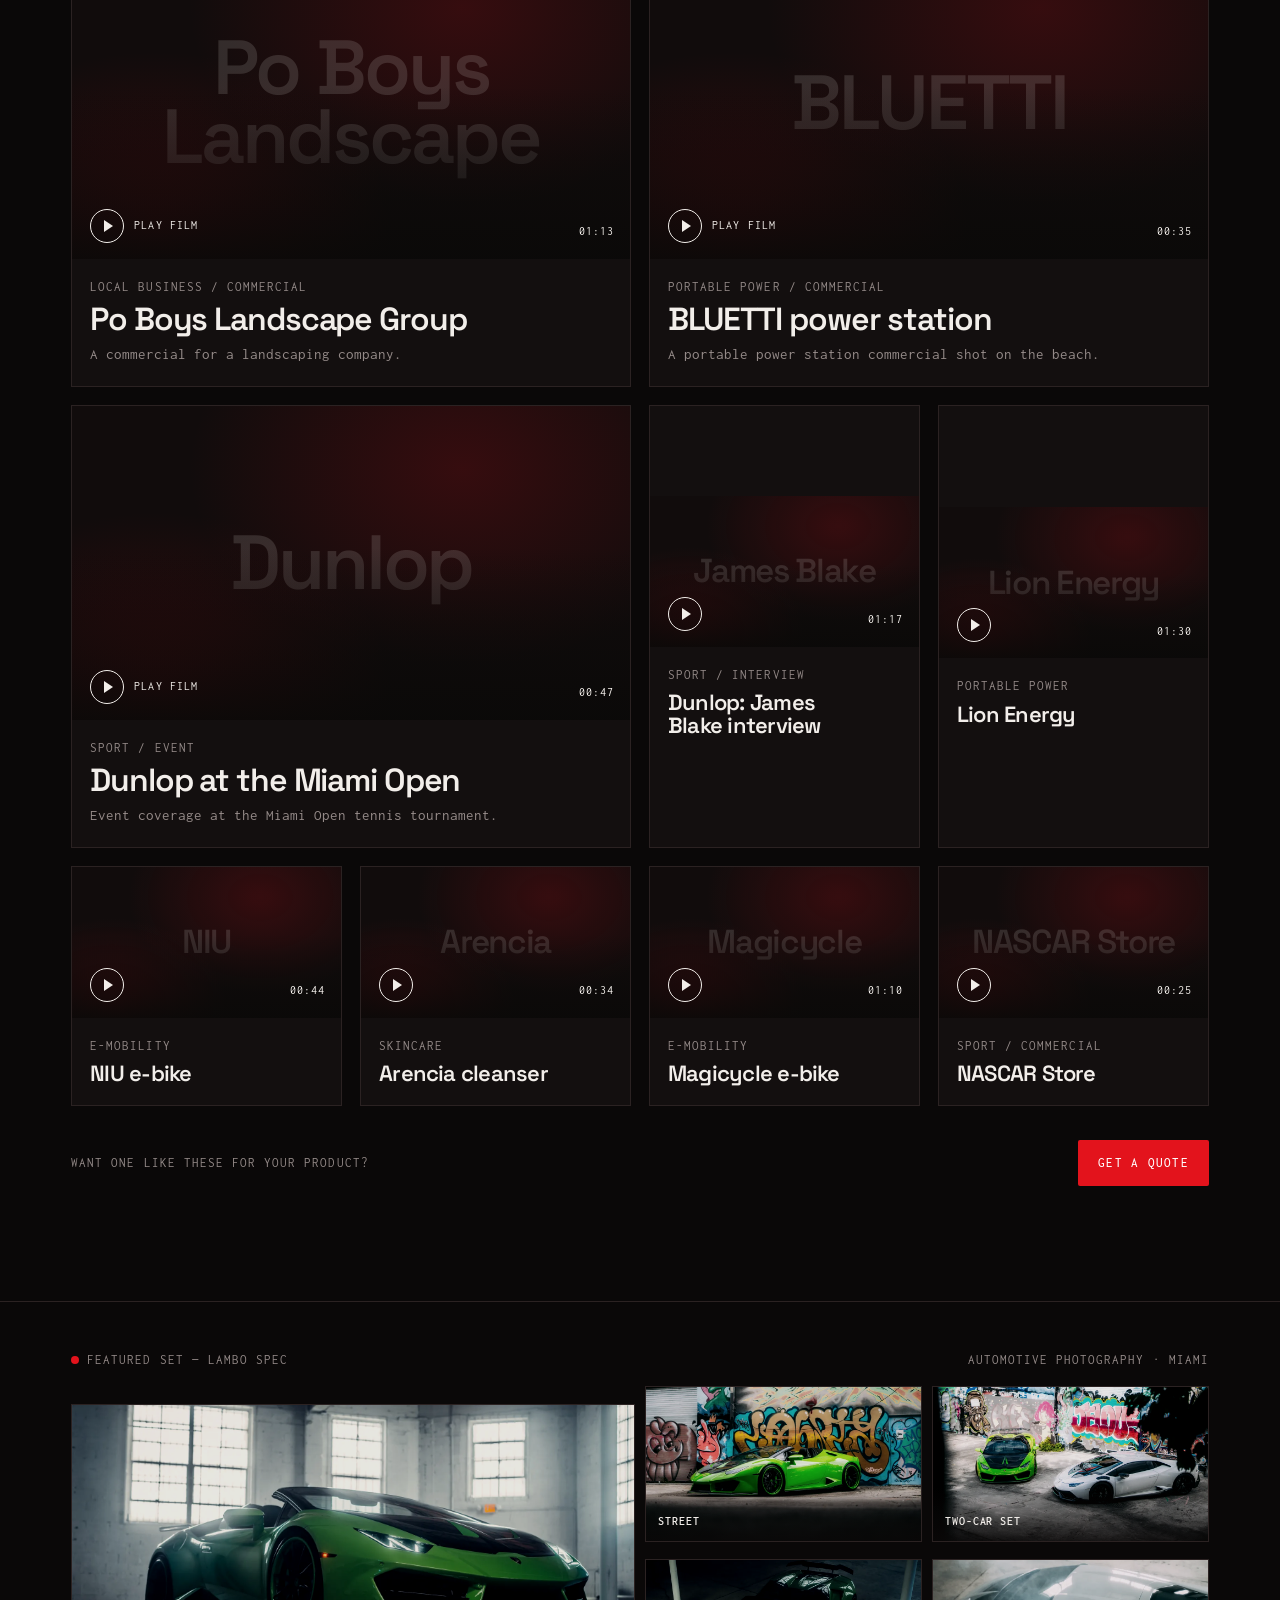
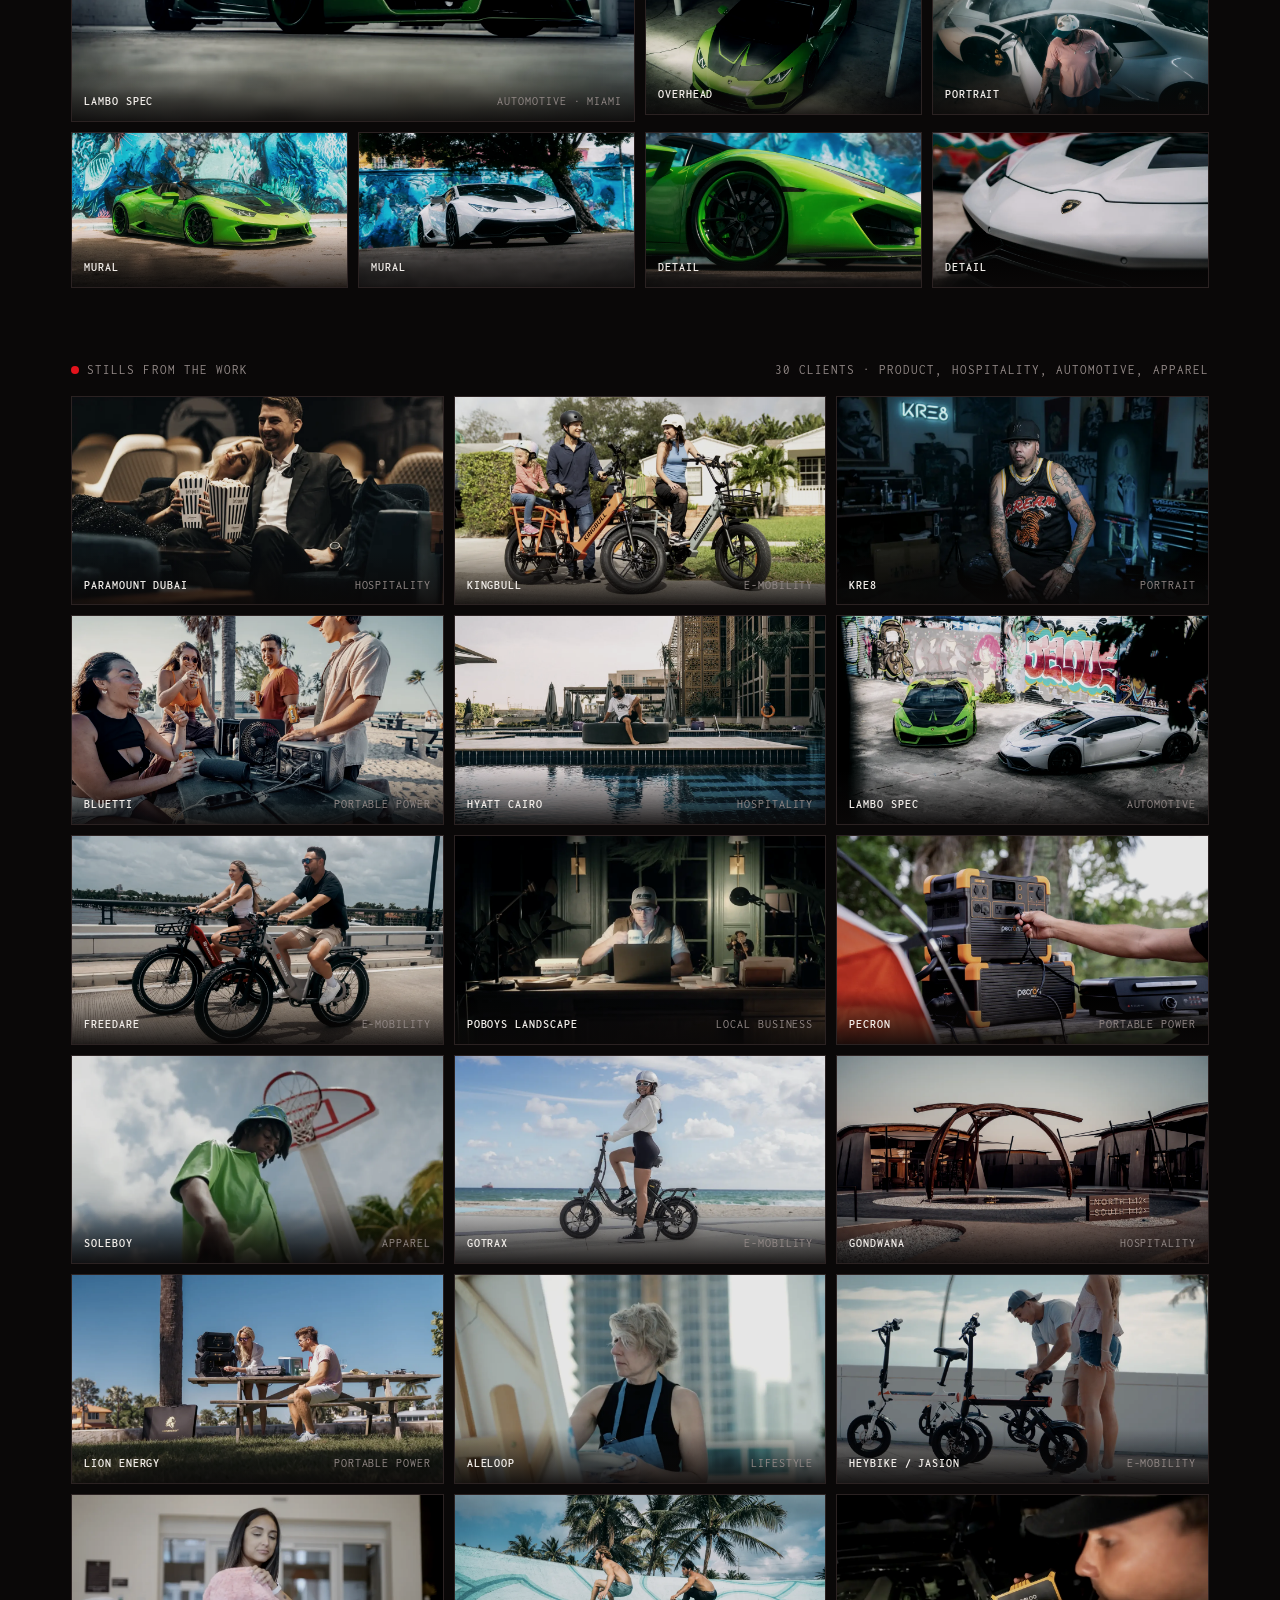
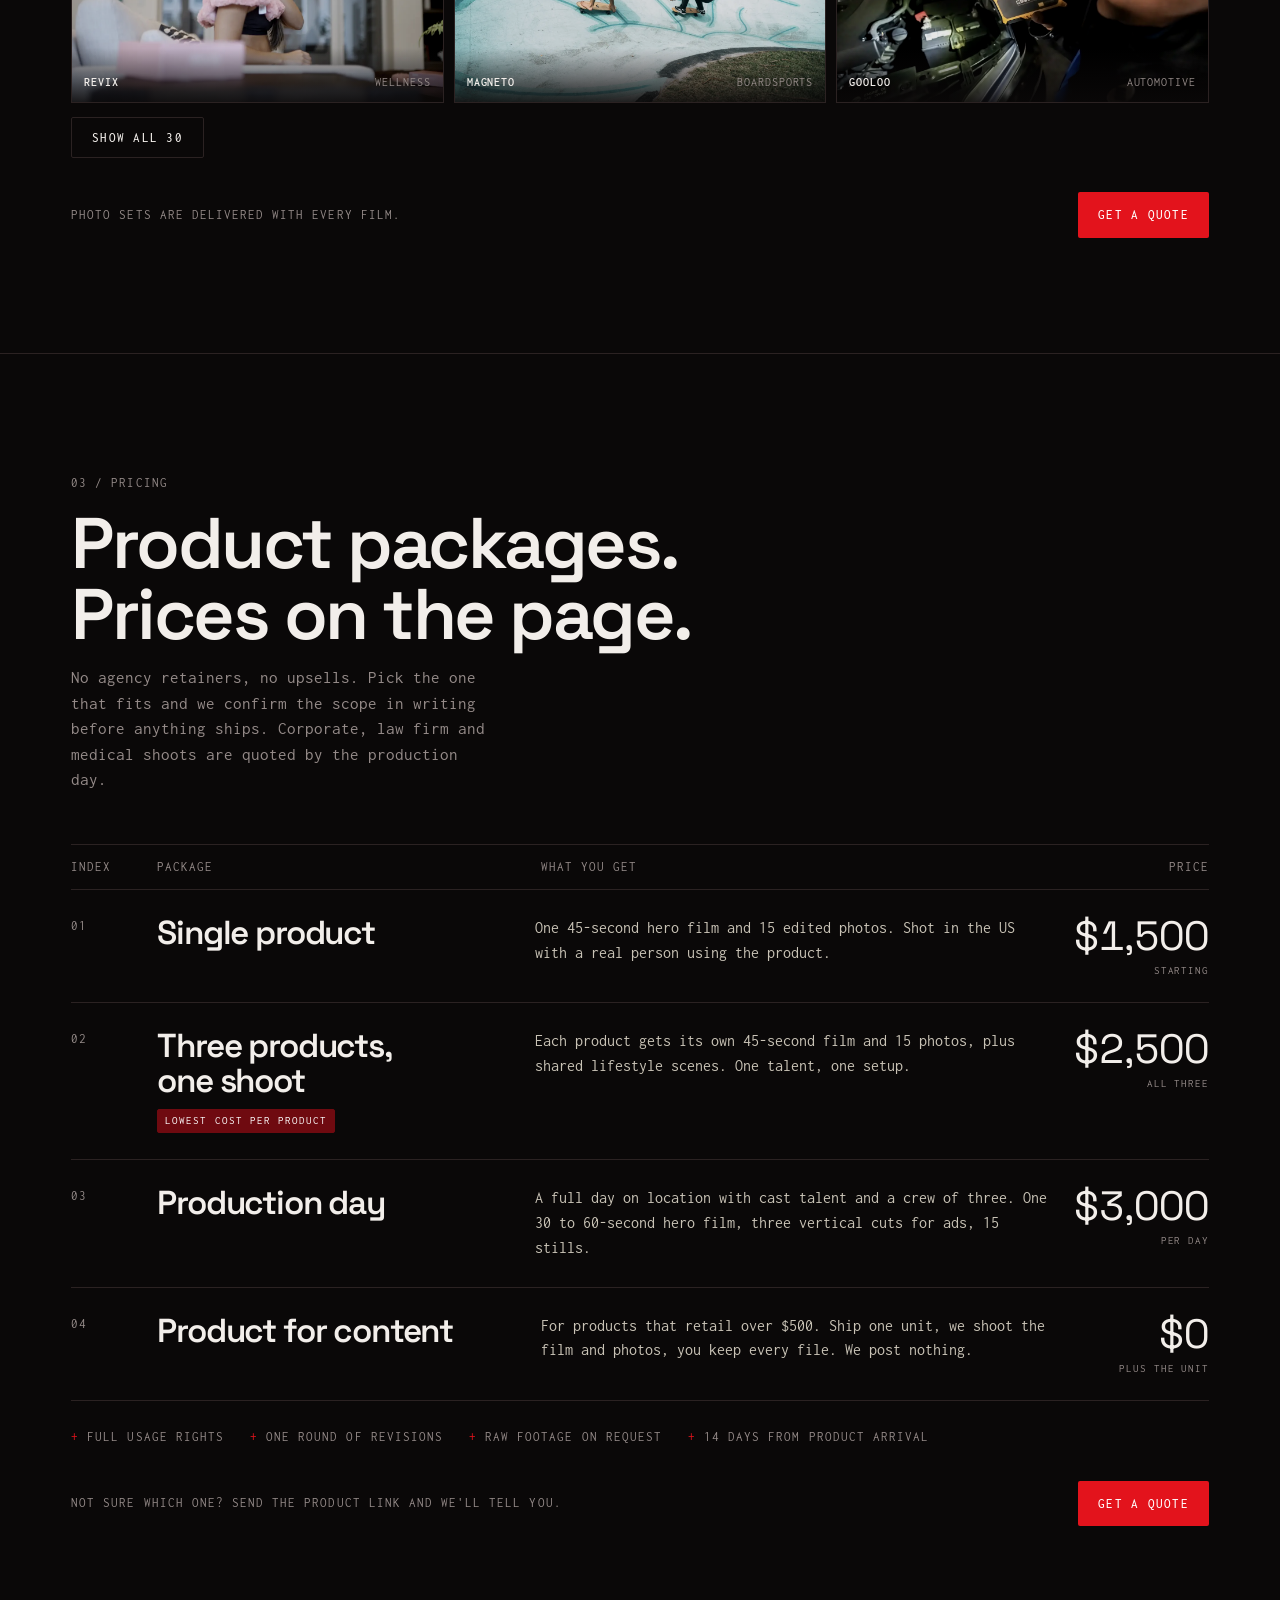
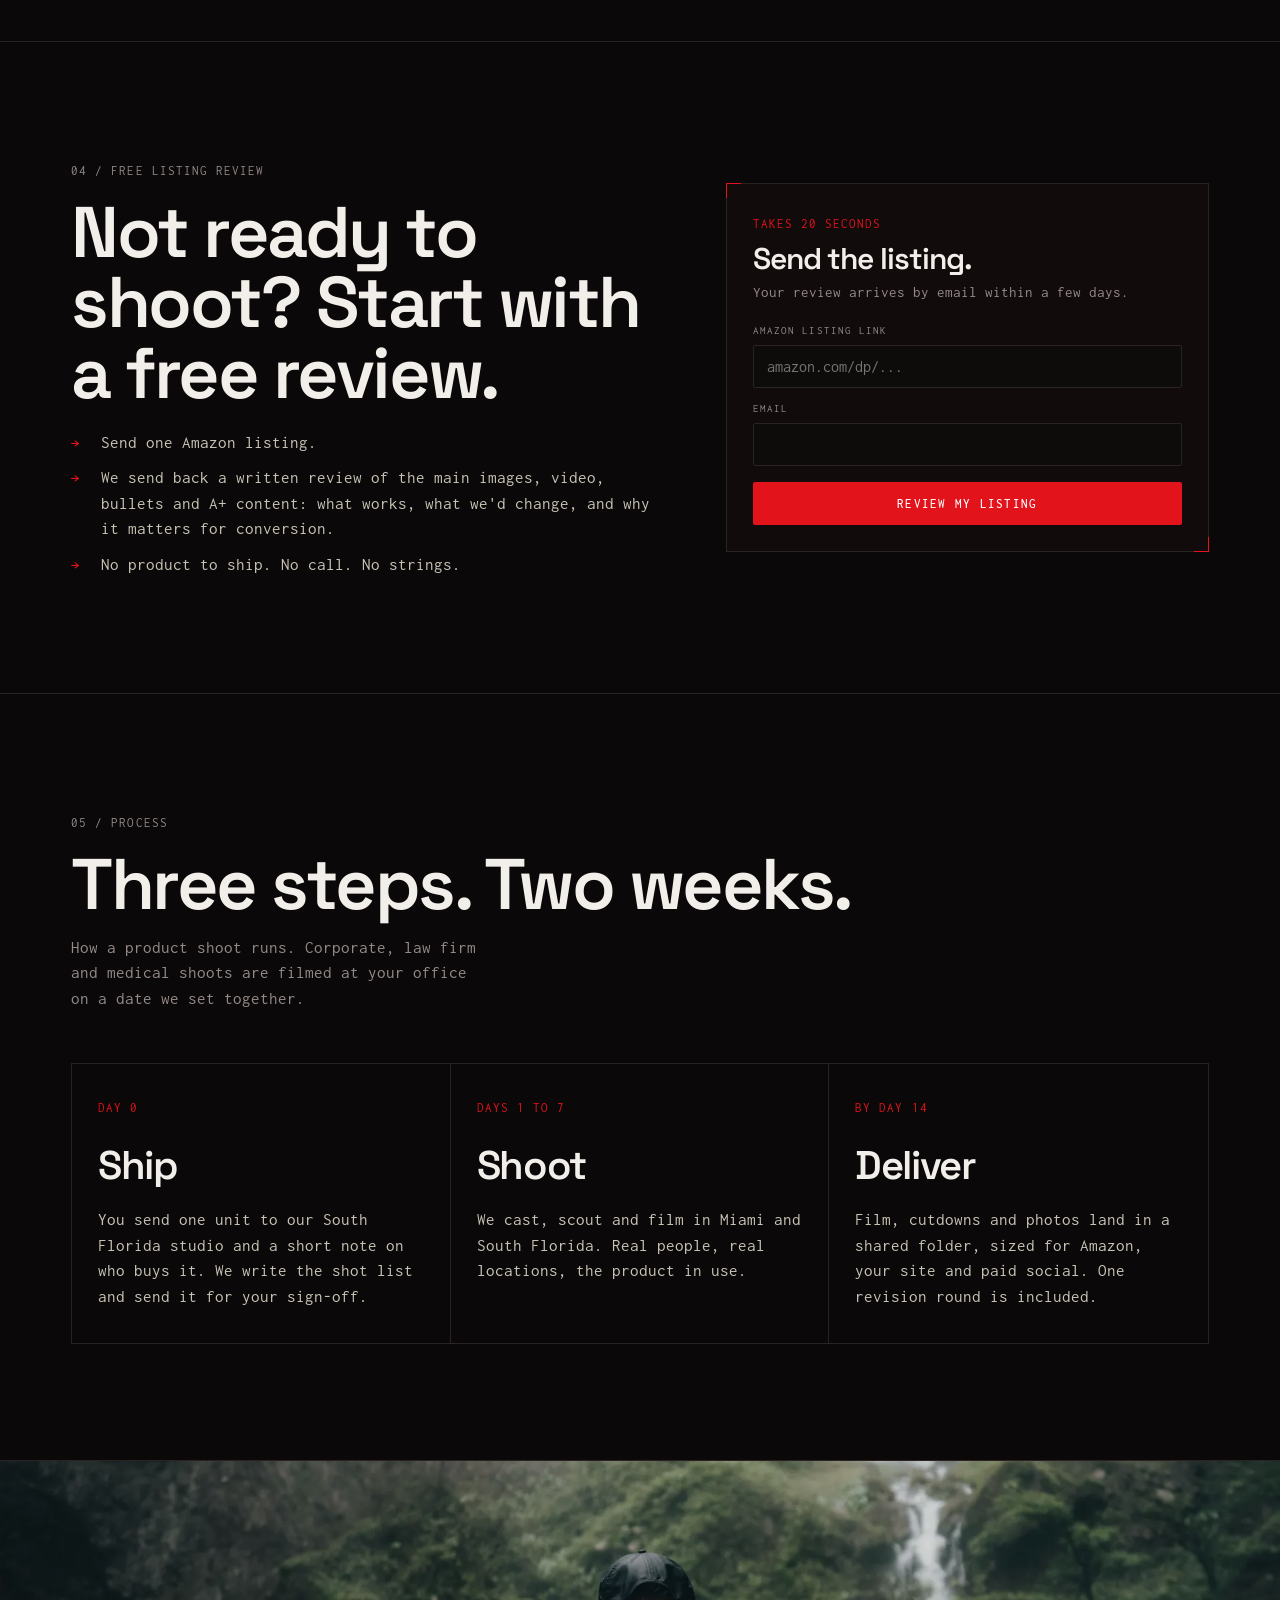
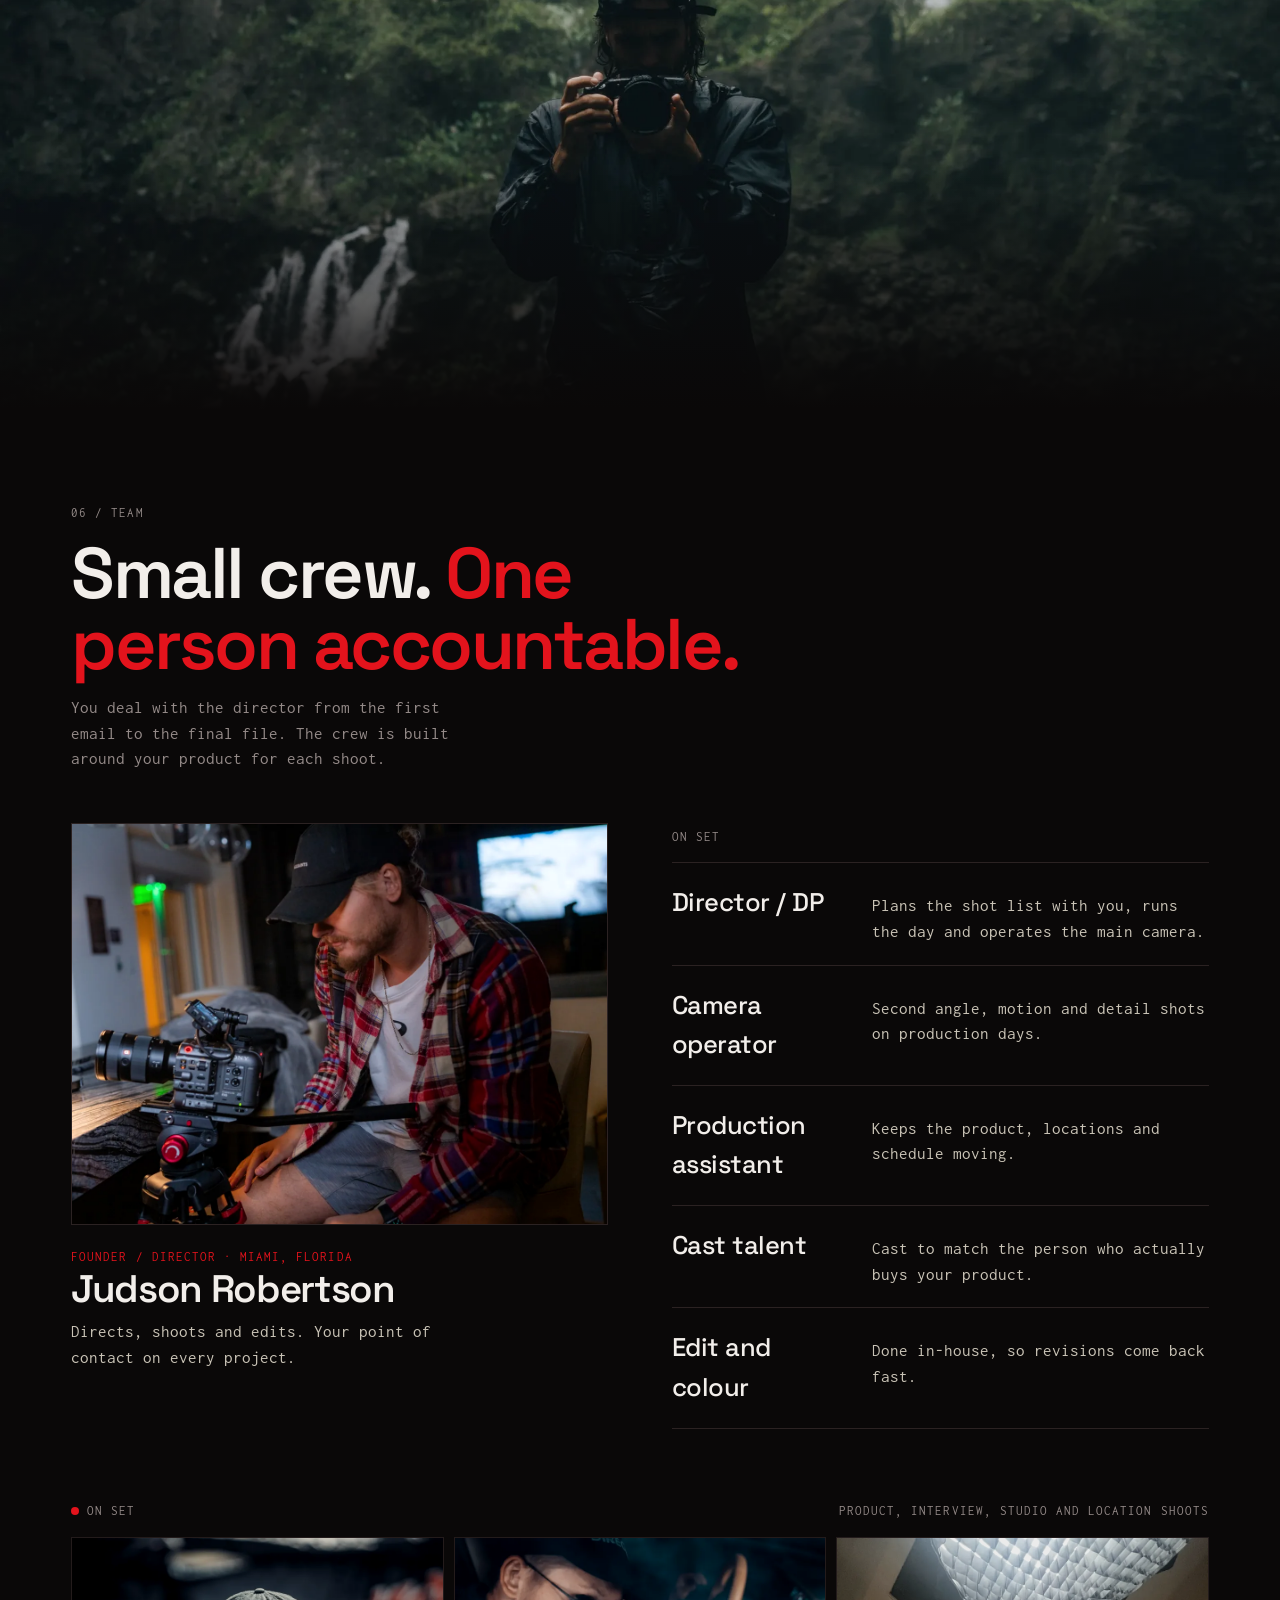
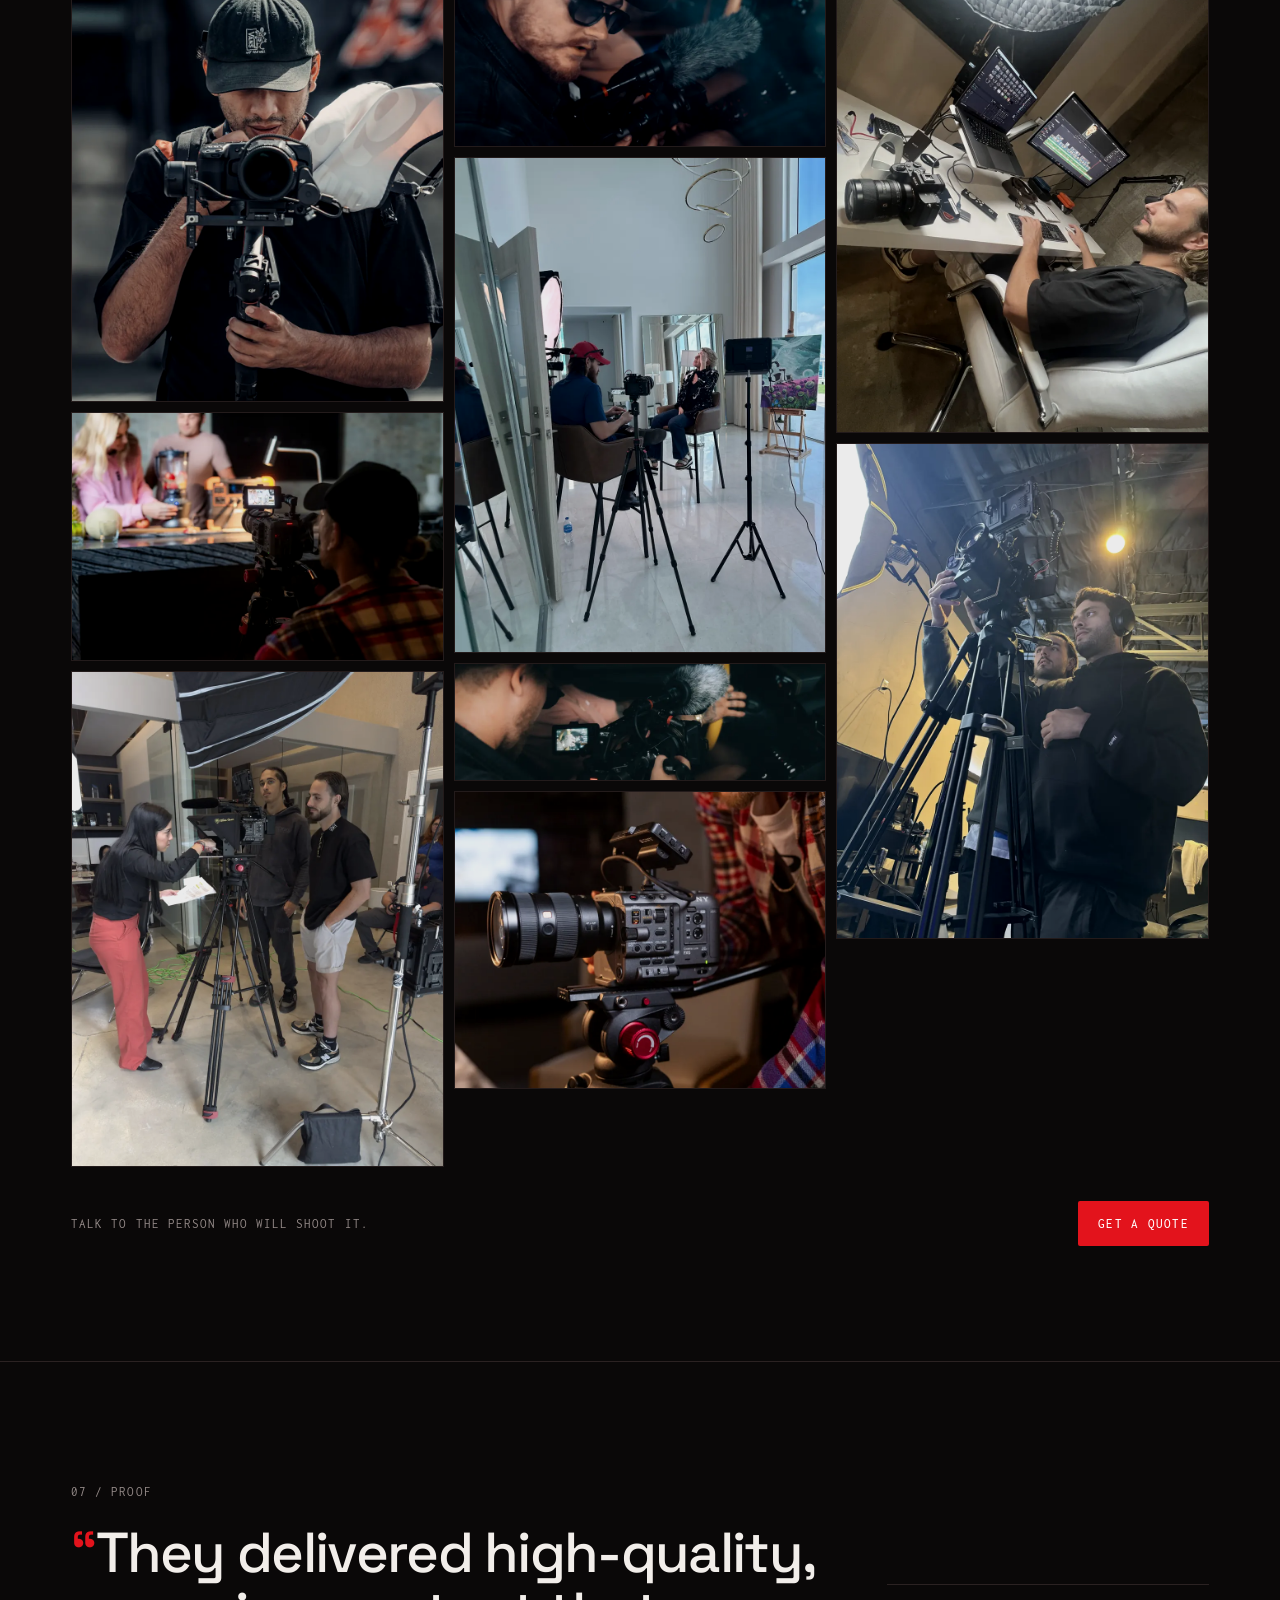
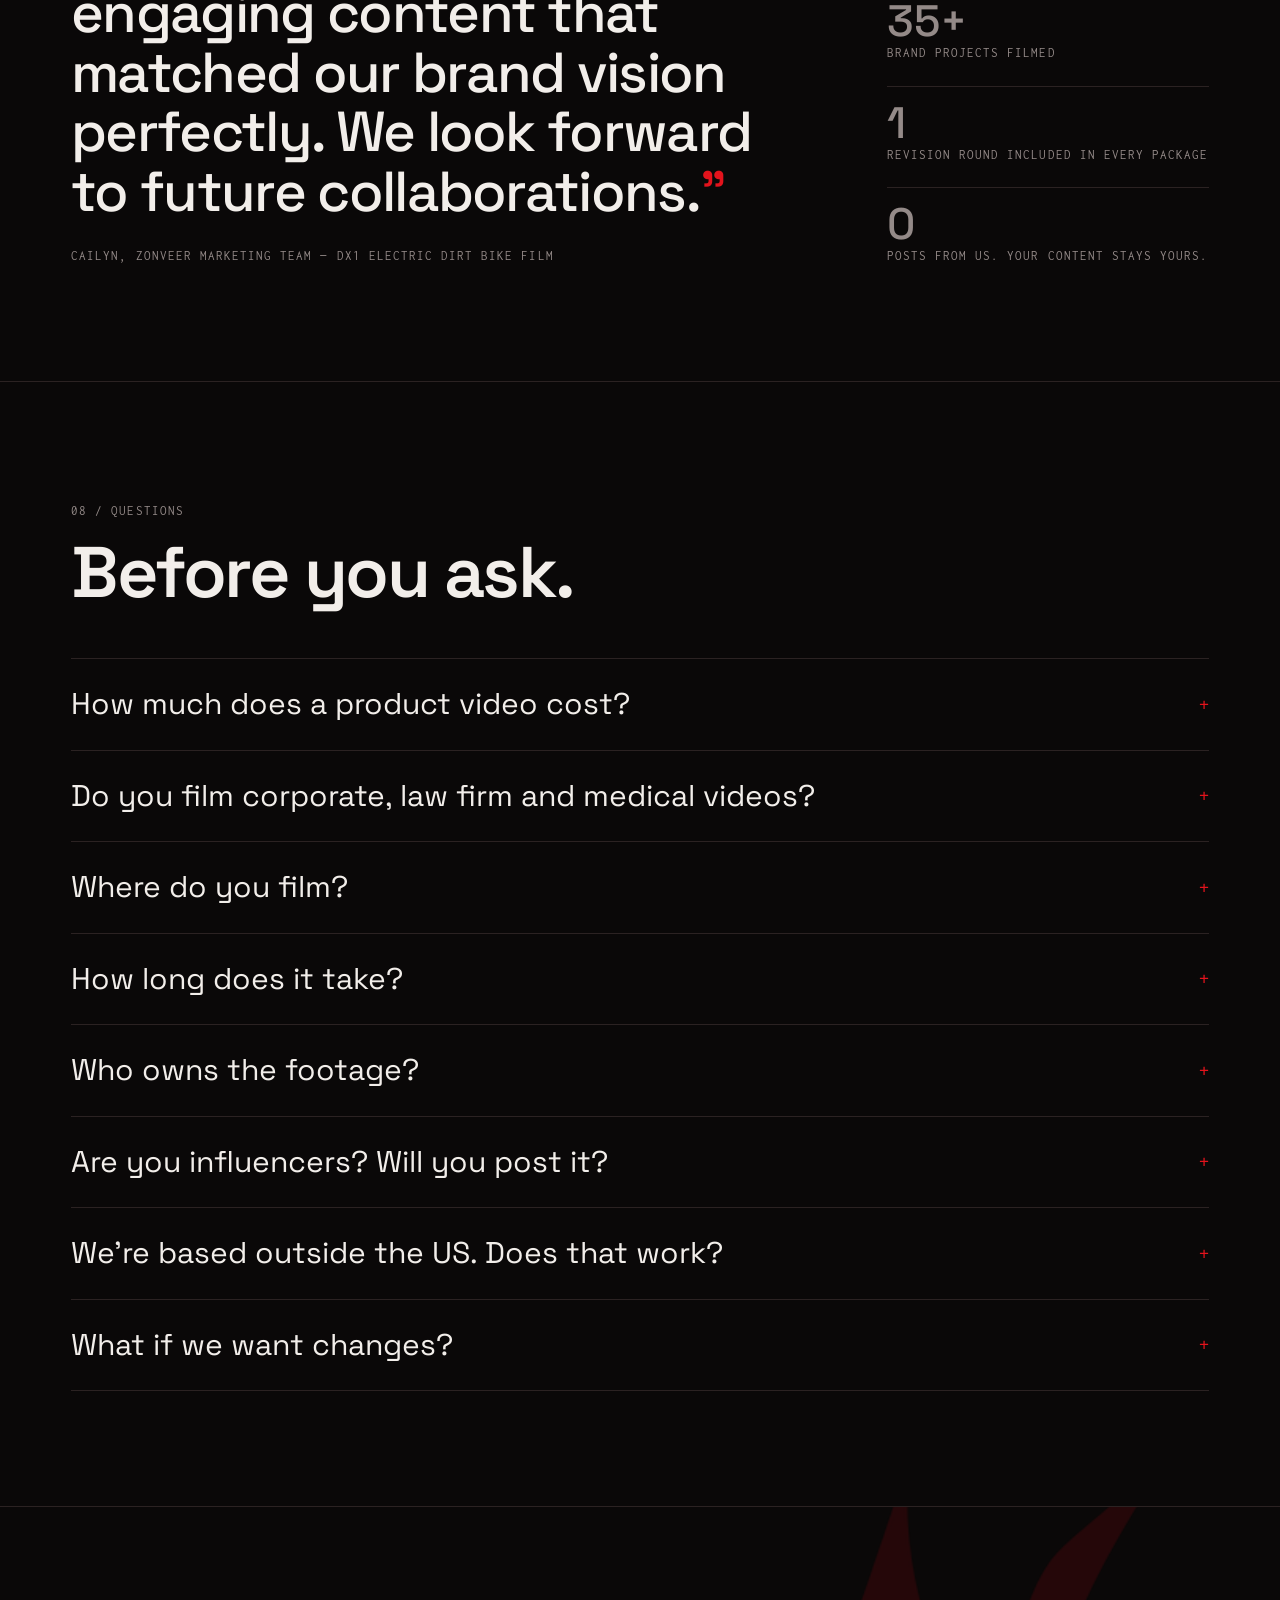
==== commit a025de01: "Landing page fixes for cold email: WeChat number, proof on free review, product-page dropdowns" ====
--- a/index.html
+++ b/index.html
@@ -446,7 +446,7 @@
         <h2>Real people. Real locations. <em>No green screen.</em></h2>
         <p>Commercials, product films, interviews and a law firm film, all shot on location.</p>
       </div>
-      <a class="btn ghost" href="https://vimeo.com/railaymedia" target="_blank" rel="noopener">All films on Vimeo</a>
+      <a class="btn ghost" href="#brief">Get a quote</a>
     </div>
 
     <div class="cases" id="cases">
@@ -636,7 +636,7 @@
   <div class="wrap">
     <div class="head"><div><span class="mono">05 / Process</span><h2>Three steps. <em>Two weeks.</em></h2><p>How a product shoot runs. Corporate, law firm and medical shoots are filmed at your office on a date we set together.</p></div></div>
     <div class="steps">
-      <div class="step"><span class="mono tally">Day 0</span><h3>Ship</h3><p>You send one unit to our Miami studio and a short note on who buys it. We write the shot list and send it for your sign-off.</p></div>
+      <div class="step"><span class="mono tally">Day 0</span><h3>Ship</h3><p>You send one unit to our South Florida studio and a short note on who buys it. We write the shot list and send it for your sign-off.</p></div>
       <div class="step"><span class="mono tally">Days 1 to 7</span><h3>Shoot</h3><p>We cast, scout and film in Miami and South Florida. Real people, real locations, the product in use.</p></div>
       <div class="step"><span class="mono tally">By day 14</span><h3>Deliver</h3><p>Film, cutdowns and photos land in a shared folder, sized for Amazon, your site and paid social. One revision round is included.</p></div>
     </div>
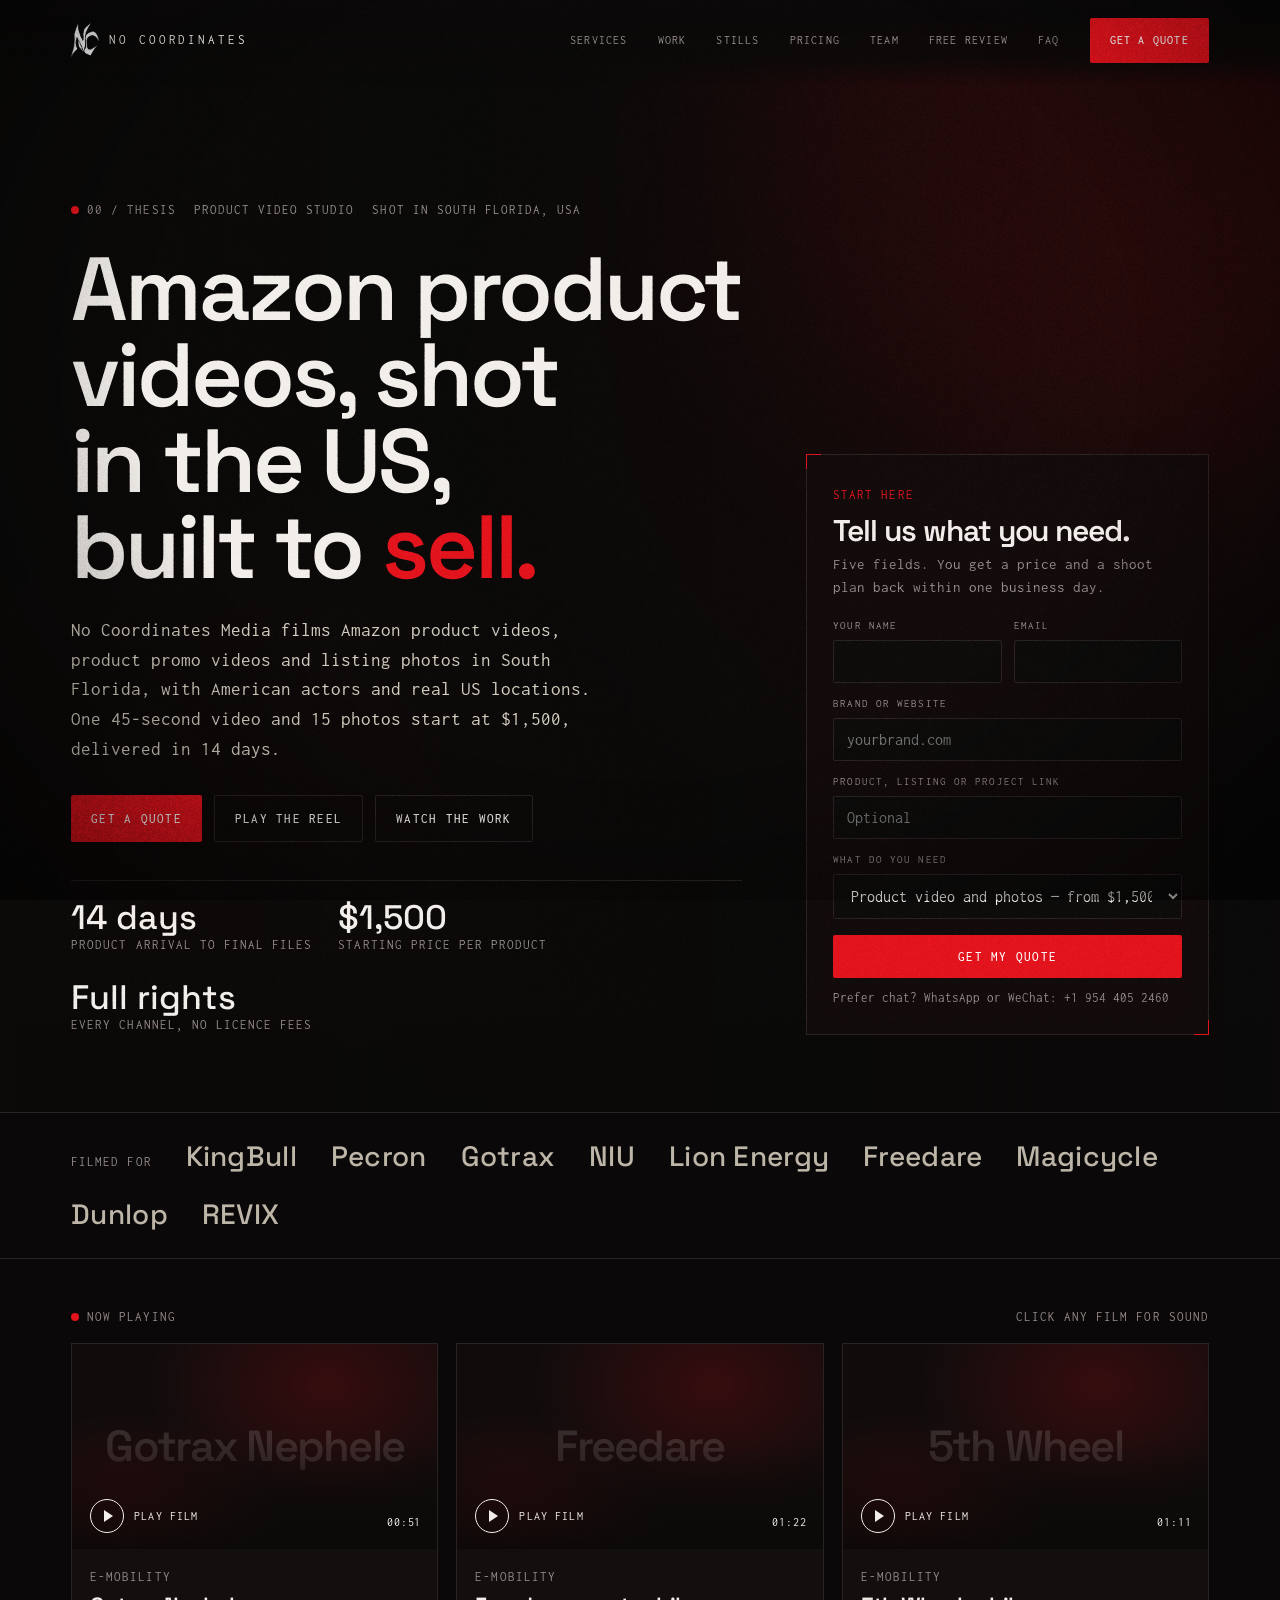
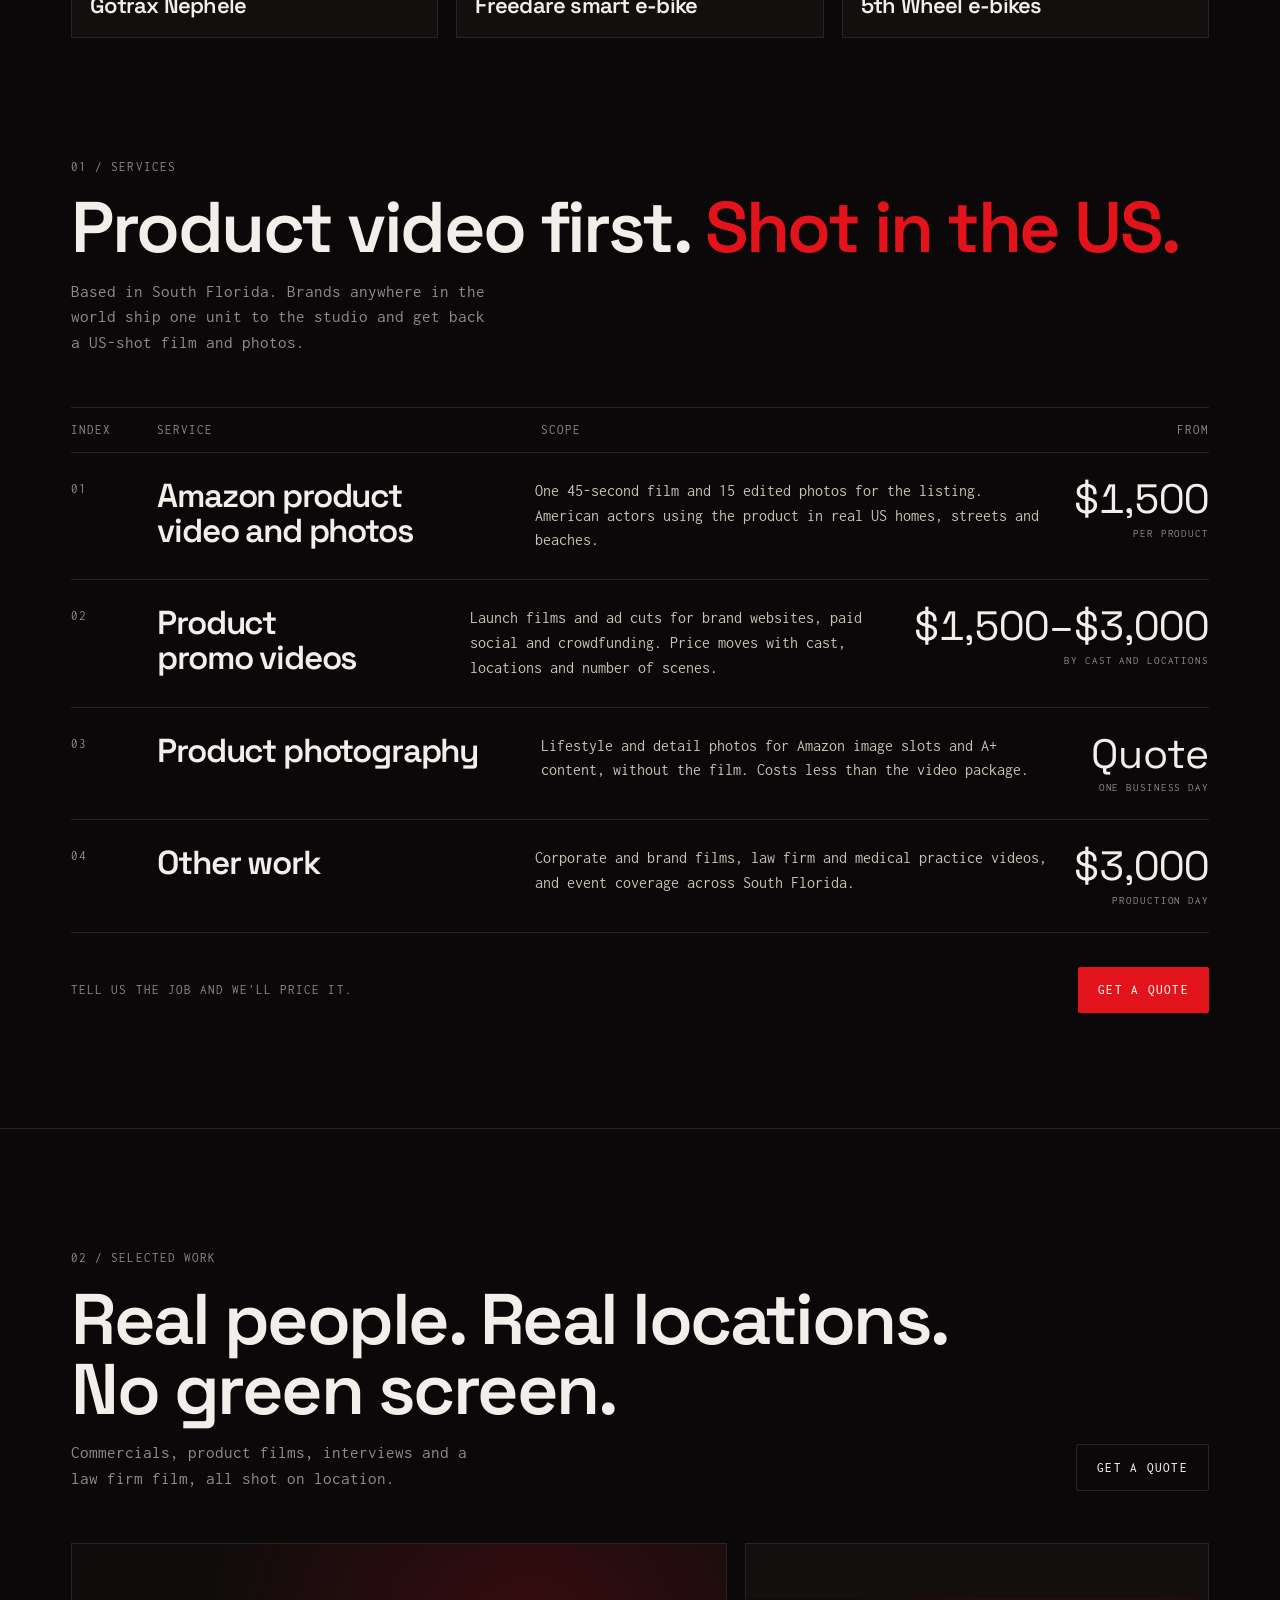
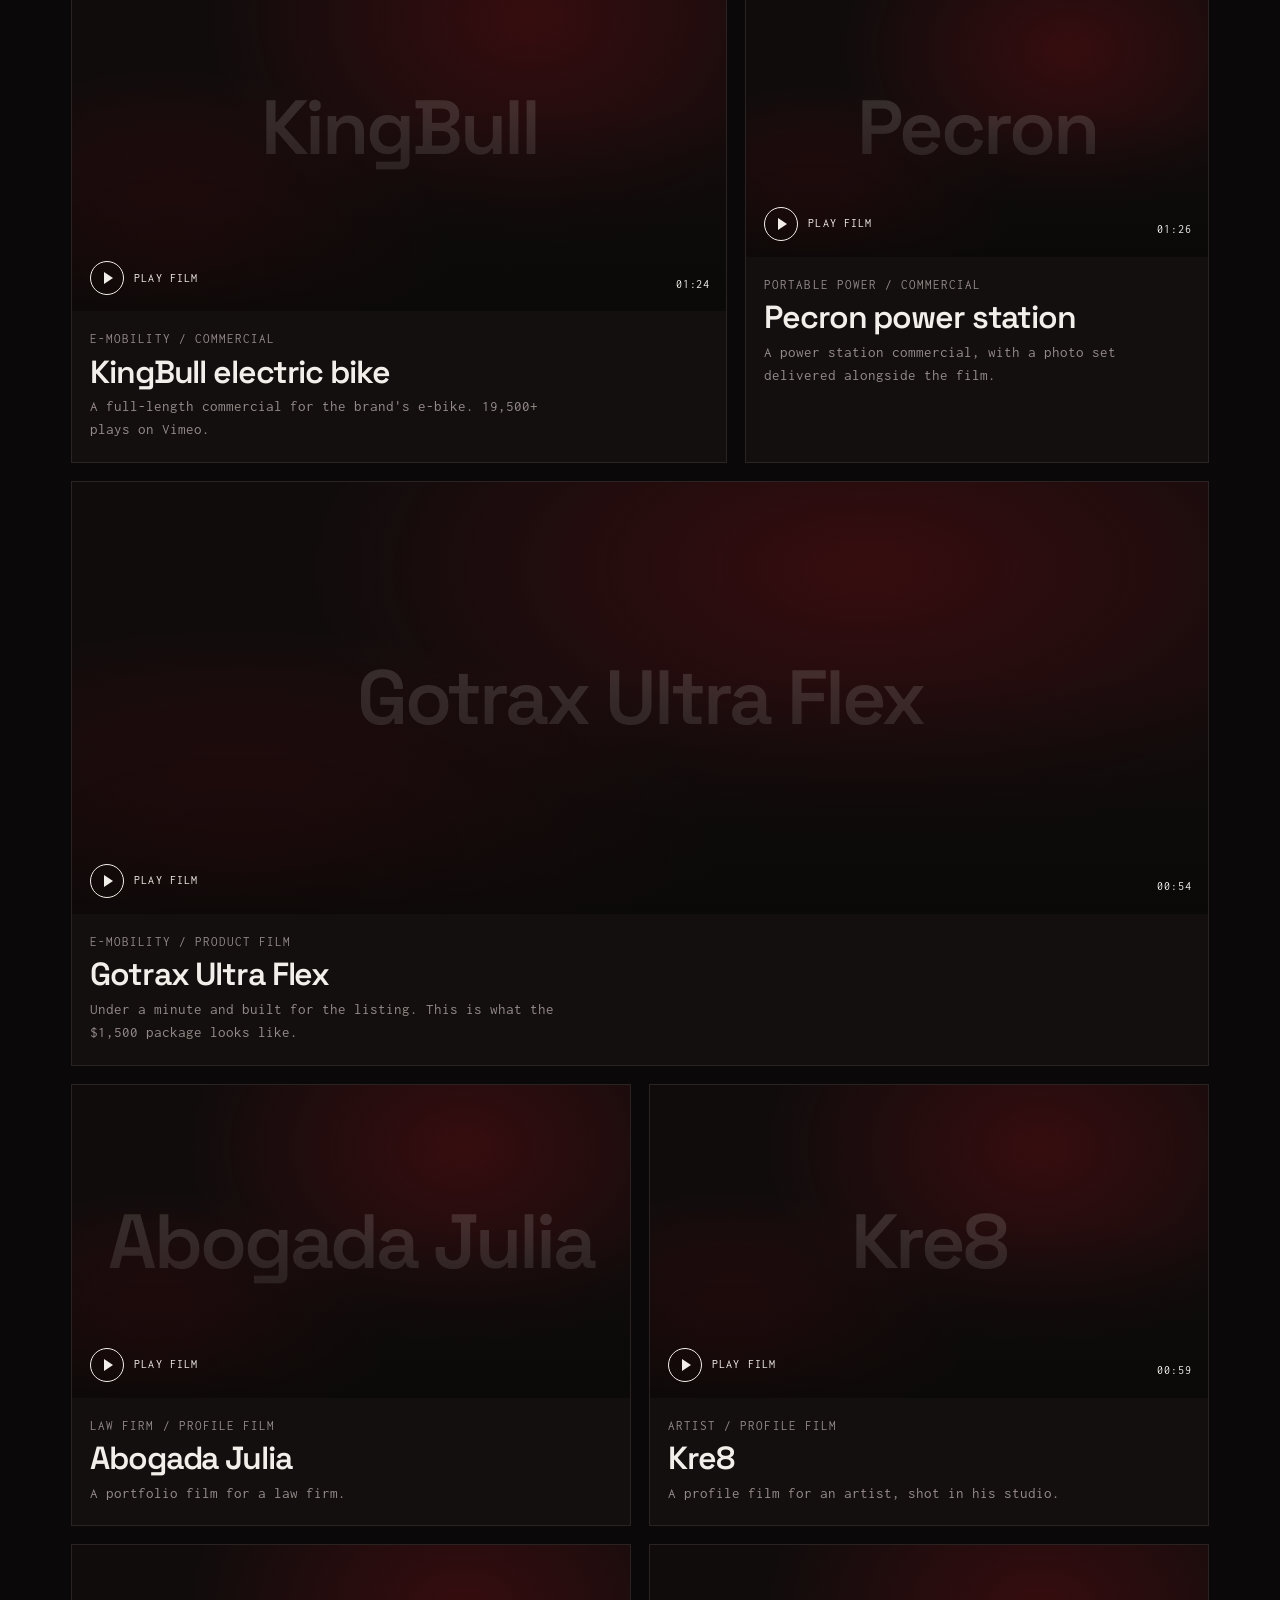
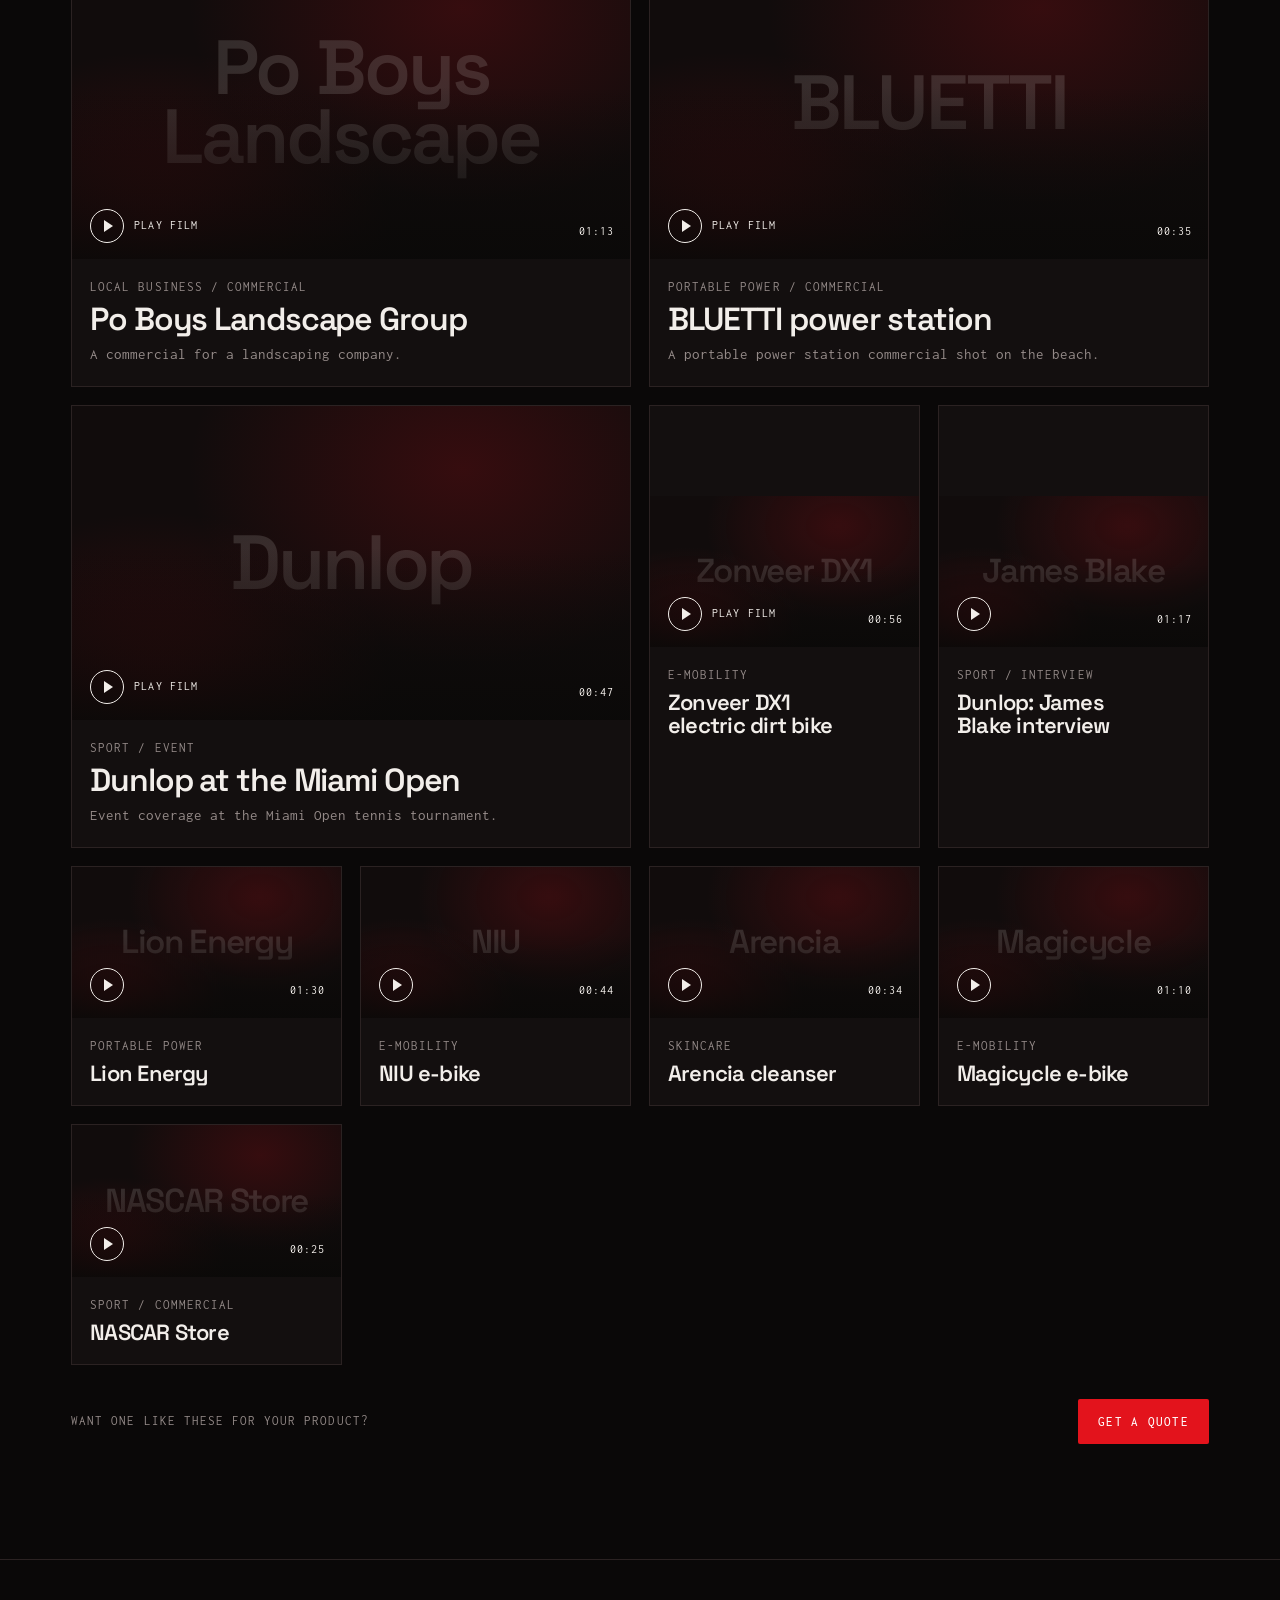
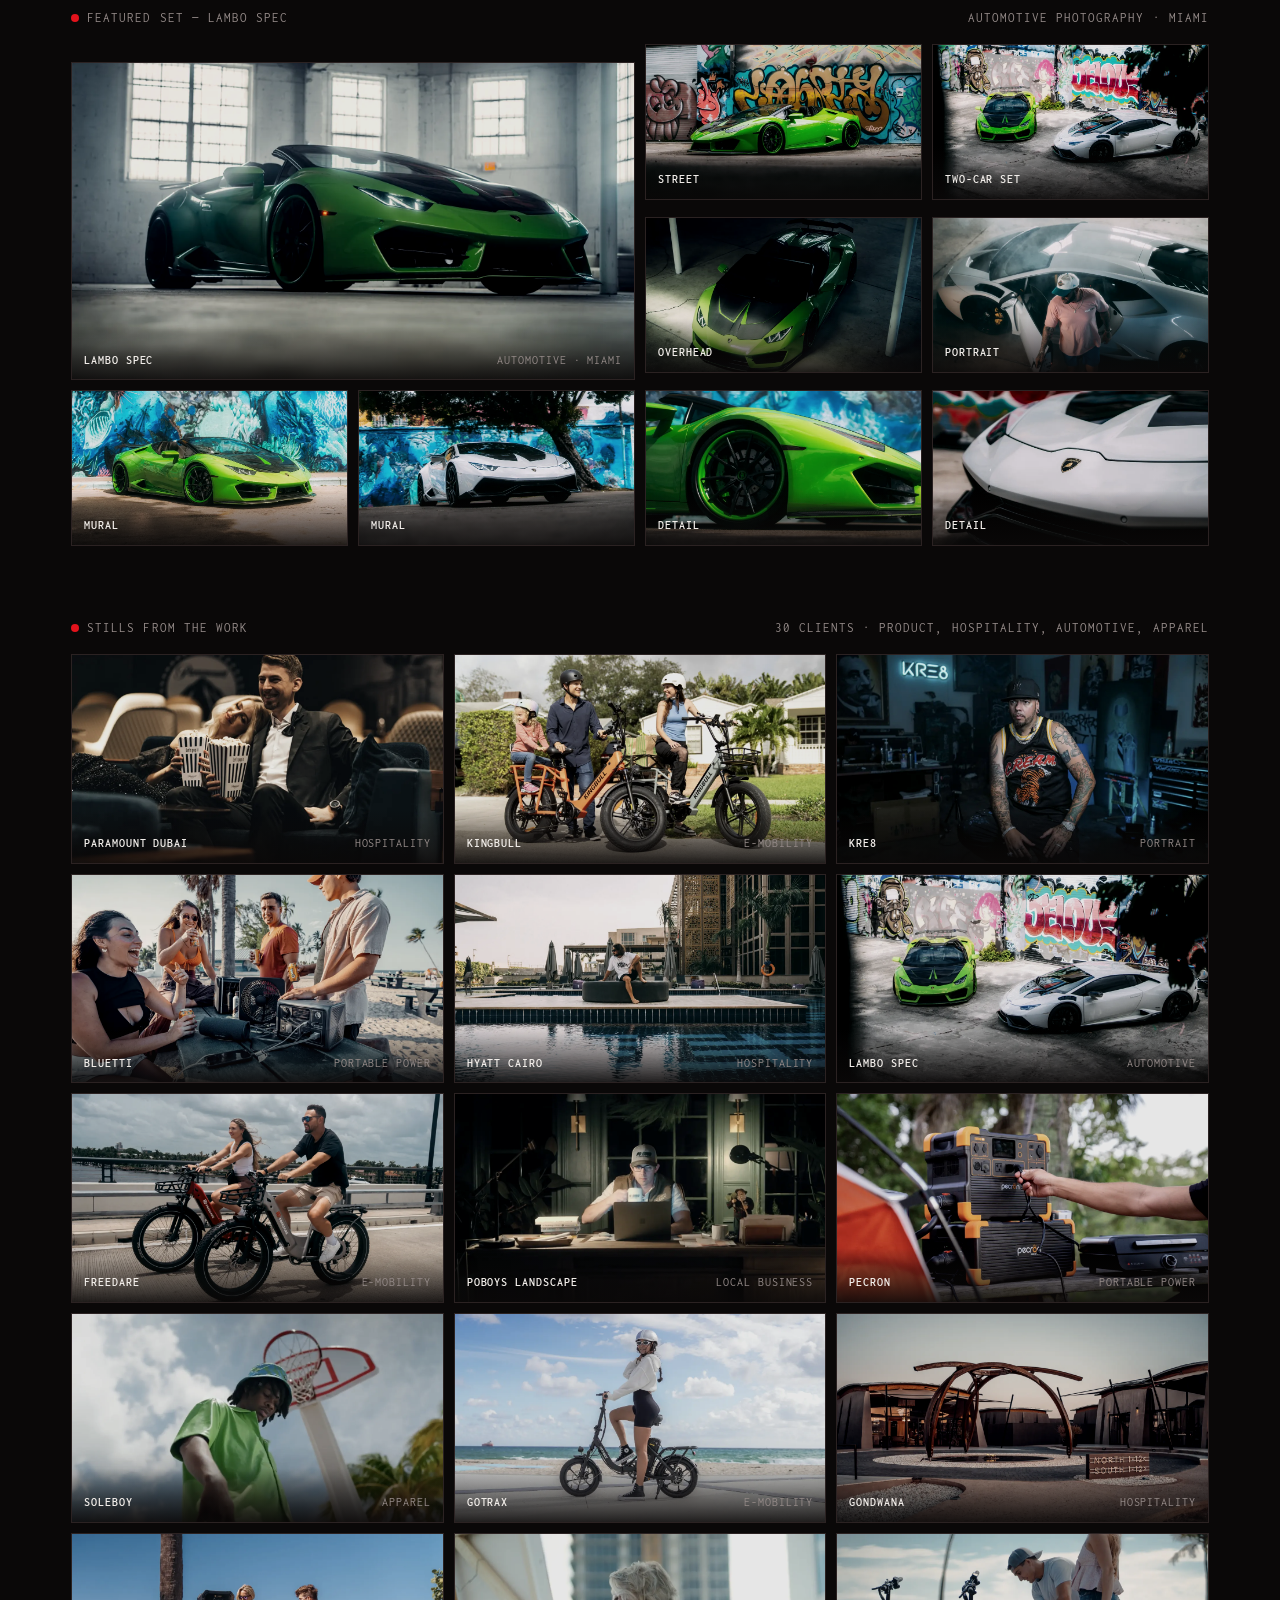
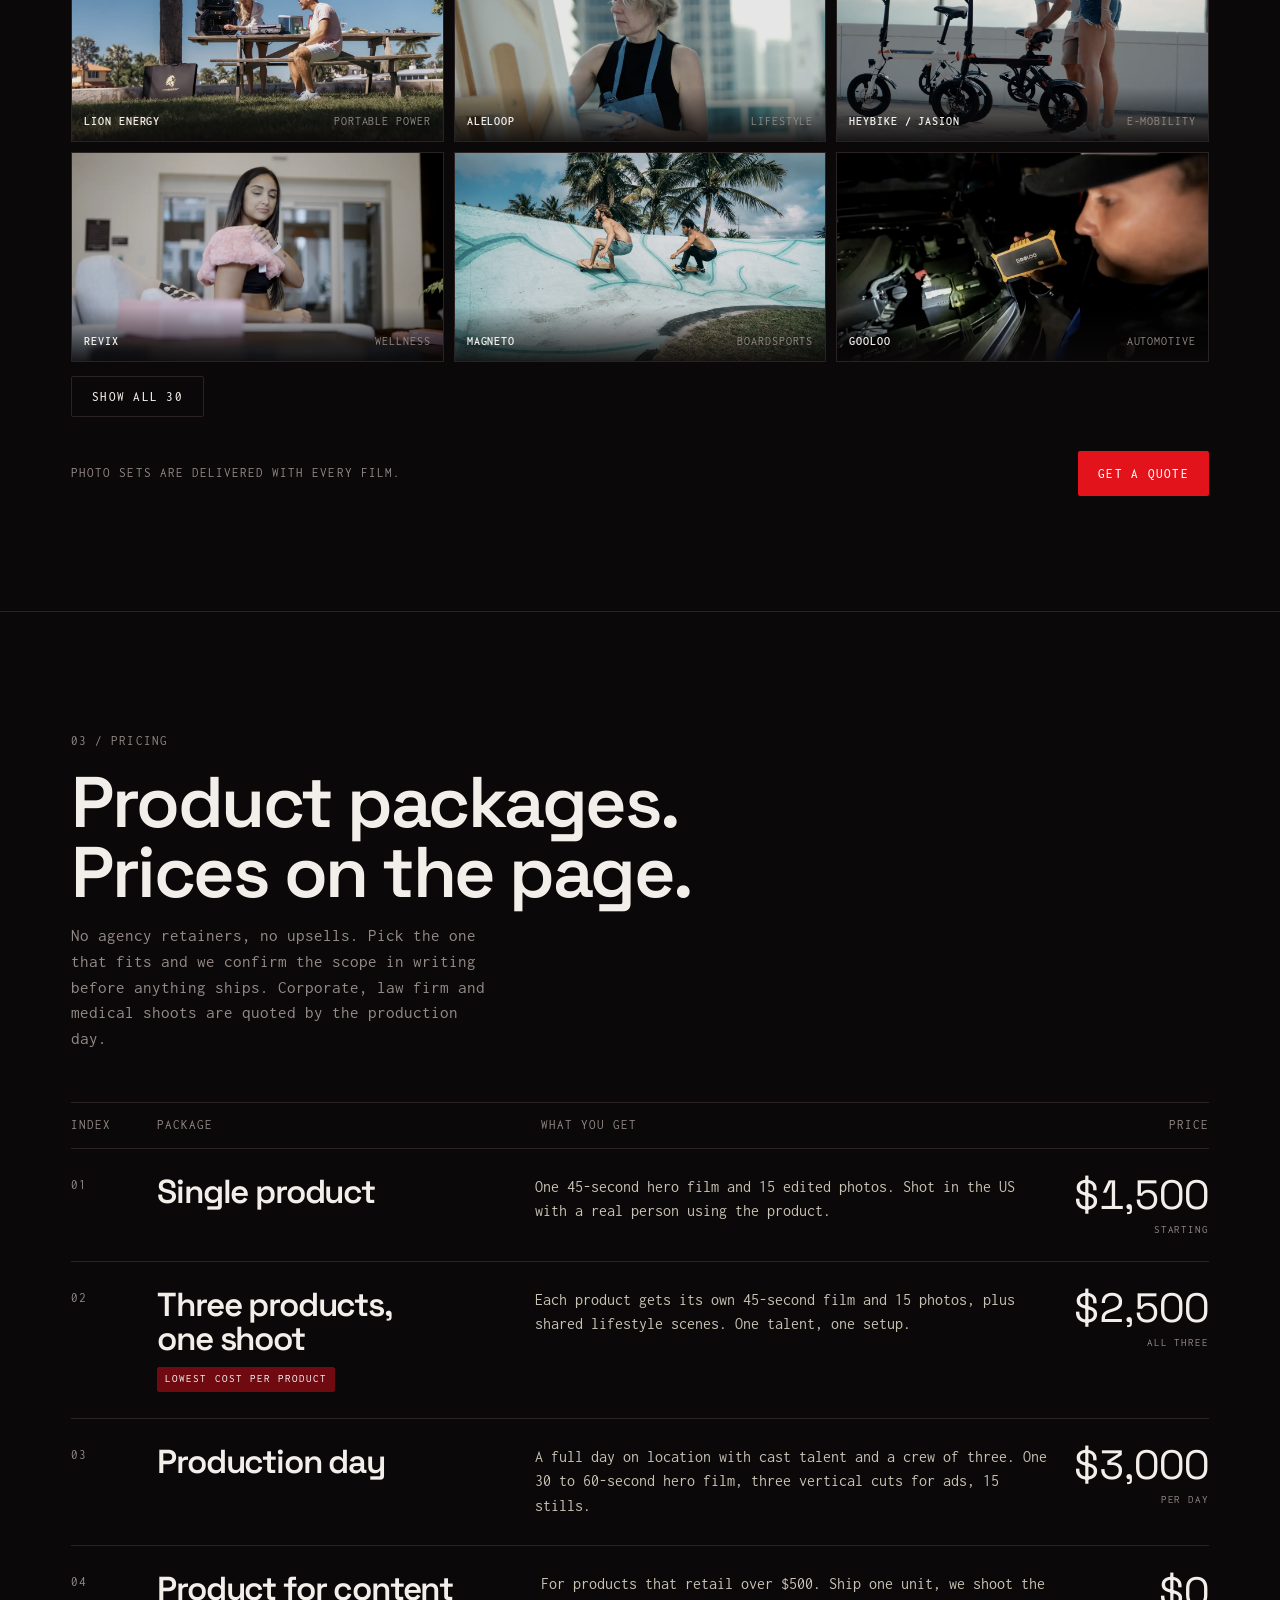
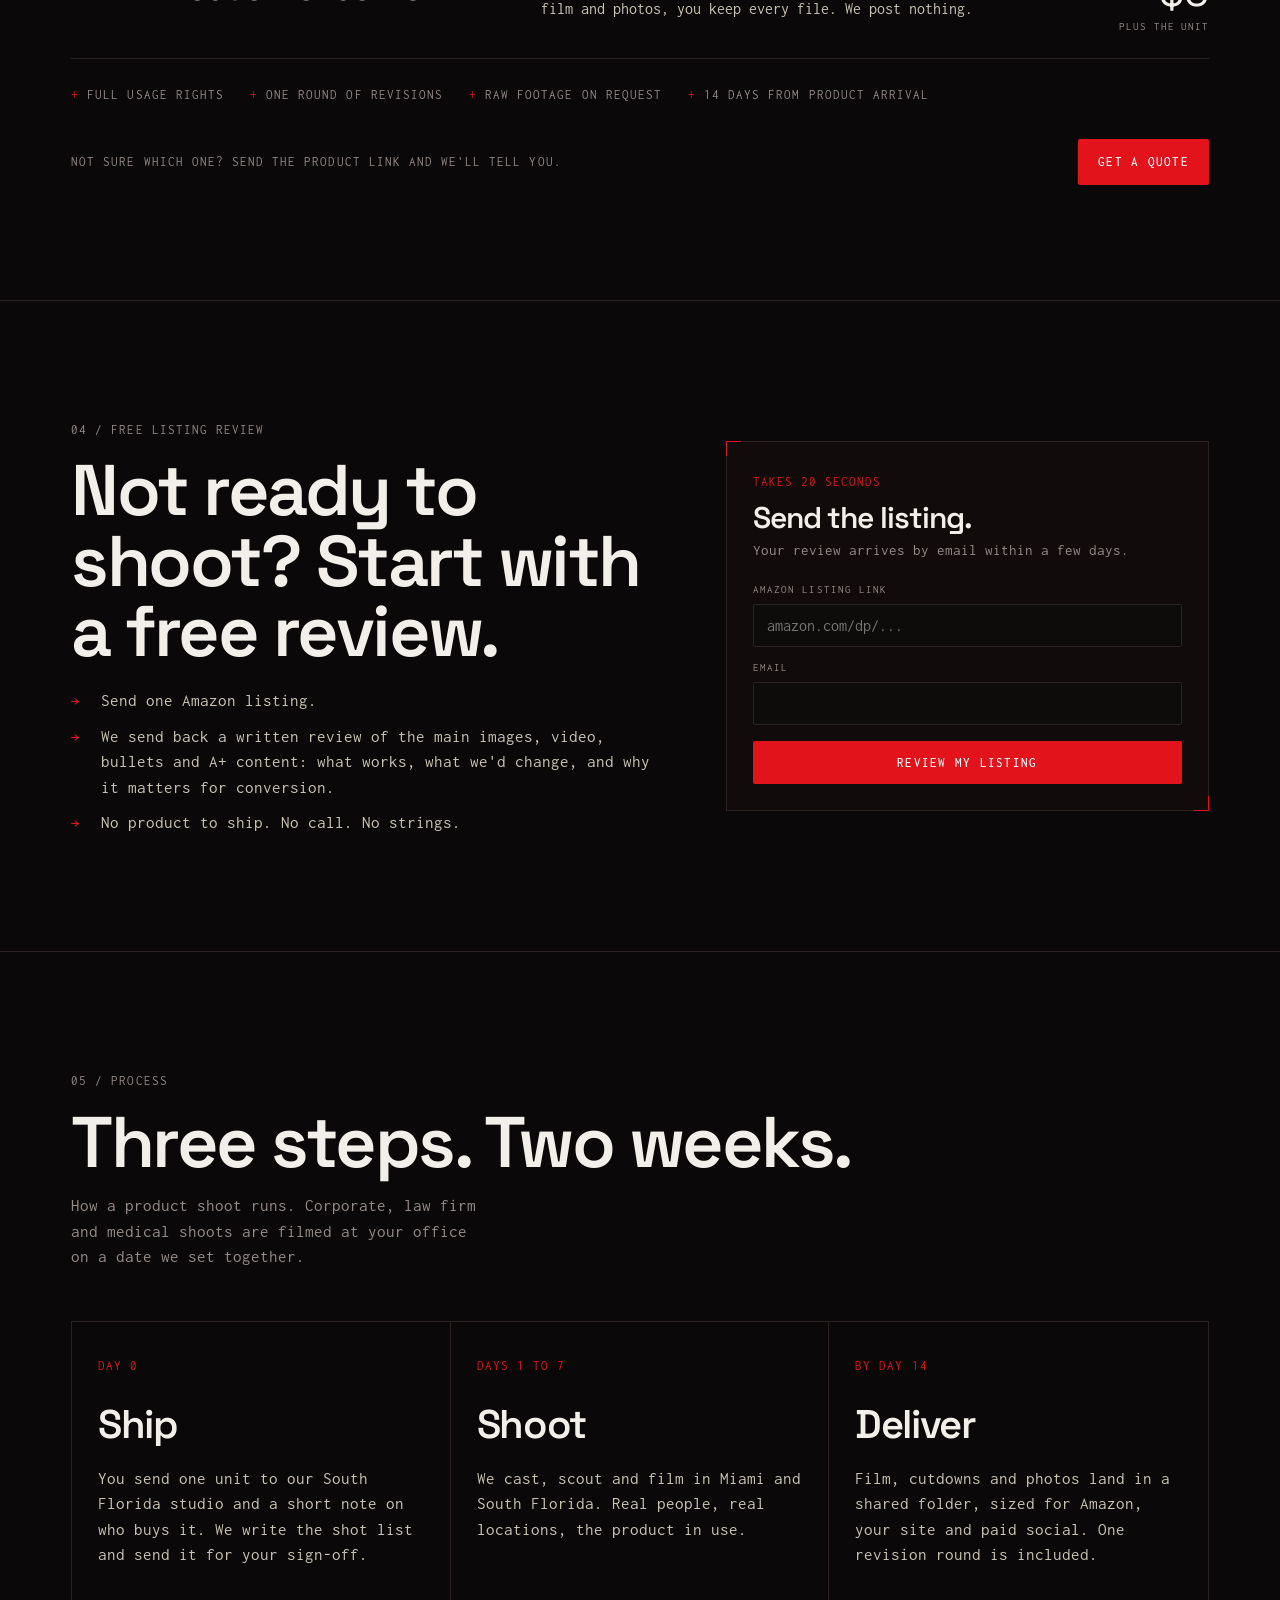
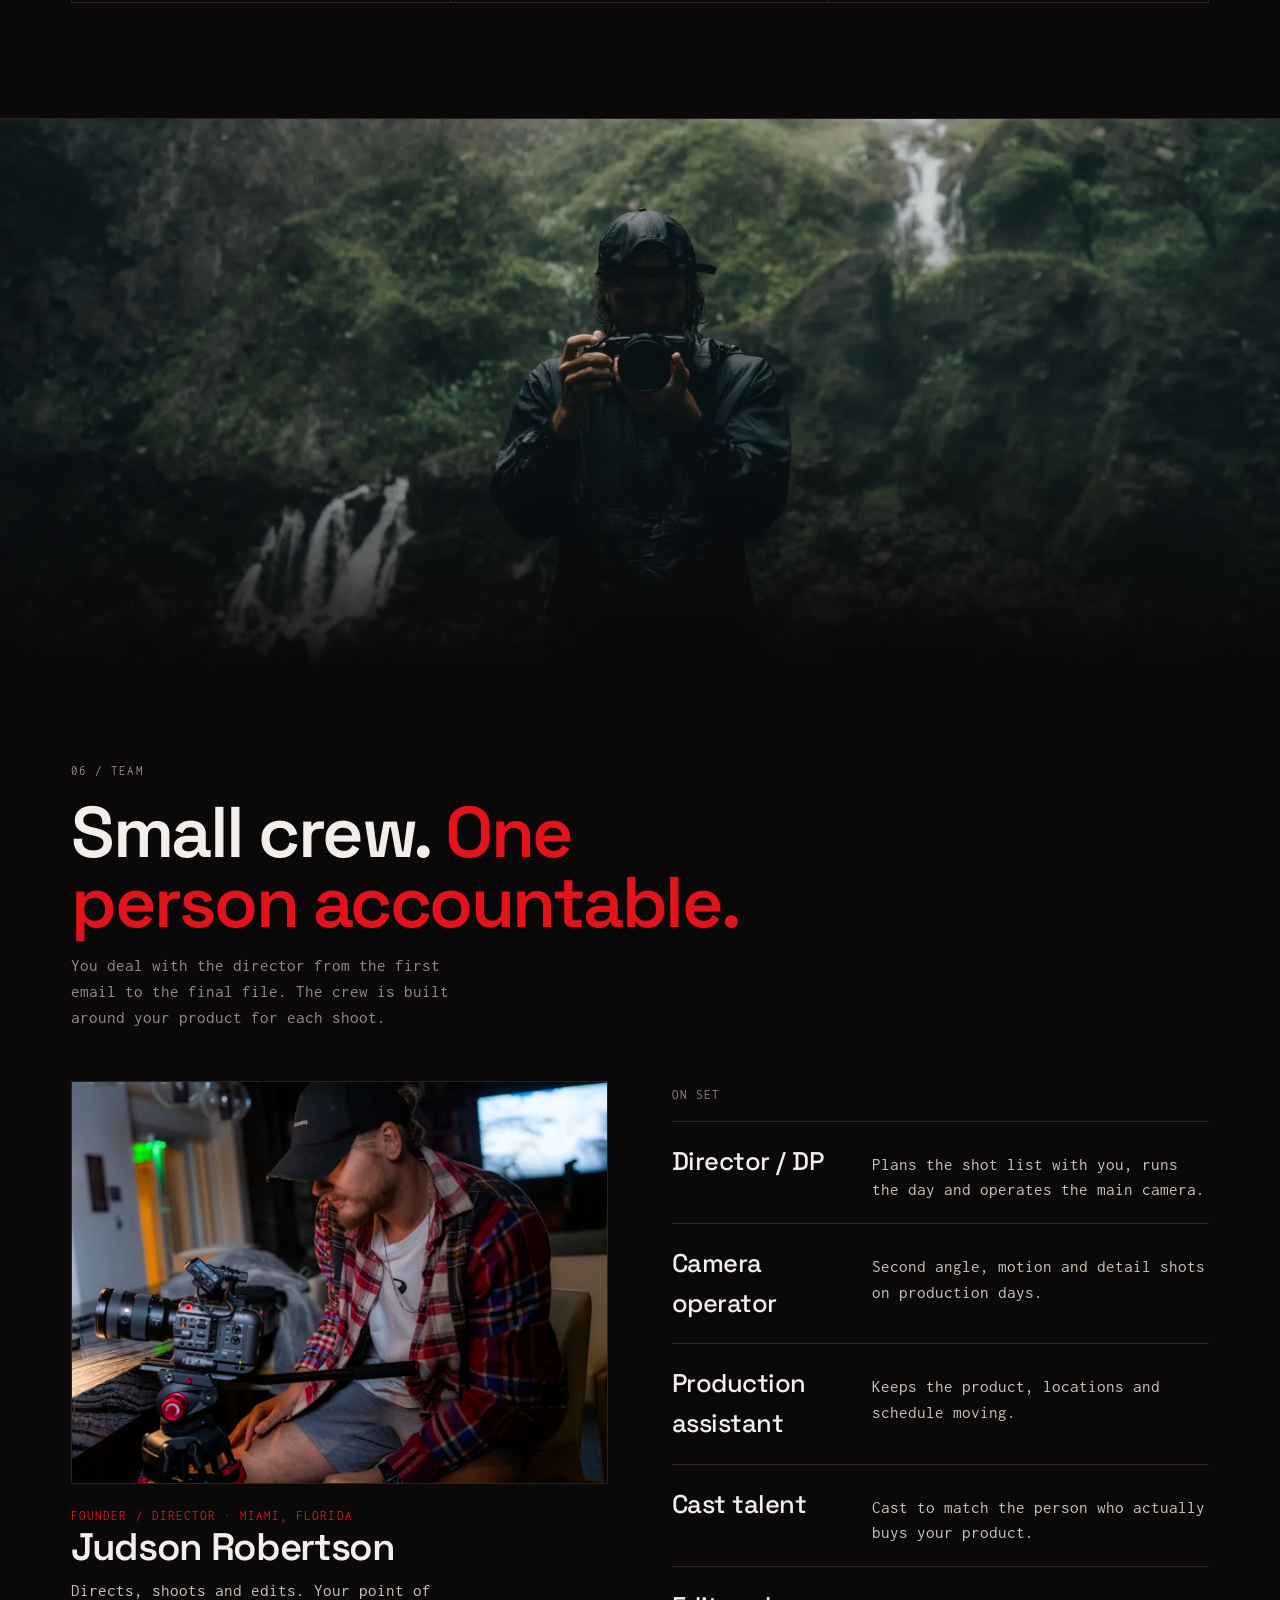
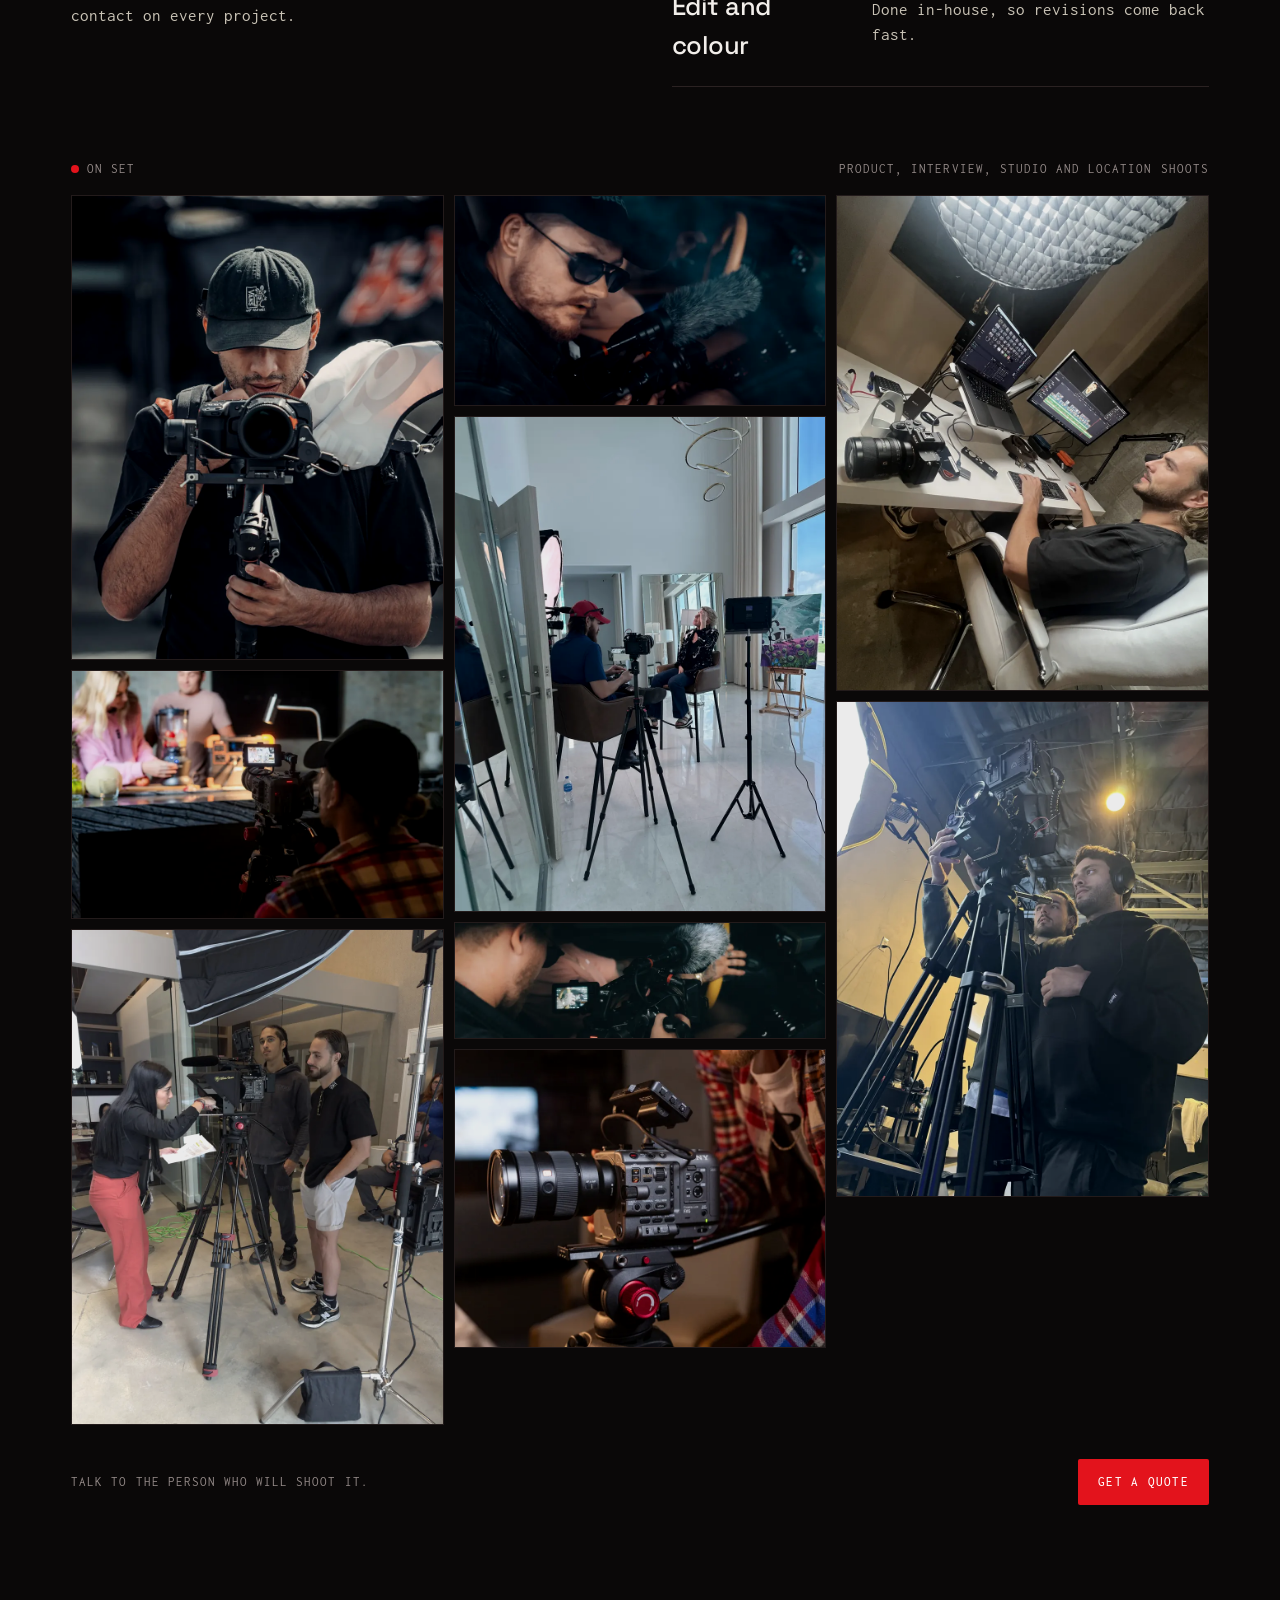
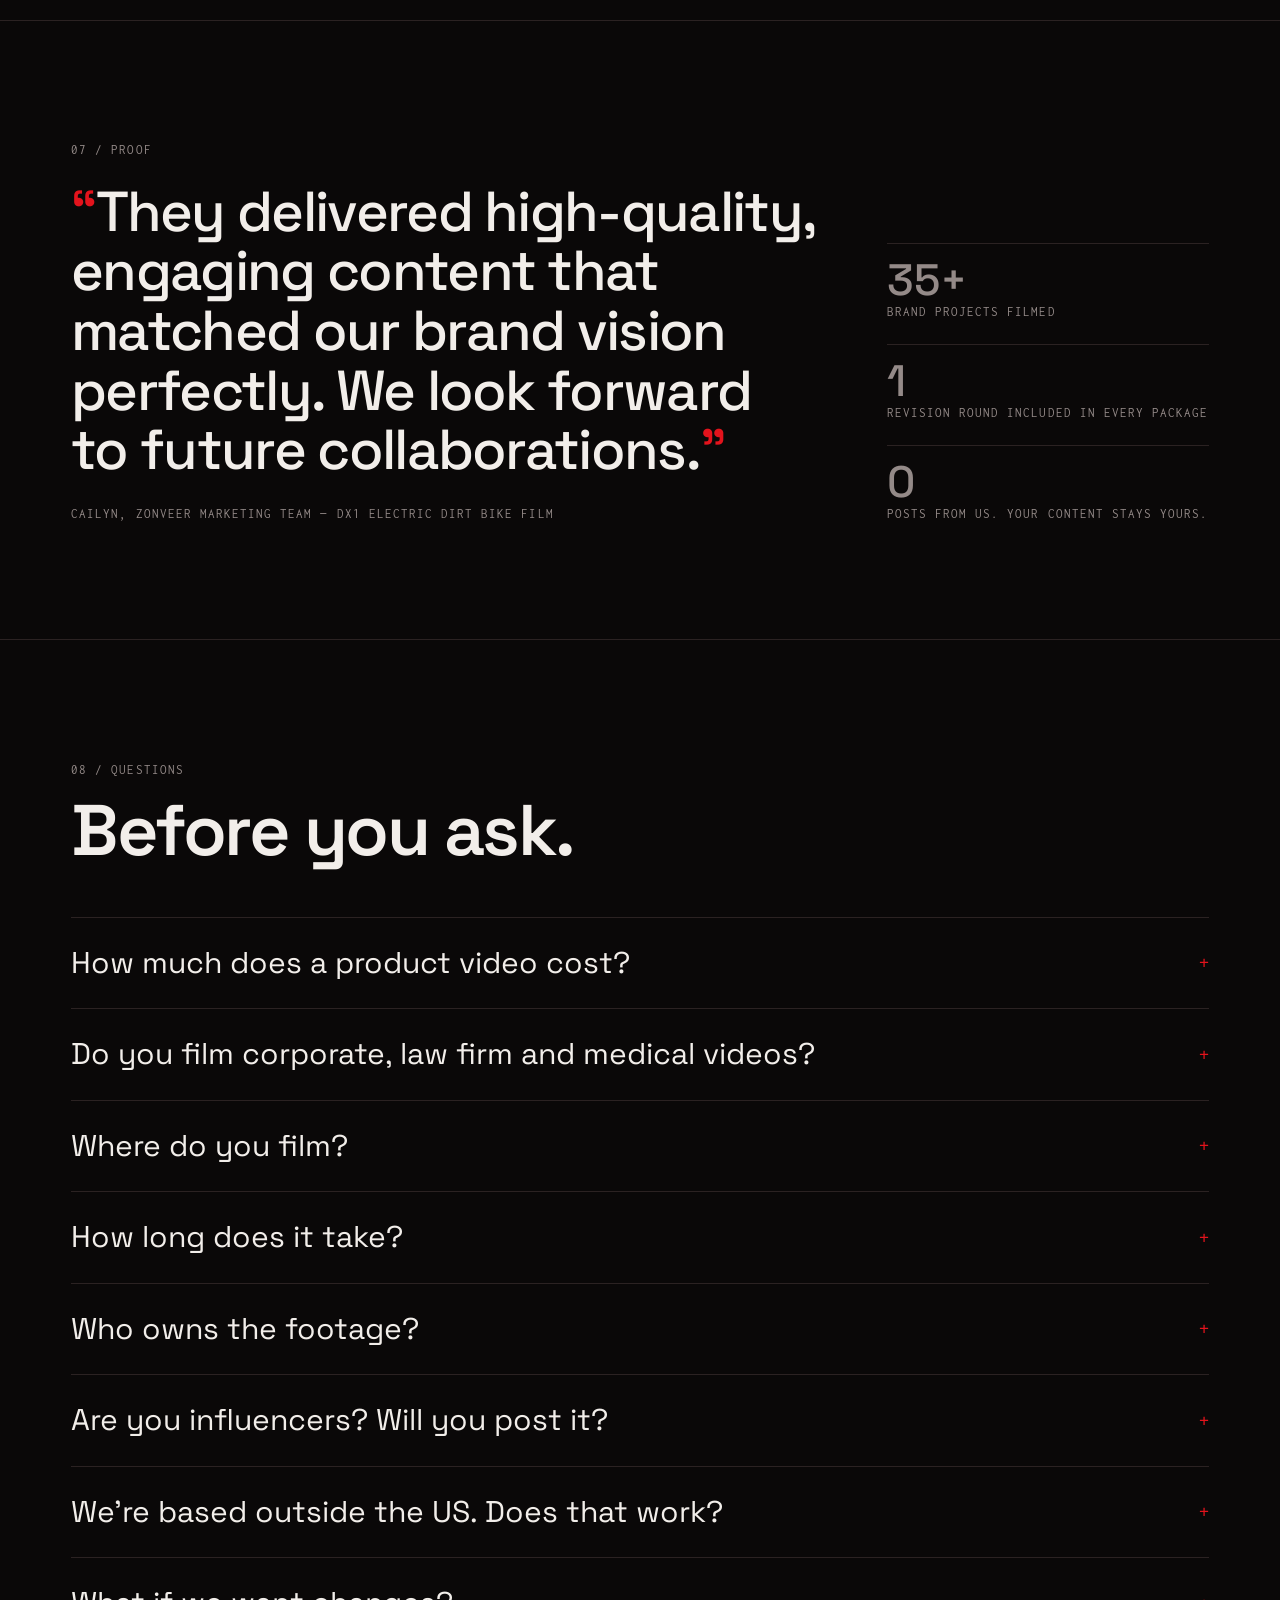
==== commit 1081c7c4: "Add Zonveer DX1 film to home, e-bike and Chinese-brands pages" ====
--- a/index.html
+++ b/index.html
@@ -482,6 +482,10 @@
         <div class="frame"><img alt="Dunlop at the Miami Open tennis tournament" loading="lazy"><div class="ghost-title">Dunlop</div><span class="play"><i></i>Play film</span><span class="tc">00:47</span></div>
         <div class="meta"><span class="mono">Sport / Event</span><h3>Dunlop at the Miami Open</h3><p>Event coverage at the Miami Open tennis tournament.</p></div>
       </button>
+      <button class="film s" data-id="1249470793" data-th="2229848313-3e9f03d98447a80cef89085800f42b4673fe239d366d011999bb6f773b5efc52">
+        <div class="frame"><img alt="Zonveer DX1 electric dirt bike film" loading="lazy"><div class="ghost-title">Zonveer DX1</div><span class="play"><i></i>Play film</span><span class="tc">00:56</span></div>
+        <div class="meta"><span class="mono">E-mobility</span><h3>Zonveer DX1 electric dirt bike</h3></div>
+      </button>
       <button class="film s" data-id="933764817" data-th="1832367231-0ef48bfb536c7c2e3e30df9a6b09598a6bed3ded063366e16b83729d892efbb5">
         <div class="frame"><img alt="Dunlop interview with James Blake at the Miami Open" loading="lazy"><div class="ghost-title">James Blake</div><span class="play"><i></i></span><span class="tc">01:17</span></div>
         <div class="meta"><span class="mono">Sport / Interview</span><h3>Dunlop: James Blake interview</h3></div>
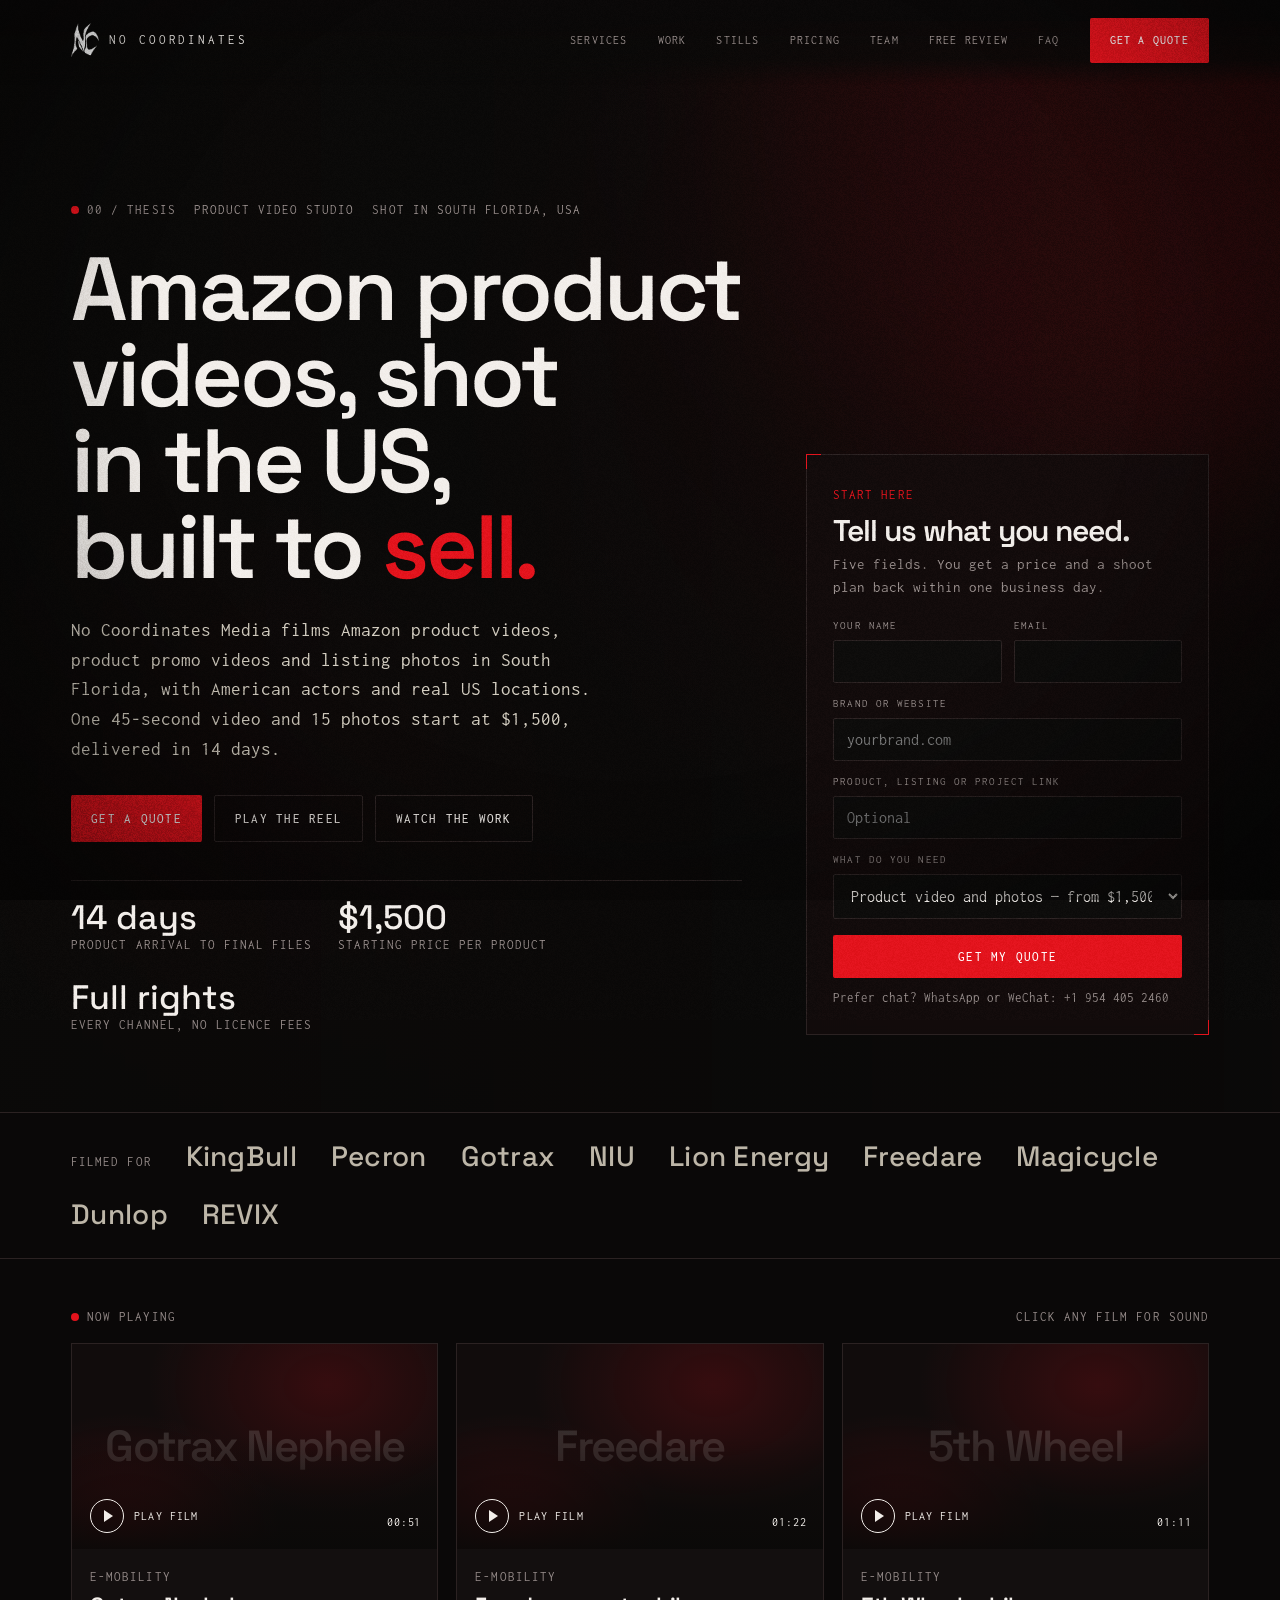
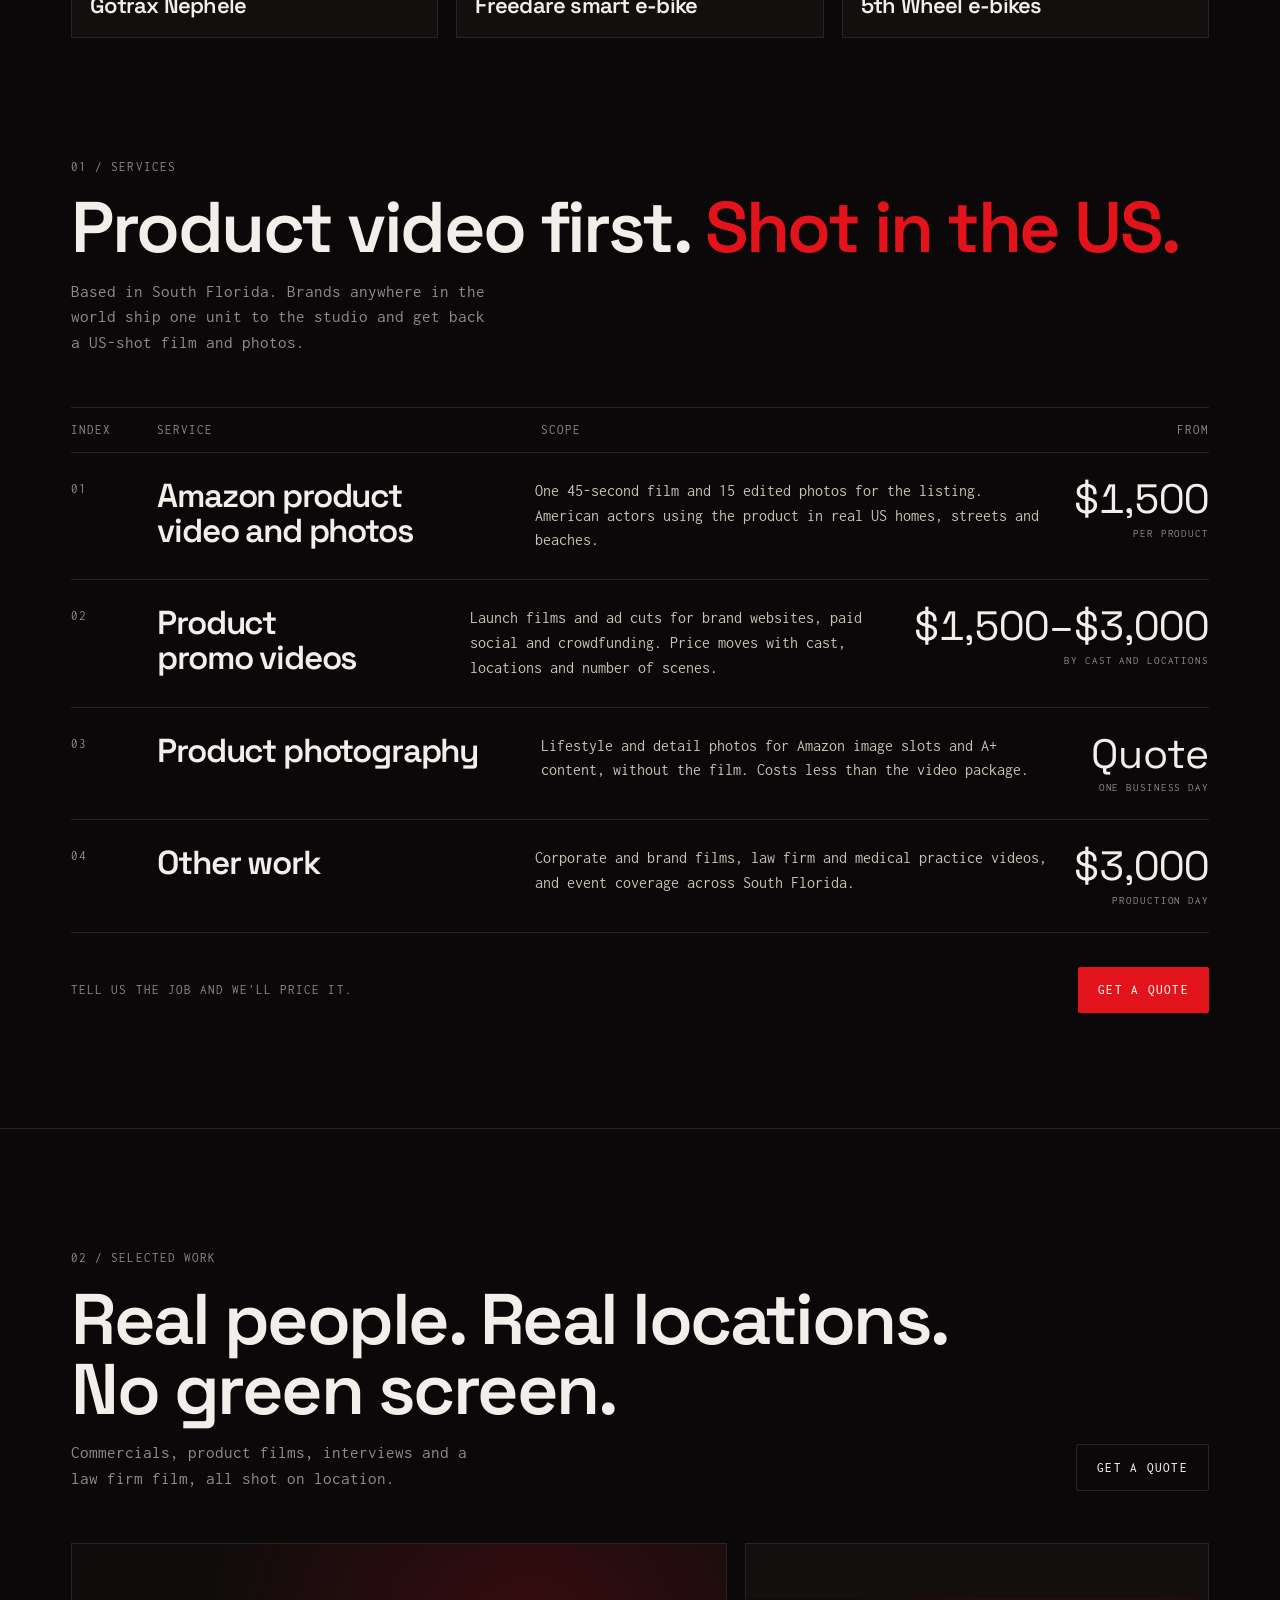
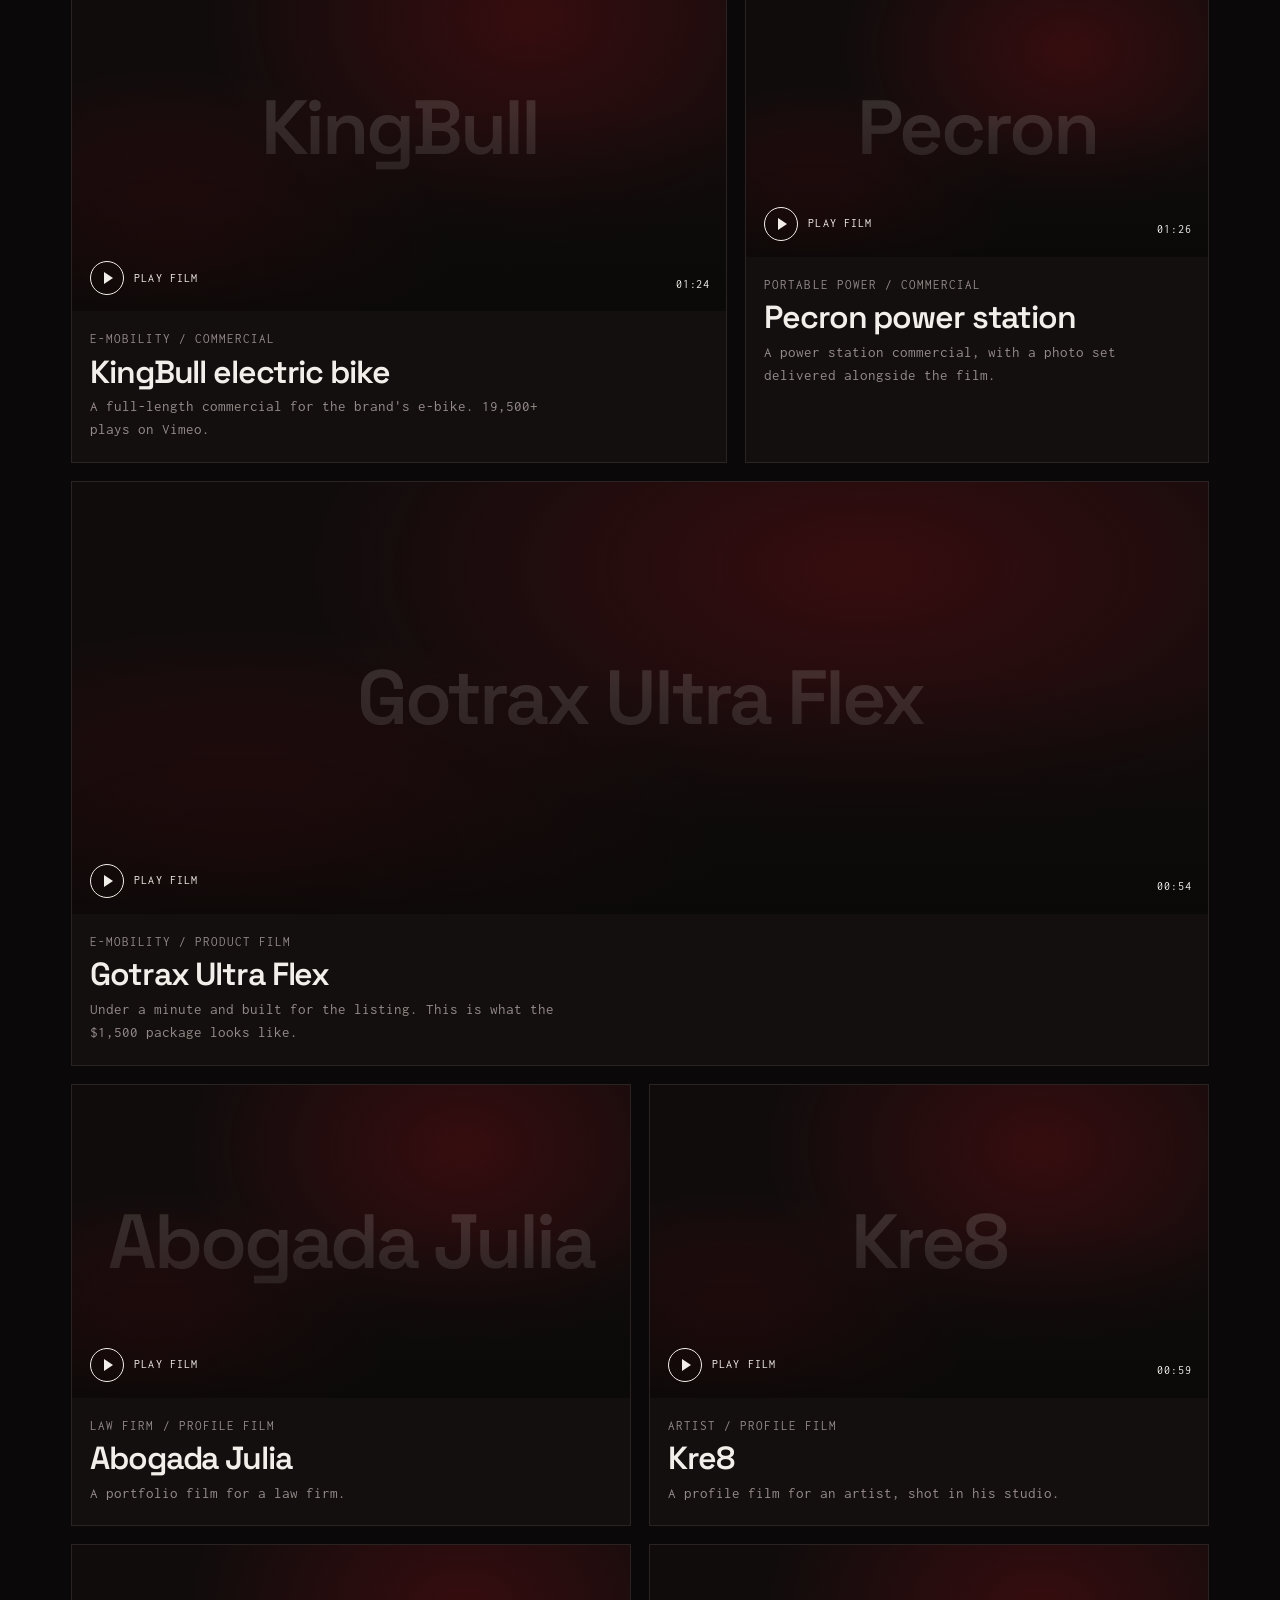
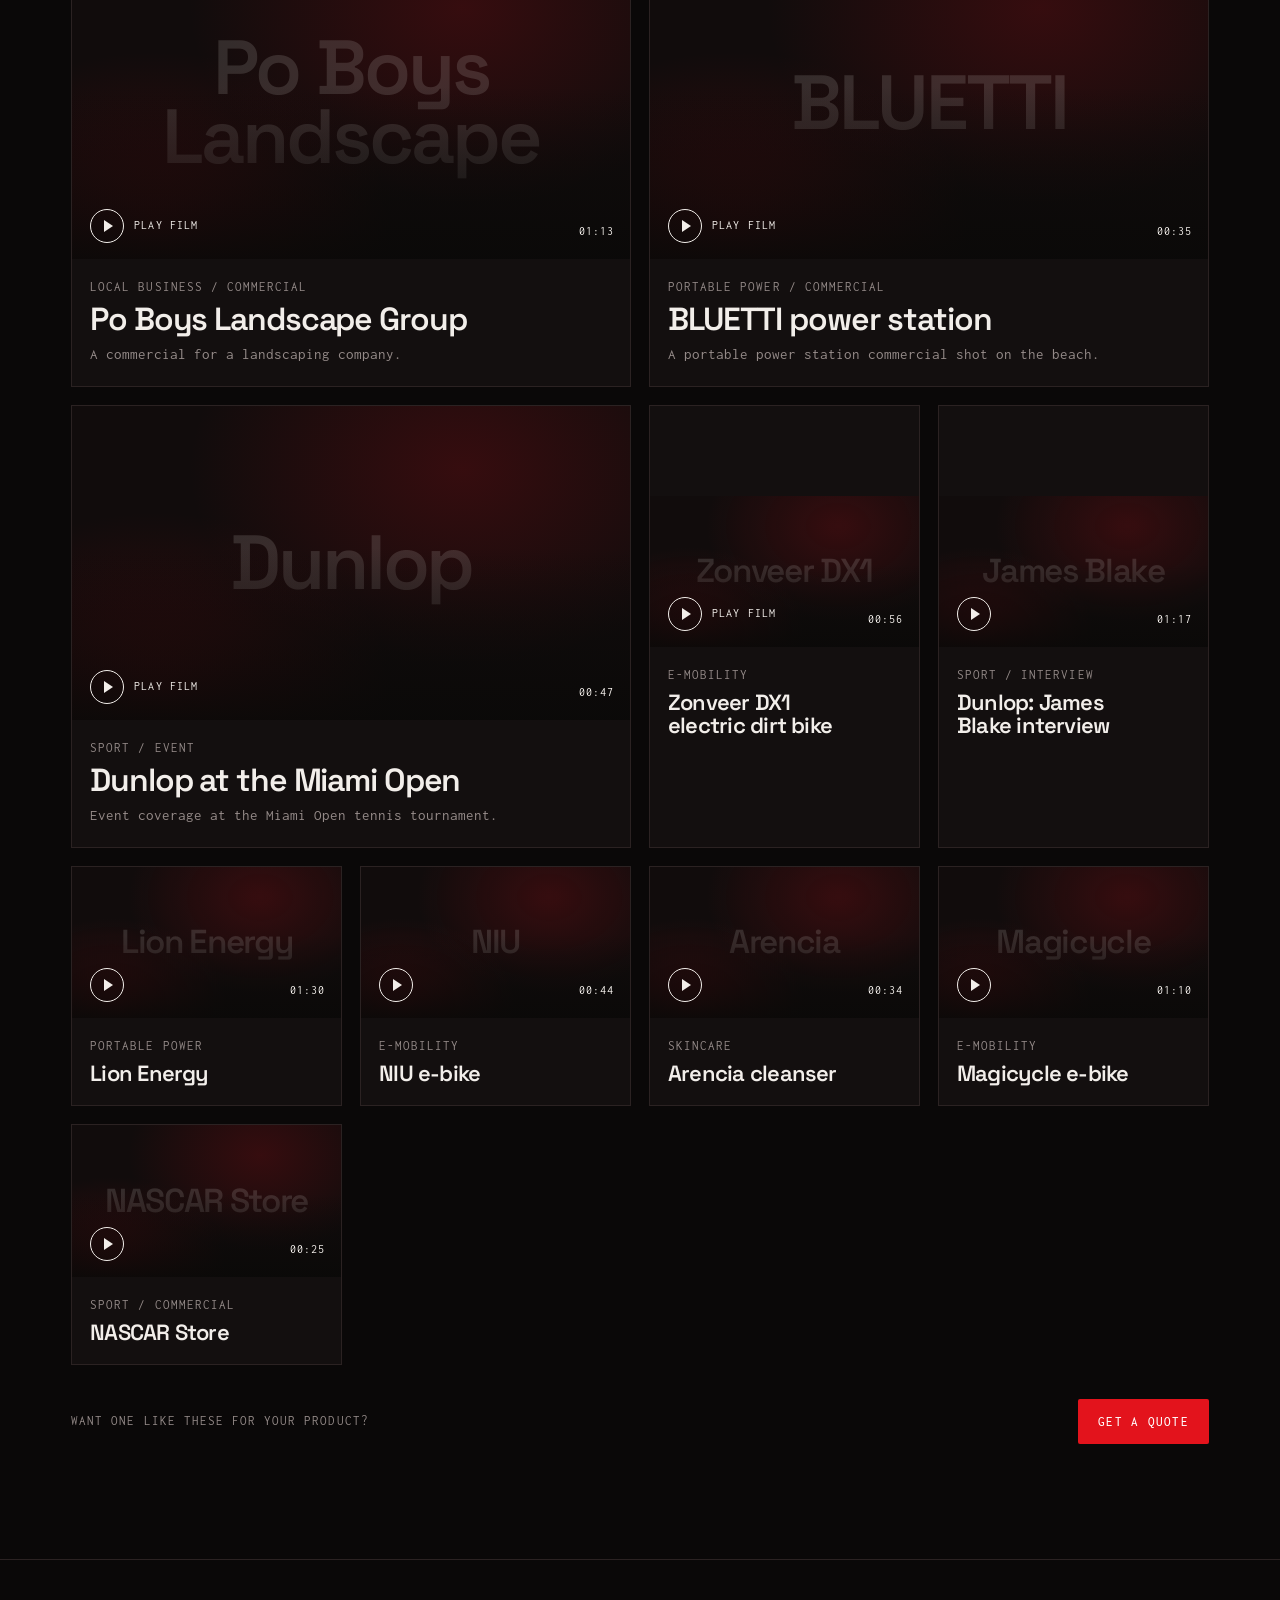
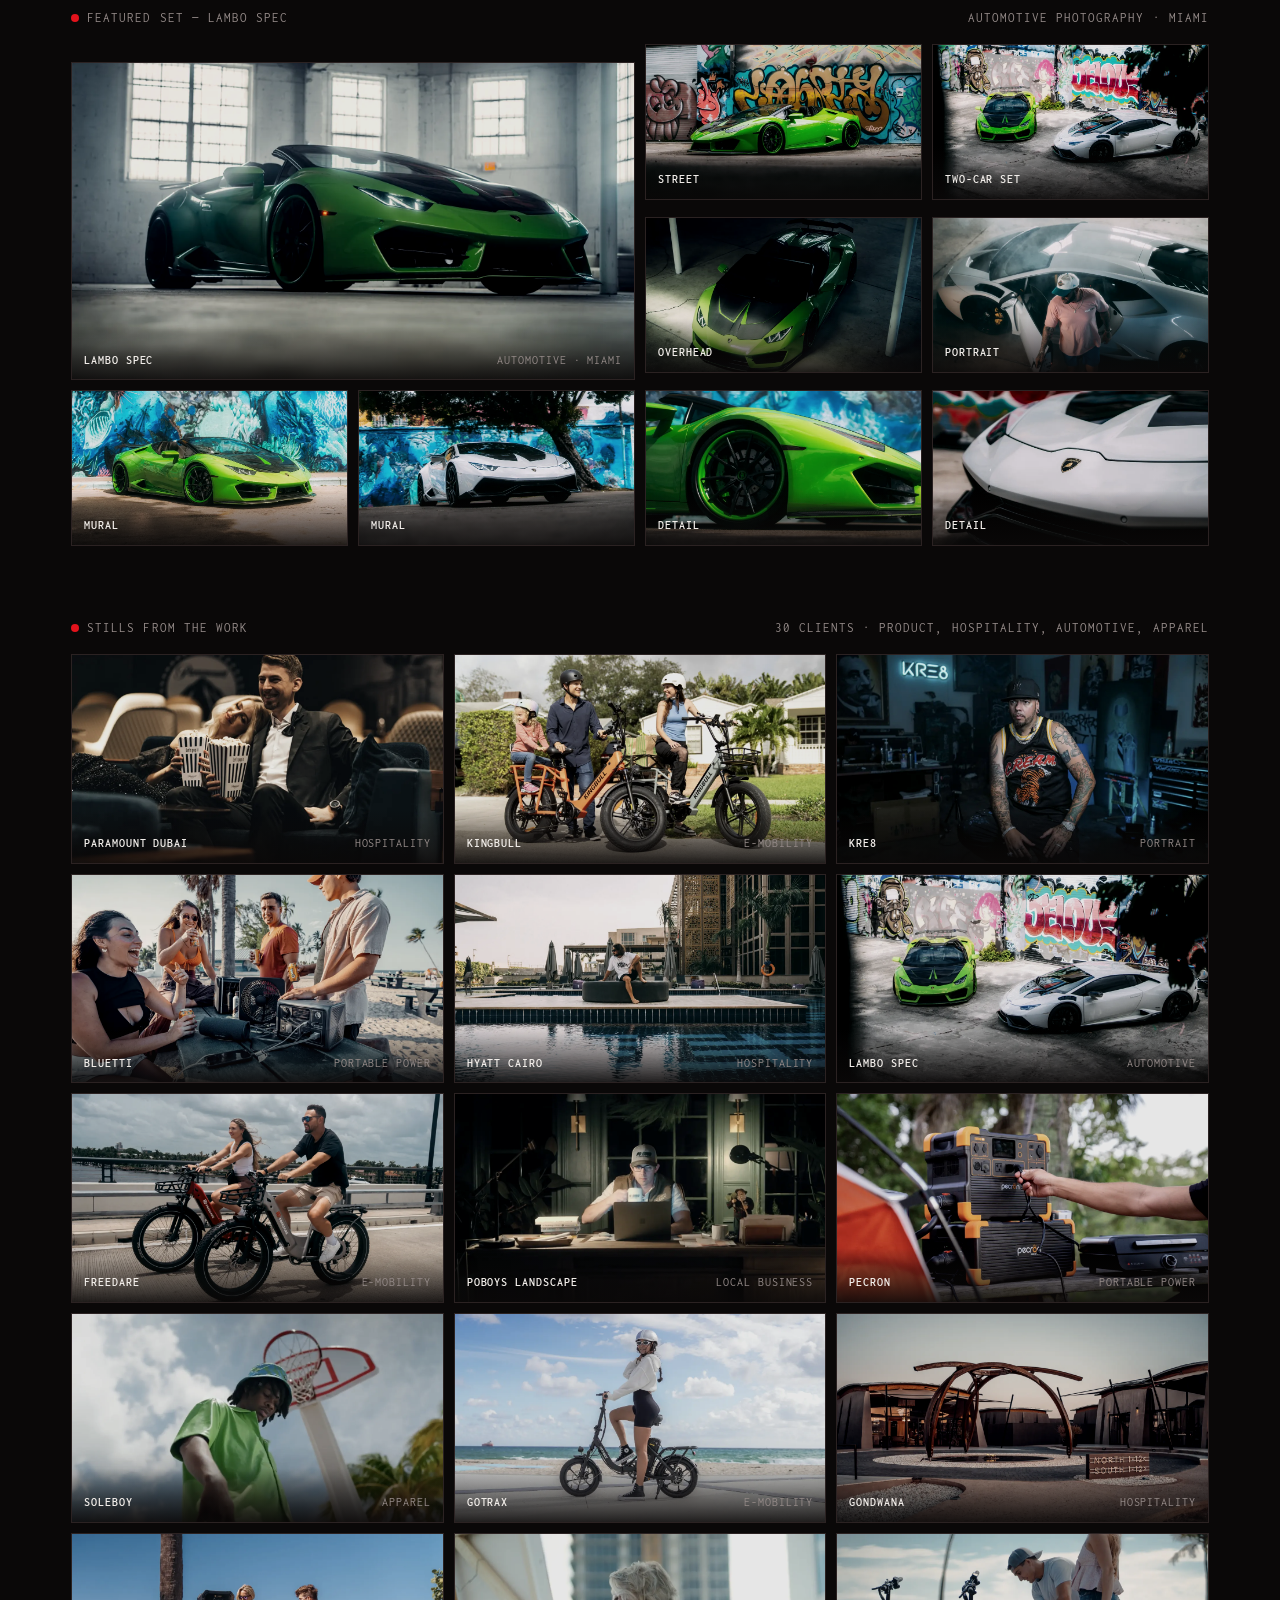
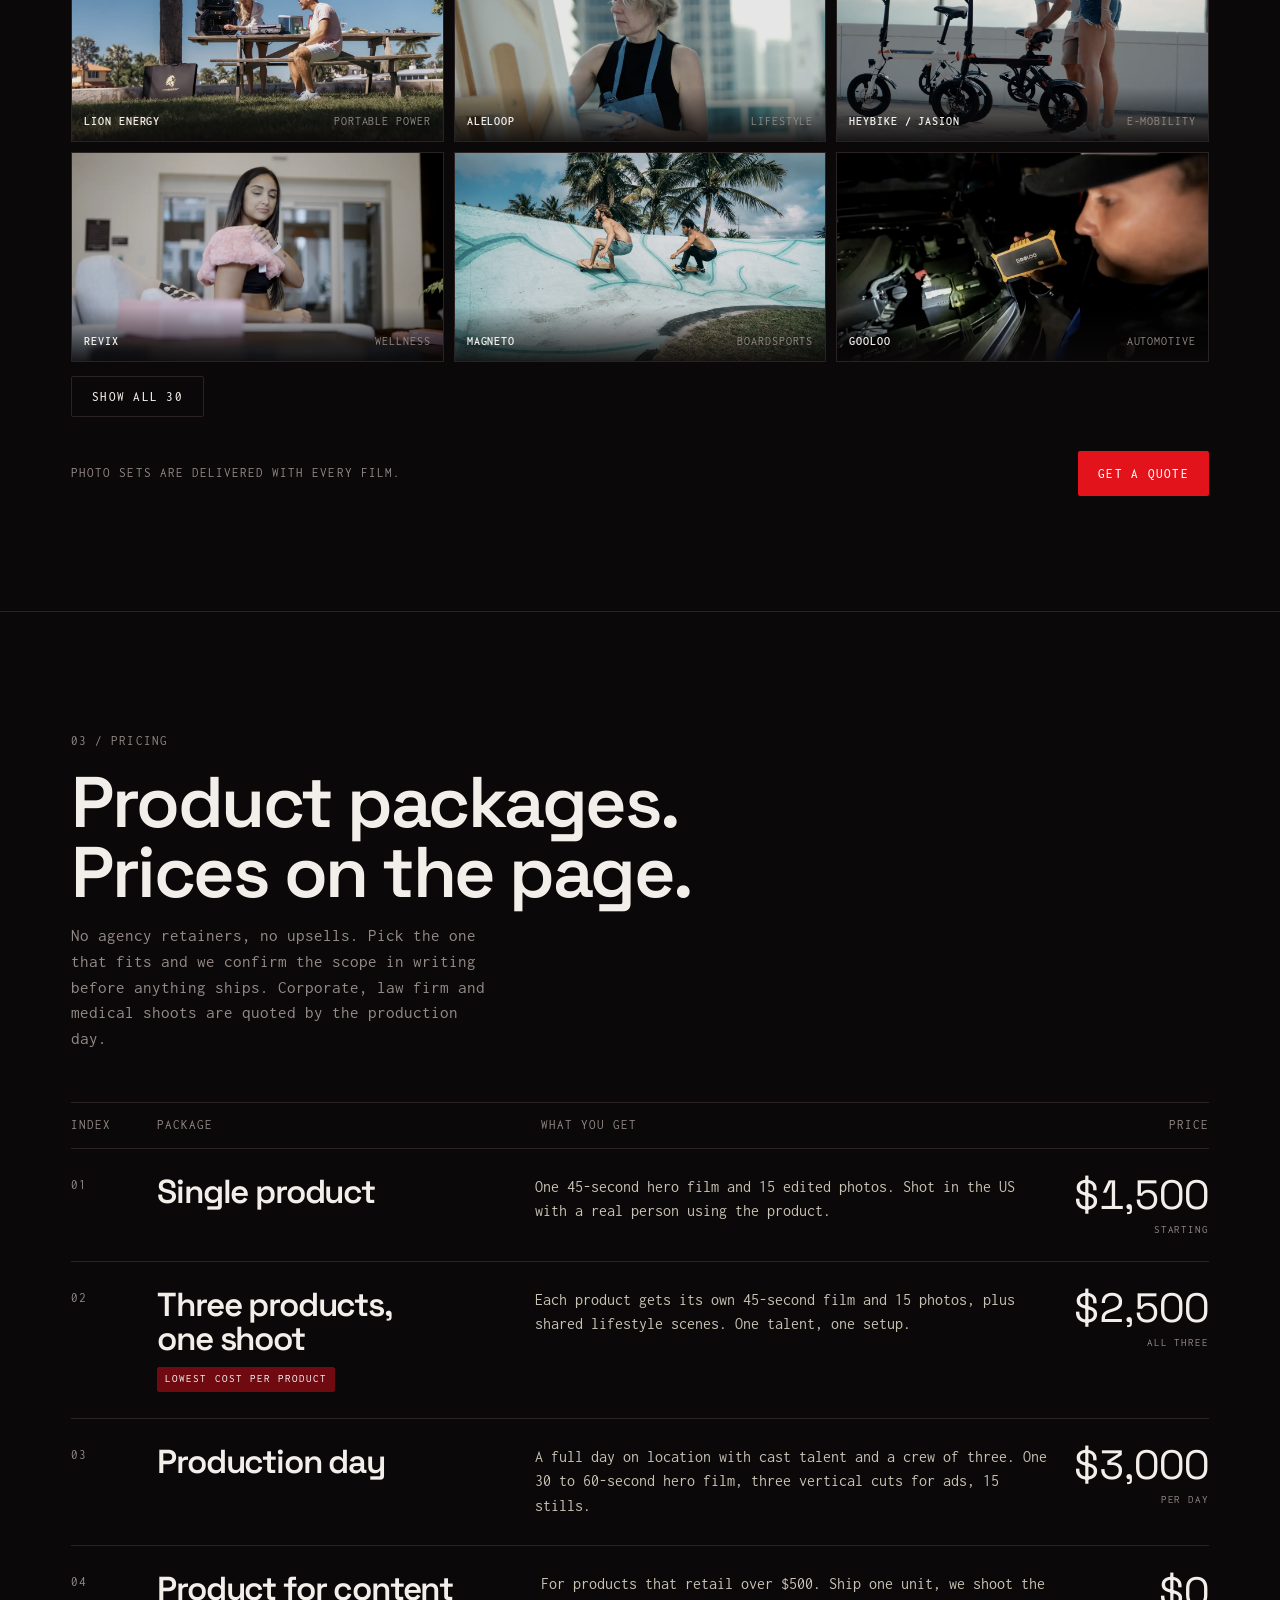
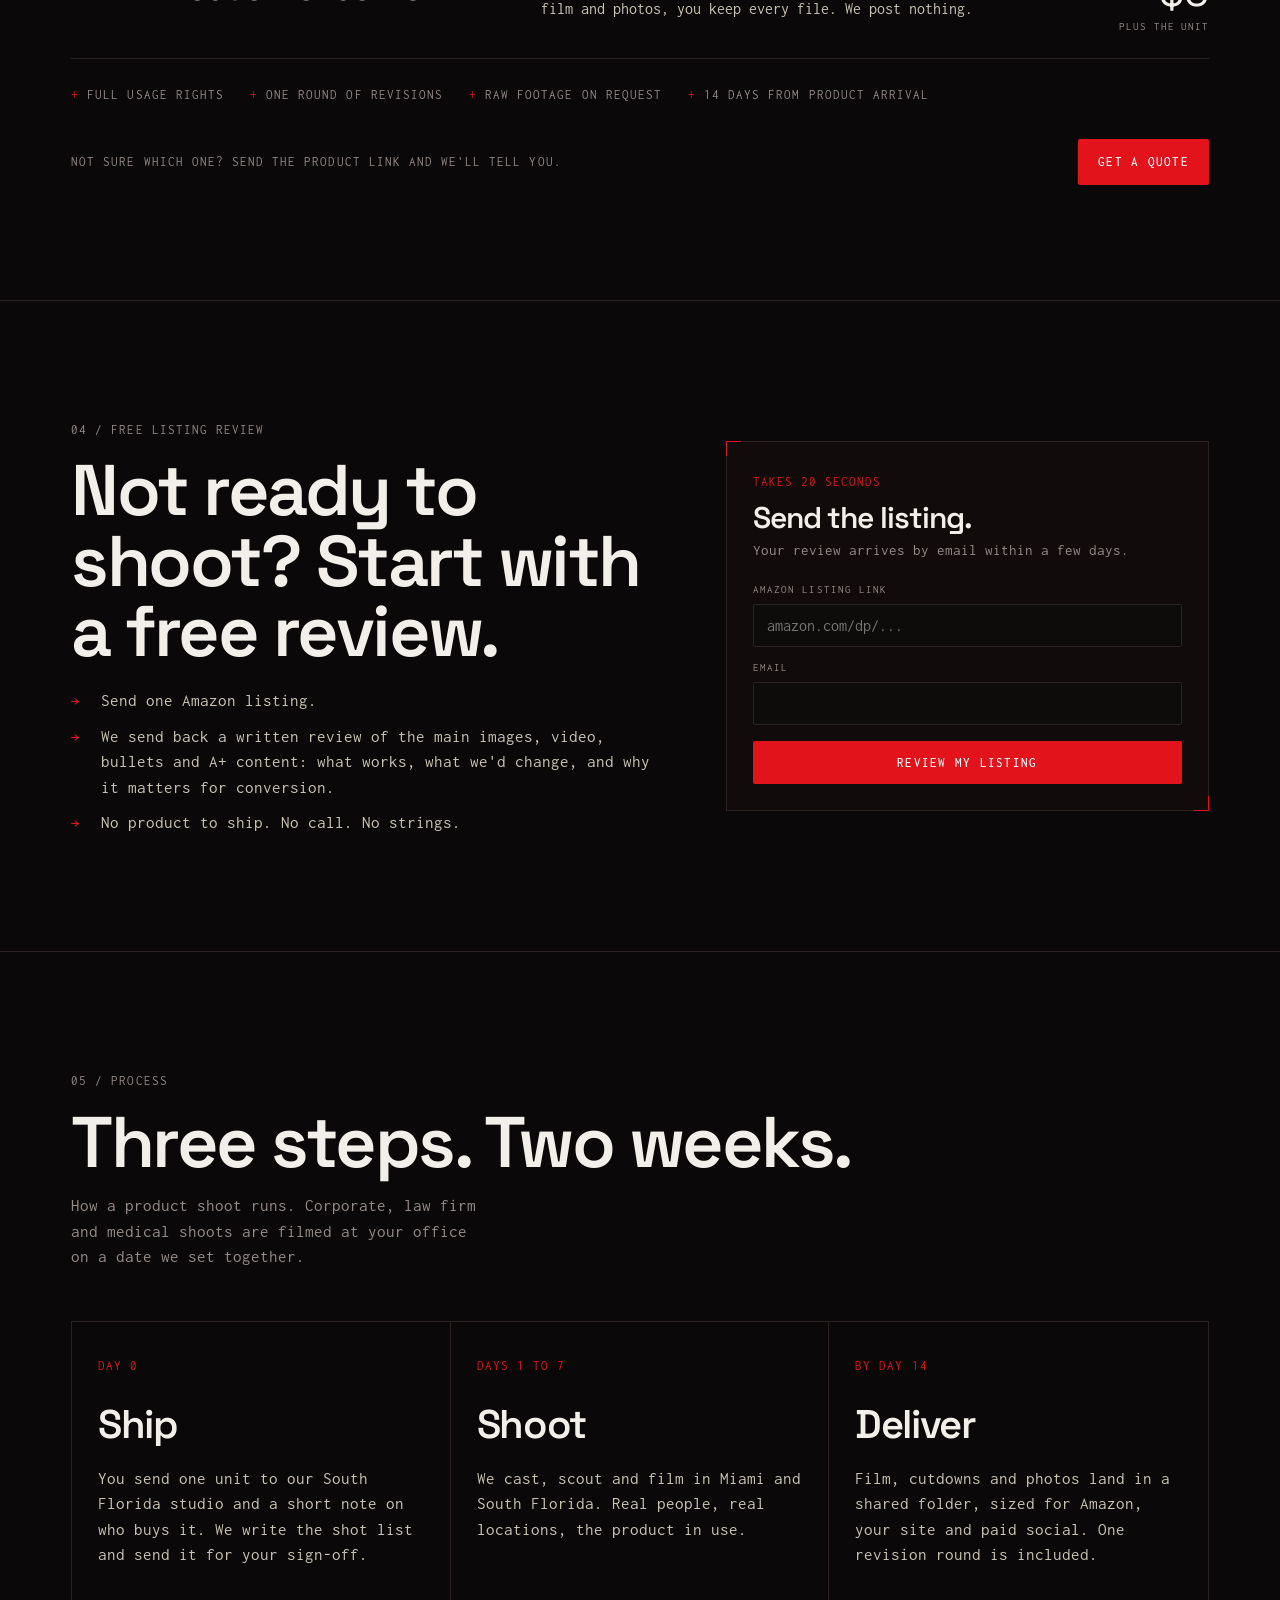
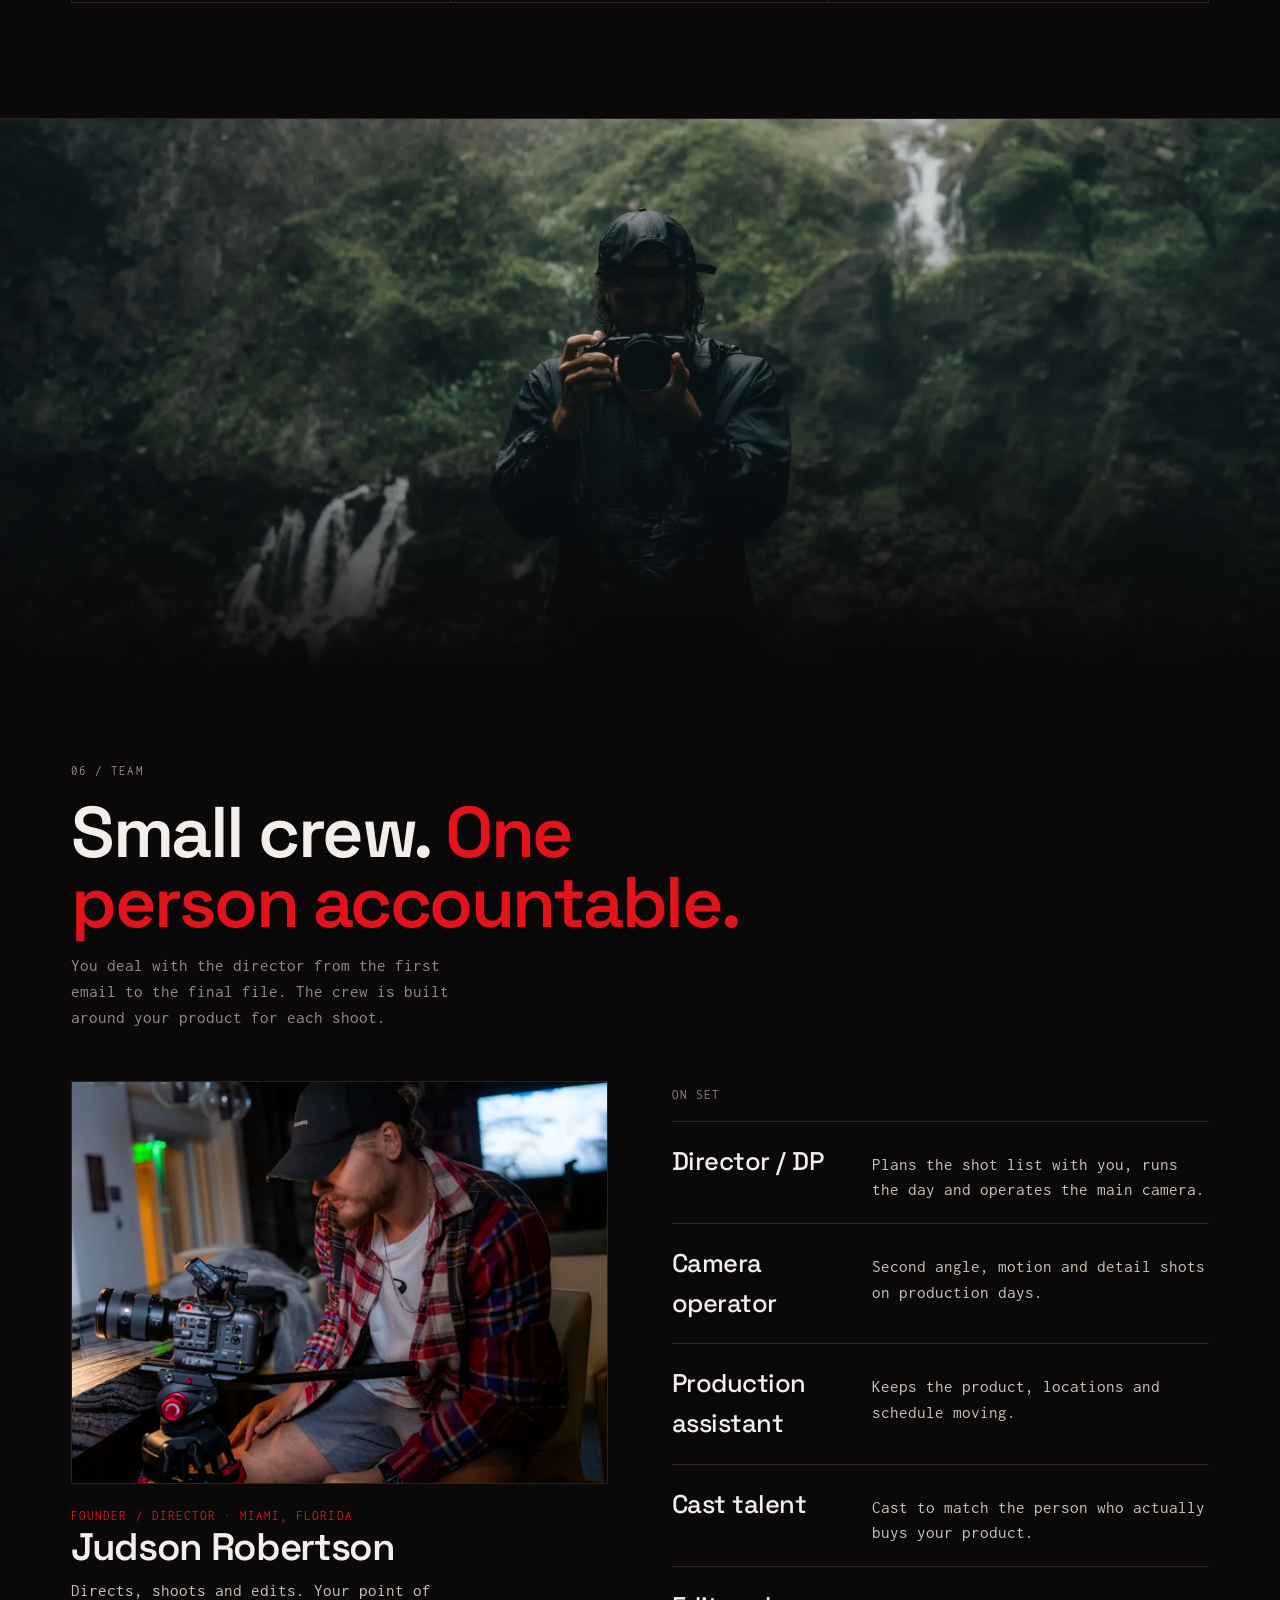
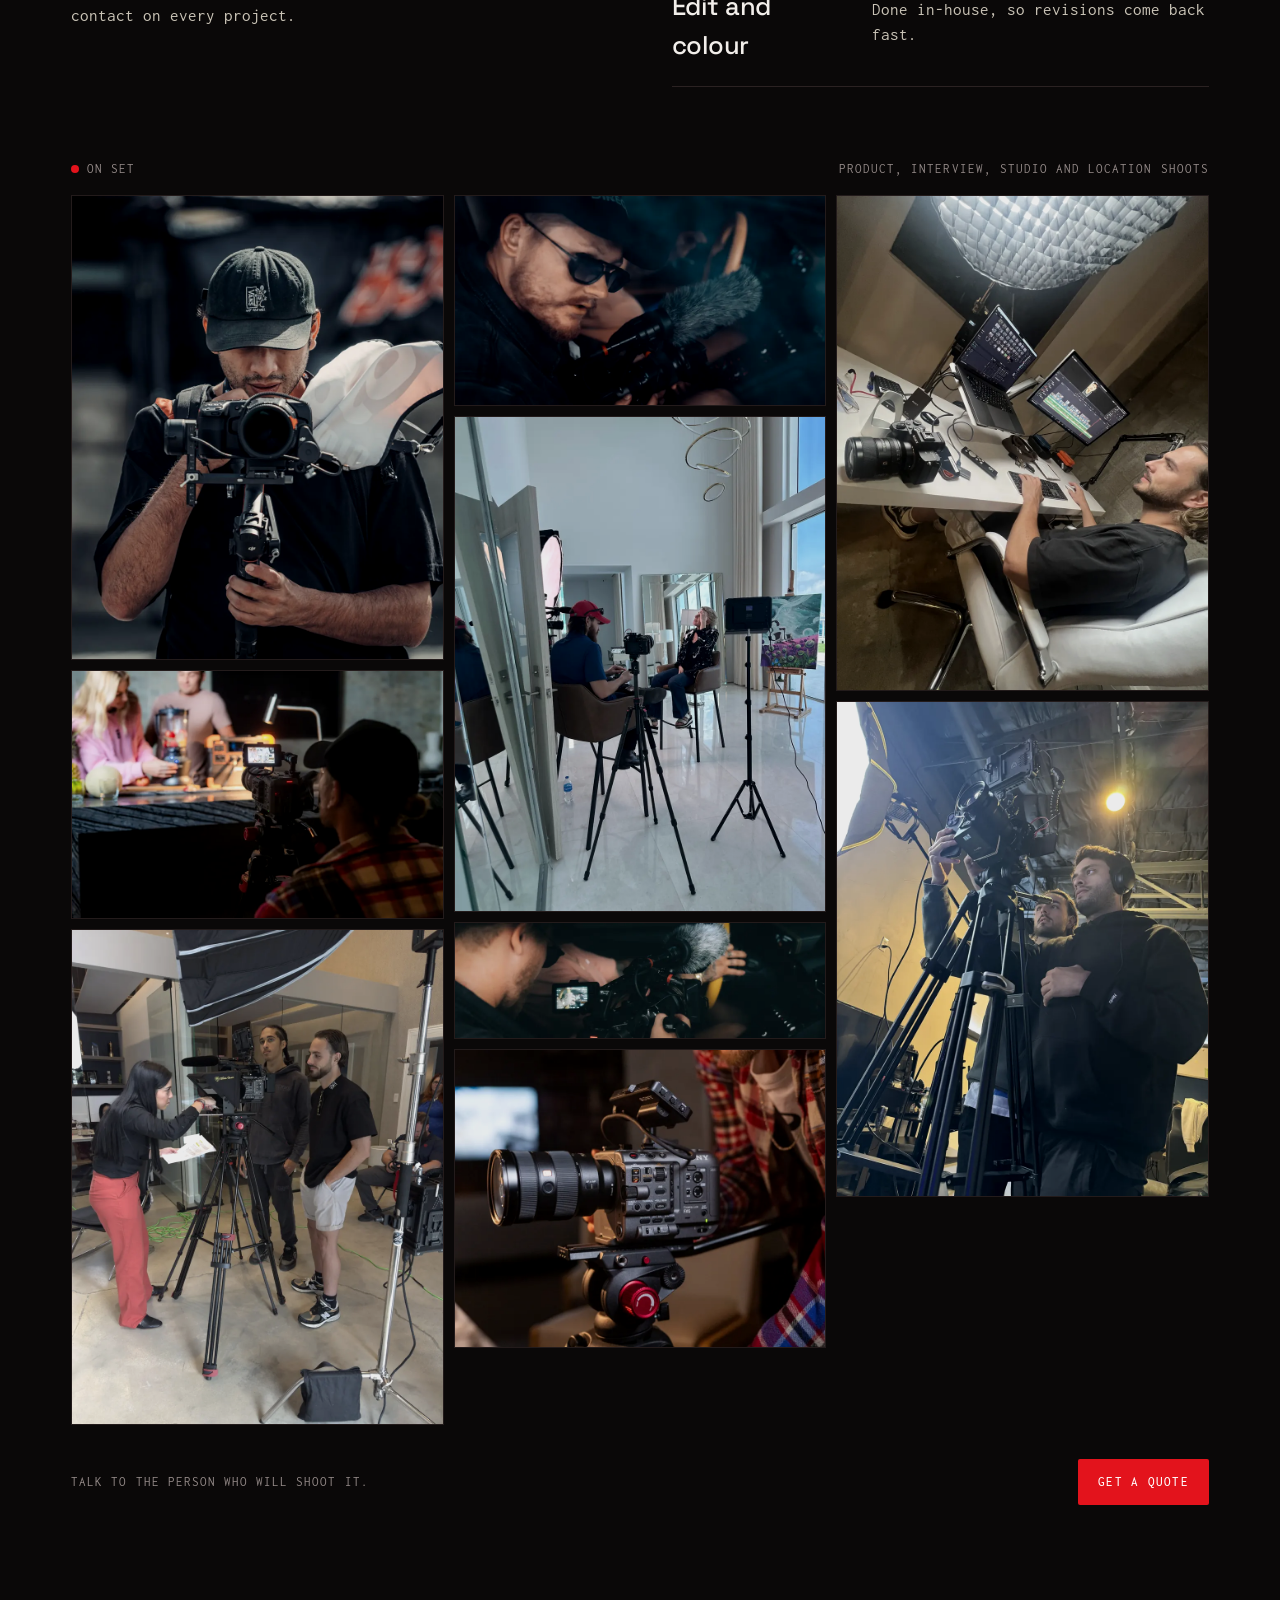
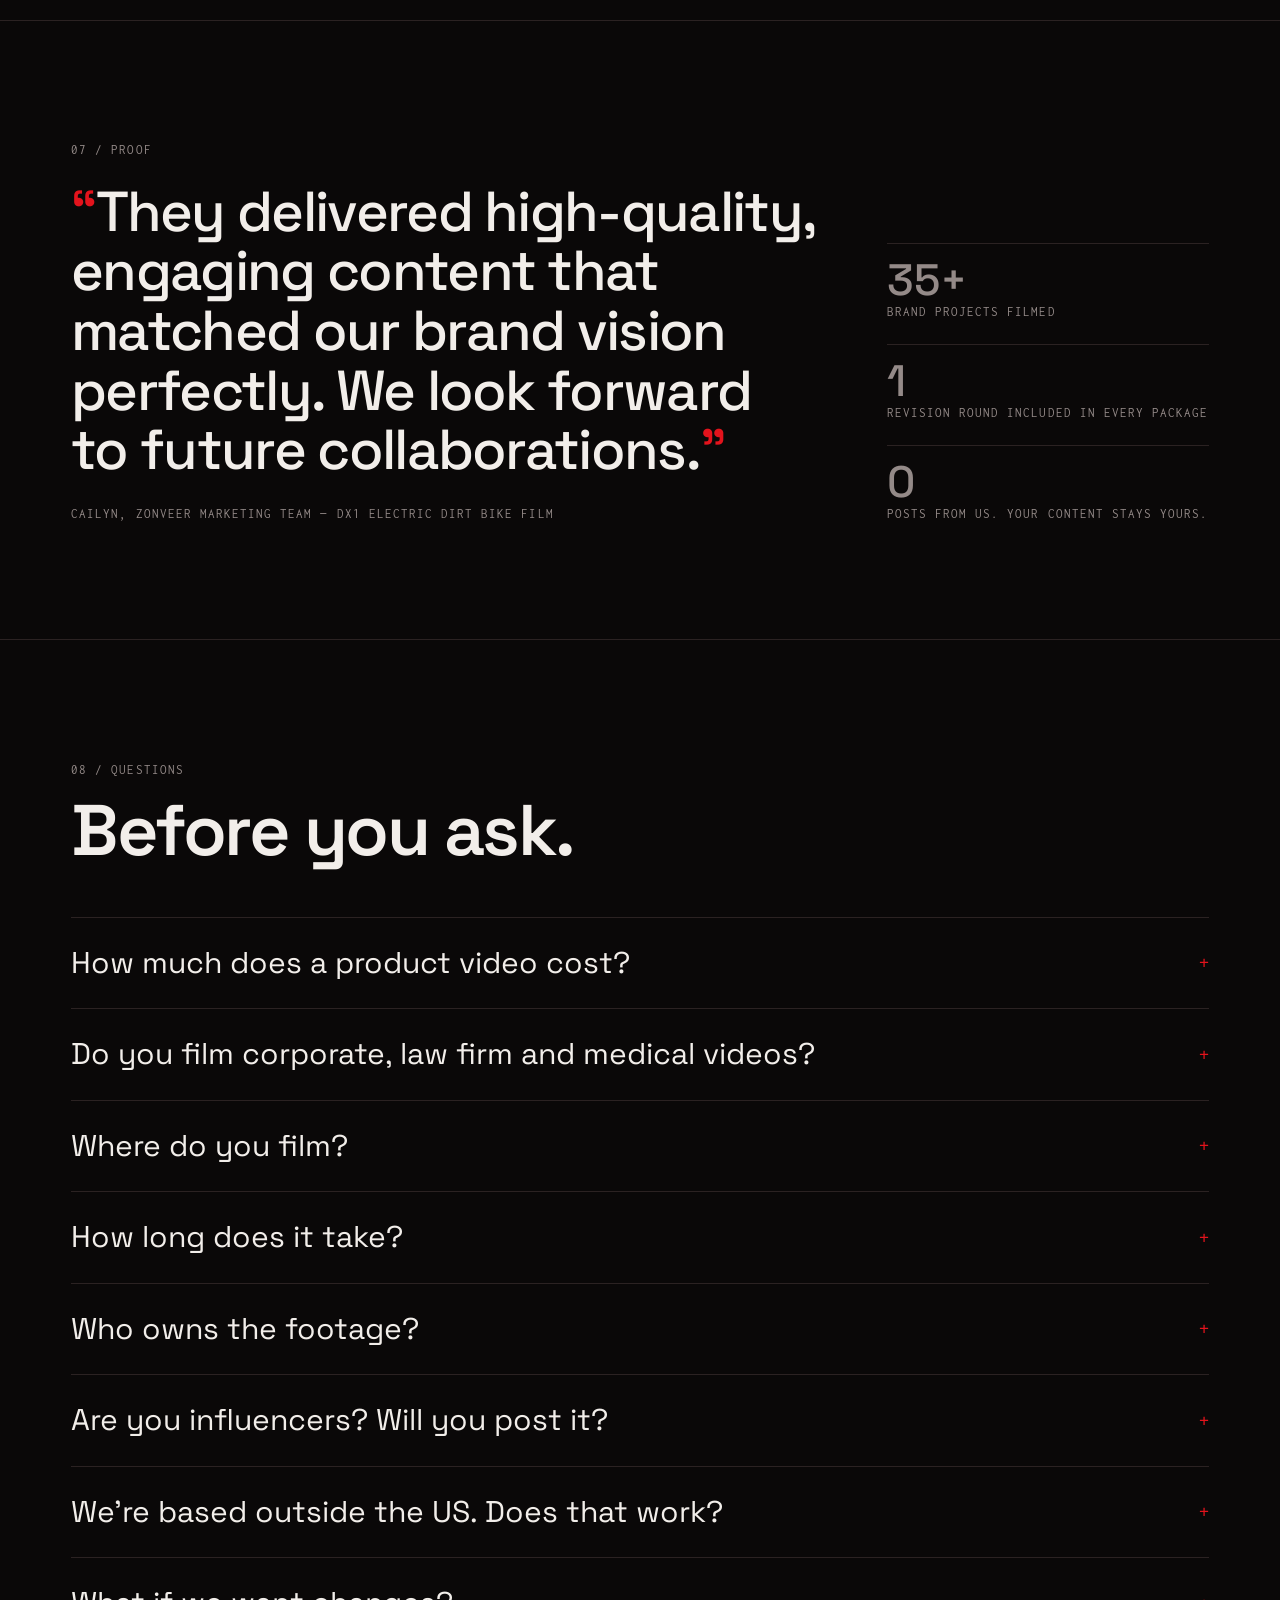
==== commit d701e069: "Forms: skip FormSubmit captcha page" ====
--- a/index.html
+++ b/index.html
@@ -849,7 +849,7 @@
   function send(subject,pairs){
     var f=document.createElement('form');f.method='POST';f.action='https://formsubmit.co/'+TO;f.style.display='none';
     var all=pairs.concat([['Page',location.pathname],['_subject',subject],['_template','table'],['_next','https://nocoordinatesmedia.com/thanks'],
-      ['_autoresponse','Thanks for reaching out to No Coordinates Media. We have your request and will reply with a price and shoot plan within one business day. Need us sooner? WhatsApp or WeChat: +1 954 405 2460.'],['_honey','']]);
+      ['_autoresponse','Thanks for reaching out to No Coordinates Media. We have your request and will reply with a price and shoot plan within one business day. Need us sooner? WhatsApp or WeChat: +1 954 405 2460.'],['_honey',''],['_captcha','false']]);
     all.forEach(function(p){var i=document.createElement('input');i.type='hidden';i.name=p[0];i.value=p[1];f.appendChild(i)});
     document.body.appendChild(f);f.submit();
   }
